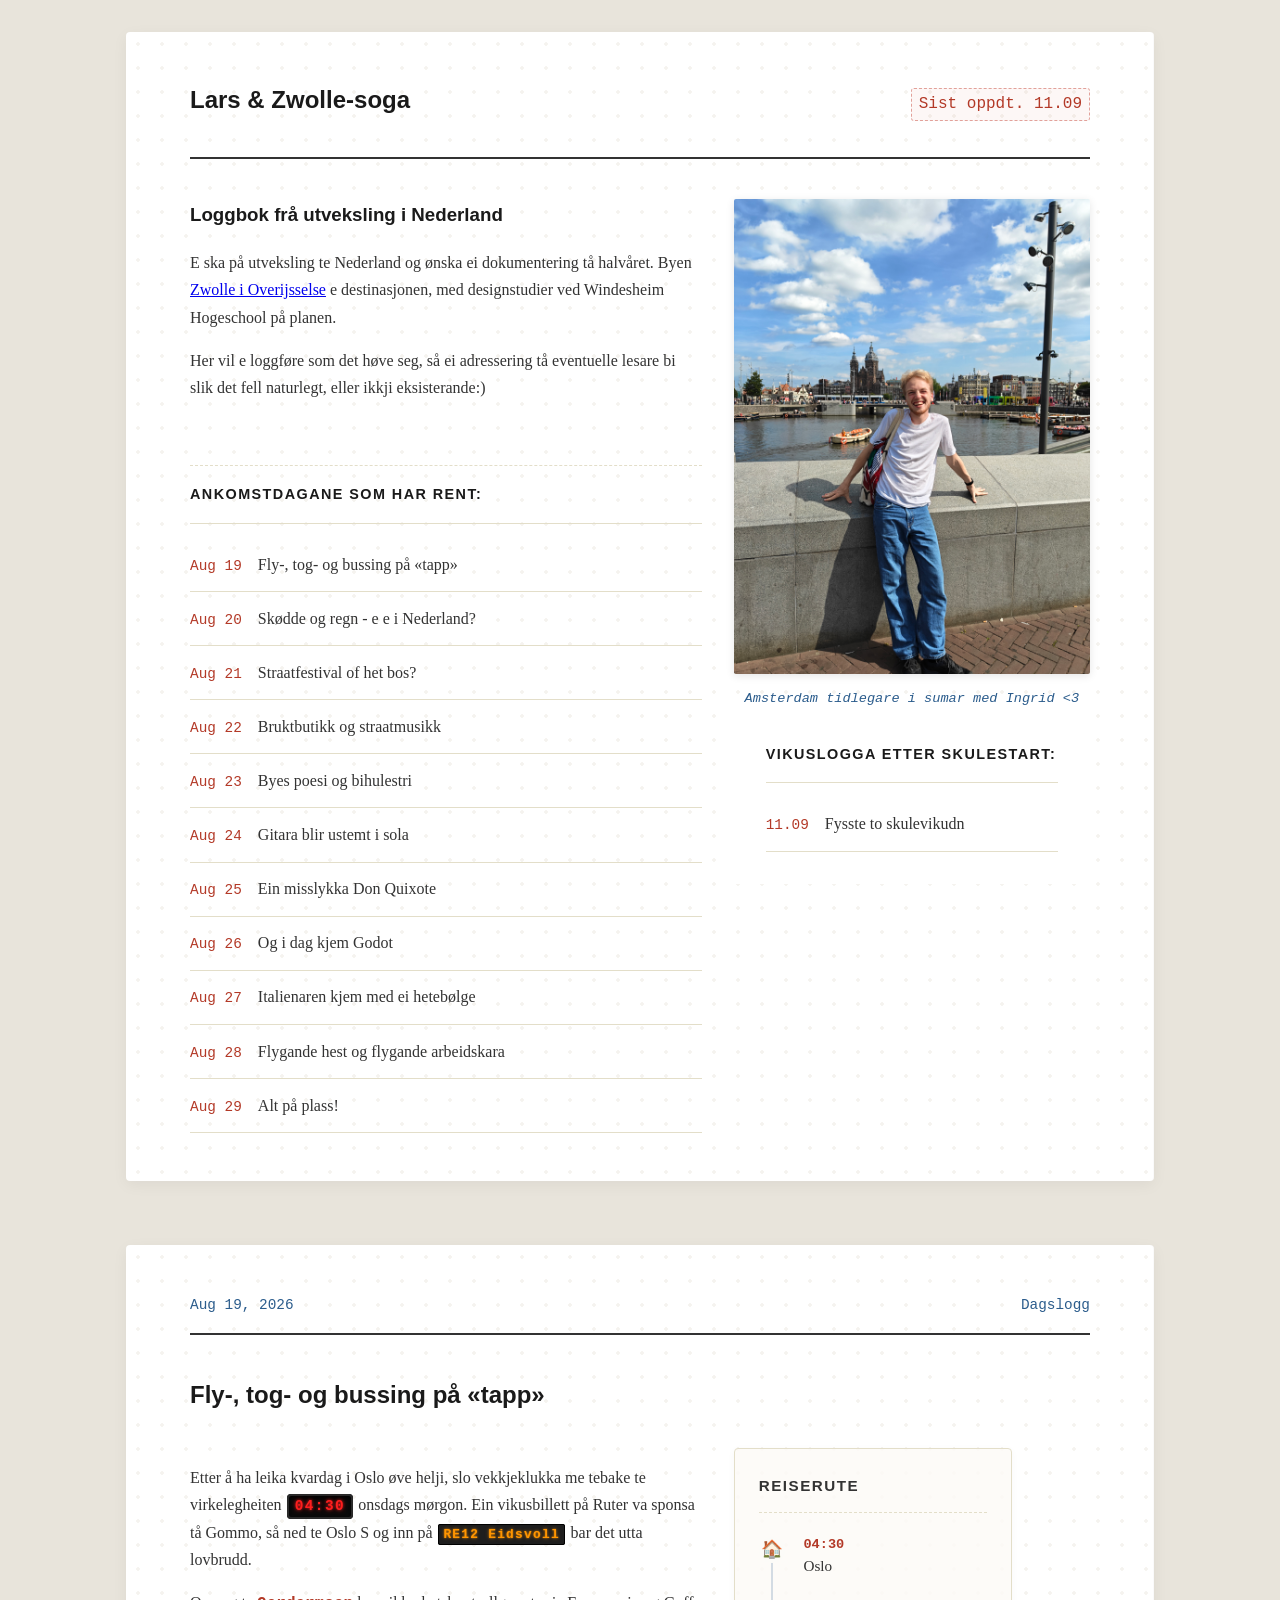
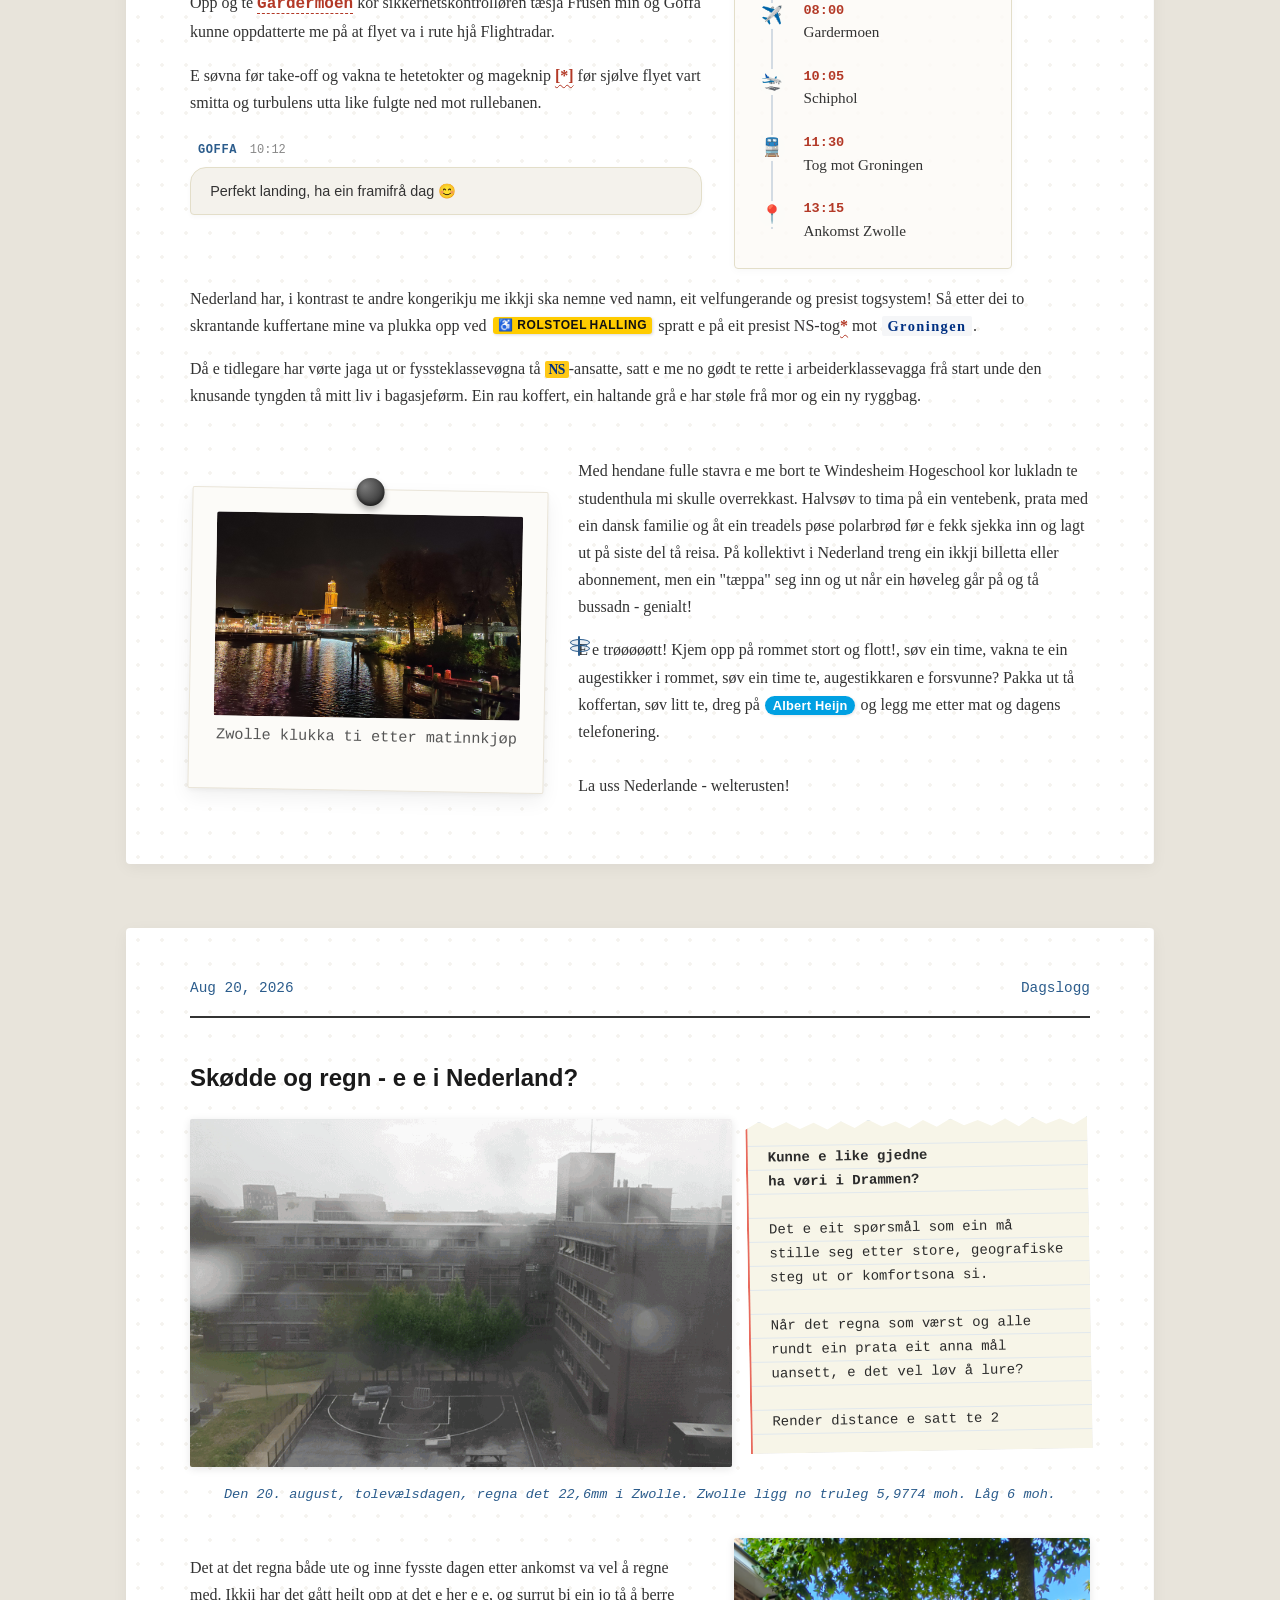
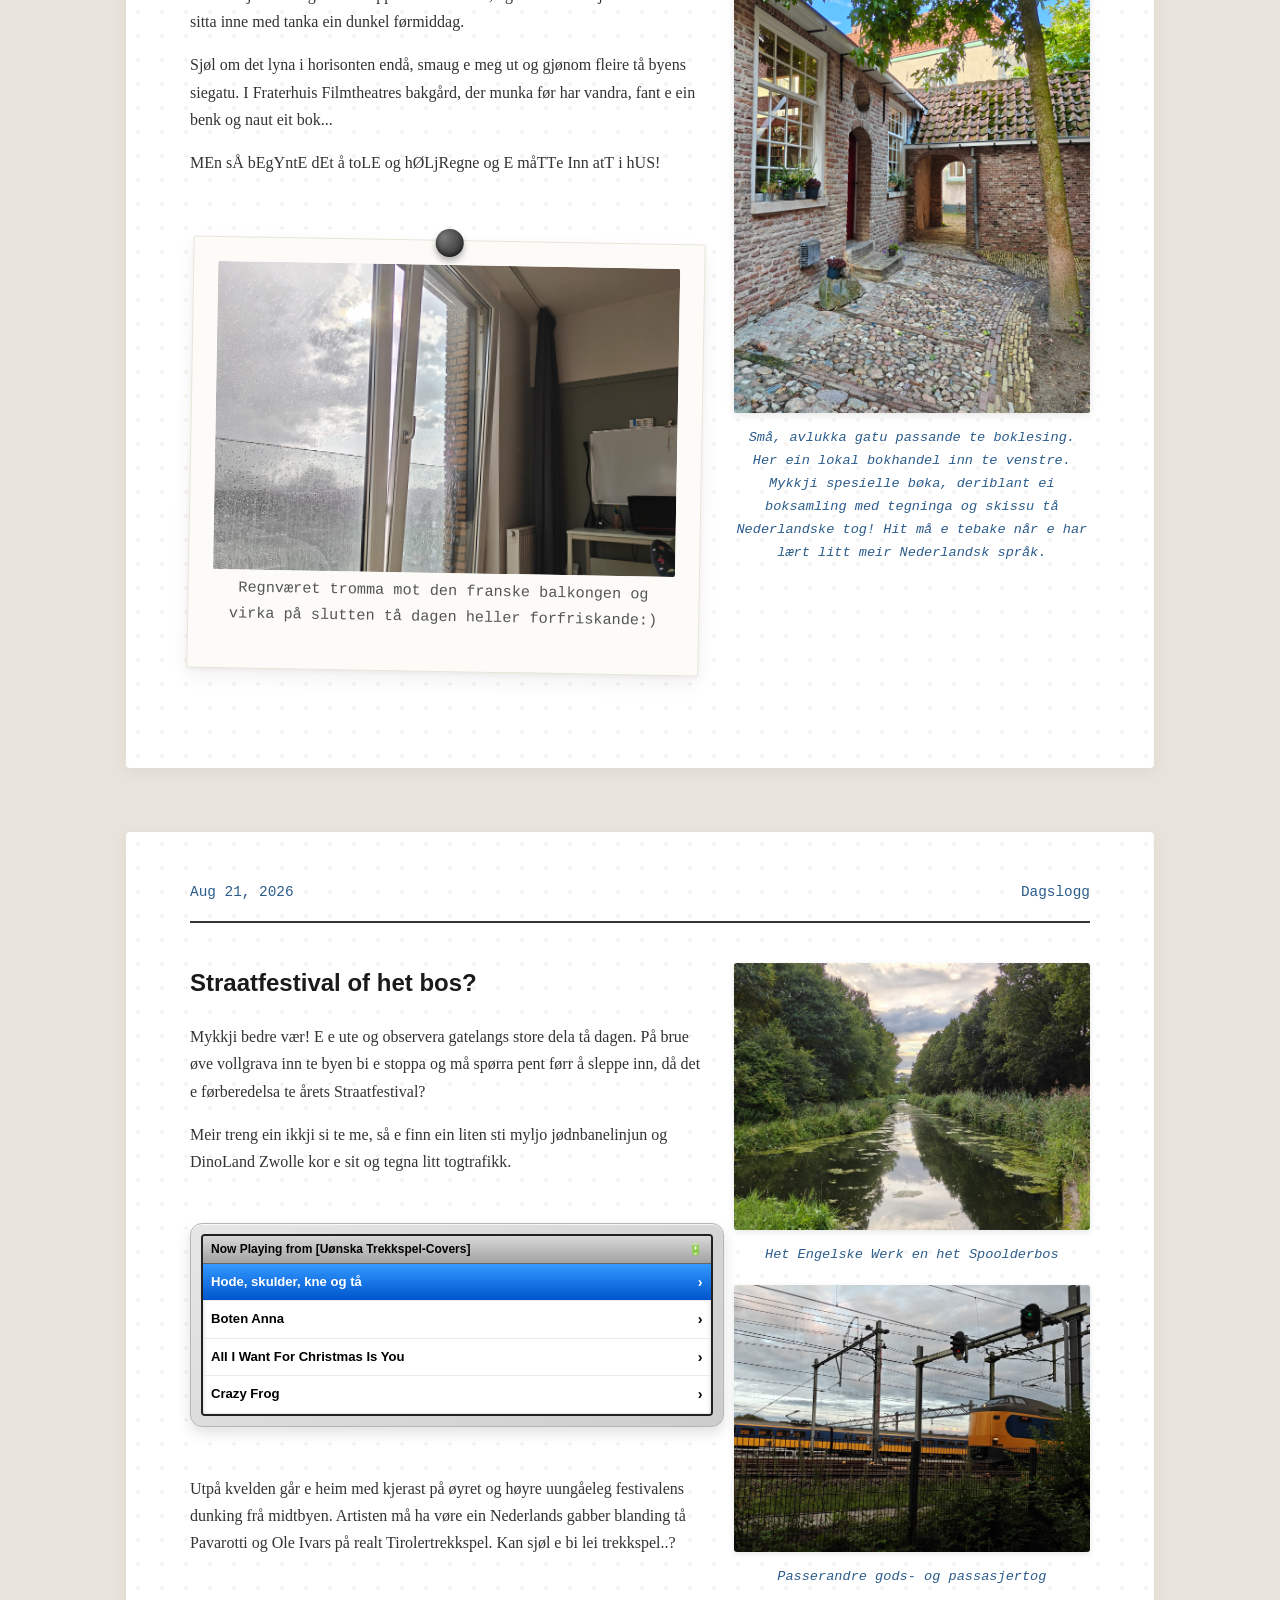
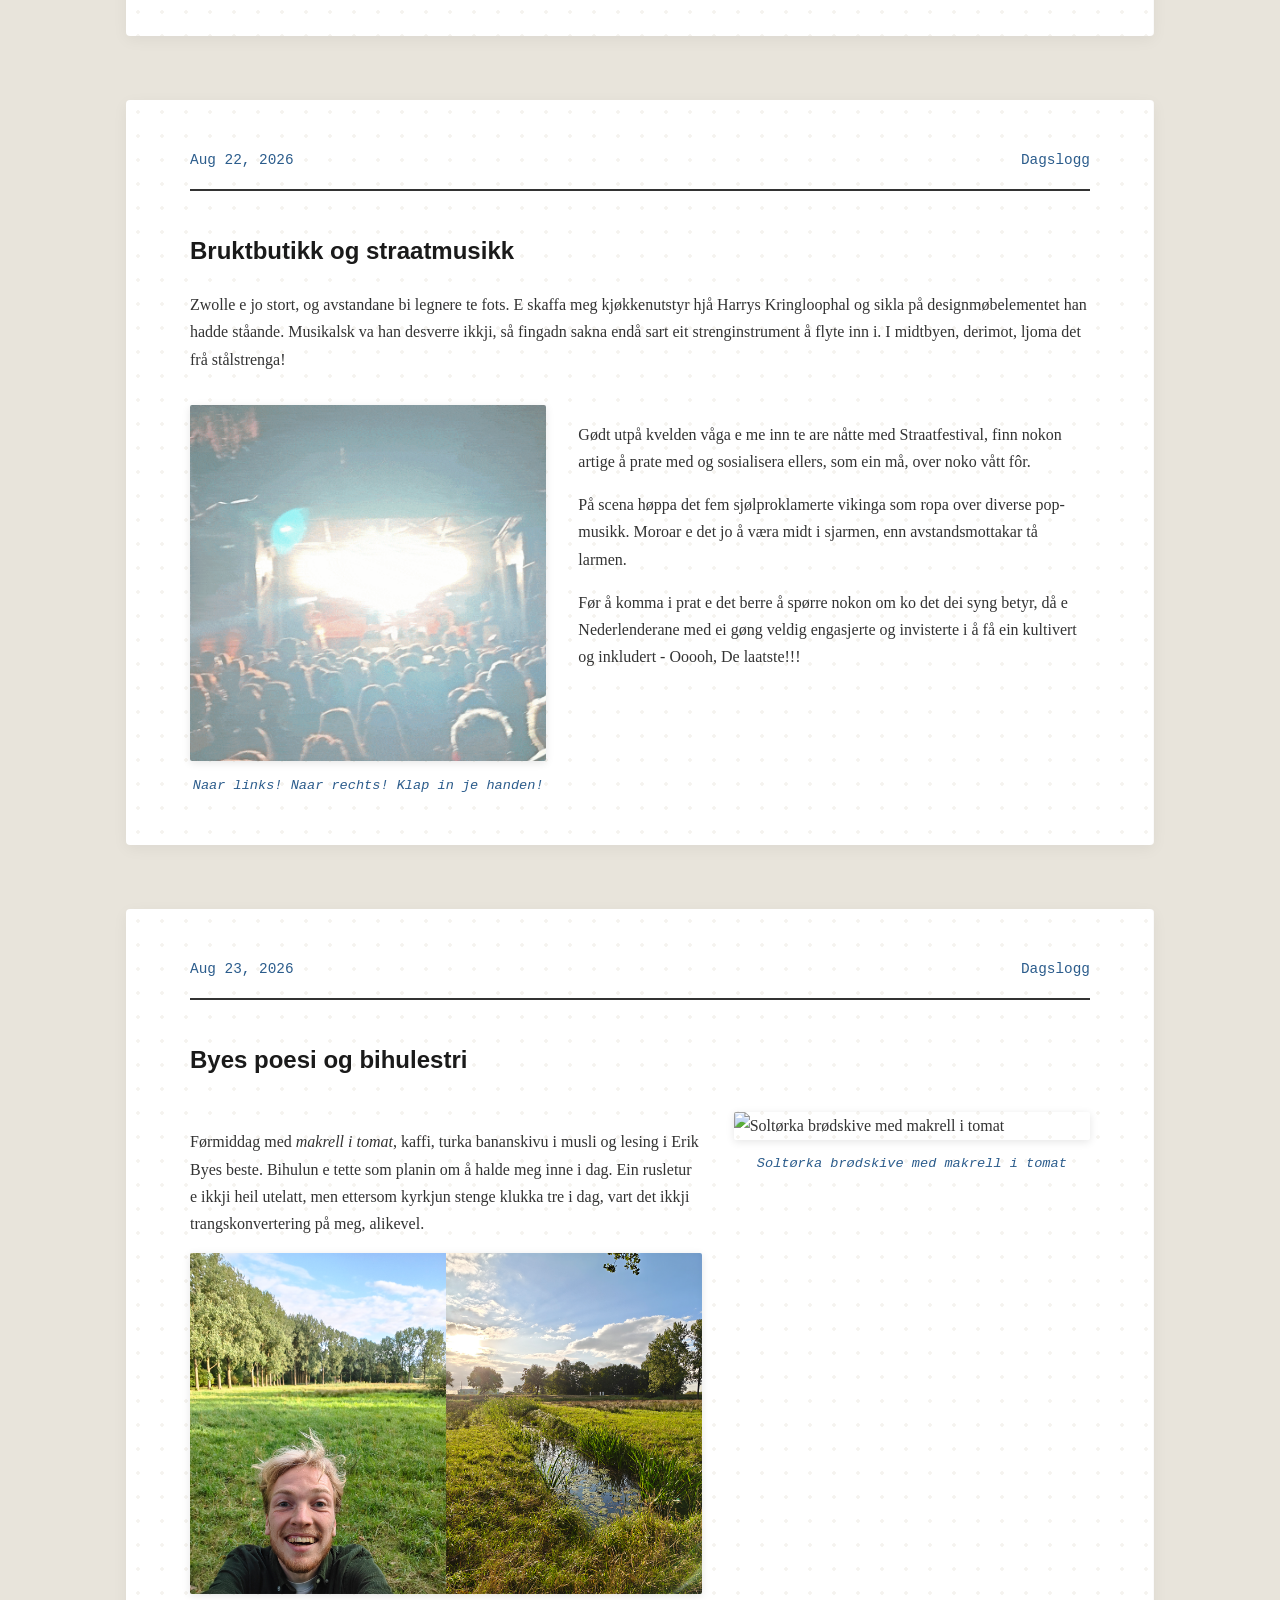
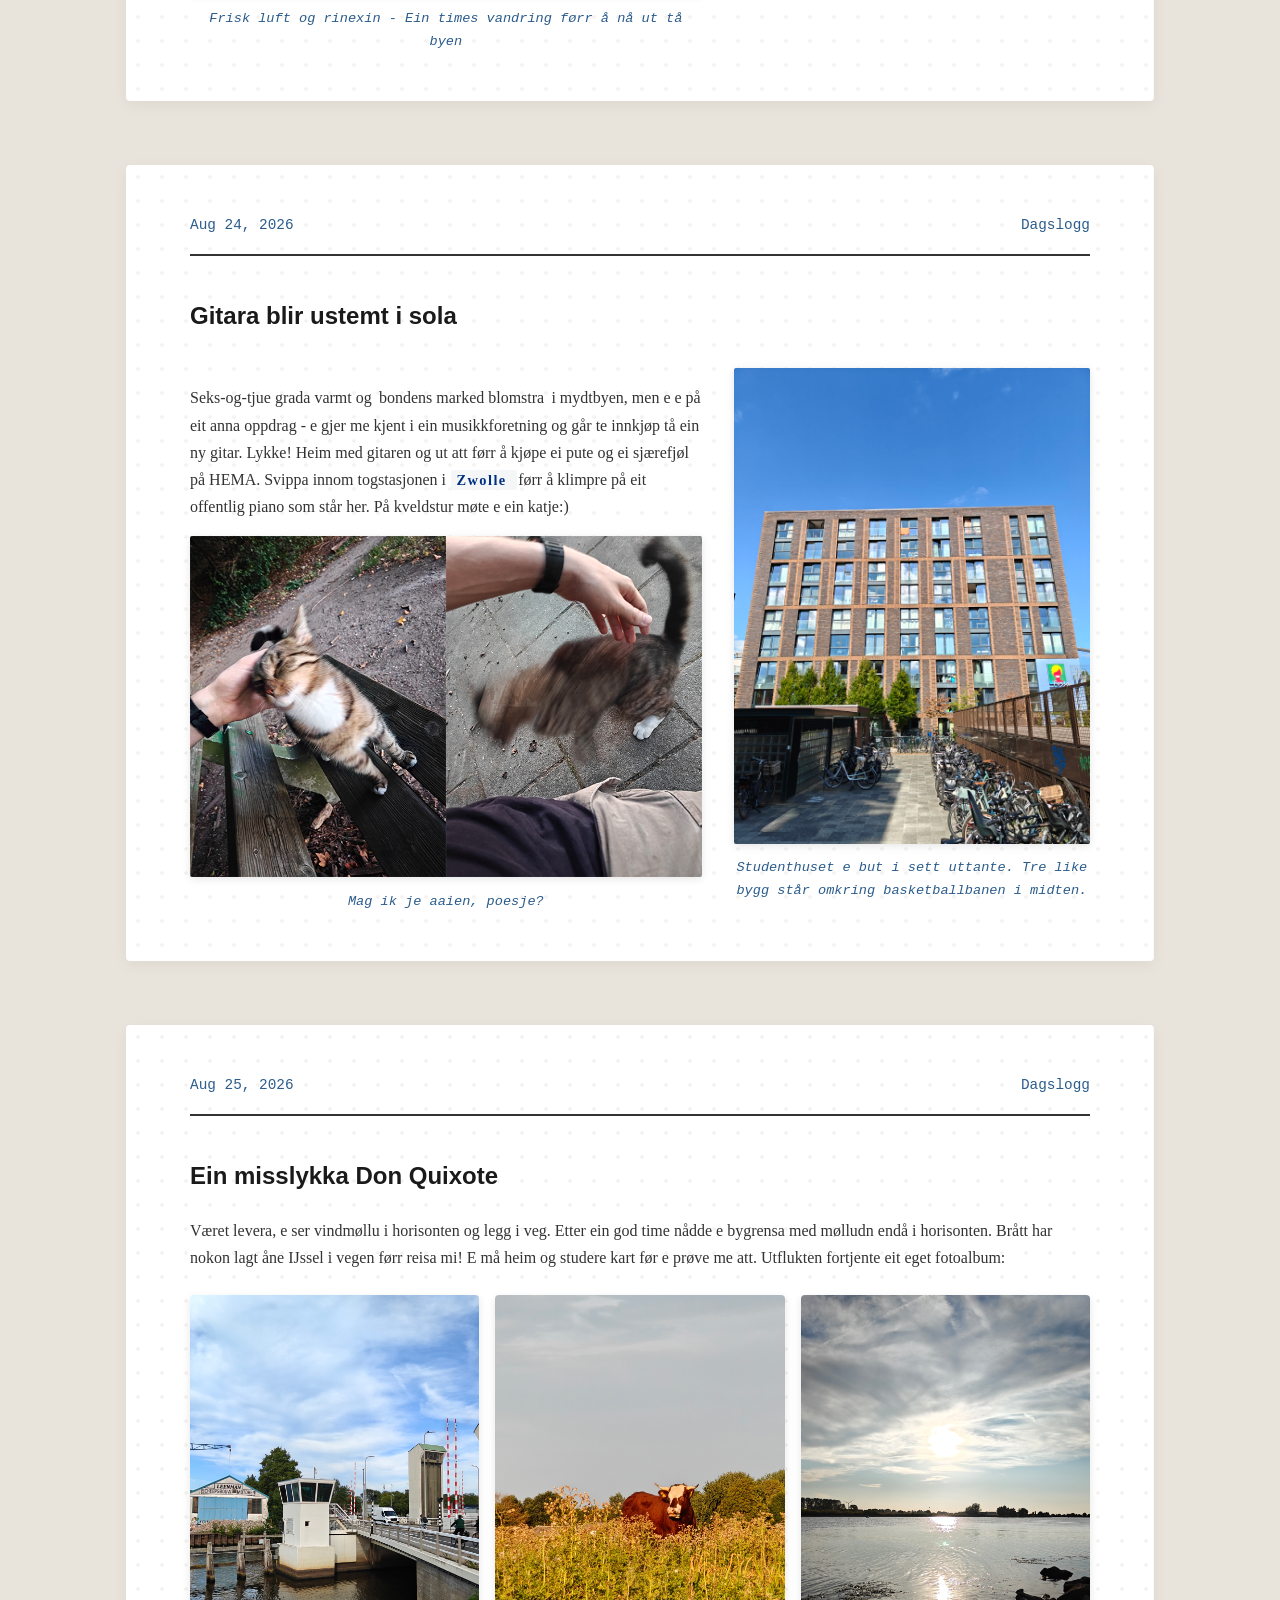
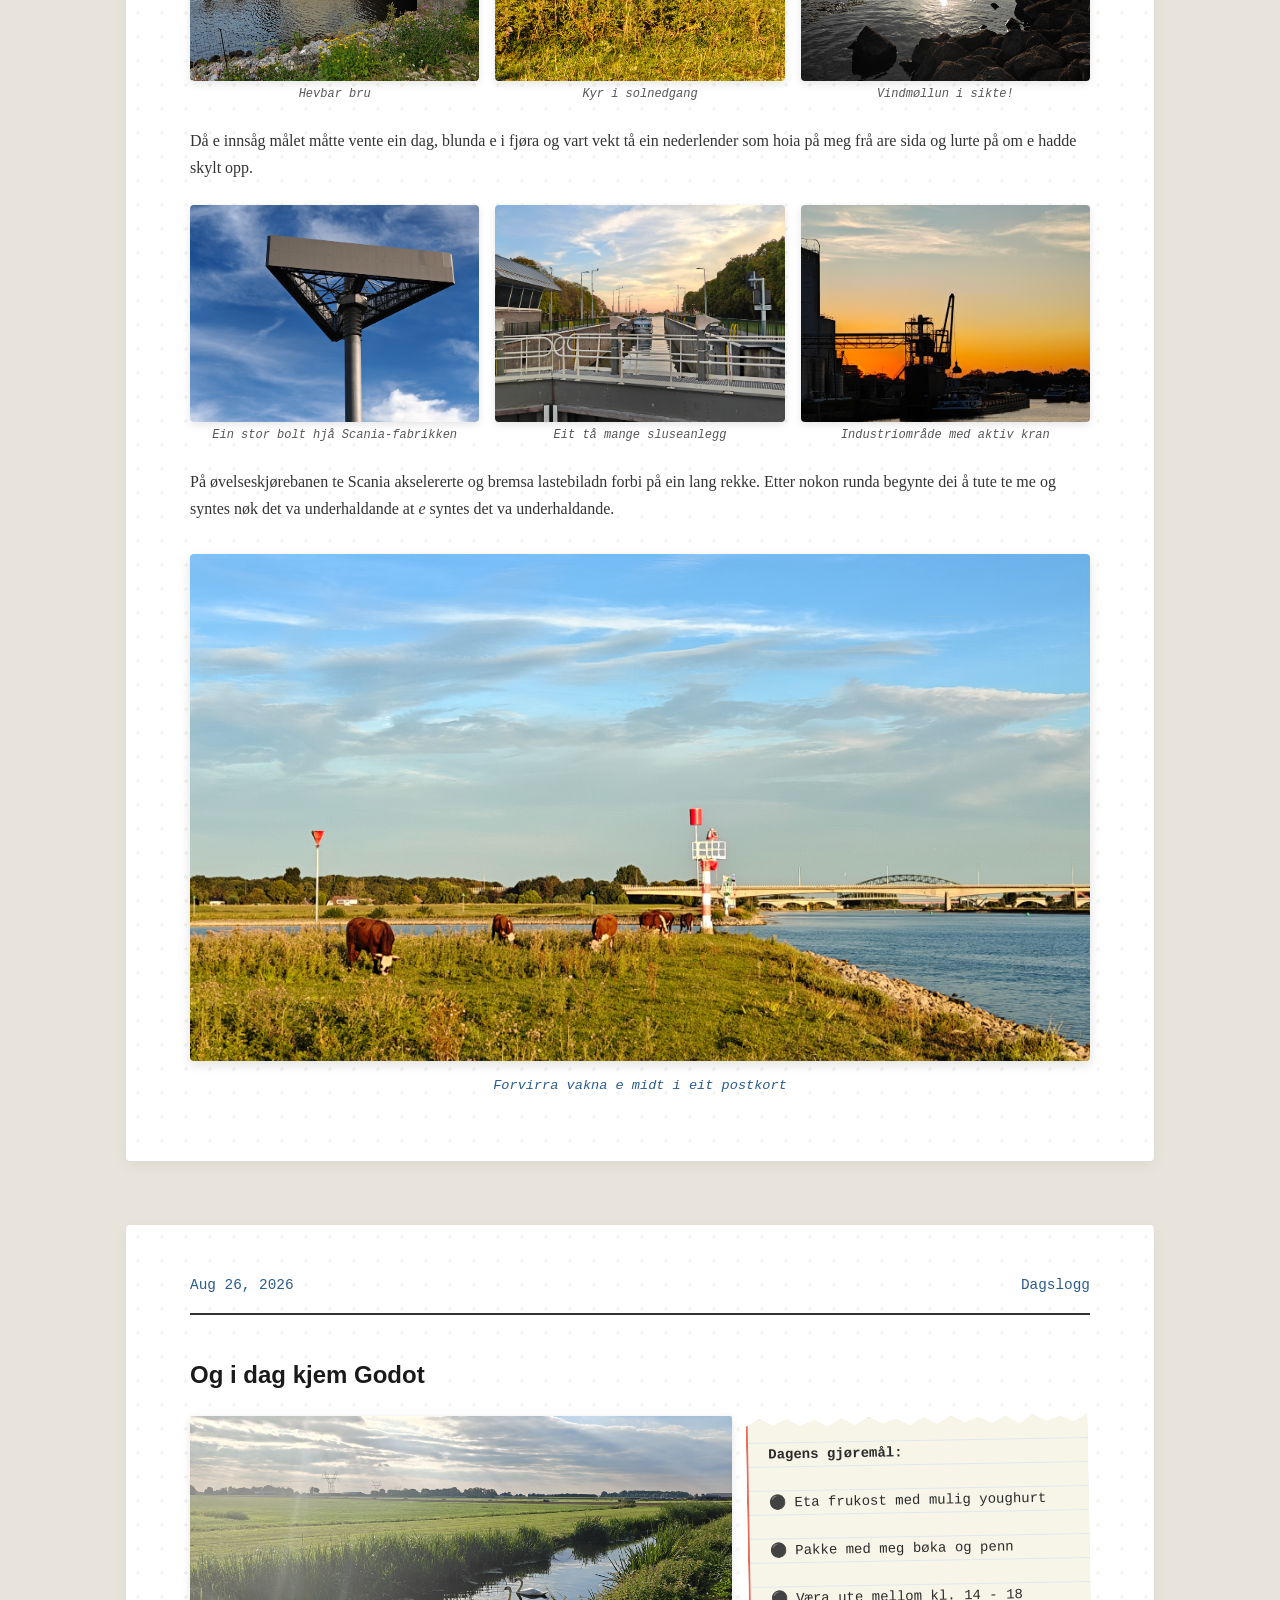
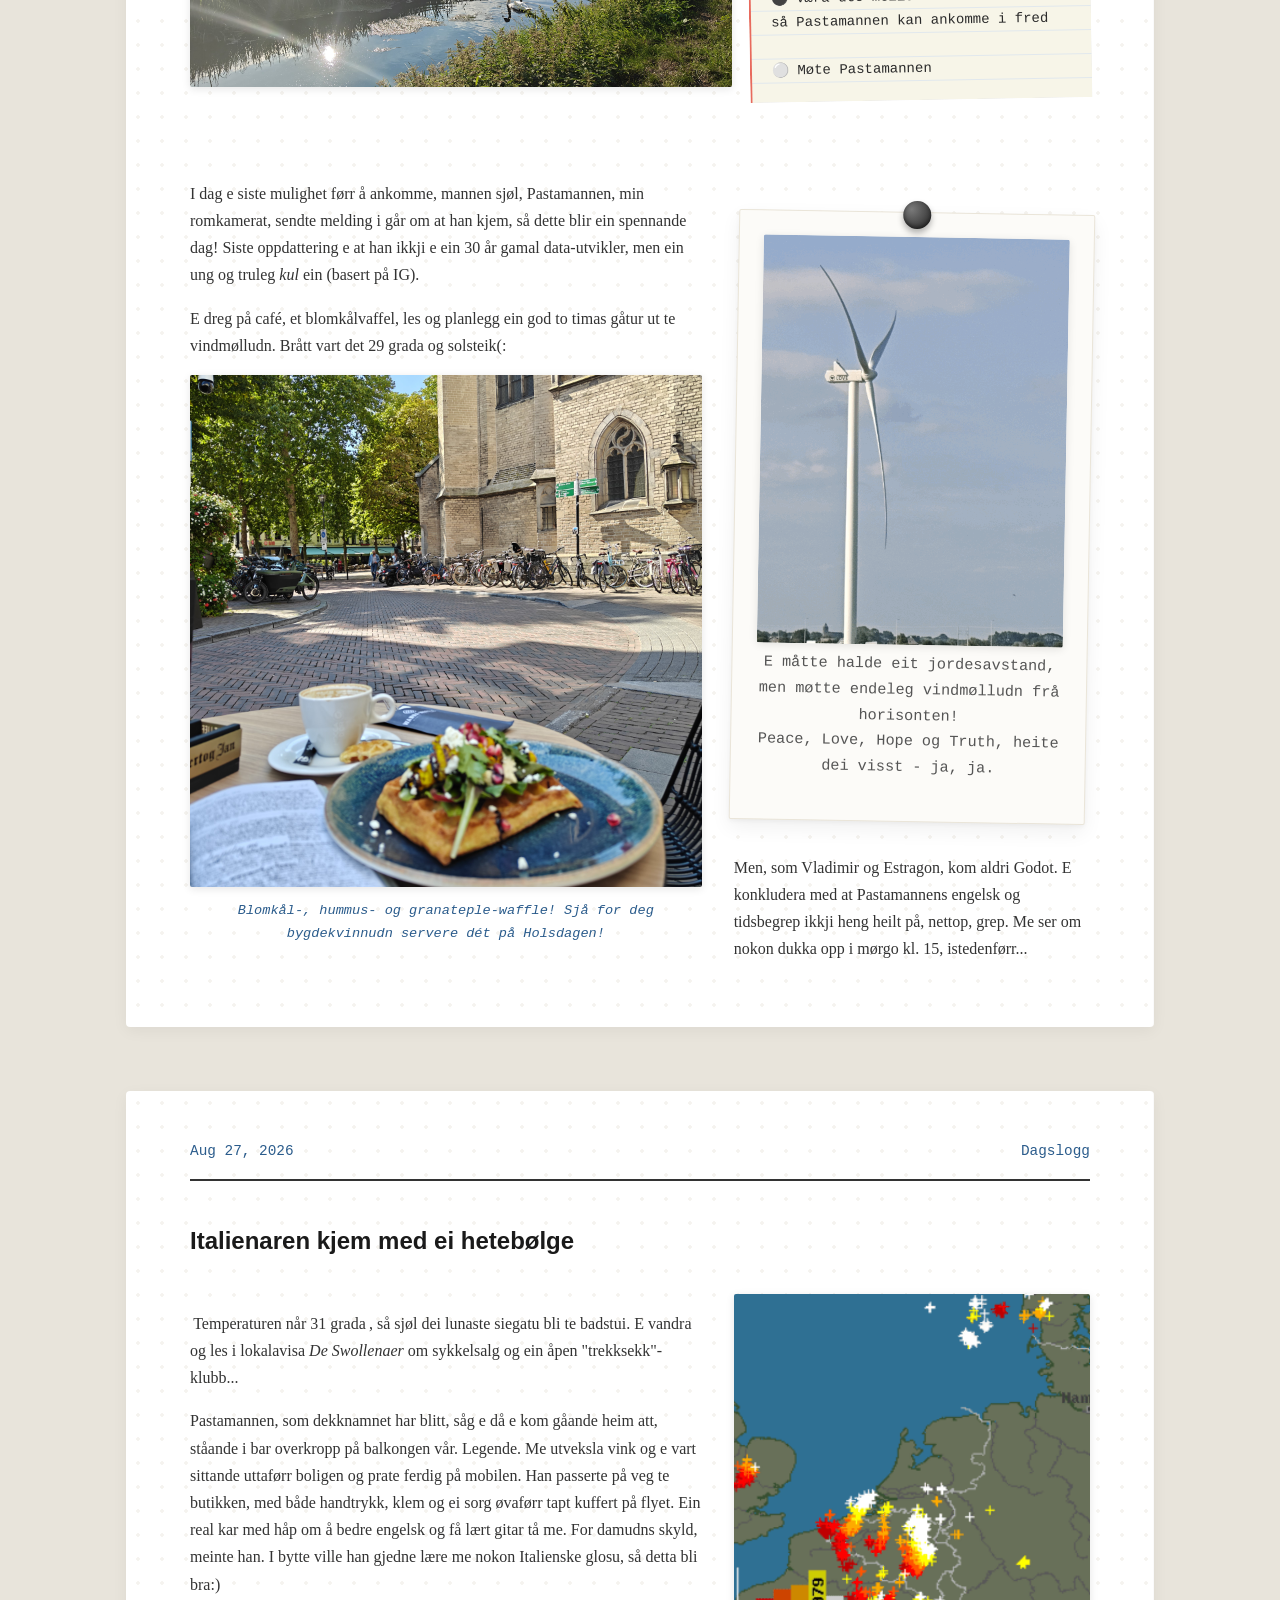
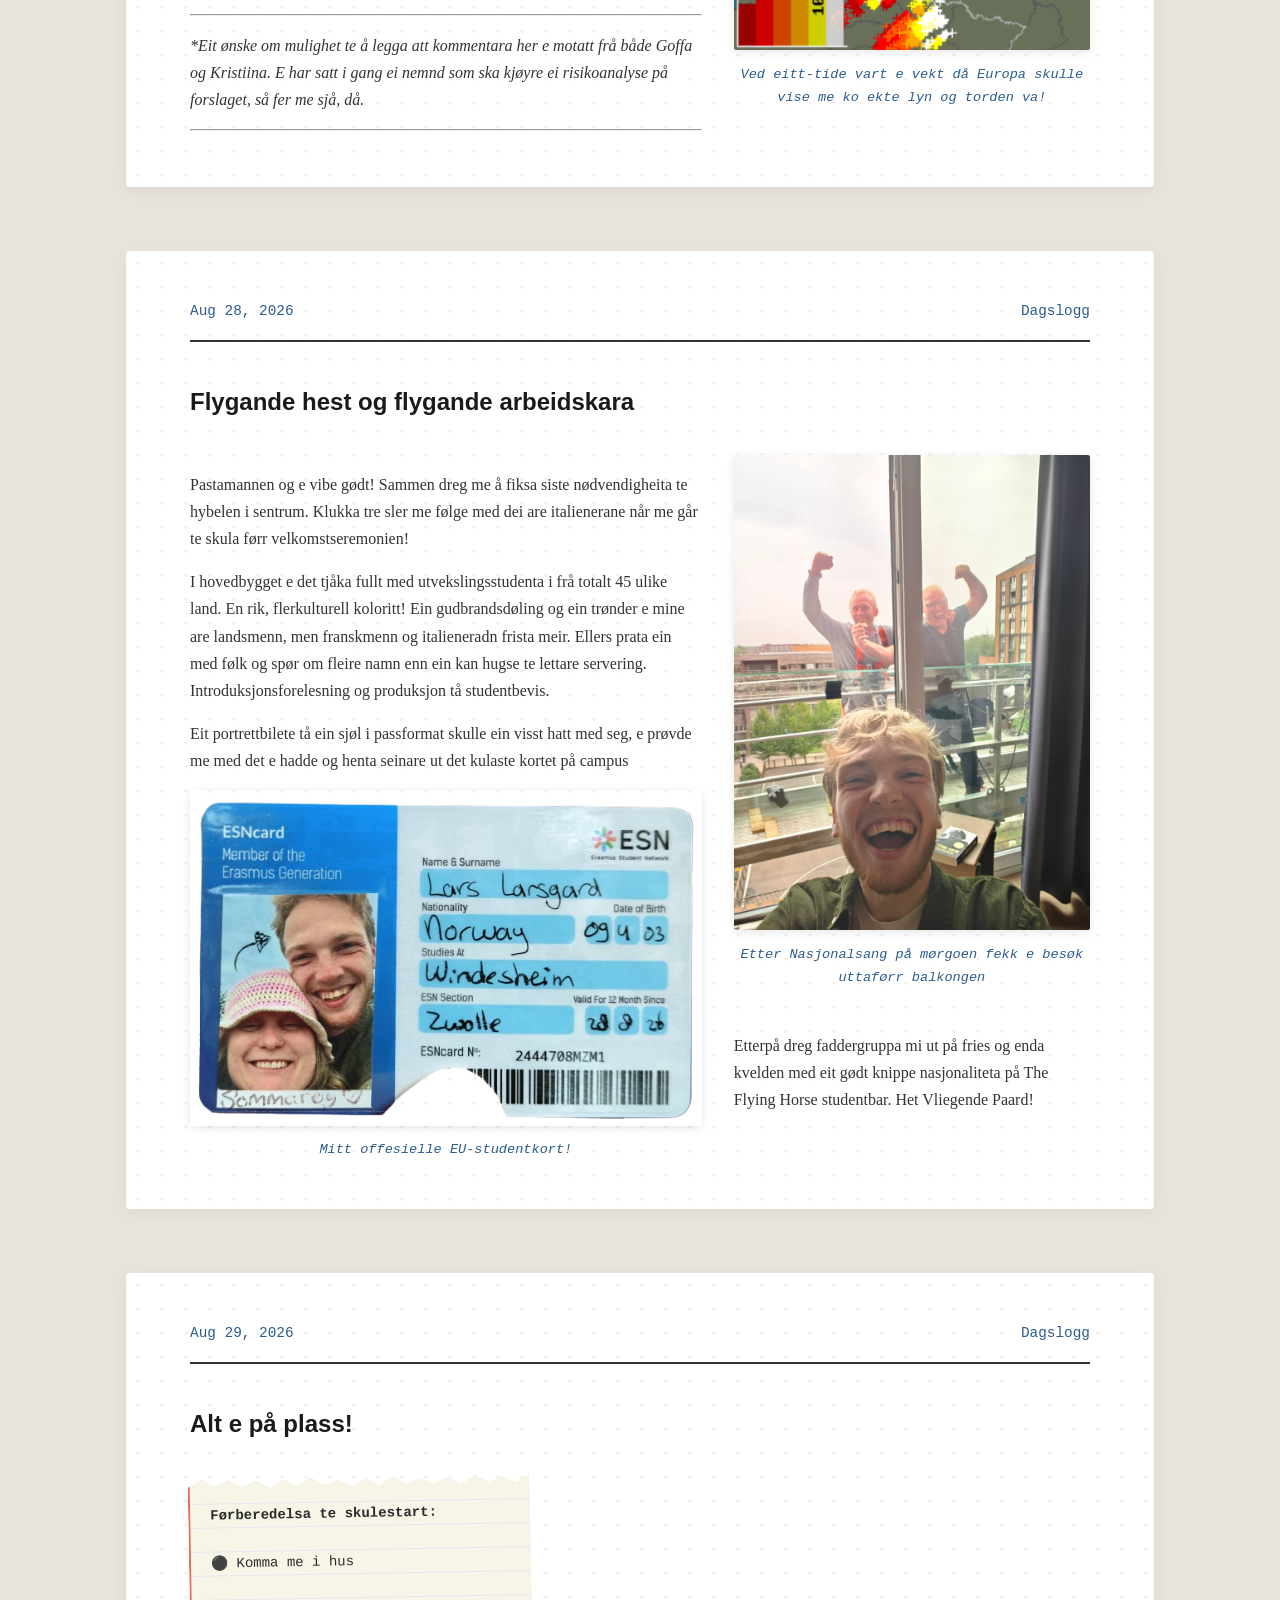
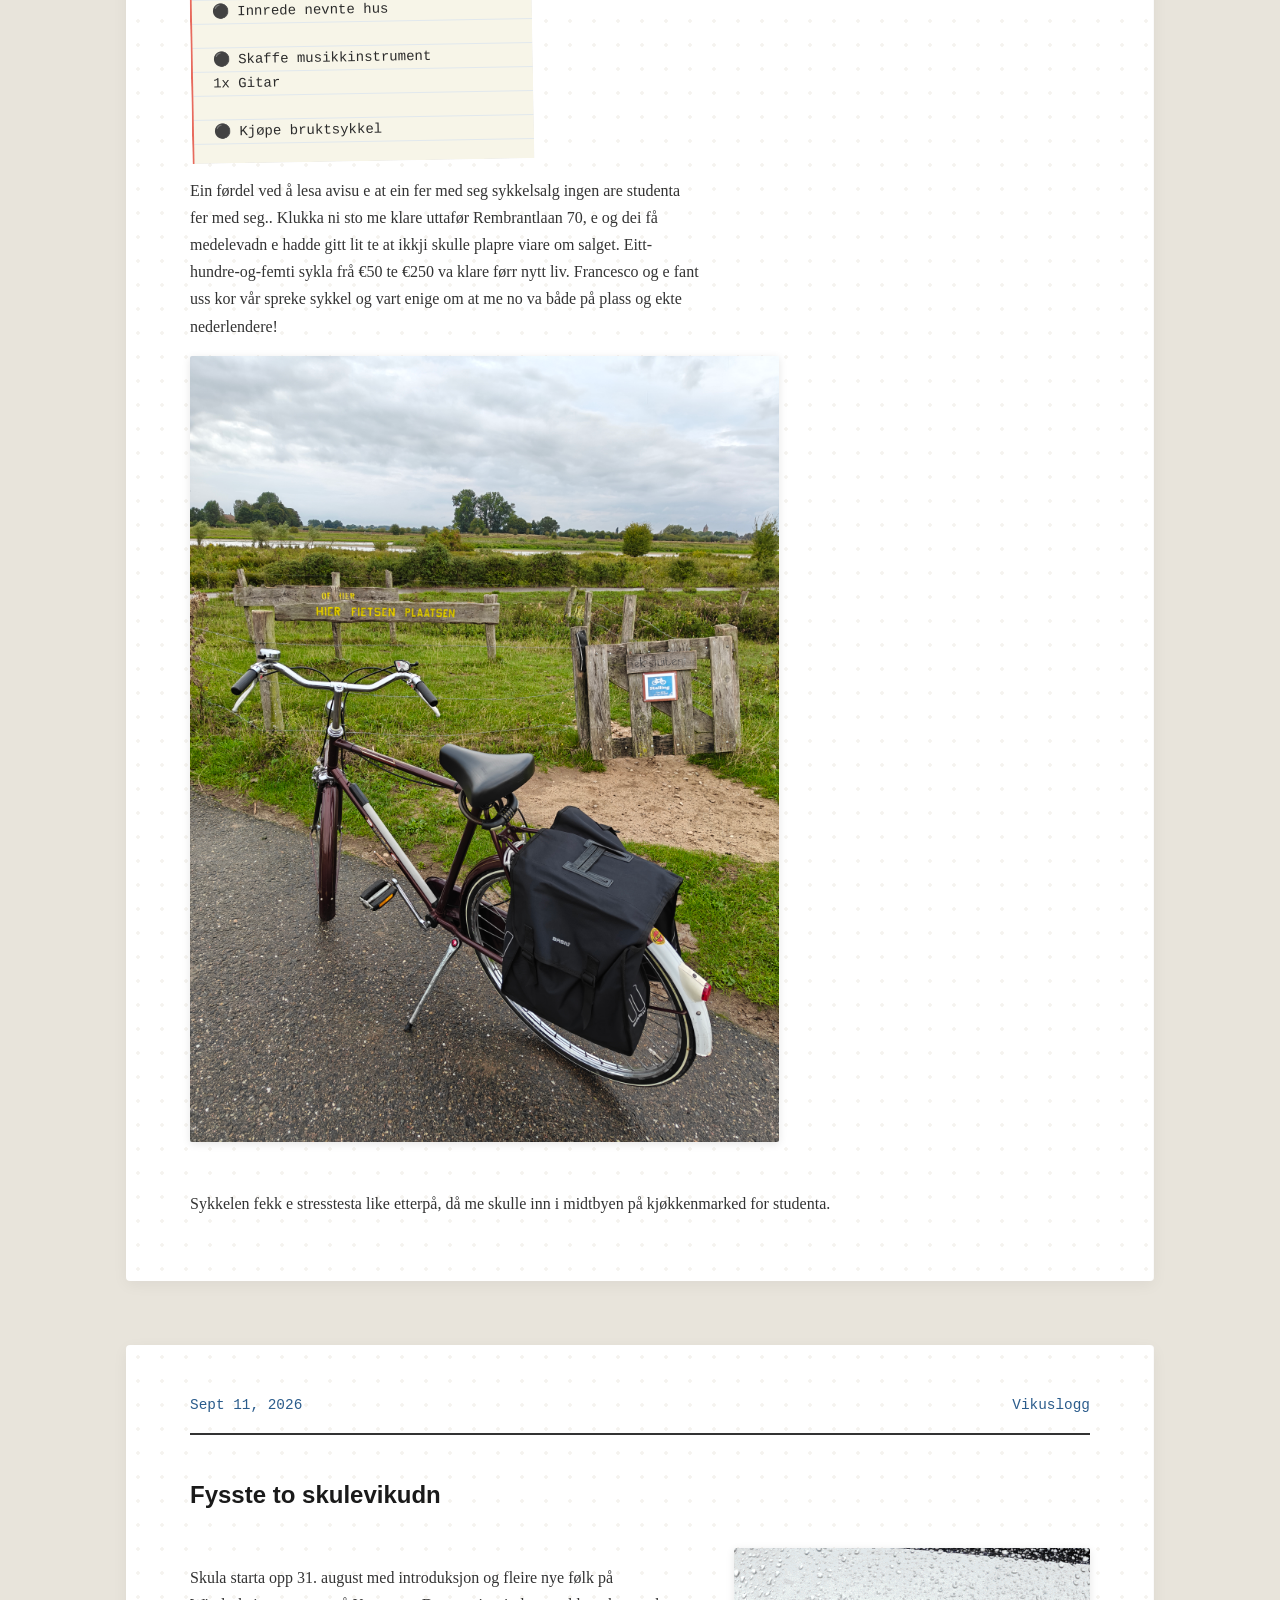
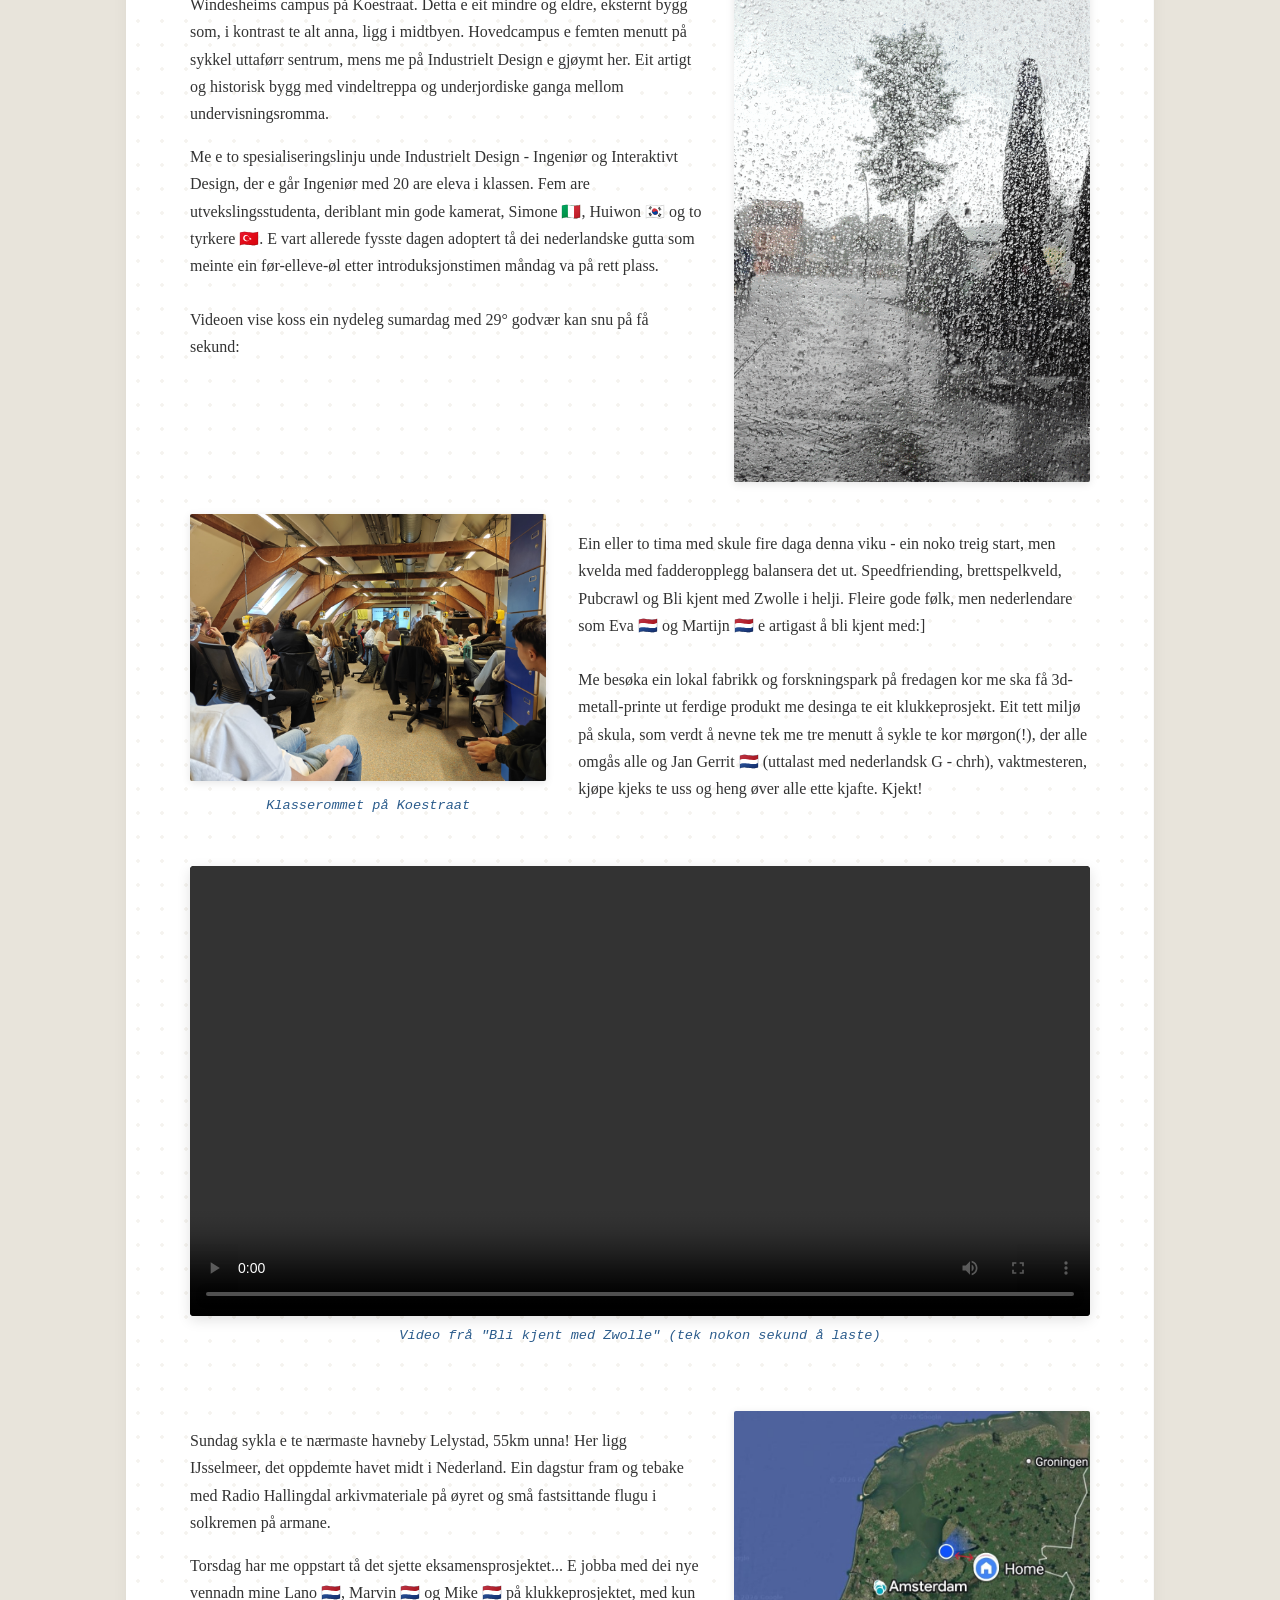
==== index.html @ eef9b972 "Update date format in index.html Removed the time from the date string." ====
<!DOCTYPE html>
<html lang="en">
<head>
    <meta charset="utf-8">
    <meta name="viewport" content="width=device-width, initial-scale=1.0">
    <title>Zwolle-soga</title>
    <link rel="stylesheet" href="css/style.css">
	<link rel="preconnect" href="https://fonts.googleapis.com">
	<link rel="preconnect" href="https://fonts.gstatic.com" crossorigin>
	<link href="https://fonts.googleapis.com/css2?family=Noto+Color+Emoji&display=swap" rel="stylesheet">
	<style>
  .emoji {
    font-family: 'Noto Color Emoji', sans-serif;
  }
</style>
</head>
<body>

				<!---------- Introduksjon 0 ---------->
				
    <article class="post-box notebook-spread" id="none">
        <header class="journal-header">
            <h1>Lars & Zwolle-soga</h1>
            <time datetime="2026-09-11T20:00" class="date updated-bob">Sist oppdt. 11.09</time>
        </header>
        
        <section class="content-grid">
            <!-- RAD 1, LEFT: Tekst tek 7 kolonner -->
            <div class="text-block">
			<h3>Loggbok frå utveksling i Nederland</h3>
                <p>E ska på utveksling te Nederland og ønska ei dokumentering tå halvåret. Byen <a href="https://maps.app.goo.gl/RAxzL4VcYNFDrqJz8" target="_blank" rel="noopener noreferrer">Zwolle i Overijsselse</a> e destinasjonen, med designstudier ved Windesheim Hogeschool på planen.</p>
                <p>Her vil e loggføre som det høve seg, så ei adressering tå eventuelle lesare bi slik det fell naturlegt, eller ikkji eksisterande:)</p>
            </div>
            
            <!-- RAD 1 & 2, RIGHT: Bilde på 5 kolonner OG 2 rader for tekst og nav -->
            <figure class="media-block tall-media">
                <img src="assets/images/profil.jpg" alt="Meg i Amsterdam tidlegare i summar. Bilete tatt tå Ingrid &lt;3">
                <figcaption class="caption">Amsterdam tidlegare i sumar med Ingrid &lt;3</figcaption>
				<nav class="archive-nav weekly-nav" aria-label="Ukeoppdateringer">
            <h3>Vikuslogga etter skulestart:</h3>
            <ul>
                <li><time datetime="2026-09-11" class="date">11.09</time> <a href="#veke1">Fysste to skulevikudn</a></li>
            </ul>
        </nav>
            </figure>
			

            <!-- RAD 2, LEFT: Nav på 7 kolonner, under teksten -->
            <nav class="archive-nav inline-nav" aria-label="Index of Entries">
                <h3>Ankomstdagane som har rent:</h3>
                <ul>
                    <li><time datetime="2026-08-19" class="date">Aug 19</time> <a href="#dag1">Fly-, tog- og bussing på «tapp»</a></li>
                    <li><time datetime="2026-08-20" class="date">Aug 20</time> <a href="#dag2">Skødde og regn - e e i Nederland?</a></li>
                    <li><time datetime="2026-08-21" class="date">Aug 21</time> <a href="#dag3">Straatfestival of het bos?</a></li>
                    <li><time datetime="2026-08-22" class="date">Aug 22</time> <a href="#dag4">Bruktbutikk og straatmusikk</a></li>
                    <li><time datetime="2026-08-23" class="date">Aug 23</time> <a href="#dag5">Byes poesi og bihulestri</a></li>
                    <li><time datetime="2026-08-24" class="date">Aug 24</time> <a href="#dag6">Gitara blir ustemt i sola</a></li>
                    <li><time datetime="2026-08-25" class="date">Aug 25</time> <a href="#dag7">Ein misslykka Don Quixote</a></li>
					<li><time datetime="2026-08-26" class="date">Aug 26</time> <a href="#dag8">Og i dag kjem Godot</a></li>
					<li><time datetime="2026-08-27" class="date">Aug 27</time> <a href="#dag9">Italienaren kjem med ei hetebølge</a></li>
					<li><time datetime="2026-08-28" class="date">Aug 28</time> <a href="#dag10">Flygande hest og flygande arbeidskara</a></li>
					<li><time datetime="2026-08-29" class="date">Aug 29</time> <a href="#dag11">Alt på plass!</a></li>
                </ul>
            </nav>
            
        </section>
    </article>
  
				<!---------- Dag 1 ---------->

    <article class="post-box journal-post" id="dag1">
        <header class="post-meta">
            <time datetime="2026-08-19" class="post-date">Aug 19, 2026</time>
            <span class="post-tag">Dagslogg</span>
        </header>

        <h2>Fly-, tog- og bussing på «tapp»</h2>

        <div class="post-grid">
            <div class="post-text">
                <p>Etter å ha leika kvardag i Oslo øve helji, slo vekkjeklukka me tebake te virkelegheiten <span class="digital-clock">04:30</span> onsdags mørgon. Ein vikusbillett på Ruter va sponsa tå Gommo, så ned te Oslo S og inn på <span class="train-display">RE12 Eidsvoll</span> bar det utta lovbrudd.</p>
                <p>Opp og te <span class="word-cycle" aria-label="Modergarden, Gardermoen, Endre Garmo, Er Mona Gerd?"></span> kor sikkerhetskontrolløren tæsja Frusen min og Goffa kunne oppdatterte me på at flyet va i rute hjå Flightradar.</p>
                <p>E søvna før take-off og vakna te hetetokter og mageknip 
                    <button class="margin-trigger" aria-label="Reference Note">[*]
                        <span class="margin-popup">Skulda ligg mellom heimelaga Shepherdspai med kylling og store mengda med smågødt.</span>
                    </button> 
                før sjølve flyet vart smitta og turbulens utta like fulgte ned mot rullebanen.</p>
				
				<!-- SMS WIDGET: SMS frå Goffa -->
            <aside class="sms-widget">
                <div class="sms-header">
                    <span class="sms-sender">Goffa</span>
                    <span class="sms-time">10:12</span>
                </div>
                <div class="sms-bubble">
                    <p>Perfekt landing, ha ein framifrå dag 😊</p>
                </div>
            </aside>
            </div>
			

<!-- TIMELINE WIDGET: Reiserute -->
            <aside class="timeline-widget">
                <h4>Reiserute</h4>
                <ul class="itinerary-timeline">
                    <li>
                        <span class="icon">🏠</span>
                        <div class="timeline-content">
                            <span class="time">04:30</span>
                            <span class="location">Oslo</span>
                        </div>
                    </li>
                    <li>
                        <span class="icon">✈️</span>
                        <div class="timeline-content">
                            <span class="time">08:00</span>
                            <span class="location">Gardermoen</span>
                        </div>
                    </li>
                    <li>
                        <span class="icon">🛬</span>
                        <div class="timeline-content">
                            <span class="time">10:05</span>
                            <span class="location">Schiphol</span>
                        </div>
                    </li>
                    <li>
                        <span class="icon">🚆</span>
                        <div class="timeline-content">
                            <span class="time">11:30</span>
                            <span class="location">Tog mot Groningen</span>
                        </div>
                    </li>
                    <li>
                        <span class="icon">📍</span>
                        <div class="timeline-content">
                            <span class="time">13:15</span>
                            <span class="location">Ankomst Zwolle</span>
                        </div>
                    </li>
                </ul>
            </aside>
		</div>
		<div>
			<p>Nederland har, i kontrast te andre kongerikju me ikkji ska nemne ved namn, eit velfungerande og presist togsystem! Så etter dei to skrantande kuffertane mine va plukka opp ved <span class="airport-sign">♿ Rolstoel  halling</span> spratt e på eit presist NS-tog<button class="margin-trigger" aria-label="Reference Note">*
    <span class="margin-popup">Nederlandse Spoorwegen, heldigvis.</span>
</button> mot <span class="dutch-train-display"> Groningen</span>.</p>
			<p>Då e tidlegare har vørte jaga ut or fyssteklassevøgna tå <span class="ns-logo-badge">NS</span>-ansatte, satt e me no gødt te rette i arbeiderklassevagga frå start unde den knusande tyngden tå mitt liv i bagasjeførm. Ein rau koffert, ein haltande grå e har støle frå mor og ein ny ryggbag.</p>
<!-- Wrapper that activates our 12-column layout -->
<div class="content-grid">
    
    <!-- LEFT SIDE: Image is placed first in the code, taking up 5 columns -->
    <figure class="media-block">
        <!-- END OF DAY POSTCARD WIDGET -->
            <figure class="postcard-widget">
                <!-- The Magnet -->
                <div class="magnet"></div>
                
                <!-- The Photo -->
                <img src="./assets/images/zwolle-night.jpg" class="postcard-photo" alt="Zwolle om nåtte">
                
                <!-- The Text -->
                <figcaption class="postcard-caption">
                    <h4 class="postcard-title"></h4>
                    <p class="postcard-desc">Zwolle klukka ti etter matinnkjøp</p>
                </figcaption>
            </figure>
    </figure>

    <!-- RIGHT SIDE: Text is placed second, taking up the remaining 7 columns -->
    <div class="text-block">
        <p>Med hendane fulle stavra e me bort te Windesheim Hogeschool kor lukladn te studenthula mi skulle overrekkast. Halvsøv to tima på ein ventebenk, prata med ein dansk familie og åt ein treadels pøse polarbrød før e fekk sjekka inn og lagt ut på siste del tå reisa. På kollektivt i Nederland treng ein ikkji billetta eller abonnement, men ein "tæppa" seg inn og ut når ein høveleg går på og tå bussadn - genialt!</p>
	<!-- Dragonfly -->
	<div class="text-block dragonfly-box">
    <div class="dragonfly"></div>
	<p>E e <span class="sleepy-text">trøøøøøtt</span>! Kjem opp på rommet stort og flott!, <span class="sleepy-text">søv ein time</span>, vakna te ein augestikker i rommet, <span class="sleepy-text">søv ein time te</span>, augestikkaren e forsvunne? Pakka ut tå koffertan, <span class="sleepy-text">søv litt te</span>, dreg på <span class="ah-sign">Albert Heijn</span> og legg me etter mat og dagens telefonering. <br><br>La uss Nederlande - welterusten!</p>
    </div>
	</div>	
	</div>
	</article>
  
				<!---------- Dag 2 ---------->

    <article class="post-box journal-post" id="dag2">
        <header class="post-meta">
            <time datetime="2026-08-20" class="post-date">Aug 20, 2026</time>
            <span class="post-tag">Dagslogg</span>
        </header>

        <h2>Skødde og regn - e e i Nederland?</h2>
		
        
<!-- GIF og bilete -->
        <figure class="media-block media-collage">
            <img src="./assets/gifs/regn01.gif" class="main-gif" alt="Den 20. august regna det 22,6mm i Zwolle under ein lang tolevælsdag">
            <div class="torn-note">
            <p><b>ㅤㅤKunne e like gjedne<br>ㅤㅤㅤㅤㅤㅤha vøri i Drammen?</b><br><br>Det e eit spørsmål som ein må stille seg etter store, geografiske steg ut or komfortsona si.<br><br>Når det regna som værst og alle rundt ein prata eit anna mål uansett, e det vel løv å lure?<br><br>Render distance e satt te 2</p>
            </div>
            <figcaption class="caption">Den 20. august, tolevælsdagen, regna det 22,6mm i Zwolle. Zwolle ligg no truleg 5,9774 moh. Låg 6 moh.</figcaption>
        </figure>
		
		<div class="content-grid">
		    <div class="text-block">
                <p>Det at det regna både ute og inne fysste dagen etter ankomst va vel å regne med. Ikkji har det gått heilt opp at det e her e e, og surrut bi ein jo tå å berre sitta inne med tanka ein dunkel førmiddag.</p>
                <p>Sjøl om det lyna i horisonten endå, smaug e meg ut og gjønom fleire tå byens siegatu. I Fraterhuis Filmtheatres bakgård, der munka før har vandra, fant e ein benk og naut eit bok...</p>
				<p class="wiggle-text">
    <span>M</span><span>E</span><span>n</span> 
    <span>s</span><span>Å</span> 
    <span>b</span><span>E</span><span>g</span><span>Y</span><span>n</span><span>t</span><span>E</span> 
    <span>d</span><span>E</span><span>t</span> 
    <span>å</span> 
    <span>t</span><span>o</span><span>L</span><span>E</span> 
    <span>o</span><span>g</span> 
    <span>h</span><span>Ø</span><span>L</span><span>j</span><span>R</span><span>e</span><span>g</span><span>n</span><span>e</span> 
    <span>o</span><span>g</span> 
    <span>E</span> 
    <span>m</span><span>å</span><span>T</span><span>T</span><span>e</span> 
    <span>I</span><span>n</span><span>n</span> 
    <span>a</span><span>t</span><span>T</span> 
    <span>i</span> 
    <span>h</span><span>U</span><span>S</span><span>!</span>
</p>
				<div>
    <figure class="media-block ">
        <!-- END OF DAY POSTCARD WIDGET -->
            <figure class="postcard-widget">
                <!-- The Magnet -->
                <div class="magnet"></div>
                
                <!-- The Photo -->
                <img src="./assets/images/rain04.jpg" class="postcard-photo" alt="Regnværet tromma mot den franske balkongen">
                
                <!-- The Text -->
                <figcaption class="postcard-caption">
                    <h4 class="postcard-title"></h4>
                    <p class="postcard-desc">Regnværet tromma mot den franske balkongen og virka på slutten tå dagen heller forfriskande:)</p>
                </figcaption>
            </figure>
    </figure>
	</div>
			</div>

            <figure class="media-block tall-media">
                <img src="assets/images/solskinn01.jpg" alt="Små, avlukka gatu passande te boklesing">
                <figcaption class="caption">Små, avlukka gatu passande te boklesing. Her ein lokal bokhandel inn te venstre. Mykkji spesielle bøka, deriblant ei boksamling med tegninga og skissu tå Nederlandske tog! Hit må e tebake når e har lært litt meir Nederlandsk språk.</figcaption>
            </figure>
		</div>
    </article>
  
				<!---------- Dag 3 ---------->

    <article class="post-box journal-post" id="dag3">
        <header class="post-meta">
            <time datetime="2026-08-21" class="post-date">Aug 21, 2026</time>
            <span class="post-tag">Dagslogg</span>
        </header>

    <div class="content-grid post3-grid">
        <!-- LEFT COLUMN (PC Layout Container) -->
        <div class="left-column">
            <!-- 1. Top Text -->
            <div class="text-block text-top">
			<h2>Straatfestival of het bos?</h2>
                <p>Mykkji bedre vær! E e ute og observera gatelangs store dela tå dagen. På brue øve vollgrava inn te byen bi e stoppa og må spørra pent førr å sleppe inn, då det e førberedelsa te årets Straatfestival?</p>
                <p>Meir treng ein ikkji si te me, så e finn ein liten sti myljo jødnbanelinjun og DinoLand Zwolle kor e sit og tegna litt togtrafikk.</p>
            </div>

            <!-- 2. Music Box -->
            <div class="ipod-widget">
                <div class="ipod-screen">
                    <div class="ipod-topbar">
                        <span class="ipod-title">Now Playing from [Uønska Trekkspel-Covers]</span>
                        <span class="ipod-battery">🔋</span>
                    </div>
                    <ul class="ipod-playlist">
                        <li class="active">
                            <span class="song-title">Hode, skulder, kne og tå</span>
                            <span class="arrow">›</span>
                        </li>
                        <li>
                            <span class="song-title">Boten Anna</span>
                            <span class="arrow">›</span>
                        </li>
                        <li>
                            <span class="song-title">All I Want For Christmas Is You</span>
                            <span class="arrow">›</span>
                        </li>
                        <li>
                            <span class="song-title">Crazy Frog</span>
                            <span class="arrow">›</span>
                        </li>
                    </ul>
                </div>
            </div>

            <!-- 3. Bottom Text -->
            <div class="text-block text-bottom">
                <p>Utpå kvelden går e heim med kjerast på øyret og høyre uungåeleg festivalens dunking frå midtbyen. Artisten må ha vøre ein Nederlands gabber blanding tå Pavarotti og Ole Ivars på realt Tirolertrekkspel. Kan sjøl e bi lei trekkspel..?</p>
            </div>
        </div>

        <!-- RIGHT COLUMN (PC Layout Container) -->
        <div class="photo-stack-vertical">
            <figure class="media-block">
                <img src="./assets/images/rute01.jpg" alt="Het Engelske Werk en het Spoolderbos">
                <figcaption class="caption">Het Engelske Werk en het Spoolderbos</figcaption>
            </figure>
            <figure class="media-block">
                <img src="./assets/images/rute02.jpg" alt="Passerandre gods- og passasjertog">
                <figcaption class="caption">Passerandre gods- og passasjertog</figcaption>
            </figure>
        </div>
    </div>
</article>

  
				<!---------- Dag 4 ---------->

    <article class="post-box journal-post" id="dag4">
        <header class="post-meta">
            <time datetime="2026-08-22" class="post-date">Aug 22, 2026</time>
            <span class="post-tag">Dagslogg</span>
        </header>

    <h2 class="post-title">Bruktbutikk og straatmusikk</h2>

    <!-- TOPPTEKST: Strekkjer seg over heile breidda -->
    <div class="text-block full-width">
        <p>Zwolle e jo stort, og avstandane bi legnere te fots. E skaffa meg kjøkkenutstyr hjå Harrys Kringloophal og sikla på designmøbelementet han hadde ståande. Musikalsk va han desverre ikkji, så fingadn sakna endå sart eit strenginstrument å flyte inn i. I midtbyen, derimot, ljoma det frå stålstrenga!</p>
    </div>

    <!-- DEL 2: GIF til venstre (5 kolonnar), tekst til høgre (7 kolonnar) -->
    <div class="content-grid">
        <!-- VENSTRE: GIF -->
        <figure class="media-block">
            <img src="./assets/gifs/straatfestival.gif" alt="Naar links! Naar rechts! Klap in je handen!">
            <figcaption class="caption">Naar links! Naar rechts! Klap in je handen!</figcaption>
        </figure>

        <!-- HØGRE: Tekst -->
        <div class="text-block">
            <p>Gødt utpå kvelden våga e me inn te are nåtte med Straatfestival, finn nokon artige å prate med og sosialisera ellers, som ein må, over noko vått fôr.</p>
            <p>På scena høppa det fem sjølproklamerte vikinga som ropa over diverse pop-musikk. Moroar e det jo å væra midt i sjarmen, enn avstandsmottakar tå larmen.</p>
			<p>Før å komma i prat e det berre å spørre nokon om ko det dei syng betyr, då e Nederlenderane med ei gøng veldig engasjerte og invisterte i å få ein kultivert og inkludert - Ooooh, De laatste!!!</p>
        </div>
    </div>
</article>

				<!---------- Dag 5 ---------->

    <article class="post-box journal-post" id="dag5">
        <header class="post-meta">
            <time datetime="2026-08-23" class="post-date">Aug 23, 2026</time>
            <span class="post-tag">Dagslogg</span>
        </header>

    <h2 class="post-title">Byes poesi og bihulestri</h2>

    <div class="content-grid">
        <!-- VENSTRE: GIF -->
<div class="text-block">
            <p>Førmiddag med <i>makrell i tomat</i>, kaffi, turka bananskivu i musli og lesing i Erik Byes beste. Bihulun e tette som planin om å halde meg inne i dag. Ein rusletur e ikkji heil utelatt, men ettersom kyrkjun stenge klukka tre i dag, vart det ikkji trangskonvertering på meg, alikevel.</p>
					<figure class="media-block">
            <img src="./assets/images/utflukt01.png" alt="Frisk luft og rinexin - Ein times vandring førr å nå ut tå byen">
			
            <figcaption class="caption">Frisk luft og rinexin - Ein times vandring førr å nå ut tå byen</figcaption>
        </div>
        <!-- HØGRE: Tekst -->
		<figure class="media-block">
            <img src="./assets/images/balkong01.jpg" alt="Soltørka brødskive med makrell i tomat">
			
            <figcaption class="caption">Soltørka brødskive med makrell i tomat</figcaption>
        </figure>
    </div>
</article>

				<!---------- Dag 6 ---------->

    <article class="post-box journal-post" id="dag6">
        <header class="post-meta">
            <time datetime="2026-08-24" class="post-date">Aug 24, 2026</time>
            <span class="post-tag">Dagslogg</span>
        </header>

    <h2 class="post-title">Gitara blir ustemt i sola</h2>

    <div class="content-grid">
        <!-- VENSTRE: GIF -->
<div class="text-block">
            <p>Seks-og-tjue grada varmt og <span class="blooming-word">
    bondens marked blomstra<span class="flower f-top-left">✿</span><span class="flower f-top-right">🌸</span><span class="flower f-bottom-right">✿</span></span> i mydtbyen, men e e på eit anna oppdrag - e gjer me kjent i ein musikkforetning og går te innkjøp tå ein ny gitar. Lykke! Heim med gitaren og ut att førr å kjøpe ei pute og ei sjærefjøl på HEMA. Svippa innom togstasjonen i <span class="dutch-train-display">Zwolle </span> førr å klimpre på eit offentlig piano som står her. På kveldstur møte e ein katje:)</p>
			<figure class="media-block">
            <img src="./assets/images/katt01.png" alt="Mag ik je aaien, poesje?">
            <figcaption class="caption">Mag ik je aaien, poesje?</figcaption>
        </div>
        <!-- HØGRE: Tekst -->
		<figure class="media-block">
            <img src="./assets/images/bygg01.jpg" alt="Studenthuset e but i sett uttante. Tre like bygg står omkring basketballbanen i midten.">
			
            <figcaption class="caption">Studenthuset e but i sett uttante. Tre like bygg står omkring basketballbanen i midten.</figcaption>
        </figure>
    </div>
</article>

				<!---------- Dag 7 ---------->

    <article class="post-box journal-post" id="dag7">
        <header class="post-meta">
            <time datetime="2026-08-25" class="post-date">Aug 25, 2026</time>
            <span class="post-tag">Dagslogg</span>
        </header>

    <h2 class="post-title">Ein misslykka Don Quixote</h2>

    <!-- Intro Text -->
    <div class="text-block full-width">
        <p>Været levera, e ser vindmøllu i horisonten og legg i veg. Etter ein god time nådde e bygrensa med mølludn endå i horisonten. Brått har nokon lagt åne IJssel i vegen førr reisa mi! E må heim og studere kart før e prøve me att. Utflukten fortjente eit eget fotoalbum:</p>
    </div>

    <!-- 1. THREE PORTRAIT IMAGES (Side by side) -->
    <div class="photo-gallery-grid">
        <figure class="gallery-item">
            <img src="./assets/images/collage01.jpg" class="img-portrait" alt="Stående bilde 1">
            <figcaption class="caption">Hevbar bru</figcaption>
        </figure>
        <figure class="gallery-item">
            <img src="./assets/images/collage02.jpg" class="img-portrait" alt="Stående bilde 2">
            <figcaption class="caption">Kyr i solnedgang</figcaption>
        </figure>
        <figure class="gallery-item">
            <img src="./assets/images/collage03.jpg" class="img-portrait" alt="Stående bilde 3">
            <figcaption class="caption">Vindmøllun i sikte!</figcaption>
        </figure>
    </div>

    <!-- Mid Text -->
    <div class="text-block full-width">
        <p>Då e innsåg målet måtte vente ein dag, blunda e i fjøra og vart vekt tå ein nederlender som hoia på meg frå are sida og lurte på om e hadde skylt opp.</p>
    </div>

    <!-- 2. THREE LANDSCAPE IMAGES (Side by side) -->
    <div class="photo-gallery-grid">
        <figure class="gallery-item">
            <img src="./assets/images/collage04.jpg" class="img-landscape" alt="Liggende bilde 1">
            <figcaption class="caption">Ein stor bolt hjå Scania-fabrikken</figcaption>
        </figure>
        <figure class="gallery-item">
            <img src="./assets/images/collage05.jpg" class="img-landscape" alt="Liggende bilde 2">
            <figcaption class="caption">Eit tå mange sluseanlegg</figcaption>
        </figure>
        <figure class="gallery-item">
            <img src="./assets/images/collage06.jpg" class="img-landscape" alt="Liggende bilde 3">
            <figcaption class="caption">Industriområde med aktiv kran</figcaption>
        </figure>
    </div>

    <!-- Final Text -->
    <div class="text-block full-width">
        <p>På øvelseskjørebanen te Scania akselererte og bremsa lastebiladn forbi på ein lang rekke. Etter nokon runda begynte dei å tute te me og syntes nøk det va underhaldande at <i>e</i> syntes det va underhaldande.</p>
    </div>

    <!-- 3. FOURTH LANDSCAPE IMAGE (Full Width Showcase) -->
    <figure class="media-block full-width hero-landscape">
        <img src="./assets/images/collage_end.jpg" class="img-hero-landscape" alt="Kveldsutsikt full størrelse">
        <figcaption class="caption">Forvirra vakna e midt i eit postkort</figcaption>
    </figure>
</article>

  
				<!---------- Dag 8 ---------->

    <article class="post-box journal-post" id="dag8">
        <header class="post-meta">
            <time datetime="2026-08-26" class="post-date">Aug 26, 2026</time>
            <span class="post-tag">Dagslogg</span>
        </header>

        <h2>Og i dag kjem Godot</h2>
		
        
<!-- GIF og bilete -->
        <figure class="media-block media-collage">
                <img src="assets/images/svane01.jpg" alt="Svanu">
            <div class="torn-note">
            <p><b>ㅤㅤDagens gjøremål:</b><br><br>⚫ Eta frukost med mulig youghurt<br><br>⚫ Pakke med meg bøka og penn<br><br>⚫ Væra ute mellom kl. 14 - 18<br>ㅤㅤså Pastamannen kan ankomme i fred</p><br>⚪ Møte Pastamannen
            </div>
            <figcaption class="caption"></figcaption>
        </figure>
		
		<div class="content-grid">
		    <div class="text-block">
                <p>I dag e siste mulighet førr å ankomme, mannen sjøl, Pastamannen, min romkamerat, sendte melding i går om at han kjem, så dette blir ein spennande dag! Siste oppdattering e at han ikkji e ein 30 år gamal data-utvikler, men ein ung og truleg <i>kul</i> ein (basert på IG).</p>
				<p>E dreg på café, et blomkålvaffel, les og planlegg ein god to timas gåtur ut te vindmølludn. Brått vart det 29 grada og solsteik(:</p>
				<div>
    <figure class="media-block ">
        <!-- END OF DAY POSTCARD WIDGET -->
            <img src="assets/images/vaffle01.jpg" alt="Blomkålvaffel og cappuchino på WannaWaffle">
                <figcaption class="caption">Blomkål-, hummus- og granateple-waffle! Sjå for deg bygdekvinnudn servere dét på Holsdagen!</figcaption>
    </figure>
	</div>
			</div>

            <figure class="media-block tall-media">
                
				<figure class="postcard-widget">
                <!-- The Magnet -->
                <div class="magnet"></div>
                
                <!-- The Photo -->
                <img src="./assets/gifs/vindmolle01.gif" class="main-gif" alt="Den 20. august regna det 22,6mm i Zwolle under ein lang tolevælsdag">
                
                <!-- The Text -->
                <figcaption class="postcard-caption">
                    <h4 class="postcard-title"></h4>
                    <p class="postcard-desc">E måtte halde eit jordesavstand, men møtte endeleg vindmølludn frå horisonten!<br>Peace, Love, Hope og Truth, heite dei visst - ja, ja.</p>
                </figcaption>
            </figure>
				<p>Men, som Vladimir og Estragon, kom aldri Godot. E konkludera med at Pastamannens engelsk og tidsbegrep ikkji heng heilt på, nettop, grep. Me ser om nokon dukka opp i mørgo kl. 15, istedenførr...</p>
            </figure>
		</div>
    </article>

				<!---------- Dag 9 ---------->

    <article class="post-box journal-post" id="dag9">
        <header class="post-meta">
            <time datetime="2026-08-27" class="post-date">Aug 27, 2026</time>
            <span class="post-tag">Dagslogg</span>
        </header>

    <h2 class="post-title">Italienaren kjem med ei hetebølge</h2>

    <div class="content-grid">
        <!-- VENSTRE: GIF -->
<div class="text-block">
            <p><span class="blooming-word">
    Temperaturen når 31 grada<span class="flower f-top-left">🌡️</span><span class="flower f-top-right">☀️</span><span class="flower f-bottom-right">🌡️</span></span>, så sjøl dei lunaste siegatu bli te badstui. E vandra og les i lokalavisa <i>De Swollenaer</i> om sykkelsalg og ein åpen "trekksekk"-klubb...</p><p>Pastamannen, som dekknamnet har blitt, såg e då e kom gåande heim att, ståande i bar overkropp på balkongen vår. Legende. Me utveksla vink og e vart sittande uttaførr boligen og prate ferdig på mobilen. Han passerte på veg te butikken, med både handtrykk, klem og ei sorg øvaførr tapt kuffert på flyet. Ein real kar med håp om å bedre engelsk og få lært gitar tå me. For damudns skyld, meinte han. I bytte ville han gjedne lære me nokon Italienske glosu, så detta bli bra:)</p>
	<hr>
	<p><i>*Eit ønske om mulighet te å legga att kommentara her e motatt frå både Goffa og Kristiina. E har satt i gang ei nemnd som ska kjøyre ei risikoanalyse på forslaget, så fer me sjå, då.</i></p>
	<hr>
        </div>
        <!-- HØGRE: Tekst -->
		<figure class="media-block">
            <img src="./assets/gifs/lynkart01.gif" class="main-gif" alt="Ved eitt-tide vart e vekt då Europa skulle vise me ko <i>ekte</i> lyn og torden va!">
			
            <figcaption class="caption">Ved eitt-tide vart e vekt då Europa skulle vise me ko ekte lyn og torden va!</figcaption>
        </figure>
    </div>
</article>

				<!---------- Dag 10 ---------->

    <article class="post-box journal-post" id="dag10">
        <header class="post-meta">
            <time datetime="2026-08-28" class="post-date">Aug 28, 2026</time>
            <span class="post-tag">Dagslogg</span>
        </header>

    <h2 class="post-title">Flygande hest og flygande arbeidskara</h2>

    <div class="content-grid">
        <!-- VENSTRE: GIF -->
<div class="text-block">
            <p>Pastamannen og e vibe gødt! Sammen dreg me å fiksa siste nødvendigheita te hybelen i sentrum. Klukka tre sler me følge med dei are italienerane når me går te skula førr velkomstseremonien!</p>
			<p>I hovedbygget e det tjåka fullt med utvekslingsstudenta i frå totalt 45 ulike land. En rik, flerkulturell koloritt! Ein gudbrandsdøling og ein trønder e mine are landsmenn, men franskmenn og italieneradn frista meir. Ellers prata ein med følk og spør om fleire namn enn ein kan hugse te lettare servering. Introduksjonsforelesning og produksjon tå studentbevis.</p>
			<p>Eit portrettbilete tå ein sjøl i passformat skulle ein visst hatt med seg, e prøvde me med det e hadde og henta seinare ut det kulaste kortet på campus</p>
			<figure class="media-block">
            <img src="./assets/images/kort01.png" alt="Mitt offesielle EU-studentkort!">
            <figcaption class="caption">Mitt offesielle EU-studentkort!</figcaption>
		</div>
        <!-- HØGRE: Tekst -->
		<figure class="media-block">
            <img src="./assets/images/balkong.jpg" class="main-gif" alt="Etter Nasjonalsang på mørgoen fekk e besøk uttaførr balkongen">
			
            <figcaption class="caption">Etter Nasjonalsang på mørgoen fekk e besøk uttaførr balkongen</figcaption>
			
		<br><p>Etterpå dreg faddergruppa mi ut på fries og enda kvelden med eit gødt knippe nasjonaliteta på The Flying Horse studentbar. Het Vliegende Paard!</p>
        </figure>
    </div>
</article>

				<!---------- Dag 11 ---------->

    <article class="post-box journal-post" id="dag11">
        <header class="post-meta">
            <time datetime="2026-08-29" class="post-date">Aug 29, 2026</time>
            <span class="post-tag">Dagslogg</span>
        </header>

    <h2 class="post-title">Alt e på plass!</h2>

    <div class="content-grid">
        <!-- VENSTRE: GIF -->
<div class="text-block">
            <div class="torn-note">
            <p><b>ㅤㅤFørberedelsa te skulestart:</b><br><br>⚫ Komma me i hus<br><br>⚫ Innrede nevnte hus<br><br>⚫ Skaffe musikkinstrument<br>ㅤㅤㅤㅤ1x Gitar<br><br>⚫ Kjøpe bruktsykkel</p>
            </div>
			<p>Ein førdel ved å lesa avisu e at ein fer med seg sykkelsalg ingen are studenta fer med seg.. Klukka ni sto me klare uttafør Rembrantlaan 70, e og dei få medelevadn e hadde gitt lit te at ikkji skulle plapre viare om salget. Eitt-hundre-og-femti sykla frå €50 te €250 va klare førr nytt liv. Francesco og e fant uss kor vår spreke sykkel og vart enige om at me no va både på plass og ekte nederlendere!</p>
            <figcaption class="caption"></figcaption>
        </figure>
        </div>
        <!-- HØGRE: Tekst -->
		<figure class="media-block">
            <img src="./assets/images/sykkel01.jpg" class="main-gif" alt="">
            <figcaption class="caption"></figcaption>
        </figure>
    </div>
	        <figure class="media-block media-collage">
                <img src="assets/images/sykkel02.jpg" alt="Svanu">
            <figcaption class="caption"></figcaption>
        </figure>
	<div>
		<p>Sykkelen fekk e stresstesta like etterpå, då me skulle inn i midtbyen på kjøkkenmarked for studenta.</p>
	</div>
	
</article>



				<!---------- Veke 1 & 2 ---------->

    <article class="post-box journal-post" id="veke1">
        <header class="post-meta">
            <time datetime="2026-09-11" class="post-date">Sept 11, 2026</time>
            <span class="post-tag">Vikuslogg</span>
        </header>

    <h2 class="post-title">Fysste to skulevikudn</h2>

    <!-- DEL 1: Tekst venstre (7 kol), GIF høyre (5 kol) -->
    <div class="content-grid">
        <div class="text-block">
            <p>Skula starta opp 31. august med introduksjon og fleire nye følk på Windesheims campus på Koestraat. Detta e eit mindre og eldre, eksternt bygg som, i kontrast te alt anna, ligg i midtbyen. Hovedcampus e femten menutt på sykkel uttaførr sentrum, mens me på Industrielt Design e gjøymt her. Eit artigt og historisk bygg med vindeltreppa og underjordiske ganga mellom undervisningsromma.</p>
            <p>Me e to spesialiseringslinju unde Industrielt Design - Ingeniør og Interaktivt Design, der e går Ingeniør med 20 are eleva i klassen. Fem are utvekslingsstudenta, deriblant min gode kamerat, Simone <span class="emoji">🇮🇹</span>, Huiwon <span class="emoji">🇰🇷</span> og to tyrkere <span class="emoji">🇹🇷</span>. E vart allerede fysste dagen adoptert tå dei nederlandske gutta som meinte ein før-elleve-øl etter introduksjonstimen måndag va på rett plass.<br><br> Videoen vise koss ein nydeleg sumardag med 29° godvær kan snu på få sekund:</p>
        </div>

        <figure class="media-block">
            <img src="./assets/gifs/regn02.gif" alt="Sumardag som snur på få sekund">
        </figure>
    </div>

    <!-- DEL 2: Bilde venstre (5 kol), Tekst høyre (7 kol) -->
    <div class="content-grid">
        <figure class="media-block">
            <img src="./assets/images/klasserom.jpg" alt="Klasserommet på Koestraat">
            <figcaption class="caption">Klasserommet på Koestraat</figcaption>
        </figure>

        <div class="text-block">
            <p>Ein eller to tima med skule fire daga denna viku - ein noko treig start, men kvelda med fadderopplegg balansera det ut. Speedfriending, brettspelkveld, Pubcrawl og Bli kjent med Zwolle i helji. Fleire gode følk, men nederlendare som Eva <span class="emoji">🇳🇱</span> og Martijn <span class="emoji">🇳🇱</span> e artigast å bli kjent med:]<br><br>Me besøka ein lokal fabrikk og forskningspark på fredagen kor me ska få 3d-metall-printe ut ferdige produkt me desinga te eit klukkeprosjekt. Eit tett miljø på skula, som verdt å nevne tek me tre menutt å sykle te kor mørgon(!), der alle omgås alle og Jan Gerrit <span class="emoji">🇳🇱</span> (uttalast med nederlandsk G - chrh), vaktmesteren, kjøpe kjeks te uss og heng øver alle ette kjafte. Kjekt!</p>
        </div>
    </div>

<!-- DEL 3 & 4: Full-width text and full-width video -->
    <div class="content-grid">
        <figure class="media-block full-width video-full">
            <video controls playsinline preload="metadata">
                <source src="./assets/videos/gettoknowzwolle.mp4" type="video/mp4">
                Nettleseren din støtter ikke videoavspilling.
            </video>
            <figcaption class="caption">Video frå "Bli kjent med Zwolle" (tek nokon sekund å laste)</figcaption>
        </figure>
    </div>

    <!-- DEL 5: Tekst venstre (7 kol), Bilde høyre (5 kol) -->
    <div class="content-grid">
        <div class="text-block">
            <p>Sundag sykla e te nærmaste havneby Lelystad, 55km unna! Her ligg IJsselmeer, det oppdemte havet midt i Nederland. Ein dagstur fram og tebake med Radio Hallingdal arkivmateriale på øyret og små fastsittande flugu i solkremen på armane.</p>
			<p>Torsdag har me oppstart tå det sjette eksamensprosjektet... E jobba med dei nye vennadn mine Lano <span class="emoji">🇳🇱</span>, Marvin  <span class="emoji">🇳🇱</span> og Mike <span class="emoji">🇳🇱</span> på klukkeprosjektet, med kun Lano <span class="emoji">🇳🇱</span> på interaktivt design oppgåva, og med Saulé <span class="emoji">🇳🇱</span>, Evie <span class="emoji">🇳🇱</span> og Luuk <span class="emoji">🇳🇱</span> på kulturforståelse. </p>
			<p>I dag, fredag, har e drikki matcha med Saulé <span class="emoji">🇳🇱</span>, då ho vurdera utveksling te OsloMet øve nyttår - god prat og veldig hyggelegt! No venta tacofredag og gitarspeling utover kvelden. Ko helgji ska bringe e e endå usikker på. Alt vel!</p>
        </div>

        <figure class="media-block">
            <img src="./assets/images/map01.jpg" alt="Sykkelrute til Lelystad og IJsselmeer">
            <figcaption class="caption">55 km til Lelystad og IJsselmeer</figcaption>
        </figure>
    </div>
</article>



<script data-goatcounter="https://larslarsgard.goatcounter.com/count"
        async src="//gc.zgo.at/count.js"></script>

</body>
</html>
---- css/style.css ----
/* ==========================================================================
   1. VARIABLES & THEME
   ========================================================================== */
:root {
    --bg-desk: #e8e4db;          /* The "table" behind the notebook */
    --bg-paper: #ffffff;         /* The page color */
    --dot-grid: #f5f3ef;         /* Color of the notebook dots */
    --text-main: #333333;
    --ink-blue: #2b5c8c;         /* Pen color for links/notes */
    --ink-red: #b33927;          /* Pen color for highlights */
    --note-yellow: #fef68a;
    --note-pink: #ffd1dc;
    --border-soft: #e3dec9;
}
@import url('[https://fonts.googleapis.com/css2?family=Roboto:wght@700&display=swap](https://fonts.googleapis.com/css2?family=Roboto:wght@700&display=swap)');
/* ==========================================================================
   2. GLOBAL & TYPOGRAPHY
   ========================================================================== */
body {
    background-color: var(--bg-desk);
    color: var(--text-main);
    font-family: 'Georgia', serif; /* Serif feels more like a physical journal */
    line-height: 1.7;
    margin: 0;
    padding: 2rem;
}

h1, h2, h3, h4 {
    font-family: 'Helvetica Neue', Arial, sans-serif;
    font-weight: 600;
    color: #1a1a1a;
    margin-top: 0;
}

/* Monospace for dates, code, and small notes */
.date, .post-date, .post-tag, .badge, .sticky-note, .caption {
    font-family: 'Courier New', Courier, monospace;
}

/* ==========================================================================
   3. THE NOTEBOOK PAGES (Layout)
   ========================================================================== */
.post-box {
    position: relative; /* Allows absolute positioning of sketches inside */
    background-color: var(--bg-paper);
    max-width: 900px;
    margin: 0 auto 4rem auto;
    padding: 3rem 4rem;
    border-radius: 4px;
    box-shadow: 
        0 4px 15px rgba(0,0,0,0.05),
        -1px 0 0 rgba(0,0,0,0.02) inset; /* Subtle page edge */
    
    /* Bullet Journal Dot Grid Effect */
    background-image: radial-gradient(var(--dot-grid) 1.5px, transparent 2px);
    background-size: 24px 24px;
}

header.journal-header, header.post-meta {
    margin-bottom: 2.5rem;
    padding-bottom: 1rem;
    border-bottom: 2px solid var(--text-main);
}

/* Add this new rule just for the journal header */
header.journal-header {
    display: flex;
    justify-content: space-between; /* Pushes the h1 left and the date right */
    align-items: baseline; /* Aligns the bottom of the small text with the big text */
}

.post-meta {
    display: flex;
    justify-content: space-between;
    align-items: baseline;
    font-size: 0.9rem;
    color: var(--ink-blue);
}

/* ==========================================================================
   4. CONTENT GRID (Flexible Placement)
   ========================================================================== */
.content-grid, .post-grid {
    display: grid;
    grid-template-columns: repeat(12, 1fr);
    gap: 2rem;
    margin-top: 2rem;
}

/* Default span rules */
.text-block, .post-text { grid-column: span 7; }
.media-block, .post-media { grid-column: span 5; margin: 0; }
.side-note { grid-column: span 5; margin: 0; }

/* Let media span fully if needed */
.feature-img { grid-column: span 12; }

.media-block {
    display: flex;
    flex-direction: column; /* Tvingar figcaption til å liggje UNDER biletet */
}

.media-block figcaption {
    display: block;
    width: 100%;
    margin-top: 0.4rem;
    text-align: center; /* Eller left dersom du vil ha det venstrejustert */
}

/* Images look like taped/pasted photos */
figure img {
    width: 100%;
    height: auto;
    display: block;
    border-radius: 2px;
    box-shadow: 0 2px 8px rgba(0,0,0,0.1);
}

figcaption.caption {
    font-size: 0.85rem;
    color: var(--ink-blue);
    margin-top: 0.8rem;
    font-style: italic;
}

/* ==========================================================================
   5. ANNOTATIONS, NOTES & SKETCHES
   ========================================================================== */
/* Side annotations tied to the grid */
aside.side-note {
    background: rgba(253, 251, 247, 0.85);
    border-left: 3px solid var(--ink-red);
    padding: 1rem 1.5rem;
    font-size: 0.9rem;
}

/* Post-it Notes */
aside.sticky-note {
    color: #222;
    padding: 1.5rem;
    width: 250px;
    box-shadow: 2px 4px 12px rgba(0,0,0,0.15);
    font-size: 0.9rem;
    margin: 2rem 0;
    
    /* Post-it Note curl effect */
    border-bottom-right-radius: 20px 5px;
}
.sticky-note.yellow { 
    background: var(--note-yellow); 
    transform: rotate(2deg); 
}
.sticky-note.pink { 
    background: var(--note-pink); 
    transform: rotate(-1.5deg); 
}

/* Add this class to HTML elements to place sketches "wherever you like" */
.free-sketch {
    position: absolute;
    z-index: 10;
    opacity: 0.8;
    mix-blend-mode: multiply; /* Makes white backgrounds on sketches disappear into the page */
}

/* ==========================================================================
   6. INTERACTIVE ELEMENTS (Popups & Links)
   ========================================================================== */
/* Reset button styles for the margin popup trigger */
button.margin-trigger {
    background: none;
    border: none;
    padding: 0;
    color: var(--ink-red);
    font-family: inherit;
    font-size: inherit;
    font-weight: bold;
    cursor: pointer;
    text-decoration: underline wavy var(--ink-red) 1px;
    text-underline-offset: 3px;
    position: relative;
}

/* The Popup Note */
.margin-popup {
    visibility: hidden;
    opacity: 0;
    position: absolute;
    left: 50%;
    bottom: 150%;
    transform: translateX(-50%);
    width: 220px;
    background: #222;
    color: #fff;
    border-radius: 4px;
    padding: 0.8rem;
    font-size: 0.85rem;
    font-family: 'Courier New', monospace;
    font-weight: normal;
    text-align: left;
    box-shadow: 0 4px 12px rgba(0,0,0,0.2);
    transition: opacity 0.2s ease, bottom 0.2s ease;
    z-index: 20;
}

/* Arrow for the popup */
.margin-popup::after {
    content: "";
    position: absolute;
    top: 100%;
    left: 50%;
    margin-left: -5px;
    border-width: 5px;
    border-style: solid;
    border-color: #222 transparent transparent transparent;
}

button.margin-trigger:hover .margin-popup,
button.margin-trigger:focus .margin-popup {
    visibility: visible;
    opacity: 1;
    bottom: 120%; /* Slight slide-up animation effect */
}

/* ==========================================================================
   7. ATTACHMENTS & INDEX (UI Components)
   ========================================================================== */
.micro-card {
    display: flex;
    align-items: center;
    gap: 1.2rem;
    background: #fff;
    border: 2px dashed var(--border-soft);
    padding: 1.2rem;
    border-radius: 6px;
    margin: 2rem 0;
    transition: transform 0.2s ease;
}
.micro-card:hover {
    transform: translateY(-2px);
    border-color: var(--ink-blue);
}
.card-icon {
    font-size: 2rem;
}
.micro-card h4 {
    margin: 0 0 0.3rem 0;
}
.micro-card p {
    margin: 0 0 0.5rem 0;
    font-size: 0.85rem;
    color: #666;
}
.micro-card a {
    font-size: 0.85rem;
    color: var(--ink-blue);
    font-weight: bold;
    text-decoration: none;
}

/* Index / Table of Contents */
.archive-nav {
    background: var(--bg-paper);
    padding: 2rem;
}
.archive-nav h3 {
    text-transform: uppercase;
    letter-spacing: 0.1em;
    font-size: 0.9rem;
    border-bottom: 1px solid var(--border-soft);
    padding-bottom: 1rem;
}
.archive-nav ul {
    list-style: none;
    padding: 0;
    margin: 0;
}
.archive-nav li {
    display: flex;
    align-items: baseline;
    gap: 1rem;
    padding: 0.8rem 0;
    border-bottom: 1px solid var(--border-soft);
}
.archive-nav a {
    color: var(--text-main);
    text-decoration: none;
    flex-grow: 1;
}
.archive-nav a:hover {
    color: var(--ink-blue);
}
.archive-nav .date {
    color: var(--ink-red);
    font-size: 0.9rem;
}
.badge {
    font-size: 0.7rem;
    background: #eee;
    padding: 0.2rem 0.5rem;
    border-radius: 12px;
    text-transform: uppercase;
}

/* GIF wrapper styling */
figure.gif-wrapper {
    margin: 2rem 0;
    text-align: center;
}

/* ==========================================================================
   8. SPECIFIC LAYOUT OVERRIDES 
   ========================================================================== */

/* Makes the image block tall enough to sit beside both the text AND the nav */
.tall-media {
    grid-column: 8 / 13;   /* Forces it to the right 5 columns */
    grid-row: 1 / span 2;  /* Stretches it down across two rows */
}

/* Modifies the nav to fit perfectly inside the left column of the grid */
.inline-nav {
    grid-column: 1 / 8;    /* Forces it to the left 7 columns */
    background: transparent; /* Lets the dot-grid show through */
    padding: 1rem 0 0 0;   /* Removes the heavy padding so it aligns with text */
    margin: 0;
}

/* Adjusts the top border of the inline nav so it looks like a clean separator */
.inline-nav h3 {
    border-top: 1px dashed var(--border-soft);
    padding-top: 1rem;
    margin-top: 0;
}

/* ==========================================================================
   9. TIMELINE WIDGET (Travel Itinerary)
   ========================================================================== */
aside.timeline-widget {
    grid-column: span 4; /* Takes up 4 columns in the grid */
    background: rgba(253, 251, 247, 0.85); /* Slightly off-white paper feel */
    border: 1px solid var(--border-soft);
    padding: 1.5rem;
    border-radius: 4px;
    box-shadow: 0 2px 8px rgba(0,0,0,0.03);
}

aside.timeline-widget h4 {
    margin-top: 0;
    font-size: 0.95rem;
    text-transform: uppercase;
    letter-spacing: 0.1em;
    border-bottom: 1px dashed var(--border-soft);
    padding-bottom: 0.8rem;
    margin-bottom: 1.5rem;
    color: var(--text-main);
}

/* The list container */
ul.itinerary-timeline {
    list-style: none;
    padding: 0;
    margin: 0;
    position: relative;
}

/* The vertical connecting line */
ul.itinerary-timeline::before {
    content: '';
    position: absolute;
    top: 5px;
    bottom: 15px; /* Stops before the very end */
    left: 12px;   /* Centers the line behind the emojis */
    width: 2px;
    background: var(--ink-blue);
    opacity: 0.2; /* Makes it look like a faded pen line */
}

/* Individual timeline items */
ul.itinerary-timeline li {
    position: relative;
    padding-left: 2.8rem;
    margin-bottom: 1.5rem;
    min-height: 28px; /* Ensures short items still clear the emoji */
}

ul.itinerary-timeline li:last-child {
    margin-bottom: 0;
}

/* The Emojis */
ul.itinerary-timeline .icon {
    position: absolute;
    left: 0;
    top: 0;
    background: #fcfbf8; /* Matches the widget background to hide the line behind it */
    width: 26px;
    height: 26px;
    display: flex;
    align-items: center;
    justify-content: center;
    font-size: 1.1rem;
    z-index: 2;
    border-radius: 50%;
}

/* Text styling */
.timeline-content {
    display: flex;
    flex-direction: column;
}

.timeline-content .time {
    font-family: 'Courier New', Courier, monospace;
    font-size: 0.85rem;
    color: var(--ink-red); /* Uses your red pen color for the time */
    font-weight: bold;
    line-height: 1.2;
}

.timeline-content .location {
    font-family: 'Georgia', serif;
    font-size: 0.95rem;
    color: var(--text-main);
}

/* ==========================================================================
   10. SMS MESSAGE WIDGET
   ========================================================================== */
aside.sms-widget {
    grid-column: 1 / span 4; /* Locks it to the left side and keeps it narrow */
    margin: 1.5rem 0;
    font-family: 'Helvetica Neue', Arial, sans-serif; /* Phones use sans-serif */
    display: flex;
    flex-direction: column;
    gap: 0.4rem;
}

.sms-header {
    display: flex;
    gap: 0.8rem;
    font-size: 0.75rem;
    margin-left: 0.5rem;
    font-family: 'Courier New', Courier, monospace; /* Keeps the notebook vibe */
}

.sms-sender {
    font-weight: bold;
    color: var(--ink-blue);
    text-transform: uppercase;
    letter-spacing: 0.05em;
}

.sms-time {
    color: #888;
}

.sms-bubble {
    background-color: #f4f2ec; /* Slightly darker than the page */
    border: 1px solid var(--border-soft);
    padding: 0.8rem 1.2rem;
    
    /* This border-radius creates the "incoming message" speech bubble shape */
    border-radius: 16px 16px 16px 4px; 
    
    font-size: 0.9rem;
    color: var(--text-main);
    box-shadow: 0 2px 5px rgba(0,0,0,0.03);
    position: relative;
}

.sms-bubble p {
    margin: 0;
    line-height: 1.4;
}

/* ==========================================================================
   11. INLINE AIRPORT SIGN (Schiphol Style)
   ========================================================================== */
.airport-sign {
    display: inline-flex;
    align-items: center;
    gap: 0.3rem;
    background-color: #ffcc00; /* Classic Schiphol Yellow */
    color: #111111; /* Sharp black text */
    font-family: 'Helvetica Neue', Helvetica, Arial, sans-serif;
    font-weight: bold;
    font-size: 0.75em; /* Keeps it smaller than the paragraph text */
    text-transform: uppercase;
    letter-spacing: 0.05em;
    padding: 0.15em 0.4em;
    border-radius: 3px;
    margin: 0 0.2em;
    vertical-align: text-bottom; /* Prevents it from breaking the paragraph's line spacing */
    line-height: 1.1;
    box-shadow: 1px 1px 3px rgba(0,0,0,0.15); /* Tiny shadow to make it look like a physical sign */
}

/* ==========================================================================
   12. TRAIN DOT-MATRIX
   ========================================================================== */
.train-display {
    color: #ff9500; /* Bright LED orange */
    font-family: 'Courier New', Courier, monospace; /* Monospace mimics the grid */
    font-weight: bold;
    font-size: 0.80em;
    letter-spacing: 0.1em;
    padding: 0.15em 0.35em;
    margin: 0 0.1em;
    border-radius: 2px;
    background-color: #1e1e1e; /* Dark gray/black screen background */
    border: 1px solid #000000; /* Dark bezel around the "screen" */
	
    /* The magic trick: Multiple text-shadows create an LED glowing effect */
    text-shadow: 
        0 0 2px rgba(255, 149, 0, 0.8), 
        0 0 4px rgba(255, 149, 0, 0.4);
    
    vertical-align: baseline; /* Keeps it neatly in the text line */
}

/* ==========================================================================
   12. DUTCH TRAIN DOT-MATRIX
   ========================================================================== */
.dutch-train-display {
    color: #003082; /* Official NS Blue */
    font-family: font-family: 'Roboto', 'Helvetica Neue', 'Segoe UI', Arial, sans-serif;
    font-weight: bold;
    font-size: 0.90em;
    letter-spacing: 0.1em;
    padding: 0.15em 0.35em;
    margin: 0 0.1em;
    border-radius: 2px;
    background-color: #f5f6f8; /* Light gray/white station board color */
    
    /* The magic trick: Blue text-shadows create an LCD pixel-bleed/ghosting effect */
    text-shadow: 
        0 0 1px rgba(0, 48, 130, 0.6), 
    
    vertical-align: baseline; /* Keeps it neatly in the text line */
}

/* ==========================================================================
   13. DIGITAL ALARM CLOCK
   ========================================================================== */
.digital-clock {
    background-color: #0a0a0a; /* Very dark, almost black screen */
    color: #ff1e1e; /* Bright glowing LED red */
    font-family: 'Courier New', Courier, monospace; /* Monospace keeps the numbers aligned */
    font-weight: bold;
    font-size: 0.9em;
    letter-spacing: 0.1em;
    padding: 0.15em 0.4em;
    margin: 0 0.1em;
    border-radius: 4px; /* Slightly rounded edges of the screen */
    
    /* Creates a dark plastic bezel around the screen */
    border: 2px solid #2a2a2a; 
    
    /* Makes the screen look slightly sunken/inset into the plastic */
    box-shadow: inset 0 2px 4px rgba(0,0,0,0.8);
    
    /* Adds the LED light bleed/glow effect */
    text-shadow: 
        0 0 3px rgba(255, 30, 30, 0.8),
        0 0 6px rgba(255, 30, 30, 0.4);
        
    vertical-align: baseline;
}

/* ==========================================================================
   14. DUTCH RAILWAY (NS) STATION SIGN
   ========================================================================== */
/* The tiny yellow NS badge */
.ns-logo-badge {
    background-color: #ffc917; /* Official NS Yellow */
    color: #003082; /* NS Blue */
    font-size: 0.85em;
    padding: 0.1em 0.3em;
    border-radius: 2px;
    font-weight: 900;
    letter-spacing: -0.05em; /* Pulls the N and S tight together like the real logo */
}


/* ==========================================================================
   15. MEDIA COLLAGE (50/50 Equal Size)
   ========================================================================== */
.media-collage {
    display: grid;
    /* Creates 2 exactly equal columns (50% and 50%) */
    grid-template-columns: 2fr 1fr; /* GIF is 75% wide, Picture is 25% wide */
    gap: 1rem; /* Space between the images */
}

.media-collage .main-gif,
.media-collage .side-pic {
    width: 100%;
    /* You can adjust this height if you want them taller or shorter */
    height: 250px; 
    /* object-fit: cover ensures the images fill their boxes without squishing */
    object-fit: cover; 
    border-radius: 2px;
}

.media-collage figcaption {
    grid-column: 1 / -1; /* Spans the caption across both images */
    margin-top: 0.5rem;
}

.media-collage .main-gif {
    grid-column: 1 / 2;    /* Stays in the first column */
    grid-row: 1 / 3;       /* Stretches across both the top and bottom rows */
    width: 100%;
    height: 100%;
    object-fit: cover;     /* Prevents the GIF from warping */
}

.media-collage .side-pic {
    grid-column: 2 / 3;    /* Pushed to the second column */
    grid-row: 2 / 3;       /* Placed ONLY in the bottom row (leaving top empty) */
    width: 100%;
    height: 100%;
    object-fit: cover;
}

.media-collage figcaption {
    grid-column: 1 / -1;   /* Forces the caption to span across all columns */
    grid-row: 3 / 4;       /* Puts it in the final row at the very bottom */
    margin-top: 0;         /* Removes the default margin since we use grid gap */
}


/* ==========================================================================
   16. SHIFTING WORD ANIMATION (Morphing Anagrams)
   ========================================================================== */
.word-cycle {
    color: var(--ink-red);
    font-family: 'Courier New', Courier, monospace;
    font-weight: bold;
    border-bottom: 1px dashed var(--ink-red);
}

.word-cycle::after {
    content: "Gardermoen";
    /* inline-block is required for blur and opacity animations to work properly on text */
    display: inline-block; 
    
    /* 12 seconds total for 6 words (2 seconds per word) */
    animation: morphWords 12s infinite ease-in-out; 
}

/* The timeline: text stays solid, blurs/fades out, swaps while invisible, then blurs/fades in */
@keyframes morphWords {
    /* 1. Gardermoen */
    0%, 12%  { content: "Gardermoen"; opacity: 1; filter: blur(0); }
    14%      { content: "Gardermoen"; opacity: 0; filter: blur(3px); }
    
    /* 2. Dogremaren */
    15%      { content: "Dogremaren"; opacity: 0; filter: blur(3px); }
    17%, 29% { content: "Dogremaren"; opacity: 1; filter: blur(0); }
    31%      { content: "Dogremaren"; opacity: 0; filter: blur(3px); }

    /* 3. Gardermoen */
    32%      { content: "Gardermoen"; opacity: 0; filter: blur(3px); }
    34%, 46% { content: "Gardermoen"; opacity: 1; filter: blur(0); }
    48%      { content: "Gardermoen"; opacity: 0; filter: blur(3px); }

    /* 4. Agdermoren */
    49%      { content: "Agdermoren"; opacity: 0; filter: blur(3px); }
    51%, 63% { content: "Agdermoren"; opacity: 1; filter: blur(0); }
    65%      { content: "Agdermoren"; opacity: 0; filter: blur(3px); }

    /* 5. Gardermoen */
    66%      { content: "Gardermoen"; opacity: 0; filter: blur(3px); }
    68%, 80% { content: "Gardermoen"; opacity: 1; filter: blur(0); }
    82%      { content: "Gardermoen"; opacity: 0; filter: blur(3px); }

    /* 6. Modergaren */
    83%      { content: "EndreGarmo"; opacity: 0; filter: blur(3px); }
    85%, 96% { content: "EndreGarmo"; opacity: 1; filter: blur(0); }
    98%      { content: "EndreGarmo"; opacity: 0; filter: blur(3px); }

    /* Loop back cleanly to Gardermoen */
    99%      { content: "Gardermoen"; opacity: 0; filter: blur(3px); }
    100%     { content: "Gardermoen"; opacity: 1; filter: blur(0); }
}



/* ==========================================================================
   MOBILE RESPONSIVE OVERRIDES
   ========================================================================== */
@media (max-width: 768px) {
    /* 1. Reduce large desktop paddings to save screen space */
    body {
        padding: 1rem;
    }
    
    .post-box {
        padding: 1.5rem; 
    }

    /* 2. Stack headers so dates don't overlap titles on narrow screens */
    header.journal-header, .post-meta {
        flex-direction: column;
        align-items: flex-start;
        gap: 0.5rem;
    }

    /* 3. Force all grid elements to span the full width (1 column) */
    .text-block, .post-text, .media-block, .post-media,
    .side-note, .tall-media, .inline-nav, 
    aside.timeline-widget, aside.sms-widget {
        grid-column: 1 / -1; 
        grid-row: auto; 
    }

    /* 4. Fix the media collage so images stack vertically */
    .media-collage {
        grid-template-columns: 1fr; 
    }
    
    .media-collage .main-gif, 
    .media-collage .side-pic {
        grid-column: 1 / -1;
        grid-row: auto;
        height: auto;
    }

    /* 5. Allow the fixed-width sticky notes to shrink */
    aside.sticky-note {
        width: auto; 
        margin: 1.5rem 0;
    }
}

/* ==========================================================================
   18. ANIMATED INK DRAGONFLY
   ========================================================================== */
/* The box that acts as the dragonfly's territory */
.dragonfly-box {
    position: relative; 
}

/* The Dragonfly Body */
.dragonfly {
    position: absolute;
    width: 2px;
    height: 20px;
    background-color: var(--ink-blue); /* Drawn with your blue pen */
    border-radius: 2px;
    z-index: 10;
    pointer-events: none; /* Ensures it doesn't block you from highlighting text */
    
    /* Takes 18 seconds to complete one full lap around the box */
    animation: flightPath 18s linear infinite; 
}

/* The 4 Wings (Top pair and bottom pair) */
.dragonfly::before,
.dragonfly::after {
    content: '';
    position: absolute;
    left: -8px; /* Centers the 18px wide wings over the 2px body */
    width: 18px;
    height: 5px;
    background-color: rgba(43, 92, 140, 0.1); /* Smudged, transparent ink */
    border: 1px solid var(--ink-blue);
    border-radius: 50%;
}

/* Top wings */
.dragonfly::before {
    top: 3px;
    animation: flutter 0.05s infinite alternate; /* Incredibly fast flapping */
}

/* Bottom wings */
.dragonfly::after {
    top: 9px;
    animation: flutter 0.05s infinite alternate-reverse; /* Flaps opposite to top wings */
}

/* The Flapping Illusion */
@keyframes flutter {
    /* Scaling horizontally creates a 2D illusion of wings going up and down */
    0%   { transform: scaleX(1); }
    100% { transform: scaleX(0.2); }
}

/* The Flight Path (Patrolling the edges of the box) */
@keyframes flightPath {
    /* TOP EDGE (Flying Right) */
    0%   { top: -15px; left: -15px; transform: rotate(90deg); }
    22%  { top: -15px; left: 100%;  transform: rotate(90deg); }
    25%  { top: -15px; left: 100%;  transform: rotate(180deg); } /* Pause to turn Down */

    /* RIGHT EDGE (Flying Down) */
    47%  { top: 100%;  left: 100%;  transform: rotate(180deg); }
    50%  { top: 100%;  left: 100%;  transform: rotate(270deg); } /* Pause to turn Left */

    /* BOTTOM EDGE (Flying Left) */
    72%  { top: 100%;  left: -15px; transform: rotate(270deg); }
    75%  { top: 100%;  left: -15px; transform: rotate(360deg); } /* Pause to turn Up */

    /* LEFT EDGE (Flying Up) */
    97%  { top: -15px; left: -15px; transform: rotate(360deg); }
    100% { top: -15px; left: -15px; transform: rotate(450deg); } /* Turn Right (Seamlessly loops to 90deg) */
}

/* ==========================================================================
   19. ALBERT HEIJN SIGN
   ========================================================================== */
.ah-sign {
    background-color: #00a0e2; /* Classic Albert Heijn Blue */
    color: #ffffff;
    font-family: 'Helvetica Neue', Helvetica, Arial, sans-serif;
    font-weight: bold;
    font-size: 0.8em;
    padding: 0.15em 0.6em;
    border-radius: 12px; /* Gives it that friendly, pill-shaped supermarket look */
    margin: 0 0.1em;
    vertical-align: baseline;
    letter-spacing: 0.02em;
    box-shadow: 1px 1px 3px rgba(0,0,0,0.1);
}



/* ==========================================================================
   20. SLEEPY / NODDING OFF TEXT
   ========================================================================== */
/* ==========================================================================
   20. SLEEPY / NODDING OFF TEXT
   ========================================================================== */
.sleepy-text {
    display: inline-block; 
    color: #333333; /* Starts out looking like normal text */
    transform-origin: bottom left; 
    animation: nodOff 8s infinite; 
}

/* The timeline: Awake (dark) -> Droop, Blur & Turn Blue -> Snap Awake (dark) */
@keyframes nodOff {
    /* 0% to 60%: Totally awake, sharp, and normal color */
    0%, 60% { 
        transform: rotate(0deg) translateY(0); 
        filter: blur(0); 
        opacity: 1;
        color: #333333;
    }
    
    /* 80%: Slowly drooping, fading, getting cloudy, and changing to dreamy blue */
    80% { 
        transform: rotate(-4deg) translateY(3px); 
        filter: blur(1.5px); 
        opacity: 0.7;
        color: #6a7b8c; 
    }
    
    /* 85%: The "snap awake" jerk upward, instantly back to normal color */
    85% { 
        transform: rotate(1deg) translateY(-1px); 
        filter: blur(0); 
        opacity: 1;
        color: #333333;
    }
    
    /* 90% to 100%: Settle back to normal awake state */
    90%, 100% { 
        transform: rotate(0deg) translateY(0); 
        filter: blur(0); 
        opacity: 1;
        color: #333333;
    }
}


/* ==========================================================================
   21. END OF DAY POSTCARD WIDGET
   ========================================================================== */
.postcard-widget {
    grid-column: 1 / -1; /* Spans all 12 columns (full width of the grid) */
    position: relative;
    background: #fcfbf8; /* A very warm, slightly aged white paper color */
    padding: 1.5rem 1.5rem 2.5rem 1.5rem; /* Thicker padding on the bottom */
    margin: 3rem 0 1rem 0;
    
    /* Creates the physical photo card look */
    border: 1px solid #eae5d9;
    border-radius: 2px;
    box-shadow: 
        0 8px 20px rgba(0,0,0,0.06), 
        0 2px 4px rgba(0,0,0,0.04);
        
    /* A very slight organic tilt */
    transform: rotate(1deg); 
}

/* 🧲 The Magnet */
.postcard-widget .magnet {
    position: absolute;
    top: -12px; /* Pulls it up so it overlaps the top edge of the photo */
    left: 50%;
    transform: translateX(-50%); /* Centers it perfectly */
    width: 28px;
    height: 28px;
    border-radius: 50%;
    
    /* Creates a realistic, shiny 3D metallic dark gray surface */
    background: radial-gradient(circle at 30% 30%, #7a7a7a, #222222);
    box-shadow: 
        0 4px 6px rgba(0,0,0,0.3), /* Drop shadow on the paper */
        inset 0 -2px 4px rgba(0,0,0,0.5); /* Inner shadow for 3D volume */
    z-index: 10;
}

/* 🖼️ The Auto-Cropping Image */
.postcard-photo {
    width: 100%;
    aspect-ratio: 3 / 2; /* Forces a classic 6x4 physical photo shape */
    object-fit: cover; /* Zooms/crops the image to fill the shape without squishing! */
    border-radius: 2px;
    
    /* A tiny inner shadow to make it look printed onto the card */
    box-shadow: inset 0 0 0 1px rgba(0,0,0,0.05); 
    display: block;
}

/* ✍️ The Text Area */
.postcard-caption {
    margin-top: 1.5rem;
    text-align: center;
}

.postcard-title {
    font-family: 'Helvetica Neue', Arial, sans-serif;
    font-size: 1.4rem;
    margin: 0 0 0.2rem 0;
    color: var(--ink-blue); /* Uses your pen color */
}

.postcard-desc {
    font-family: 'Courier New', Courier, monospace; /* Typewriter font for the note */
    font-size: 0.95rem;
    color: #555;
    margin: 0;
}

/* ==========================================================================
   22. POSTCARD SIZE MODIFIERS
   ========================================================================== */

/* 1. Makes the whole postcard narrower and centers it on the page */
.postcard-widget.is-narrow {
    grid-column: 3 / 11; /* Takes up 8 middle columns instead of all 12 */
}

/* 2. Makes the whole postcard very small (perfect for side-notes) */
.postcard-widget.is-small {
    grid-column: 4 / 10; /* Takes up 6 middle columns */
    padding: 1rem 1rem 1.5rem 1rem;
}

/* 3. Changes the photo crop to a perfect Square (like a Polaroid) */
.postcard-photo.is-square {
    aspect-ratio: 1 / 1;
}

/* 4. Changes the photo crop to a Vertical Portrait */
.postcard-photo.is-portrait {
    aspect-ratio: 4 / 5;
}


.torn-note {
  width: 300px;
  padding: 24px 20px 20px;
  background-color: #f7f5e8;
  background-image: linear-gradient(#e1e8ed 1px, transparent 1px);
  background-size: 100% 24px;
  color: #2b2b2b;
  font-family: 'Courier New', Courier, monospace;
  font-size: 14px;
  line-height: 24px;
  box-shadow: 2px 8px 15px rgba(0, 0, 0, 0.15);
  border-left: 2px solid #e86a5d;
  position: relative;
  transform: rotate(-1deg);
  
  /* Jagged torn top edge */
  clip-path: polygon(
    0% 8px, 4% 0px, 8% 7px, 12% 1px, 16% 8px, 20% 2px, 24% 9px, 28% 1px,
    32% 8px, 36% 0px, 40% 7px, 44% 2px, 48% 9px, 52% 1px, 56% 8px, 60% 0px,
    64% 7px, 68% 2px, 72% 8px, 76% 1px, 80% 9px, 84% 0px, 88% 7px, 92% 2px,
    96% 8px, 100% 0px, 100% 100%, 0% 100%
  );
}

.torn-note p {
  margin: 0;
}

/* ==========================================================================
   23. CHAOTIC LETTER WIGGLE
   ========================================================================== */
.wiggle-text span {
    display: inline-block; /* Required to allow rotate & translate on single characters */
    white-space: pre; /* Preserves spacing between words */
    animation: letterWiggle 3.5s infinite ease-in-out;
}

/* Stagger the animation timing across letters so they don't sync up */
.wiggle-text span:nth-child(2n) { animation-delay: 0.3s; }
.wiggle-text span:nth-child(3n) { animation-delay: 0.7s; }
.wiggle-text span:nth-child(5n) { animation-delay: 1.2s; }
.wiggle-text span:nth-child(7n) { animation-delay: 1.8s; }

/* The Wiggle Keyframes: Calm -> Sudden jitter -> Calm */
@keyframes letterWiggle {
    /* 0% to 80%: Letter sits still */
    0%, 80%, 100% {
        transform: translate(0, 0) rotate(0deg);
    }
    
    /* 82% to 94%: Violent little twitch */
    82% { transform: translate(-1px, -2px) rotate(-5deg); }
    85% { transform: translate(2px, 1px) rotate(4deg); }
    88% { transform: translate(-2px, 1px) rotate(-3deg); }
    91% { transform: translate(1px, -2px) rotate(5deg); }
    94% { transform: translate(-1px, 1px) rotate(-2deg); }
}


/* ==========================================================================
   24. 2x2 RESPONSIVE PHOTO GRID (2x2 Desktop -> 1x4 Mobile)
   ========================================================================== */
.photo-grid-2x2 {
    display: grid;
    grid-template-columns: repeat(2, 1fr); /* 2x2 Grid */
    gap: 1rem;
    margin: 1.5rem 0;
}

.photo-grid-2x2 figure {
    margin: 0;
}

.photo-grid-2x2 img {
    width: 100%;
    aspect-ratio: 4 / 3;
    object-fit: cover;
    border-radius: 3px;
}

/* Mobile Adaptation: Stacks 1x4 on small screens */
@media (max-width: 550px) {
    .photo-grid-2x2 {
        grid-template-columns: 1fr; /* 1x4 Vertical Stack */
    }
}

/* ==========================================================================
   25. CLASSIC IPOD PLAYLIST WIDGET
   ========================================================================== */
.ipod-widget {
    max-width: 310px;
    margin: 2rem auto;
    padding: 10px;
    background: linear-gradient(145deg, #e6e6e6, #cccccc); /* Metallic Silver Frame */
    border: 1px solid #b5b5b5;
    border-radius: 12px;
    box-shadow: 
        0 6px 14px rgba(0,0,0,0.12),
        inset 0 1px 1px rgba(255,255,255,0.8);
}

.ipod-screen {
    background-color: #ffffff;
    border: 2px solid #222222;
    border-radius: 4px;
    font-family: 'Helvetica Neue', Geneva, Arial, sans-serif;
    font-size: 0.82rem;
    overflow: hidden;
    box-shadow: inset 0 2px 4px rgba(0,0,0,0.2);
}

/* Header Bar */
.ipod-topbar {
    background: linear-gradient(to bottom, #d8d8d8, #a2a2a2);
    color: #000000;
    font-weight: bold;
    padding: 3px 8px;
    display: flex;
    justify-content: space-between;
    align-items: center;
    border-bottom: 1px solid #666666;
    font-size: 0.75rem;
}

/* Song List */
.ipod-playlist {
    list-style: none;
    margin: 0;
    padding: 0;
}

.ipod-playlist li {
    display: flex;
    justify-content: space-between;
    align-items: center;
    padding: 6px 8px;
    color: #000000;
    font-weight: 600;
    border-bottom: 1px solid #eaeaea;
    white-space: nowrap;
    overflow: hidden;
    text-overflow: ellipsis;
}

/* Iconic Glossy Blue Active Selection Bar */
.ipod-playlist li.active {
    background: linear-gradient(to bottom, #3399ff, #0055cc);
    color: #ffffff;
}

.ipod-playlist li .song-title {
    overflow: hidden;
    text-overflow: ellipsis;
    padding-right: 6px;
}

.ipod-playlist li .arrow {
    font-weight: bold;
    font-size: 0.9rem;
}

/* ==========================================================================
   24. 3-PHOTO WIGGLY STRIP (Fixed Container & Class Reset)
   ========================================================================== */
.photo-strip-3 {
    grid-column: 1 / -1; /* Spans across your 12-column content-grid */
    display: grid !important;
    grid-template-columns: repeat(3, 1fr) !important; /* Strictly 3 columns */
    gap: 0.6rem;
    max-width: 360px;
    margin: 1.5rem auto;
    width: 100%;
}

/* Resets any global .media-block rules that interfere */
.photo-strip-3 figure.media-block {
    grid-column: auto !important;
    width: 100% !important;
    margin: 0 !important;
    padding: 0 !important;
    transition: transform 0.25s ease-in-out;
}

/* 🤪 Wiggly organic angles */
.photo-strip-3 figure:nth-child(1) { transform: rotate(-3deg) translateY(2px); }
.photo-strip-3 figure:nth-child(2) { transform: rotate(2.5deg) translateY(-3px); }
.photo-strip-3 figure:nth-child(3) { transform: rotate(-2deg) translateY(4px); }

/* 🔍 Hover effect */
.photo-strip-3 figure:hover {
    transform: rotate(0deg) scale(1.08) translateY(-2px);
    z-index: 5;
}

.photo-strip-3 img {
    width: 100% !important;
    height: auto;
    aspect-ratio: 1 / 1;
    object-fit: cover;
    border-radius: 3px;
    box-shadow: 0 3px 8px rgba(0, 0, 0, 0.12);
    display: block;
}

.photo-strip-3 figcaption {
    font-size: 0.7rem;
    line-height: 1.2;
    margin-top: 0.3rem;
    text-align: center;
}


/* ==========================================================================
   26. VERTICAL PHOTO STACK & SIDE-BY-SIDE SECTIONS
   ========================================================================== */

/* Stack photos vertically in the right column */
.photo-stack-vertical {
    grid-column: span 5; /* Occupies the right side of content-grid */
    display: flex;
    flex-direction: column;
    gap: 1.2rem;
}

.photo-stack-vertical .media-block {
    margin: 0;
    width: 100%;
}

.photo-stack-vertical img {
    width: 100%;
    aspect-ratio: 4 / 3;
    object-fit: cover;
    border-radius: 3px;
    box-shadow: 0 2px 6px rgba(0,0,0,0.1);
}

/* Vertical alignment helper for the iPod + Text row */
.content-grid.align-center {
    align-items: center;
    margin-top: 2.5rem;
}

/* Ensures the iPod widget fits inside its left grid column */
.content-grid .ipod-widget {
    grid-column: span 5;
    margin: 0 auto;
    width: 100%;
}

/* Stacks neatly into single columns on small mobile screens */
@media (max-width: 650px) {
    .photo-stack-vertical,
    .content-grid .ipod-widget {
        grid-column: 1 / -1;
    }
}

/* ==========================================================================
   26. TWO-COLUMN LAYOUT WITH MOBILE RE-ORDERING
   ========================================================================== */

/* PC Defaults */
.left-column {
    grid-column: span 7;
    display: flex;
    flex-direction: column;
    gap: 1.5rem;
}

.left-column .ipod-widget {
    max-width: 100%;
    margin: 0.5rem 0;
}

.photo-stack-vertical {
    grid-column: span 5;
    display: flex;
    flex-direction: column;
    gap: 1.2rem;
}

.photo-stack-vertical .media-block {
    margin: 0;
    width: 100%;
}

.photo-stack-vertical img {
    width: 100%;
    aspect-ratio: 4 / 3;
    object-fit: cover;
    border-radius: 3px;
    box-shadow: 0 2px 6px rgba(0,0,0,0.1);
}

/* Mobile Sequence Re-ordering (<= 650px) */
@media (max-width: 650px) {
    .post3-grid {
        display: flex;
        flex-direction: column;
        gap: 1.2rem;
    }

    /* Dissolves wrapper div on mobile so direct children can be ordered freely */
    .post3-grid .left-column {
        display: contents;
    }

    /* Mobile Order: Top Text -> 3 Images -> Bottom Text -> Music Box */
    .post3-grid .text-top { 
        order: 1; 
    }
    
    .post3-grid .photo-stack-vertical { 
        order: 2; 
        width: 100%; 
    }
    
    .post3-grid .text-bottom { 
        order: 3; 
    }
    
    .post3-grid .ipod-widget { 
        order: 4; 
        width: 100%; 
        margin: 1rem 0; 
    }
}

/* Fullbreidd tekstblokk øverst i innlegget */
.text-block.full-width {
    grid-column: 1 / -1;
    margin-bottom: 1.5rem;
}


/* ==========================================================================
   27. DISCRETE COLLAPSIBLE COMMENTS
   ========================================================================== */
.comment-section {
    grid-column: 1 / -1;
    margin: 2rem 0 1rem 0;
    border-top: 1px dashed #d0d0d0;
    padding-top: 1rem;
}

/* Toggle Button */
.comment-toggle {
    font-family: 'Courier New', Courier, monospace;
    font-size: 0.85rem;
    color: var(--ink-blue);
    cursor: pointer;
    user-select: none;
    padding: 0.4rem 0.8rem;
    background: rgba(0, 0, 0, 0.03);
    border: 1px solid #e0e0e0;
    border-radius: 4px;
    display: inline-block;
    transition: background-color 0.2s ease;
}

.comment-toggle:hover {
    background: rgba(0, 0, 0, 0.07);
}

/* Smooth padding when expanded */
.comment-embed {
    margin-top: 1.2rem;
    padding: 0.5rem;
}


/* ==========================================================================
   28. FULL-WIDTH STANDALONE COMMENT / GUESTBOOK POST
   ========================================================================== */
.comment-post {
    grid-column: 1 / -1;
    width: 100%;
    margin-top: 4rem;
    padding-bottom: 2rem;
}

.comment-post .comment-section {
    width: 100%;
    margin-top: 1.5rem;
    border-top: 1px dashed rgba(0, 0, 0, 0.15);
    padding-top: 1.5rem;
}

.comment-post .comment-embed {
    width: 100%;
    margin-top: 1.5rem;
    /* Allows full expansion without vertical scrollbars inside the embed */
    overflow: visible; 
}

/* Force Cusdis iframe to take 100% width and scale height automatically */
#cusdis_thread,
#cusdis_thread iframe {
    width: 100% !important;
    min-height: 400px;
    border: none;
}

/* ==========================================================================
   29. BLOOMING WORD EFFECT
   ========================================================================== */
.blooming-word {
    position: relative;
    display: inline-block;
    color: ;
    font-weight: ;
    padding: 0 0.2em;
}

/* Base style for the blooming flowers */
.blooming-word .flower {
    position: absolute;
    font-size: 0.75em;
    pointer-events: none;
    user-select: none;
    opacity: 0;
    transform: scale(0) rotate(-30deg);
    animation: bloomPulse 4s infinite ease-in-out;
}

/* Individual Flower Positioning around the word */
.blooming-word .f-top-left {
    top: -0.6em;
    left: -0.4em;
    animation-delay: 0s;
}

.blooming-word .f-top-right {
    top: -0.7em;
    right: -0.3em;
    animation-delay: 1.3s;
}

.blooming-word .f-bottom-right {
    bottom: -0.5em;
    right: 1.5em;
    animation-delay: 2.6s;
}

/* Keyframes: Growing, unfolding, holding bloom, then shrinking back */
@keyframes bloomPulse {
    0%, 100% {
        opacity: 0;
        transform: scale(0) rotate(-45deg);
    }
    20% {
        opacity: 1;
        transform: scale(1.2) rotate(10deg); /* Pops open slightly larger */
    }
    30%, 70% {
        opacity: 0.9;
        transform: scale(1) rotate(0deg); /* Holds full bloom */
    }
    85% {
        opacity: 0;
        transform: scale(0.2) rotate(25deg); /* Fades out */
    }
}

/* Hover Accent: Brings all flowers into full bloom instantly when hovered */
.blooming-word:hover .flower {
    animation: none;
    opacity: 1;
    transform: scale(1.2) rotate(0deg);
    transition: transform 0.3s ease, opacity 0.3s ease;
}


/* ==========================================================================
   30. MULTI-IMAGE GALLERY LAYOUT (3 Portrait, 4 Landscape)
   ========================================================================== */

/* Full-width 3-column row gallery */
.photo-gallery-grid {
    grid-column: 1 / -1;
    display: grid;
    grid-template-columns: repeat(3, 1fr);
    gap: 1rem;
    margin: 1.5rem 0;
    width: 100%;
}

.gallery-item {
    margin: 0;
    display: flex;
    flex-direction: column;
}

/* Portrait Crop (3:4 Ratio) */
.gallery-item .img-portrait {
    width: 100%;
    aspect-ratio: 3 / 4;
    object-fit: cover;
    border-radius: 4px;
    box-shadow: 0 3px 8px rgba(0, 0, 0, 0.1);
    transition: transform 0.2s ease, box-shadow 0.2s ease;
}

/* Small Landscape Crop (4:3 Ratio) */
.gallery-item .img-landscape {
    width: 100%;
    aspect-ratio: 4 / 3;
    object-fit: cover;
    border-radius: 4px;
    box-shadow: 0 3px 8px rgba(0, 0, 0, 0.1);
    transition: transform 0.2s ease, box-shadow 0.2s ease;
}

/* Caption styling under individual gallery photos */
.gallery-item .caption {
    font-size: 0.75rem;
    line-height: 1.3;
    margin-top: 0.4rem;
    text-align: center;
    color: #555555;
}

/* Final Full-Width Hero Landscape Photo */
.hero-landscape {
    grid-column: 1 / -1;
    width: 100%;
    margin: 2rem 0 1rem 0;
}

.img-hero-landscape {
    width: 100%;
    aspect-ratio: 16 / 9;
    object-fit: cover;
    border-radius: 4px;
    box-shadow: 0 4px 12px rgba(0, 0, 0, 0.12);
    display: block;
}

/* Mobile responsive layout */
@media (max-width: 600px) {
    .photo-gallery-grid {
        grid-template-columns: 1fr;
        gap: 1.2rem;
    }

    .img-hero-landscape {
        aspect-ratio: 4 / 3;
    }
}


/* ==========================================================================
   32. BOBBING UPDATED TIMESTAMP
   ========================================================================== */
.date.updated-bob {
    display: inline-block; /* Required for transform / bobbing to take effect */
    padding: 2px 7px;
    border: 1px dashed rgba(192, 57, 43, 0.45); /* Soft, dashed ink-red outline */
    border-radius: 3px;
    background-color: rgba(192, 57, 43, 0.04); /* Faint reddish wash */
    color: var(--ink-red, #b33939);
    animation: subtleBob 3s ease-in-out infinite;
    cursor: default;
}

/* Gentle floating motion */
@keyframes subtleBob {
    0%, 100% {
        transform: translateY(0);
    }
    50% {
        transform: translateY(-3px);
    }
}

/* Pauses and lifts slightly when hovered */
.date.updated-bob:hover {
    animation-play-state: paused;
    border-color: var(--ink-red, #b33939);
    transform: translateY(-2px);
}

/* ==========================================================================
   31. FULL-WIDTH CLEAN VIDEO
   ========================================================================== */
.media-block.video-full {
    grid-column: 1 / -1;
    width: 100%;
    margin: 1rem 0 2rem;
}

.media-block.video-full video {
    width: 100%;
    max-height: 520px;
    object-fit: contain;
    background: #000000;
    border-radius: 4px;
    box-shadow: 0 4px 14px rgba(0, 0, 0, 0.12);
    display: block;
}

.media-block.video-full .caption {
    margin-top: 0.5rem;
    text-align: center;
}
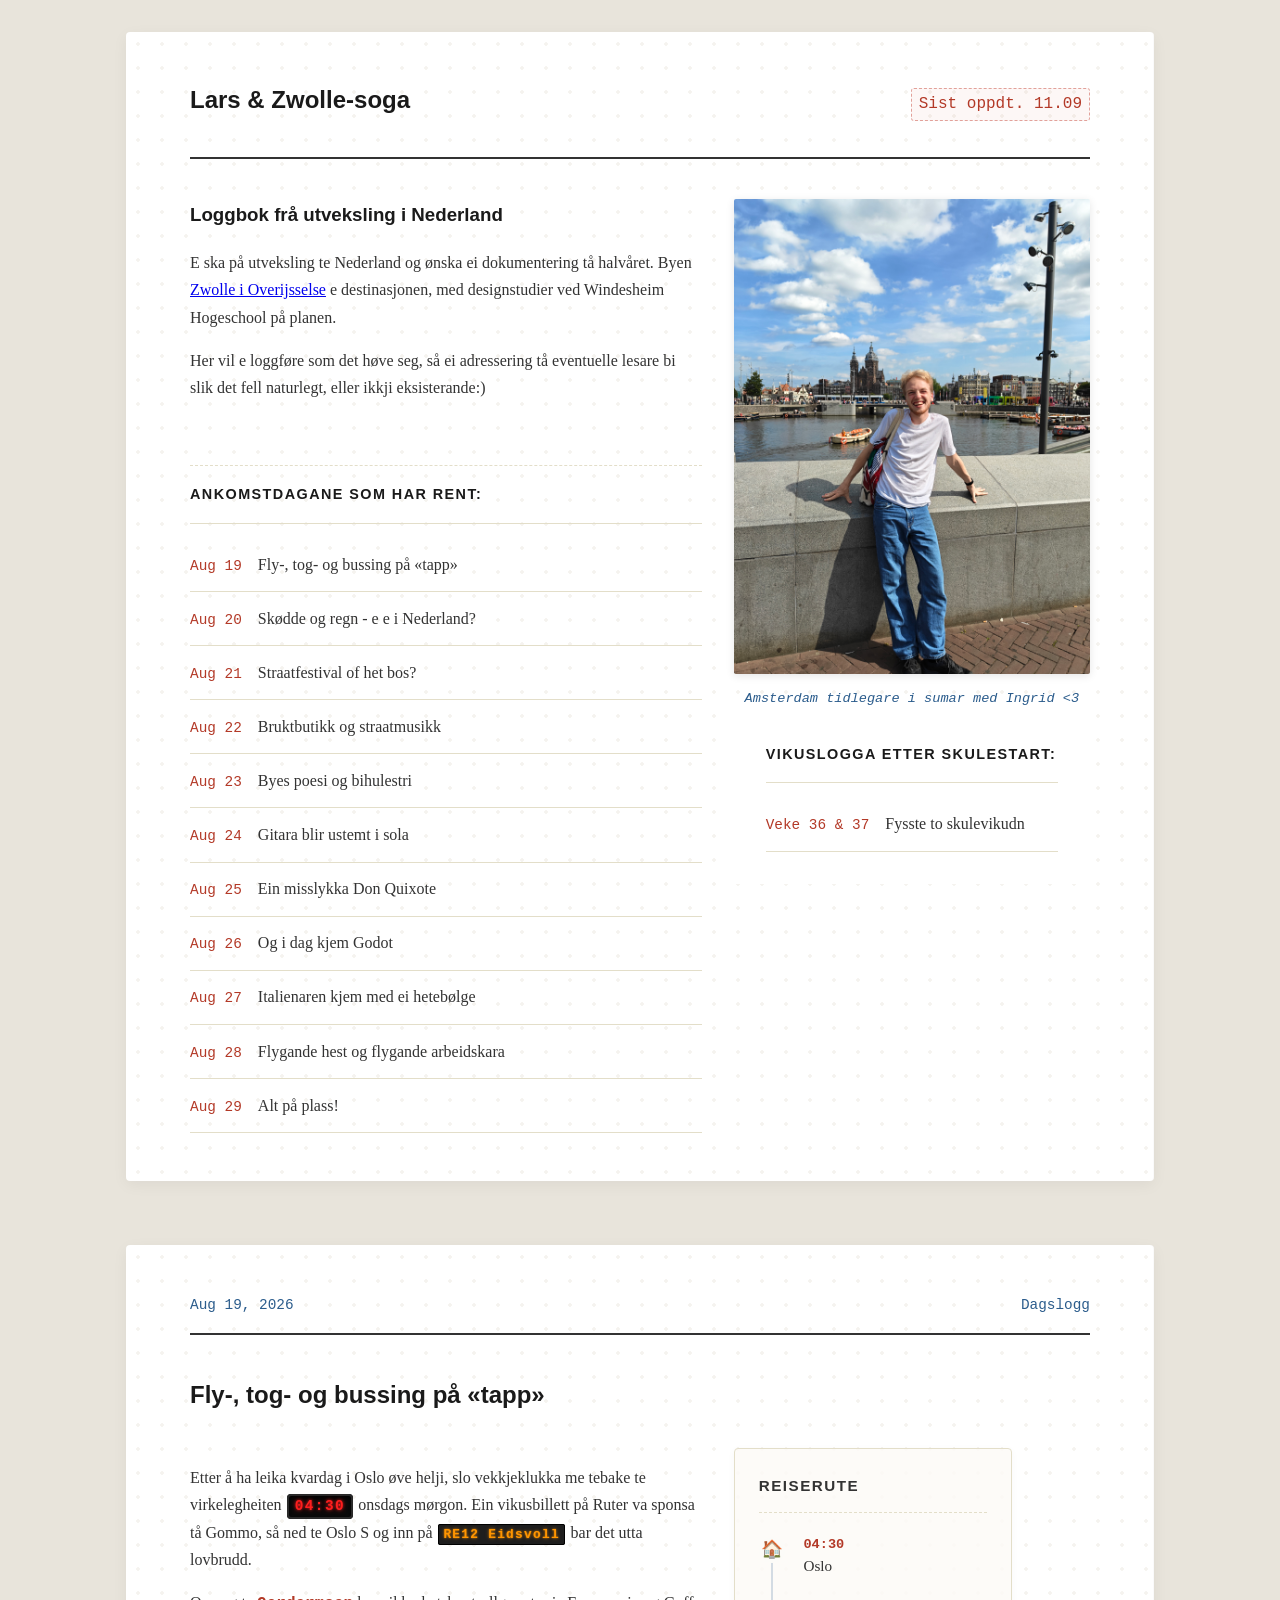
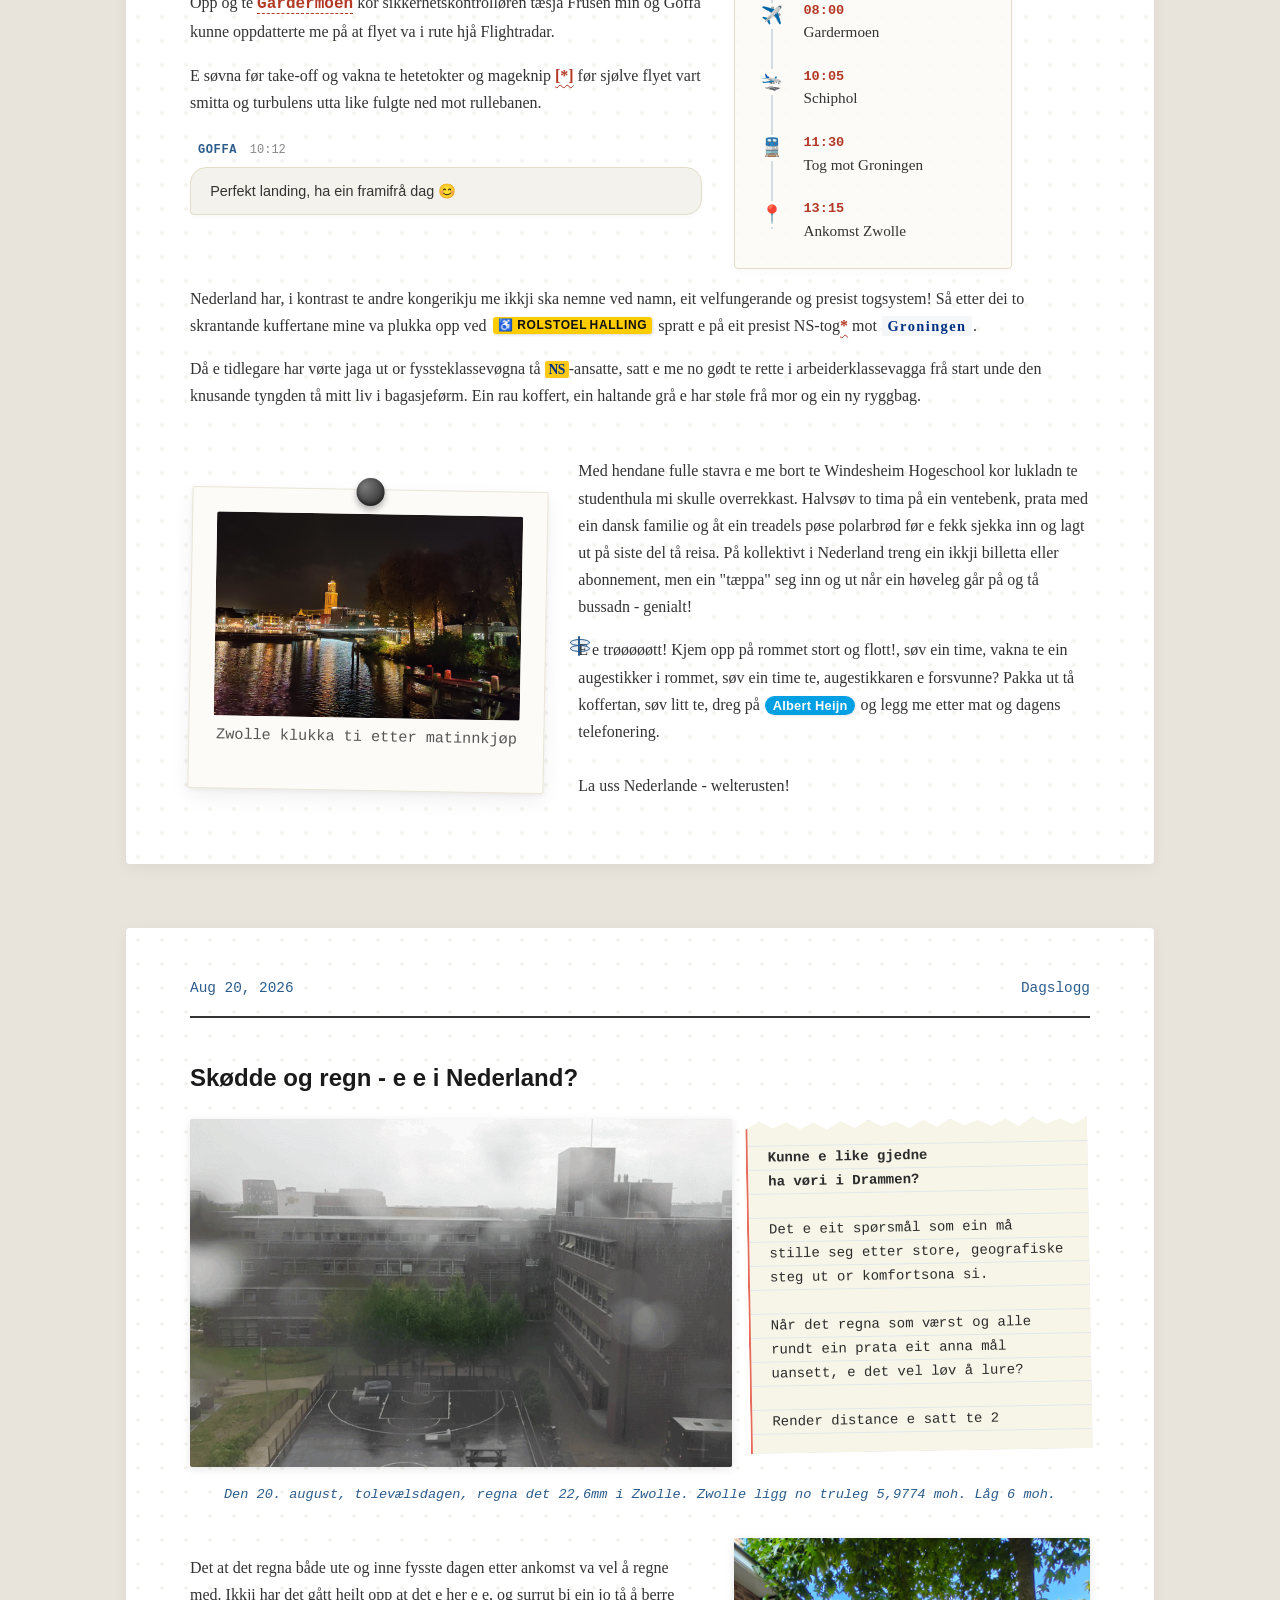
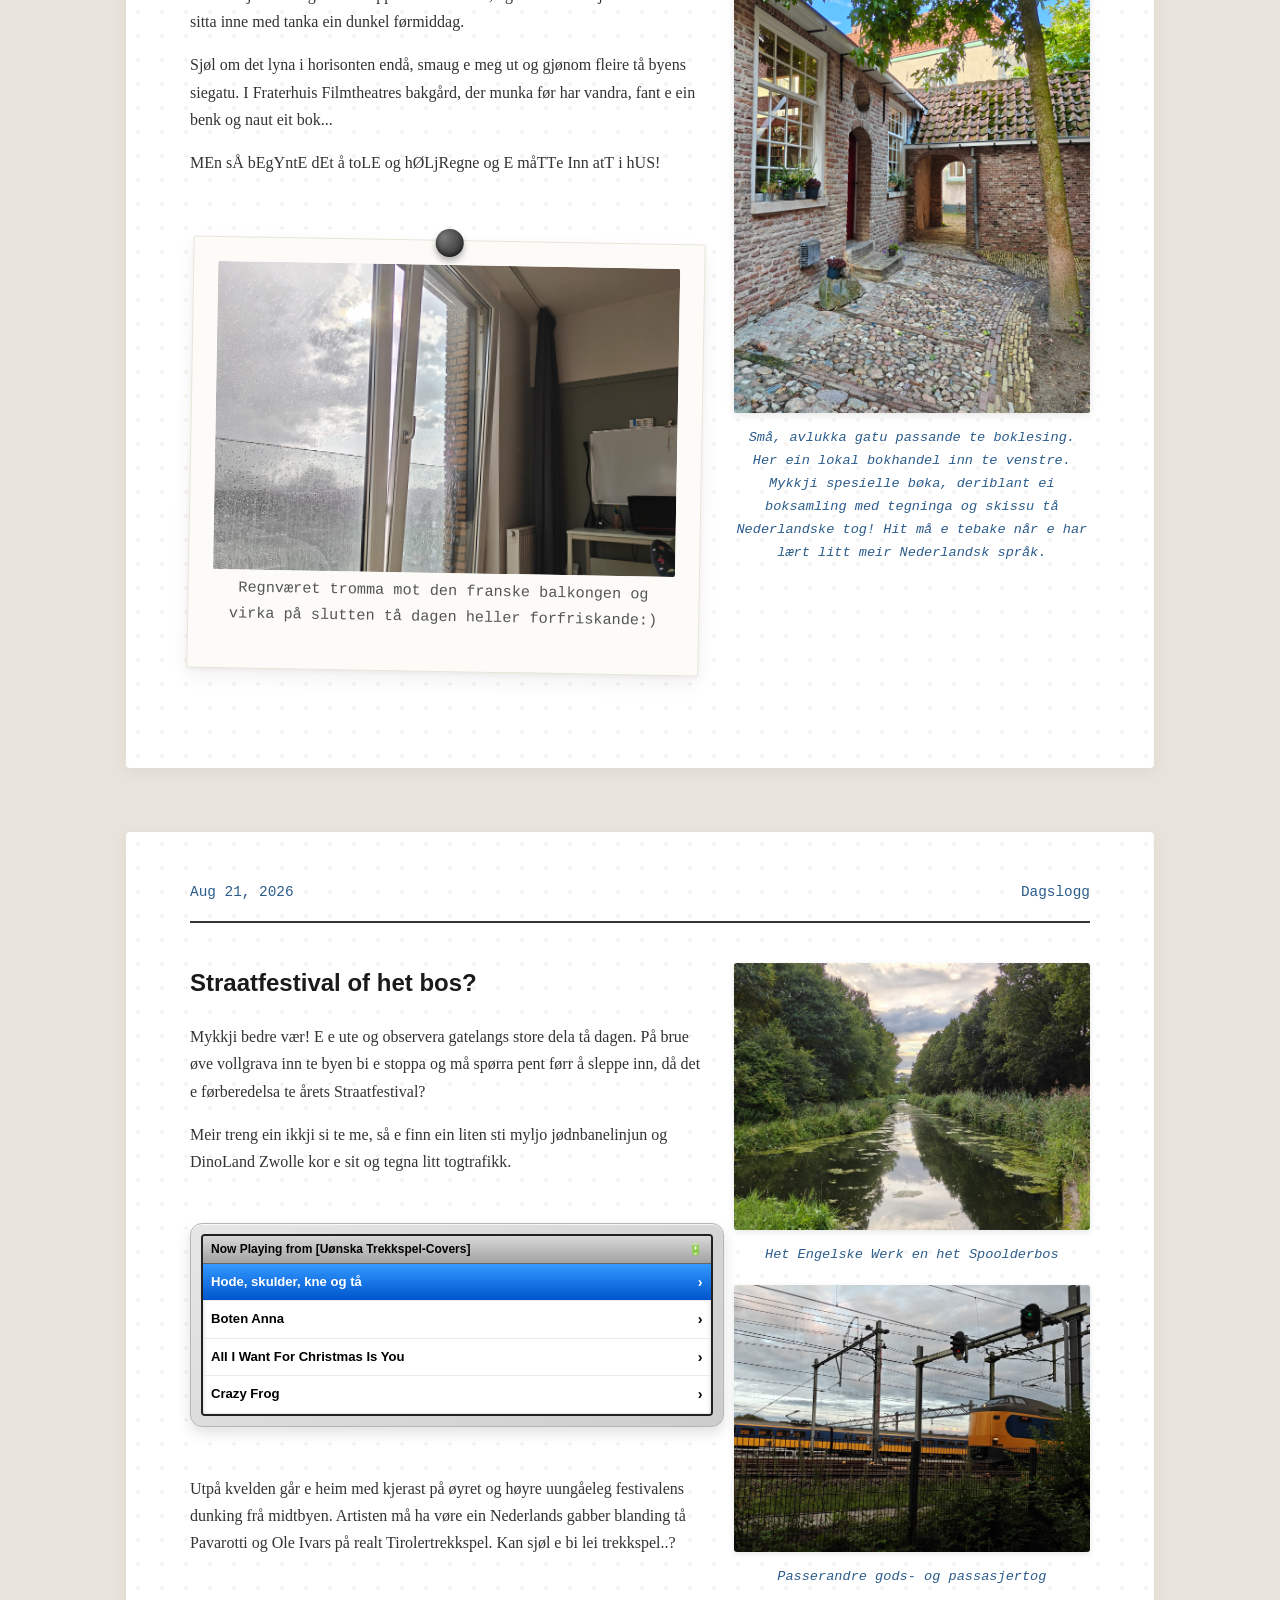
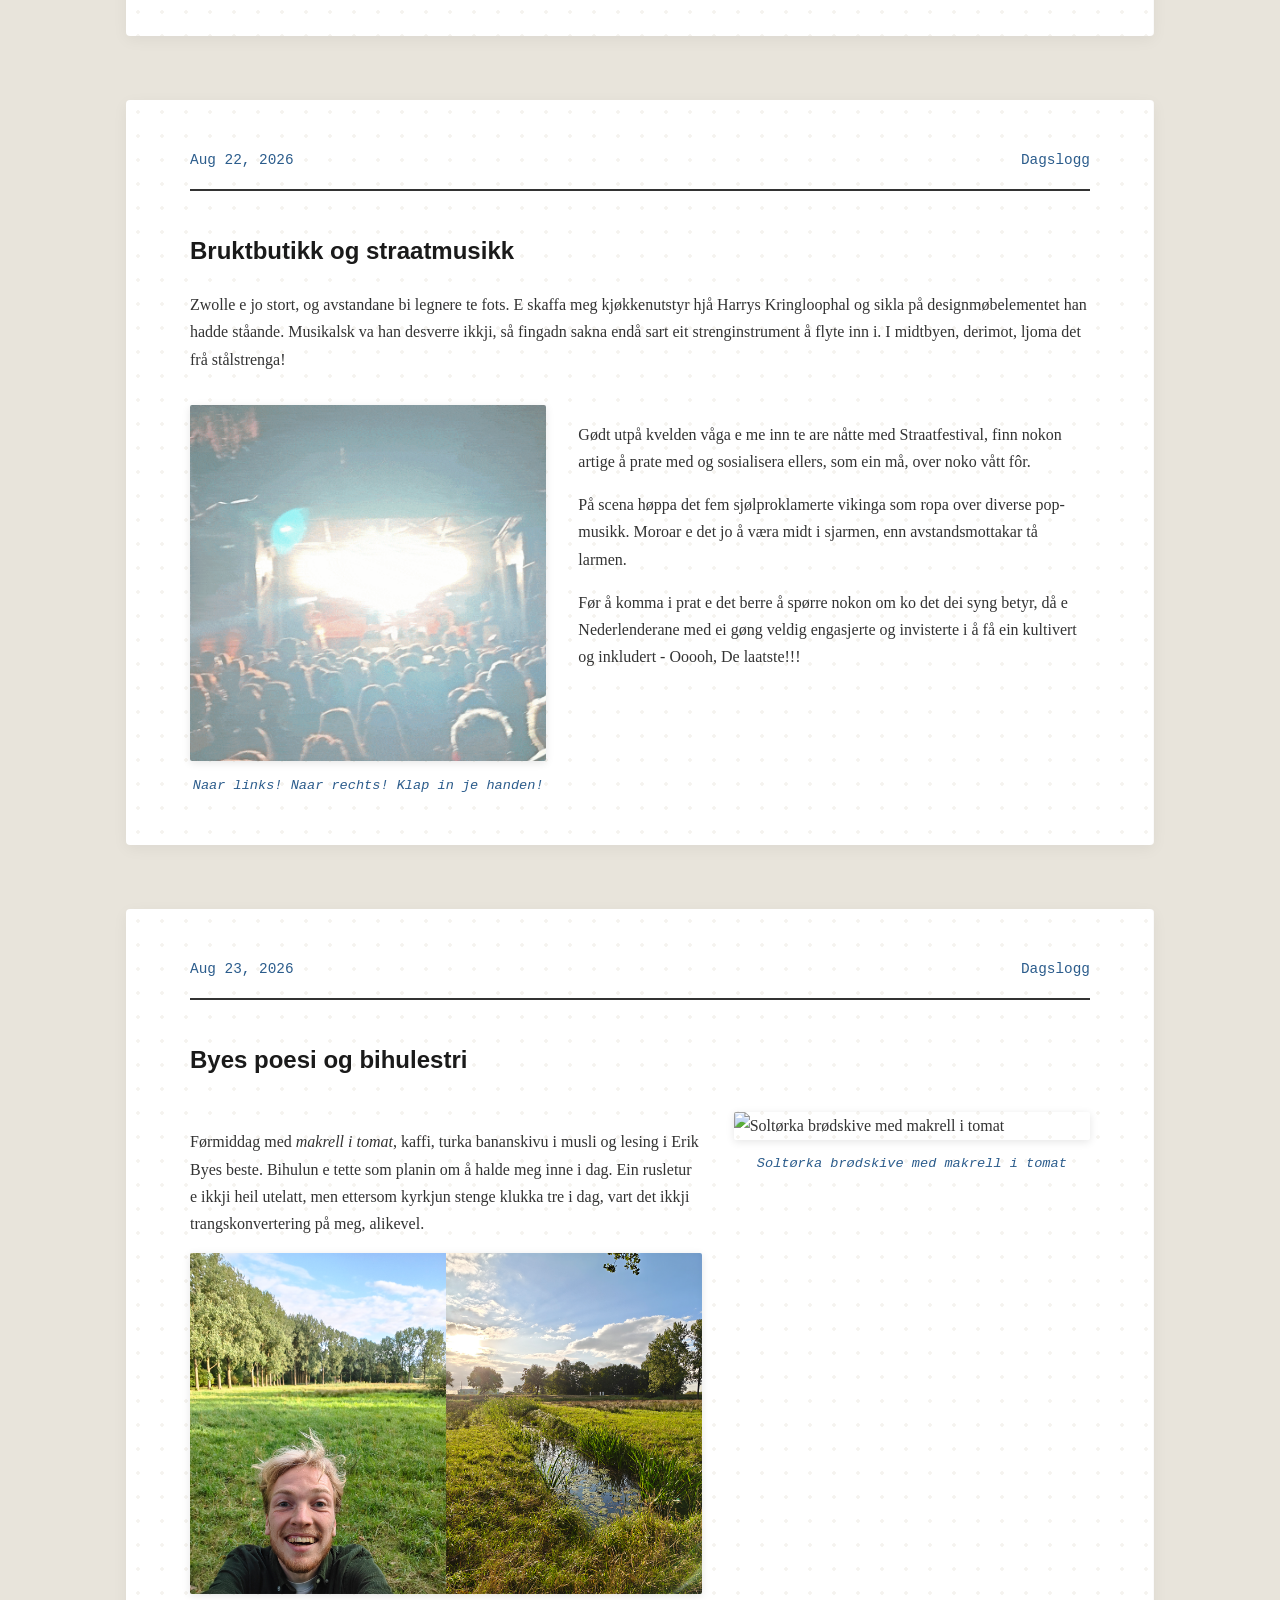
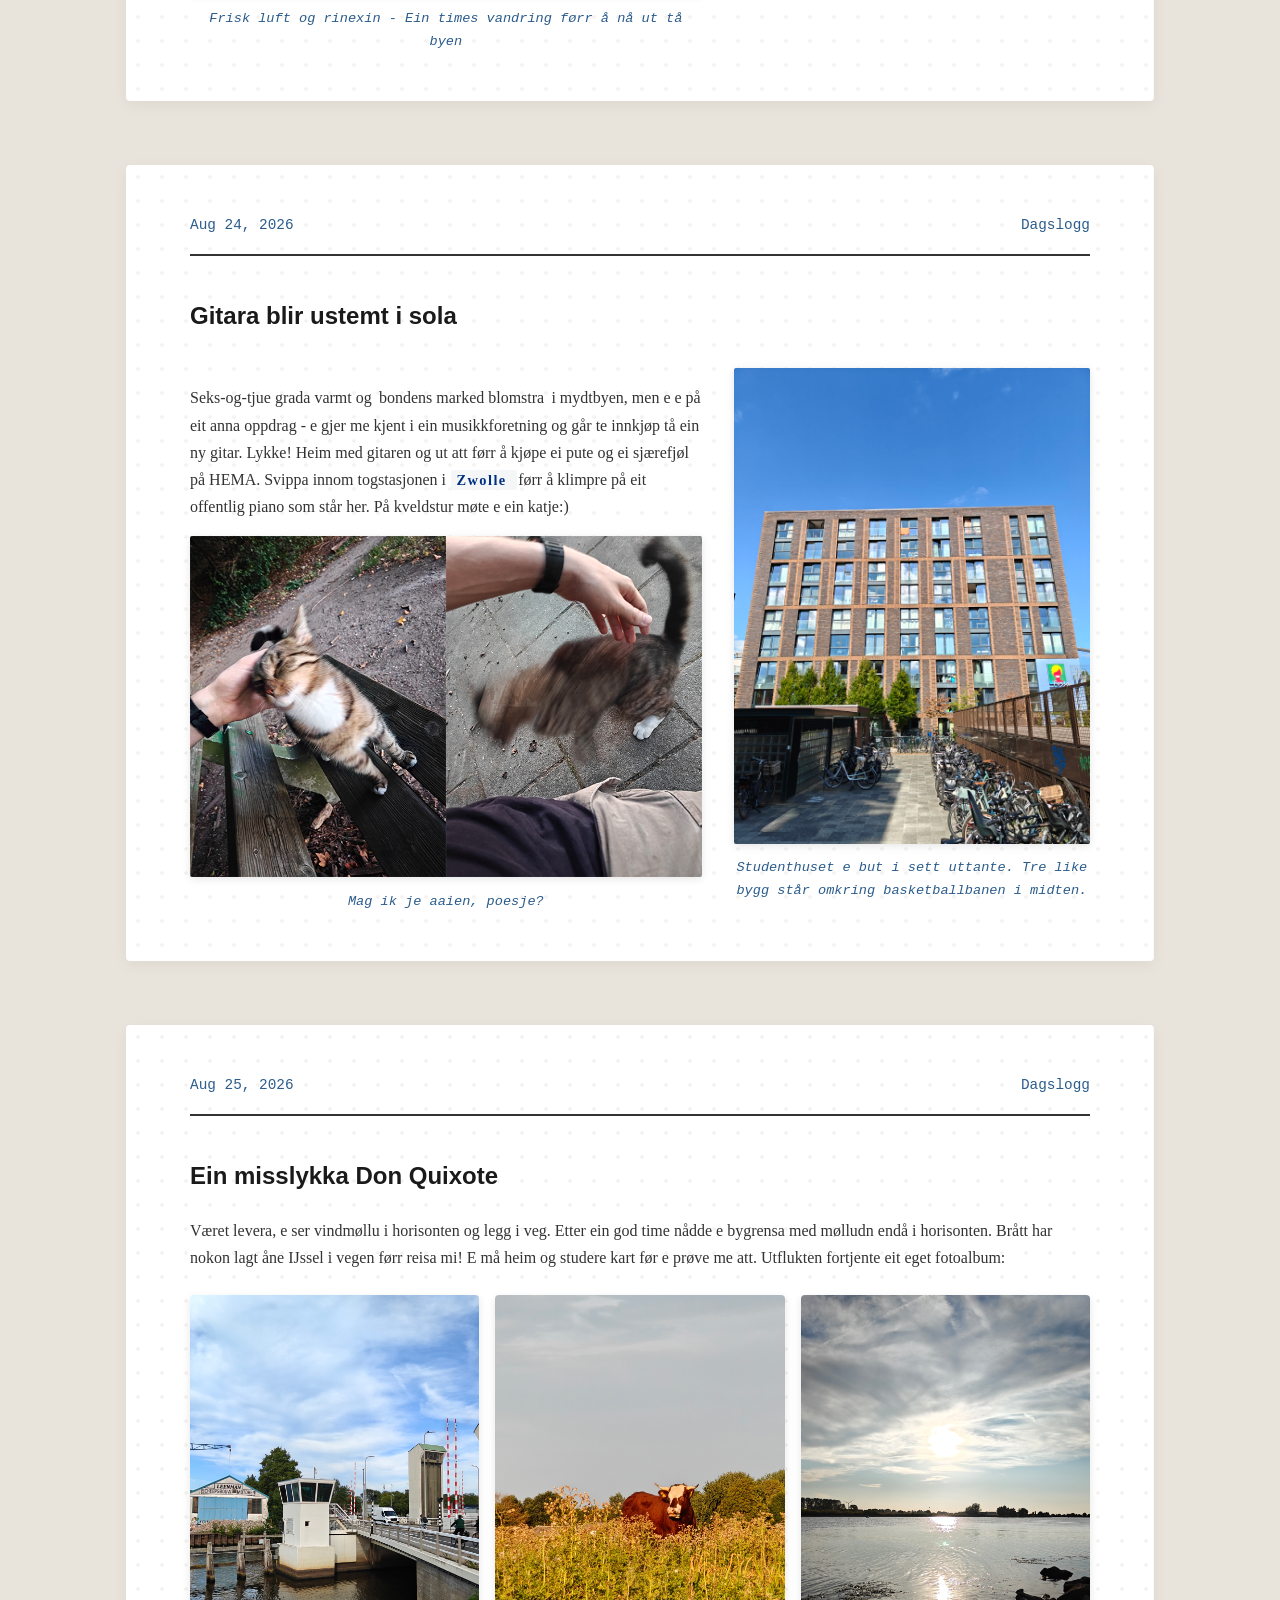
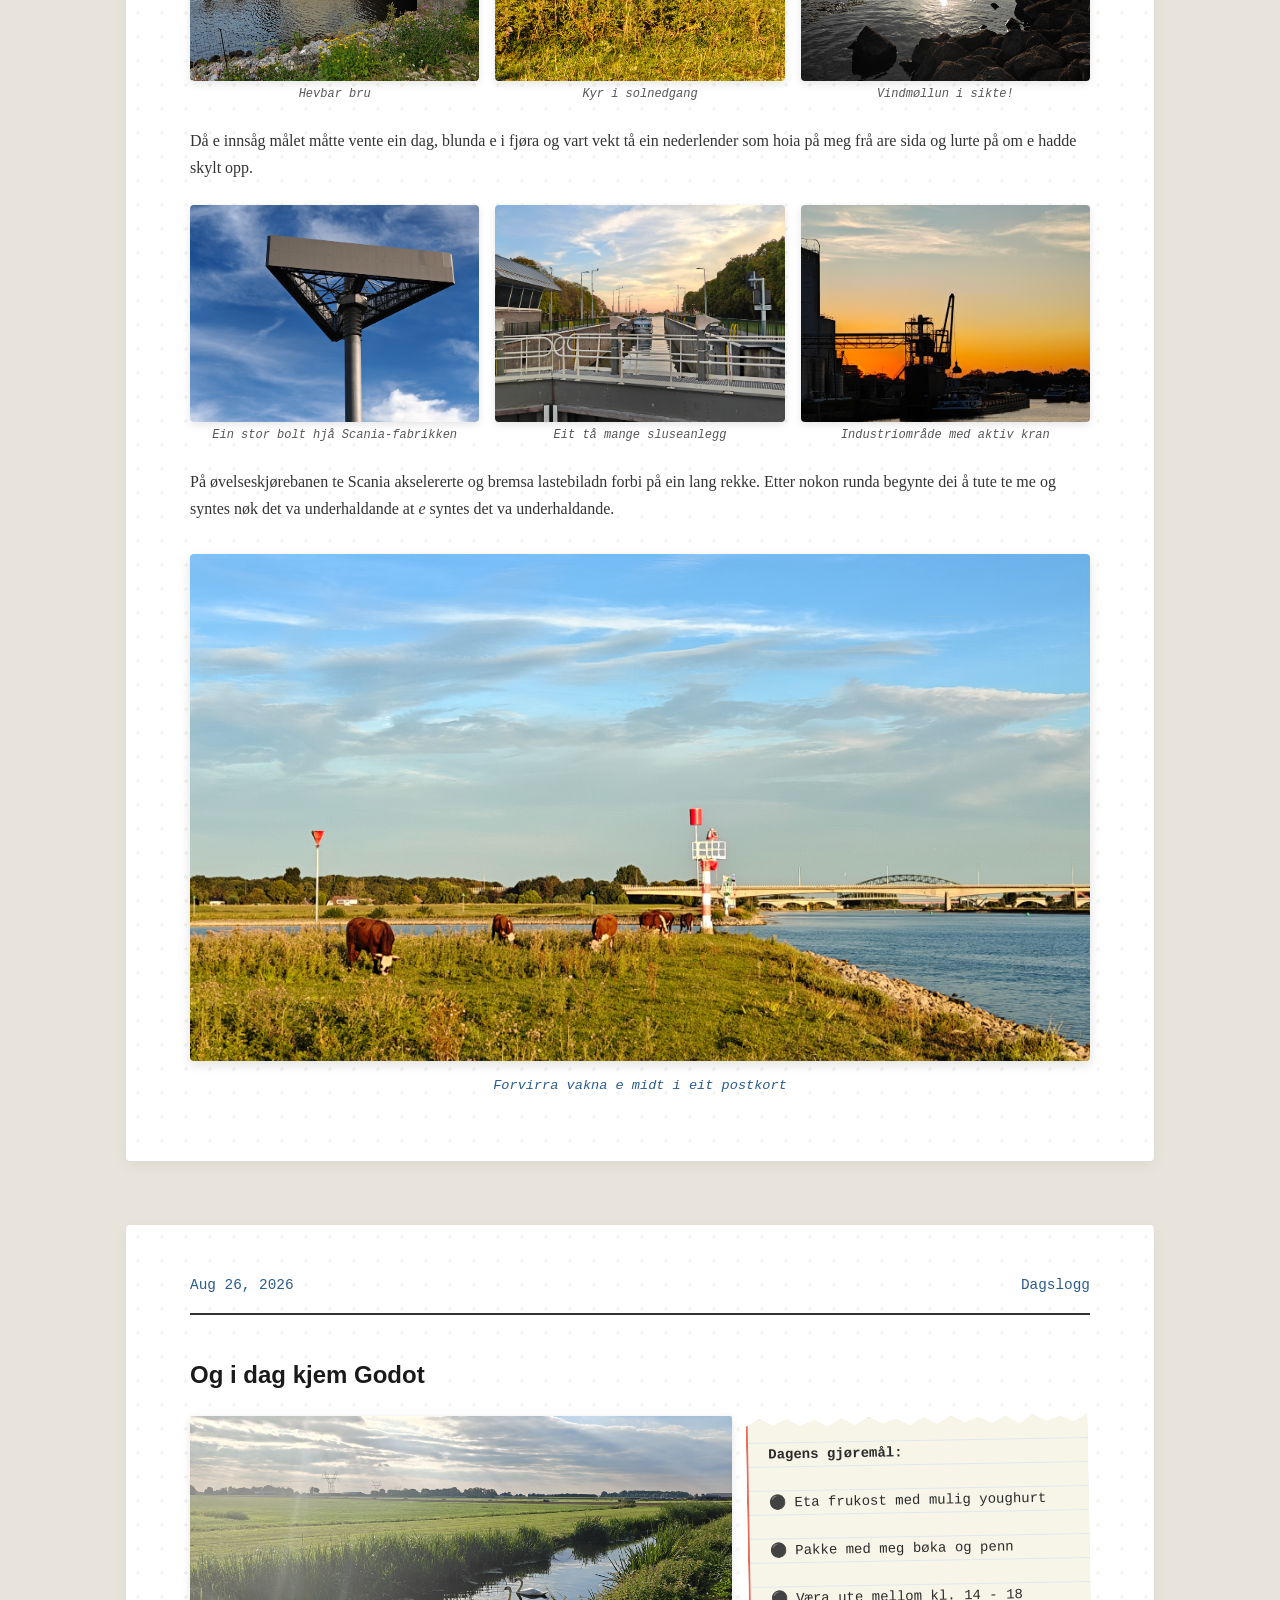
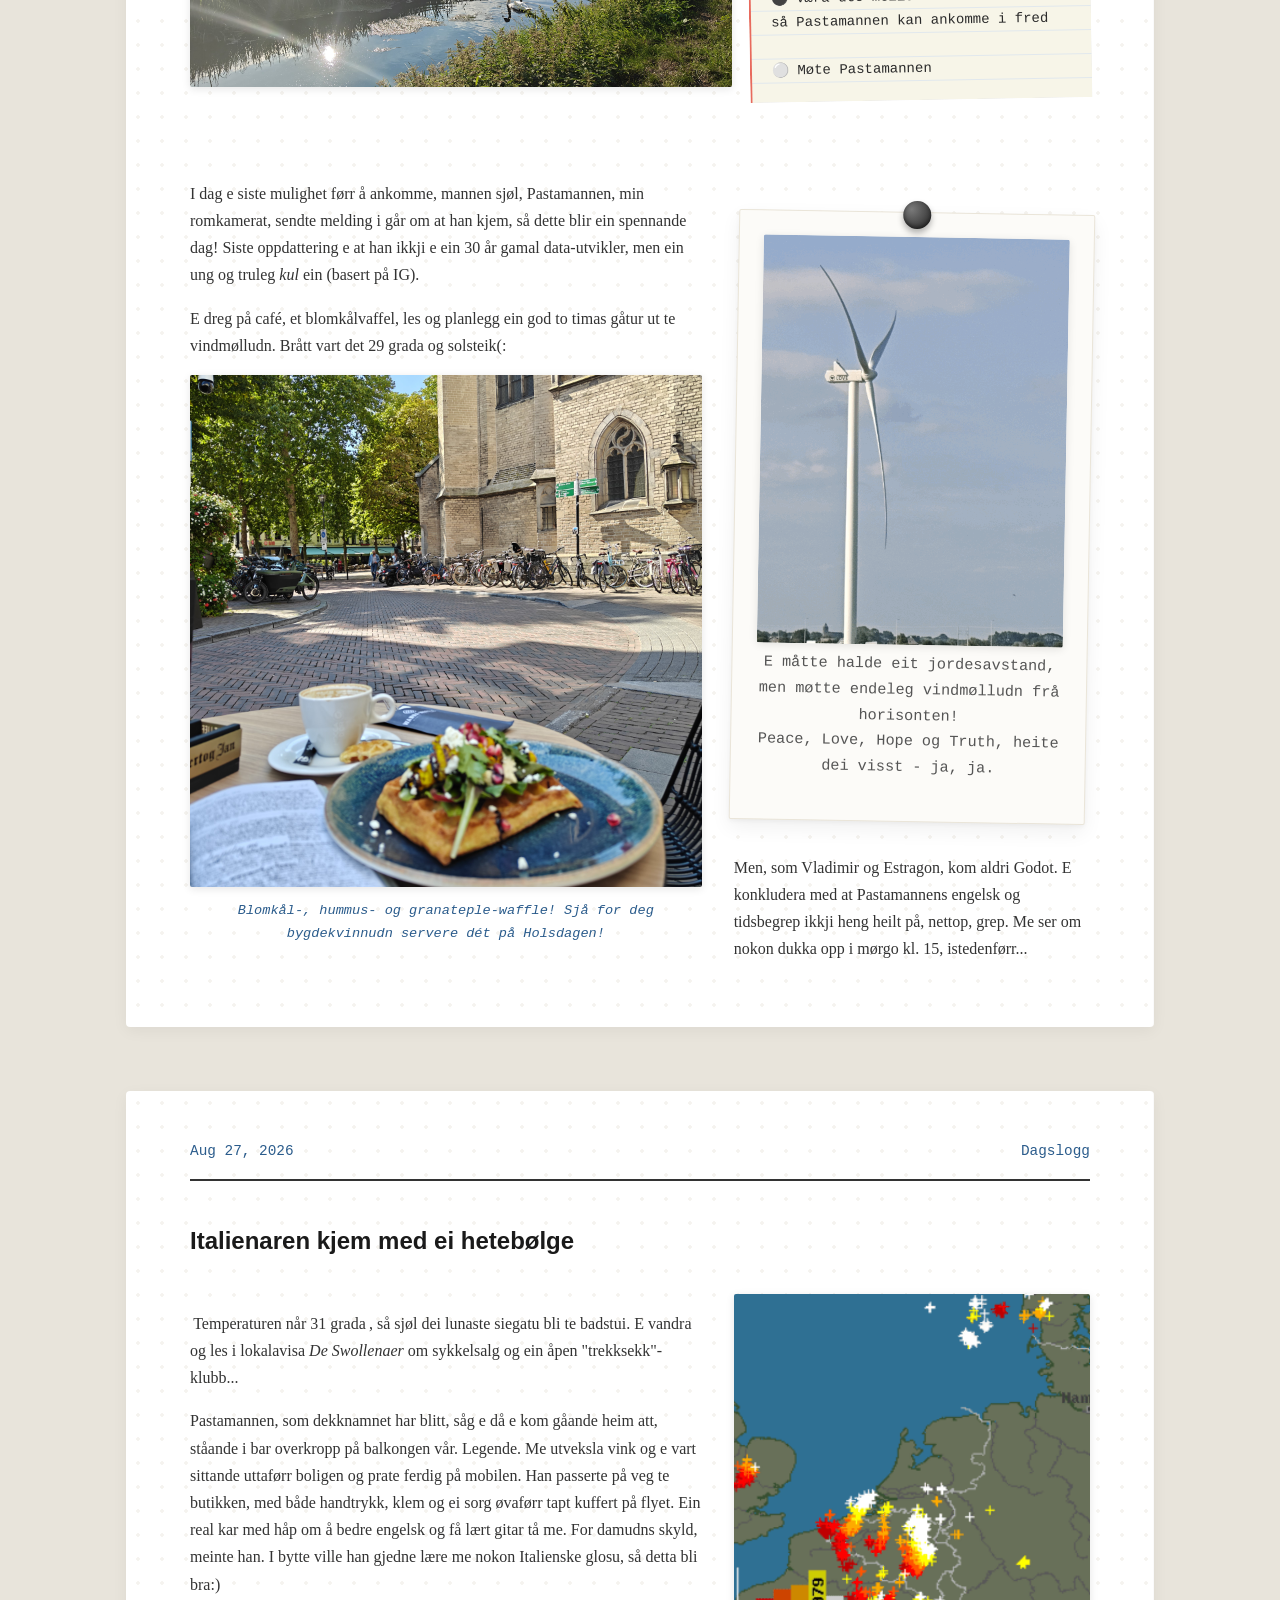
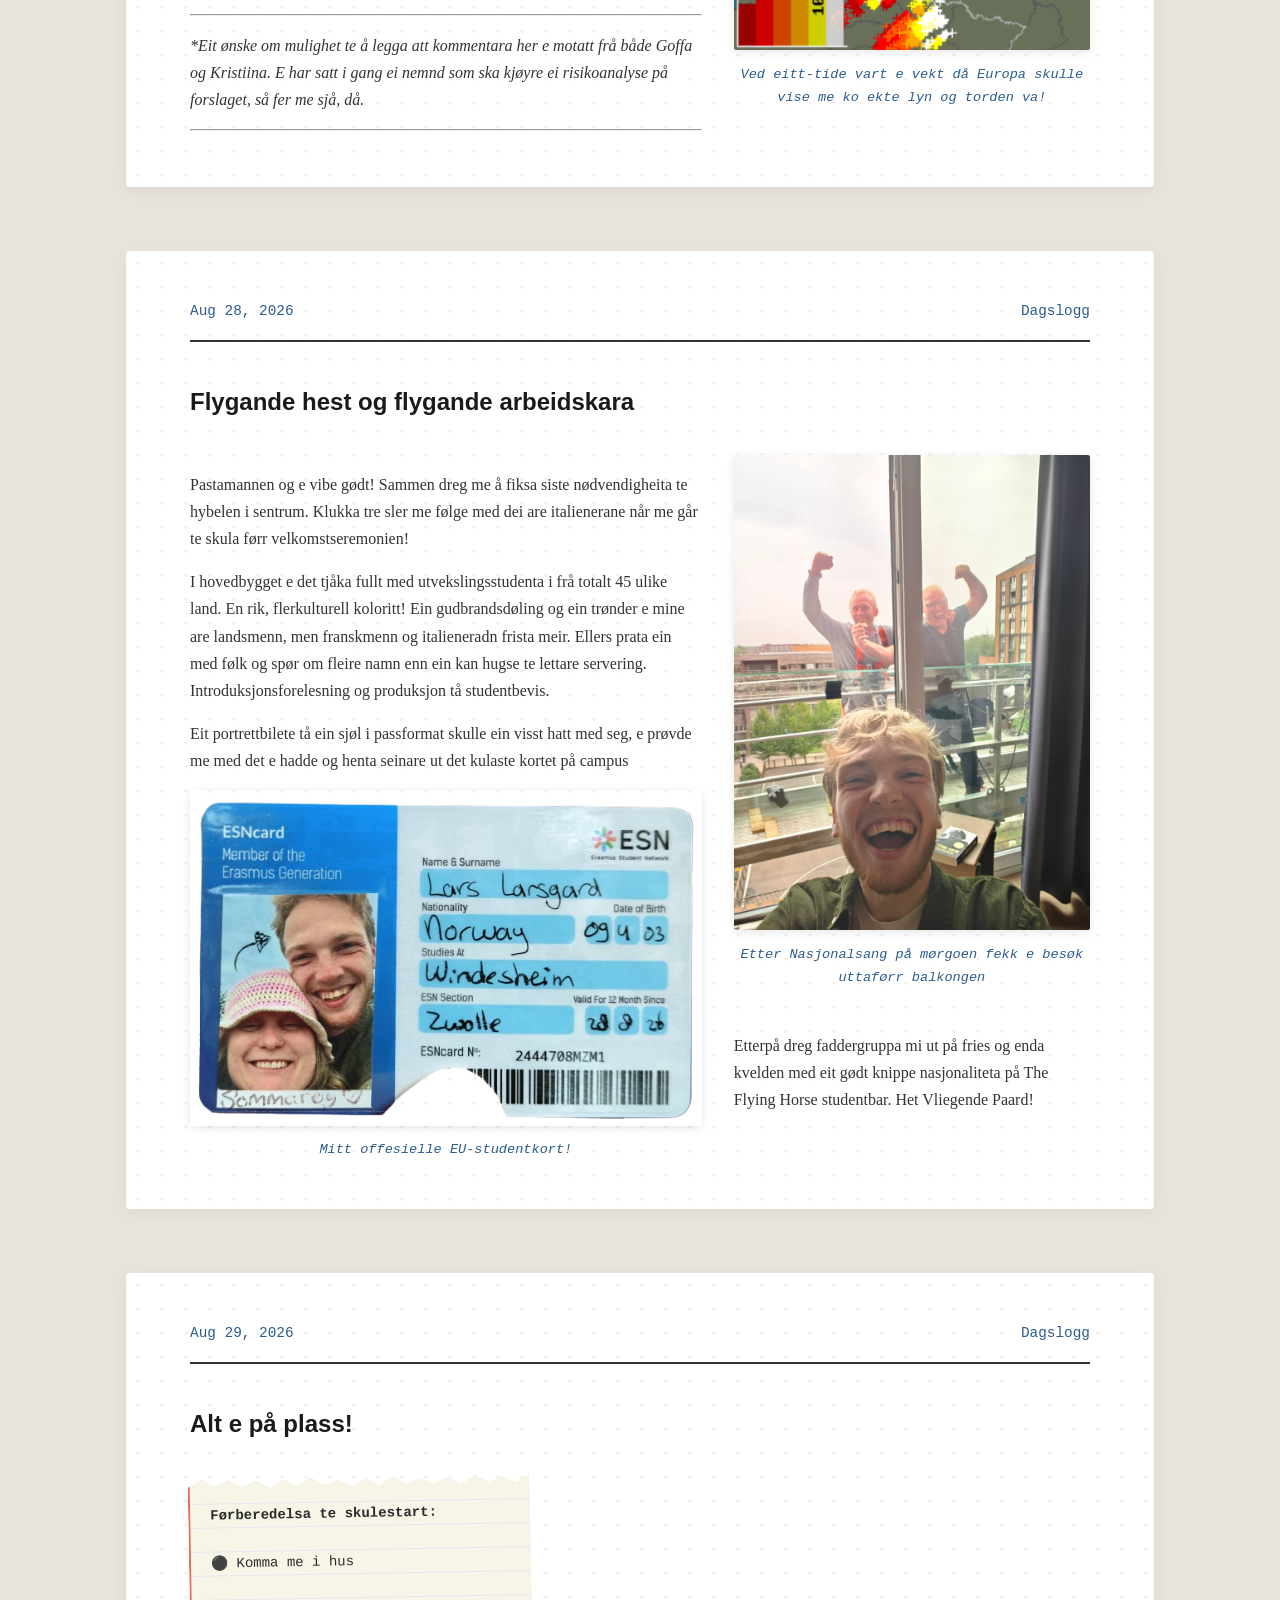
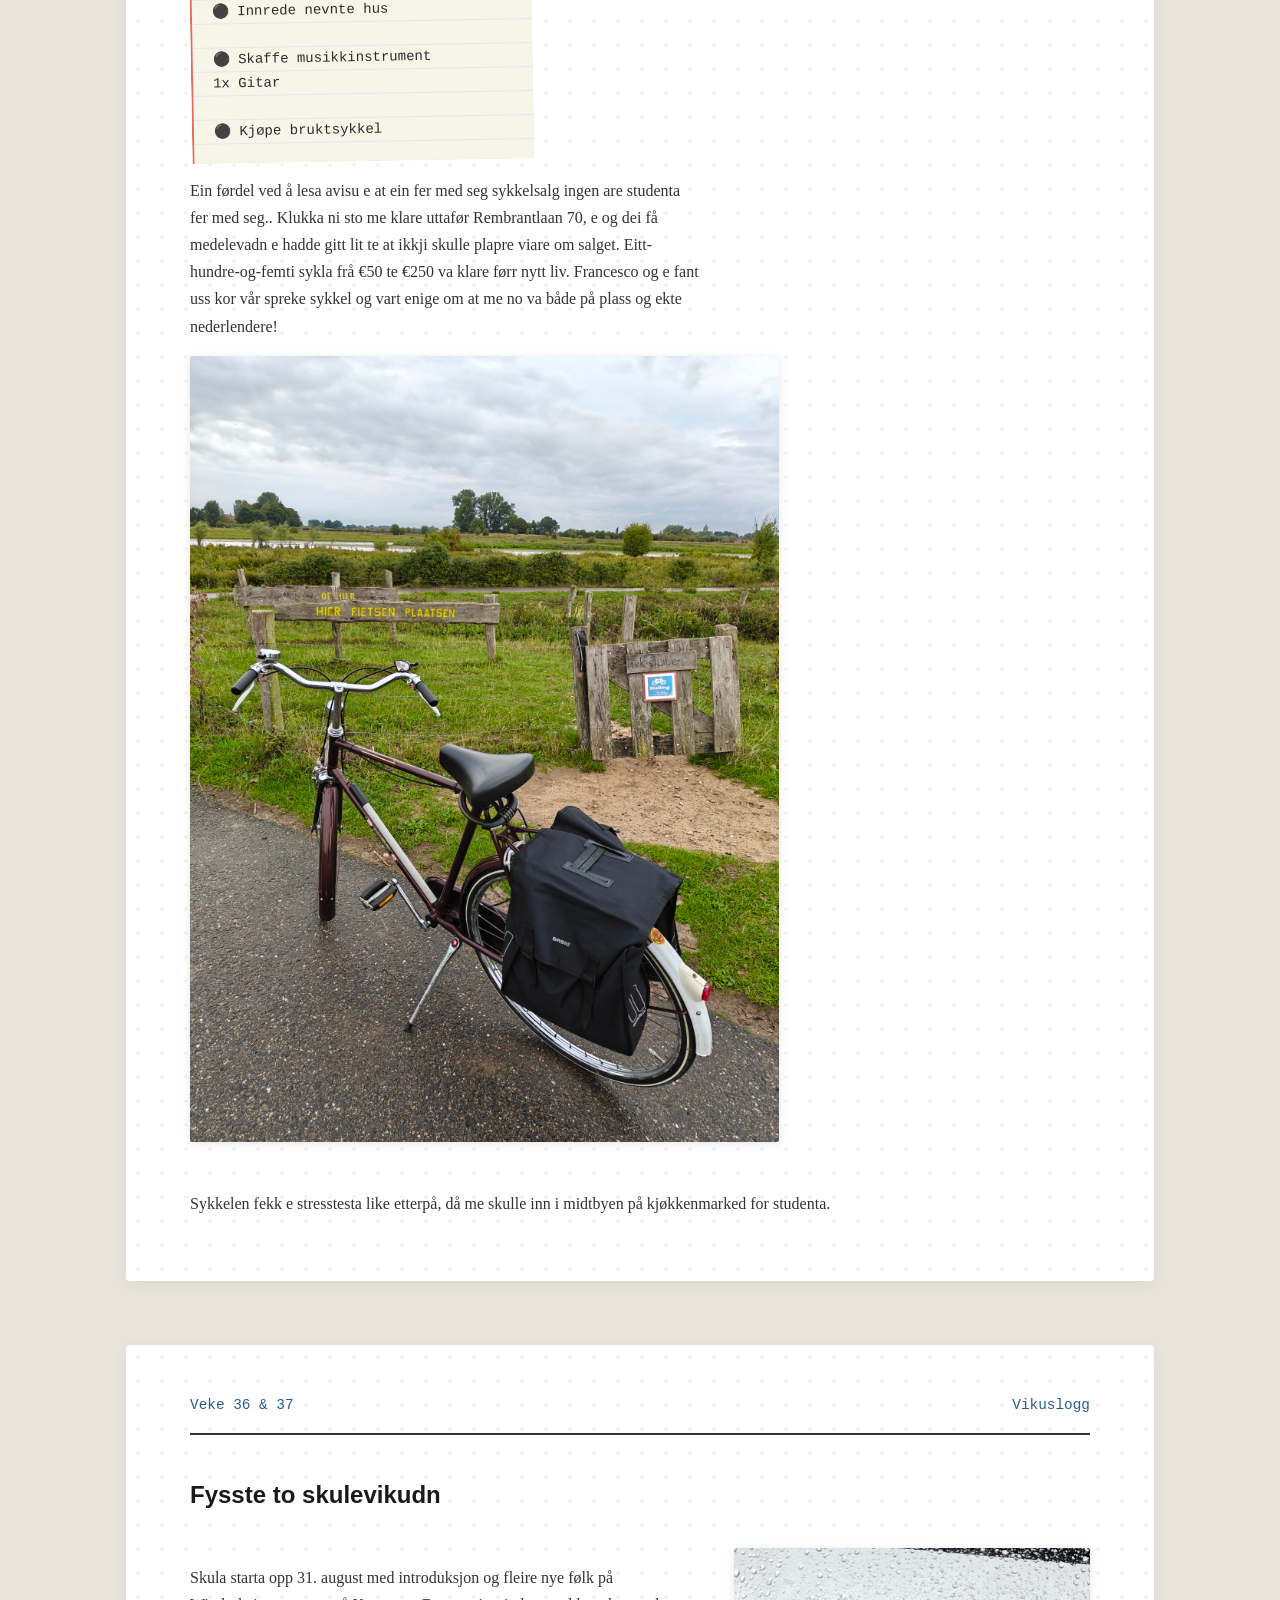
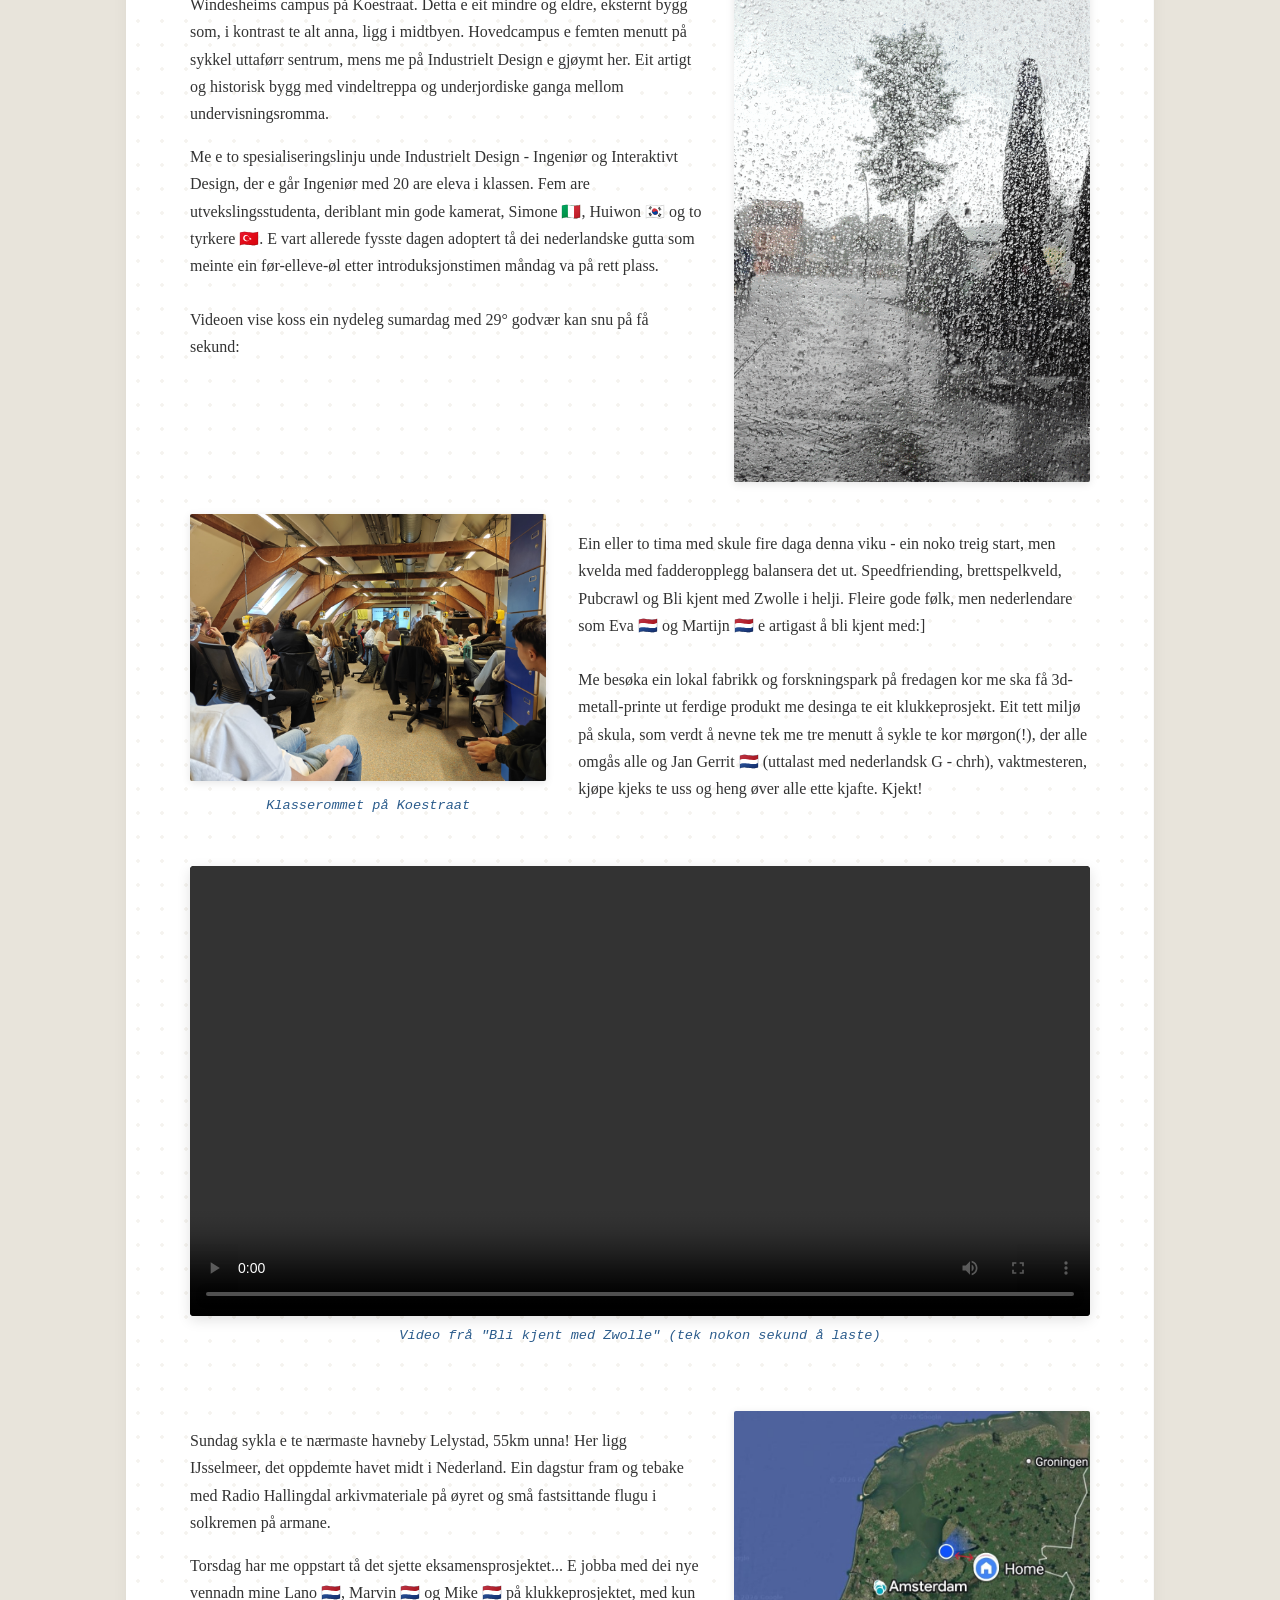
==== commit c1b5a0e1: "Update dates to reflect weeks 36 and 37" ====
--- a/index.html
+++ b/index.html
@@ -39,7 +39,7 @@
 				<nav class="archive-nav weekly-nav" aria-label="Ukeoppdateringer">
             <h3>Vikuslogga etter skulestart:</h3>
             <ul>
-                <li><time datetime="2026-09-11" class="date">11.09</time> <a href="#veke1">Fysste to skulevikudn</a></li>
+                <li><time datetime="2026-09-11" class="date">Veke 36 & 37</time> <a href="#veke1">Fysste to skulevikudn</a></li>
             </ul>
         </nav>
             </figure>
@@ -621,7 +621,7 @@
 
     <article class="post-box journal-post" id="veke1">
         <header class="post-meta">
-            <time datetime="2026-09-11" class="post-date">Sept 11, 2026</time>
+            <time datetime="2026-09-11" class="post-date">Veke 36 & 37</time>
             <span class="post-tag">Vikuslogg</span>
         </header>
 
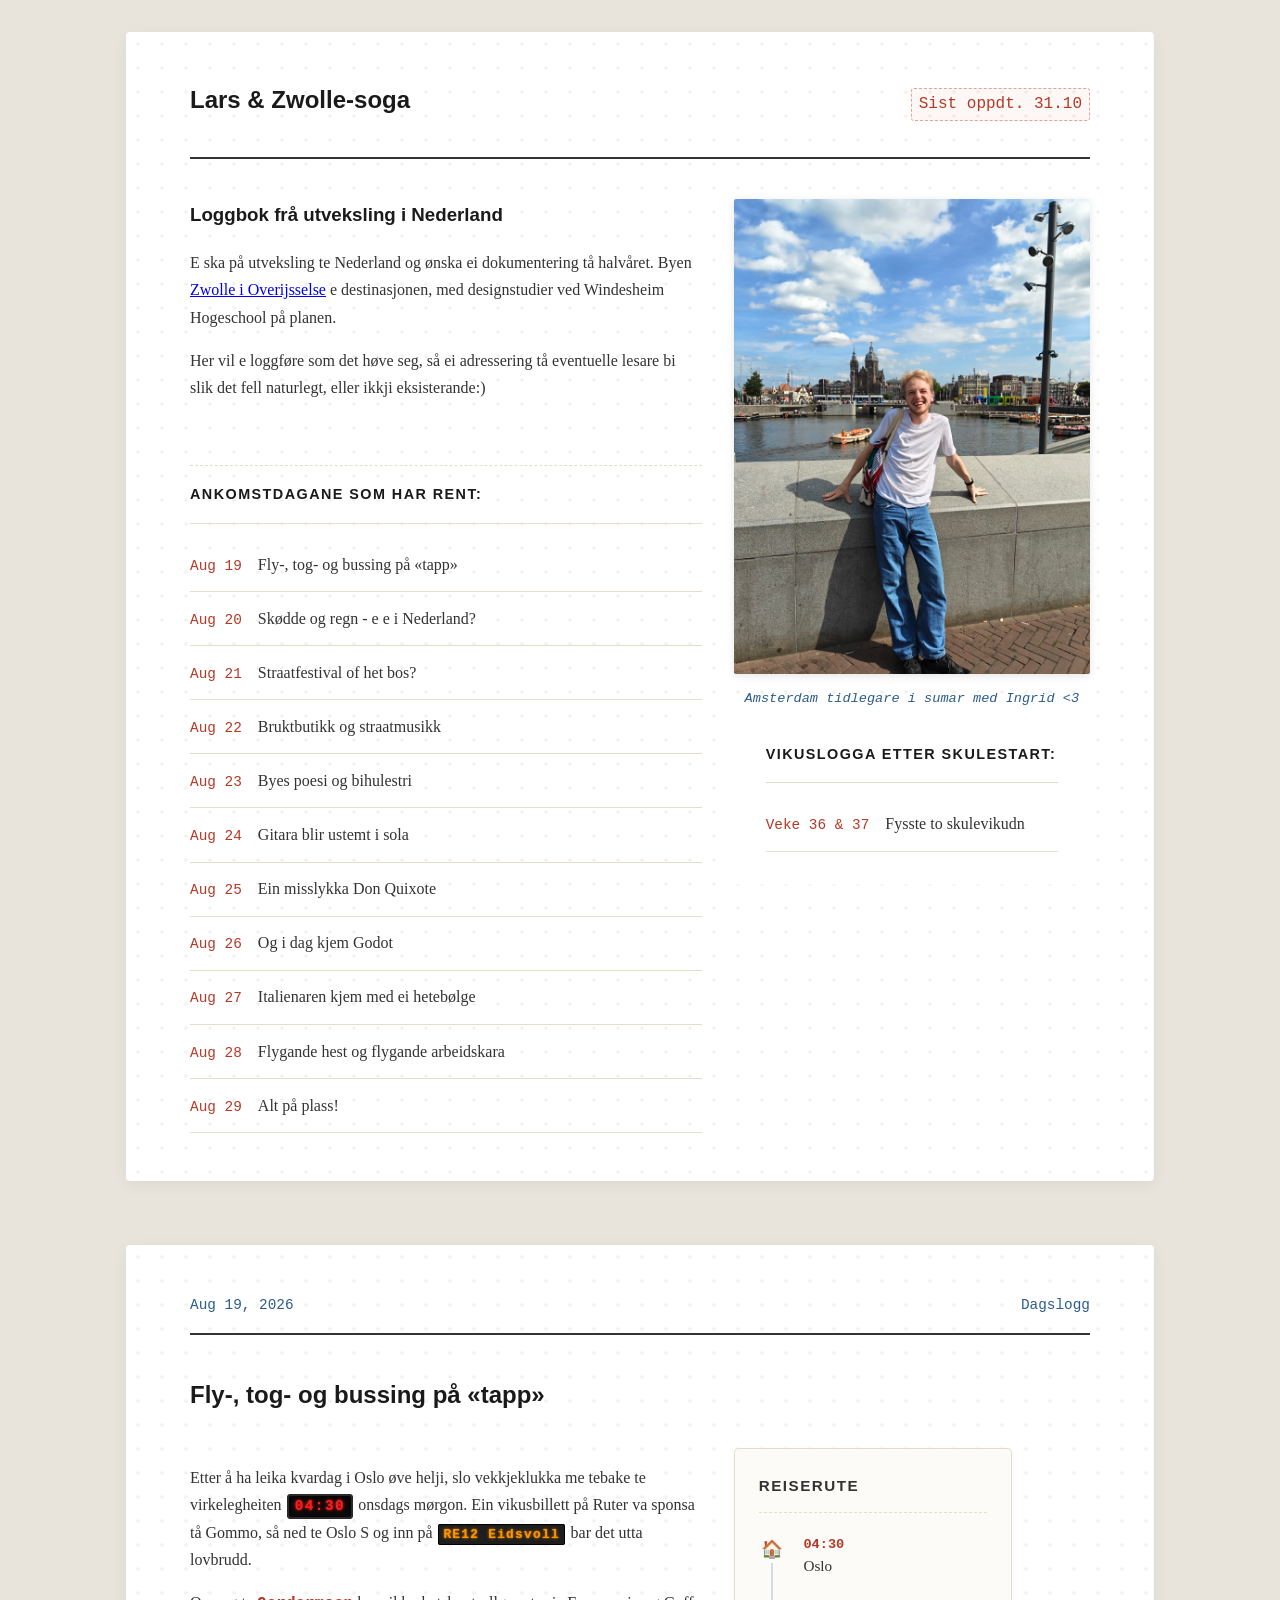
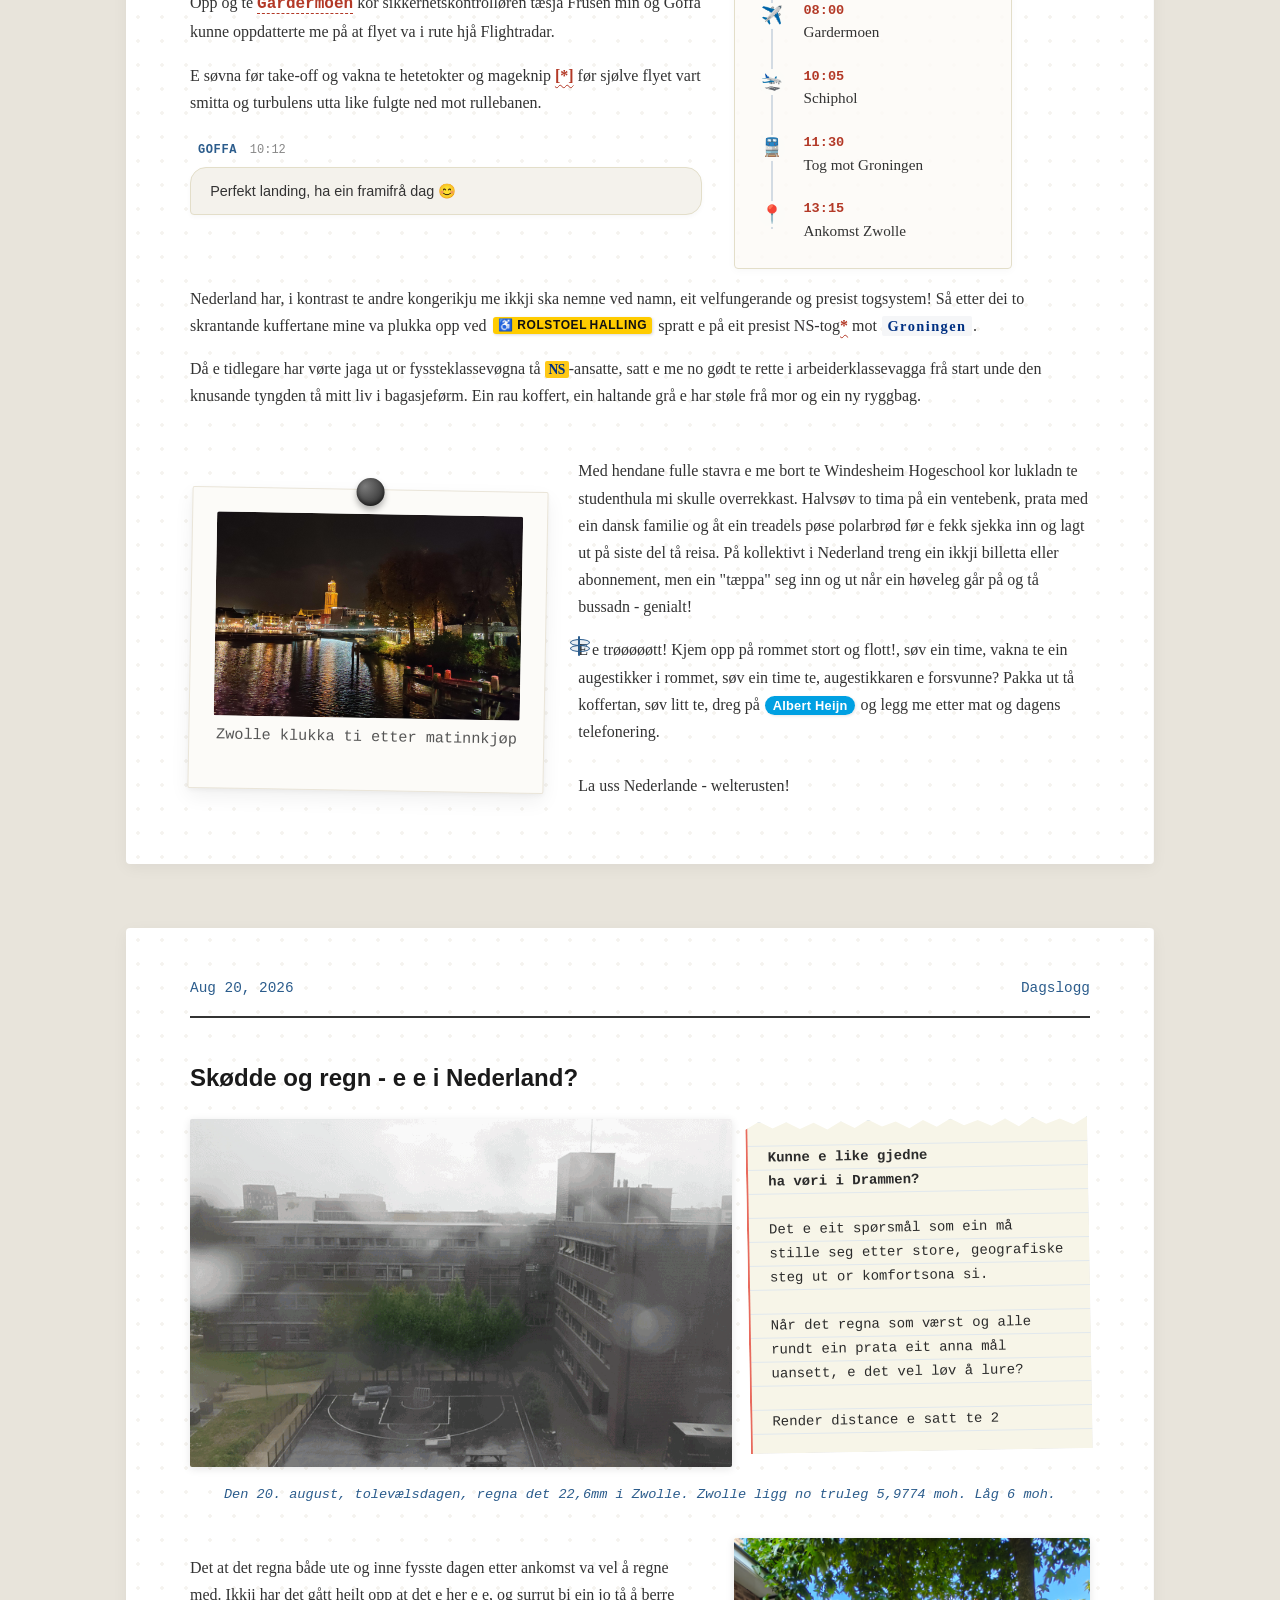
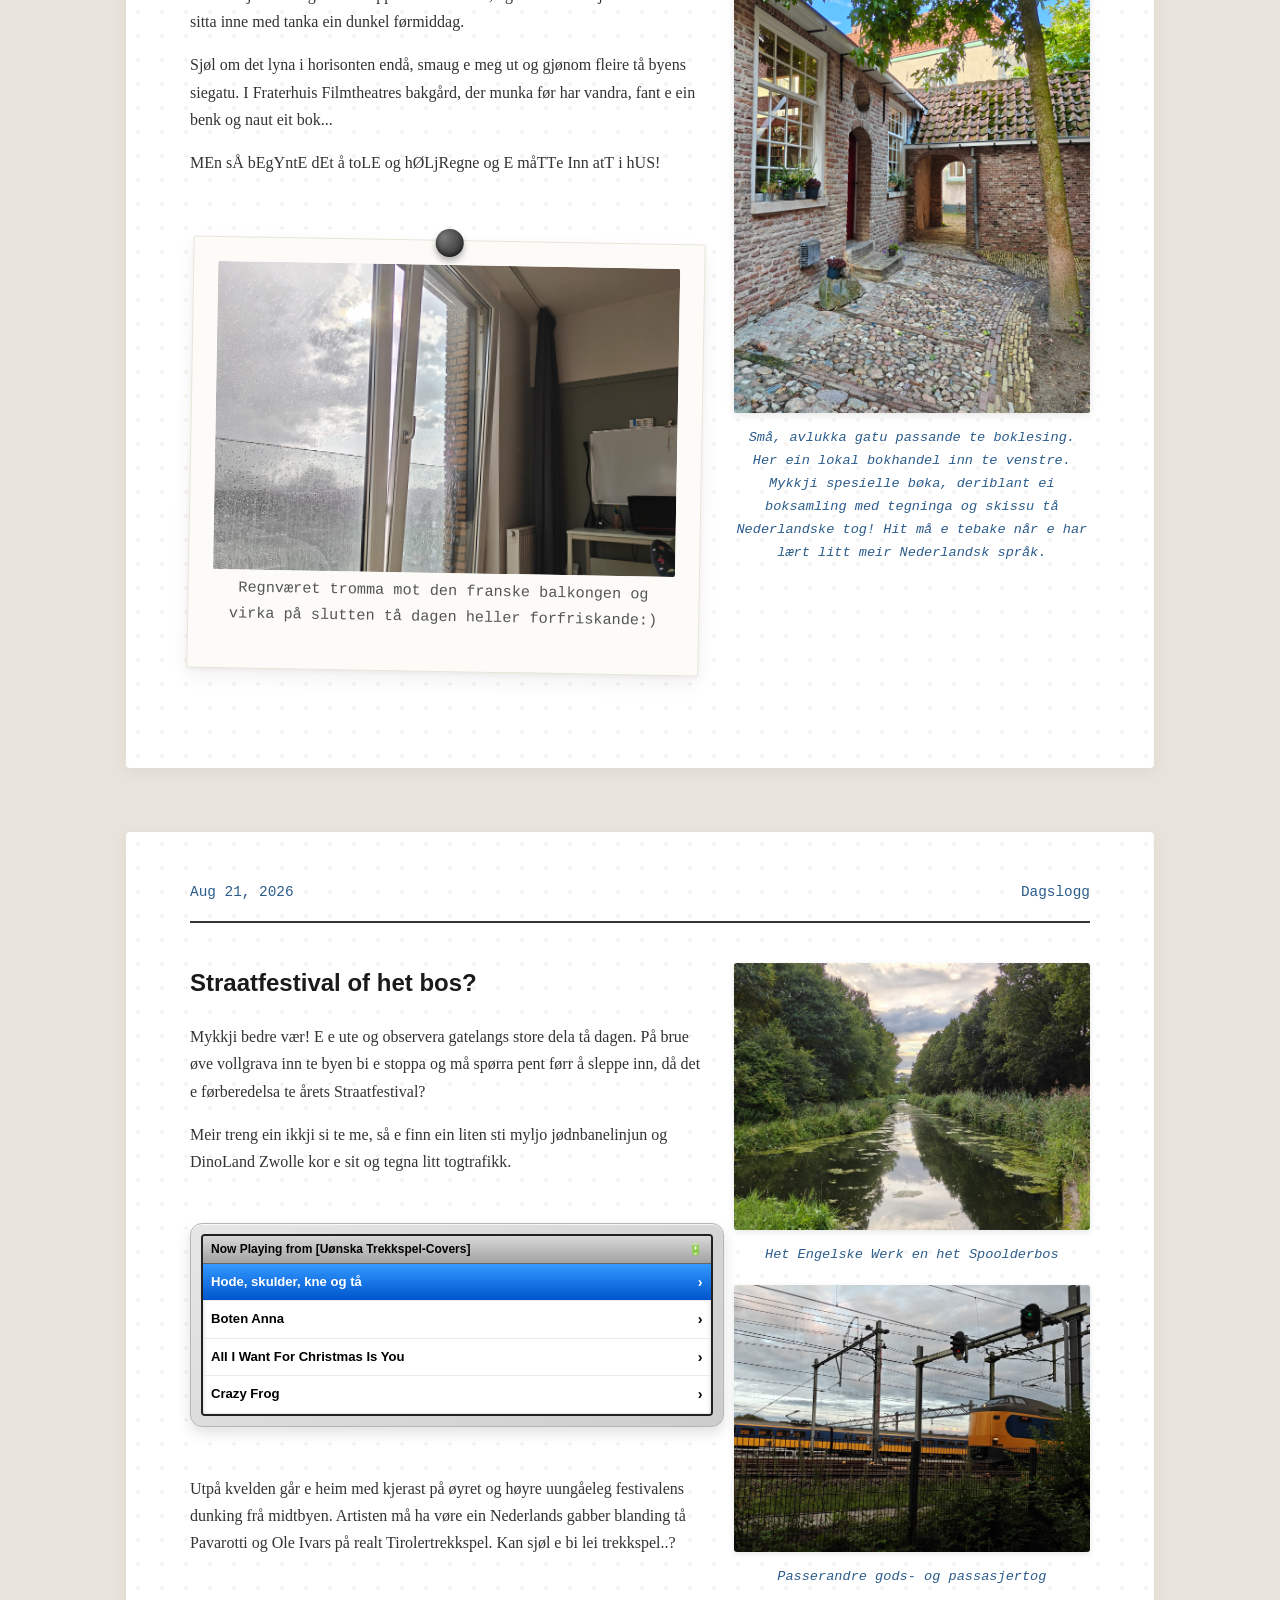
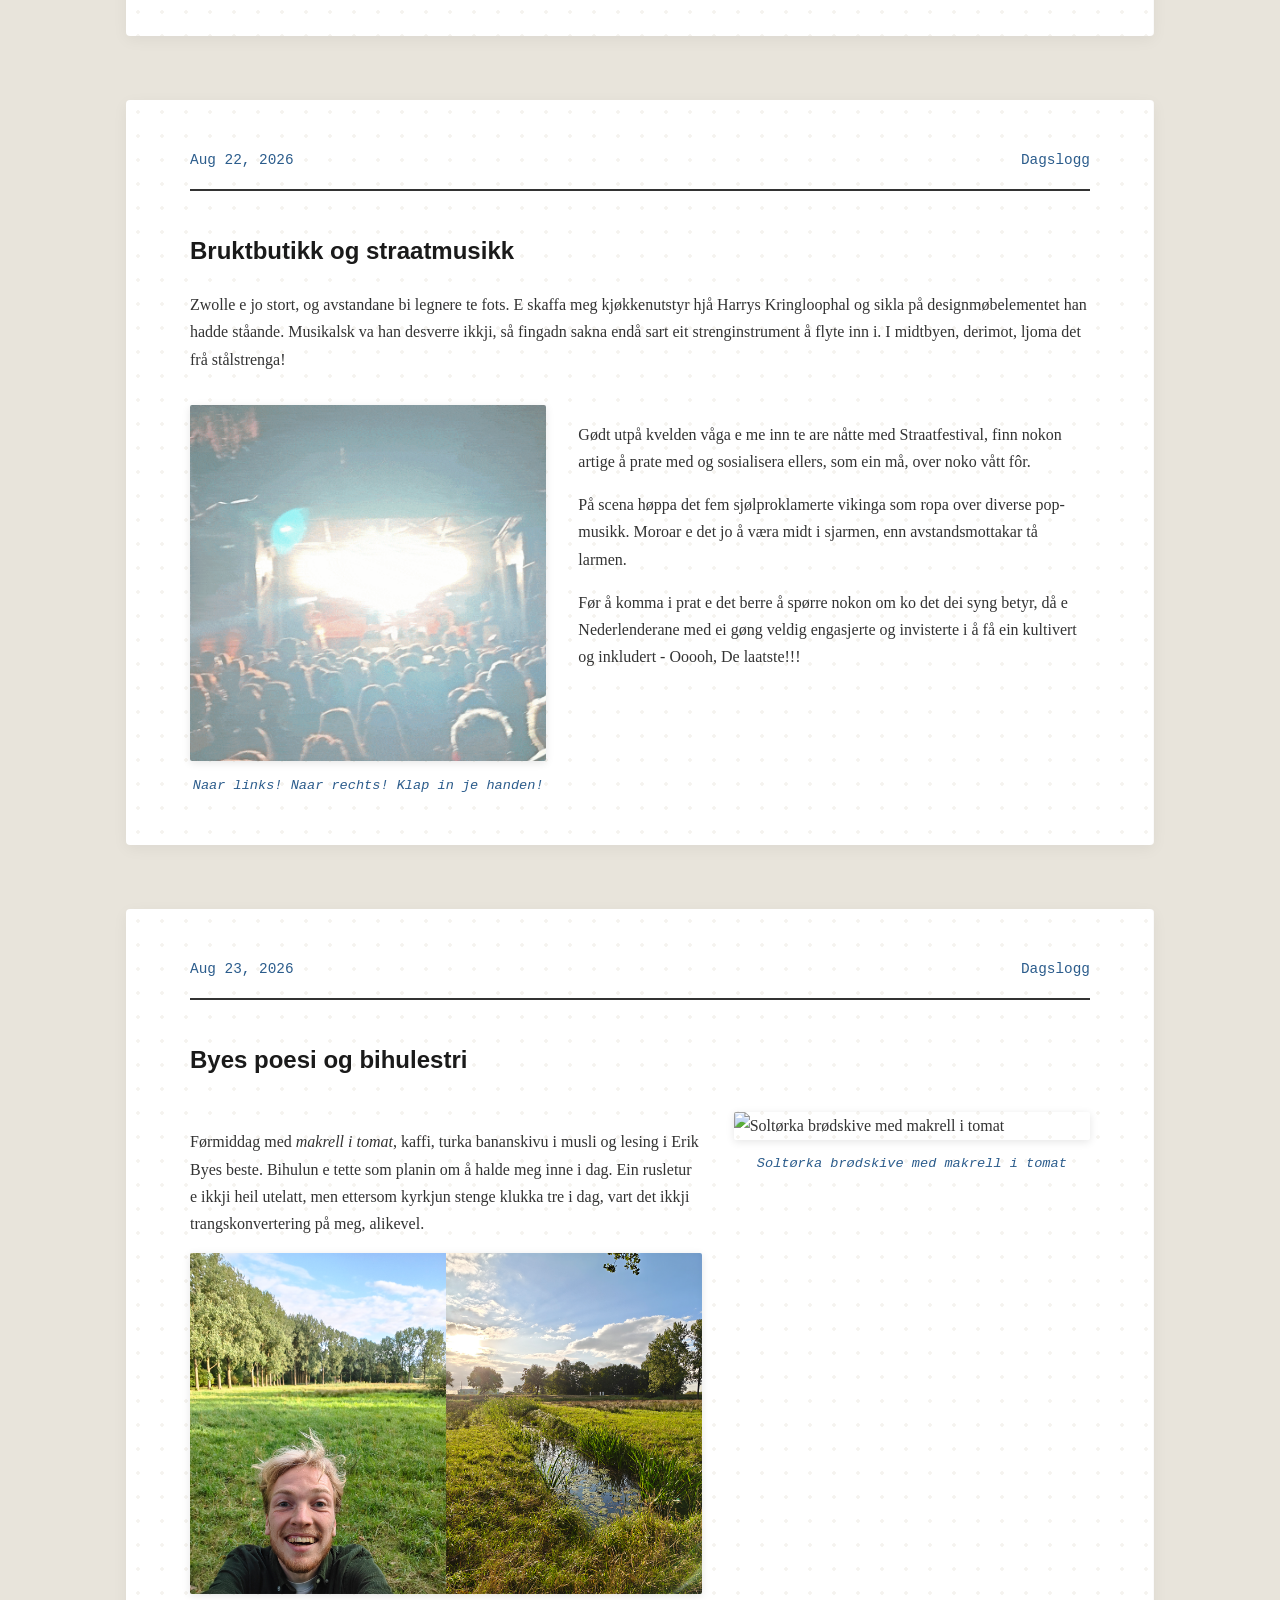
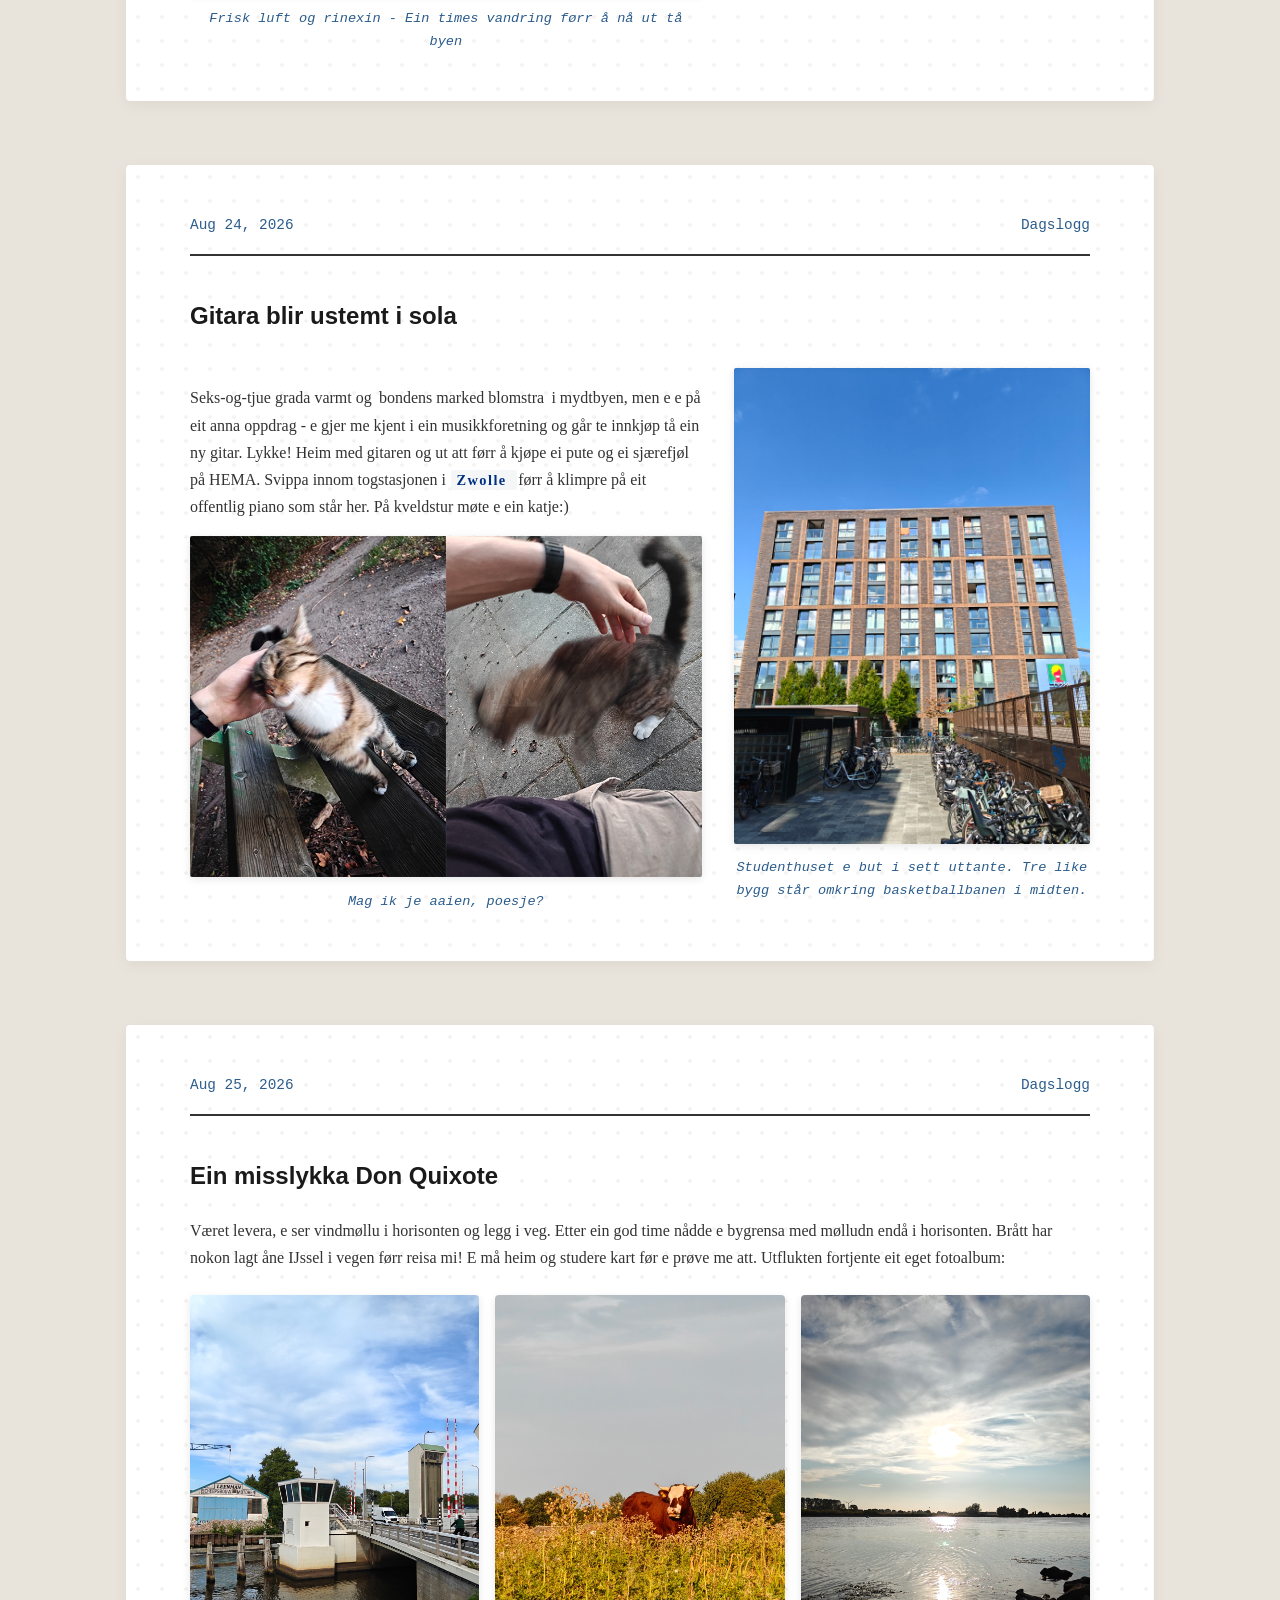
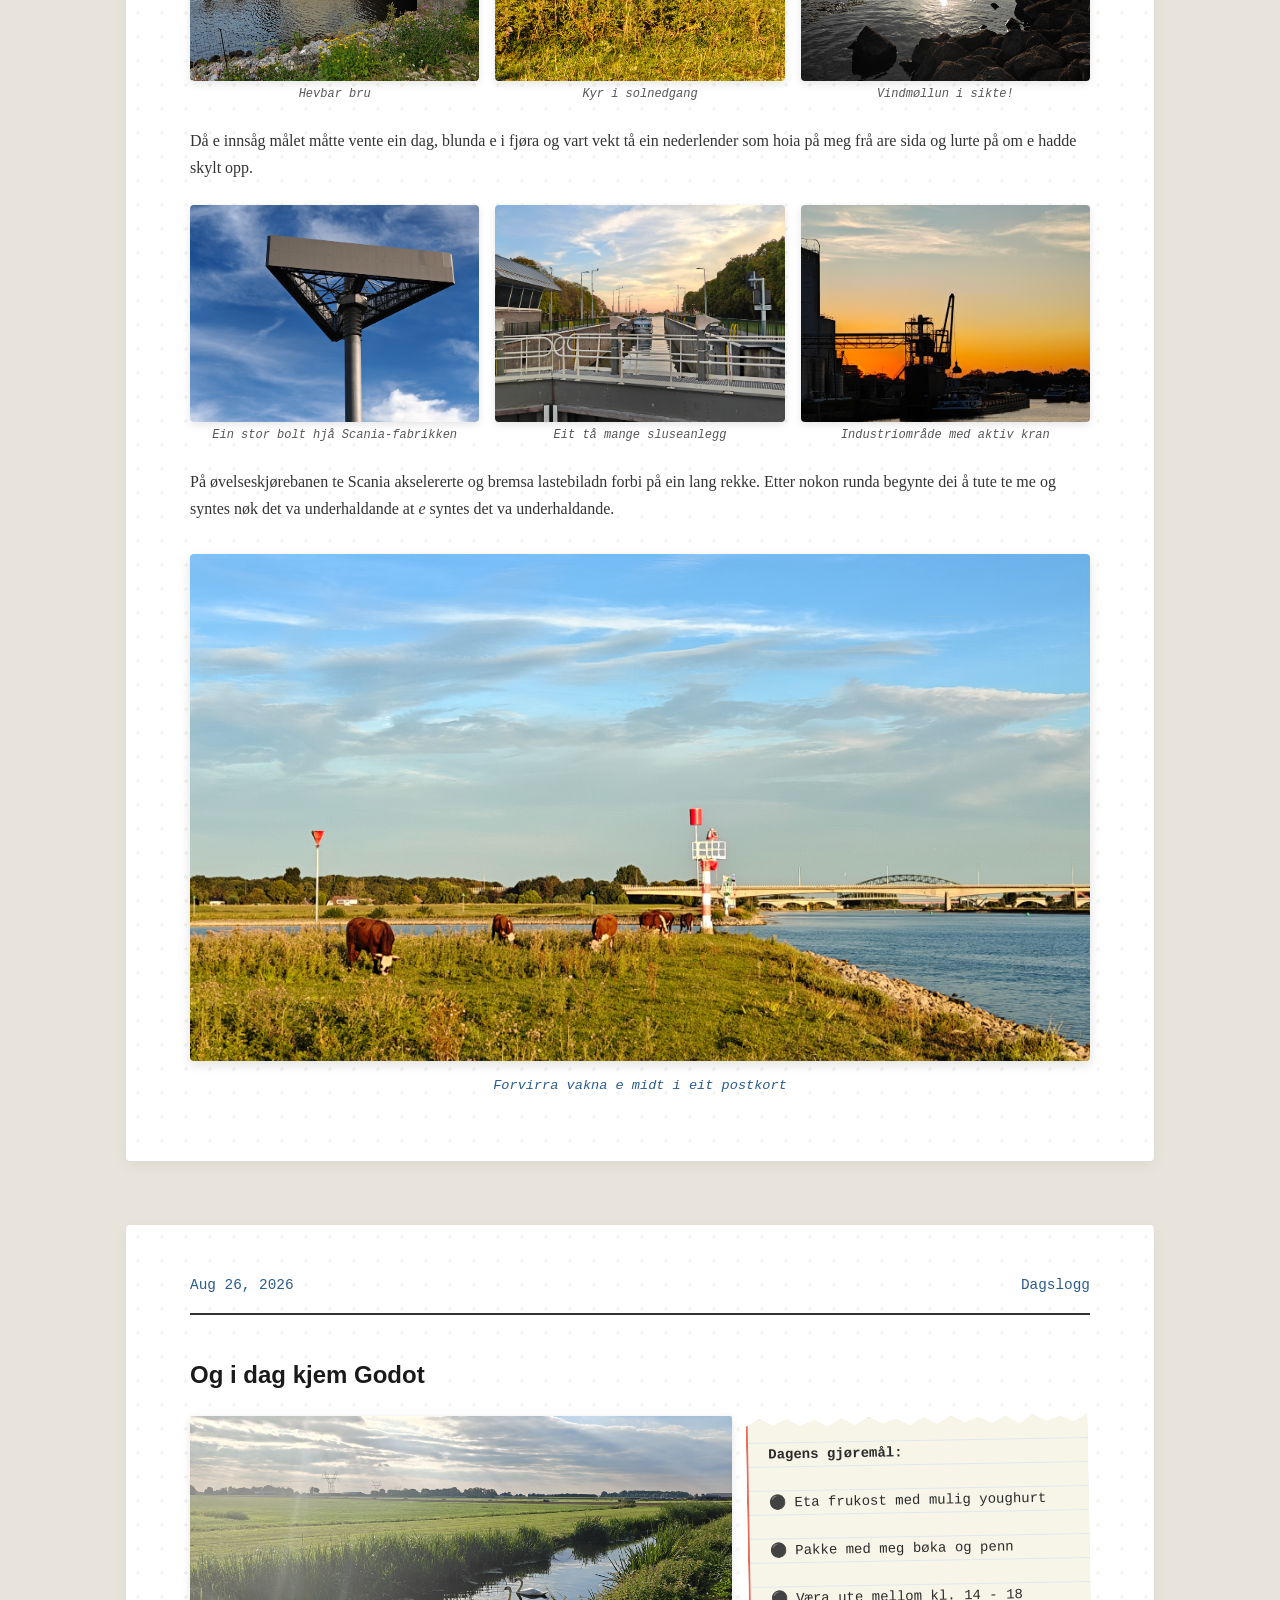
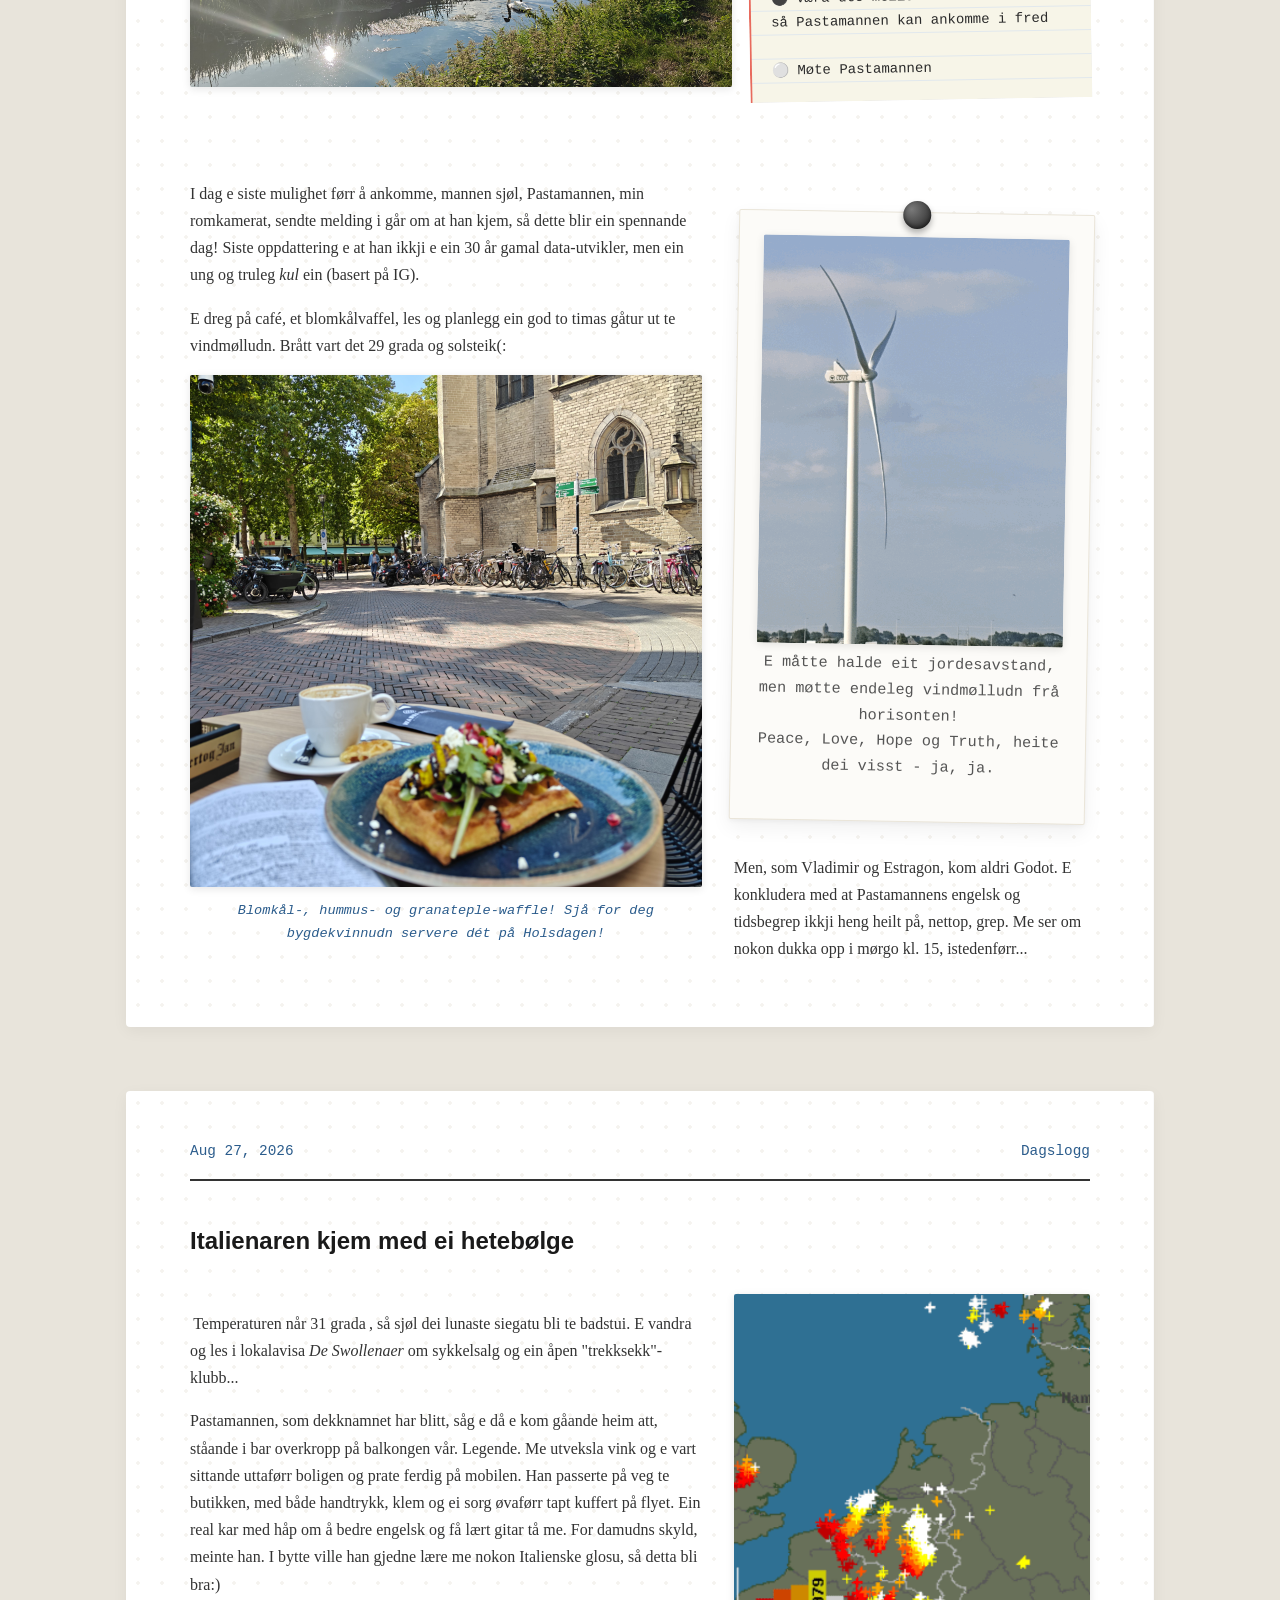
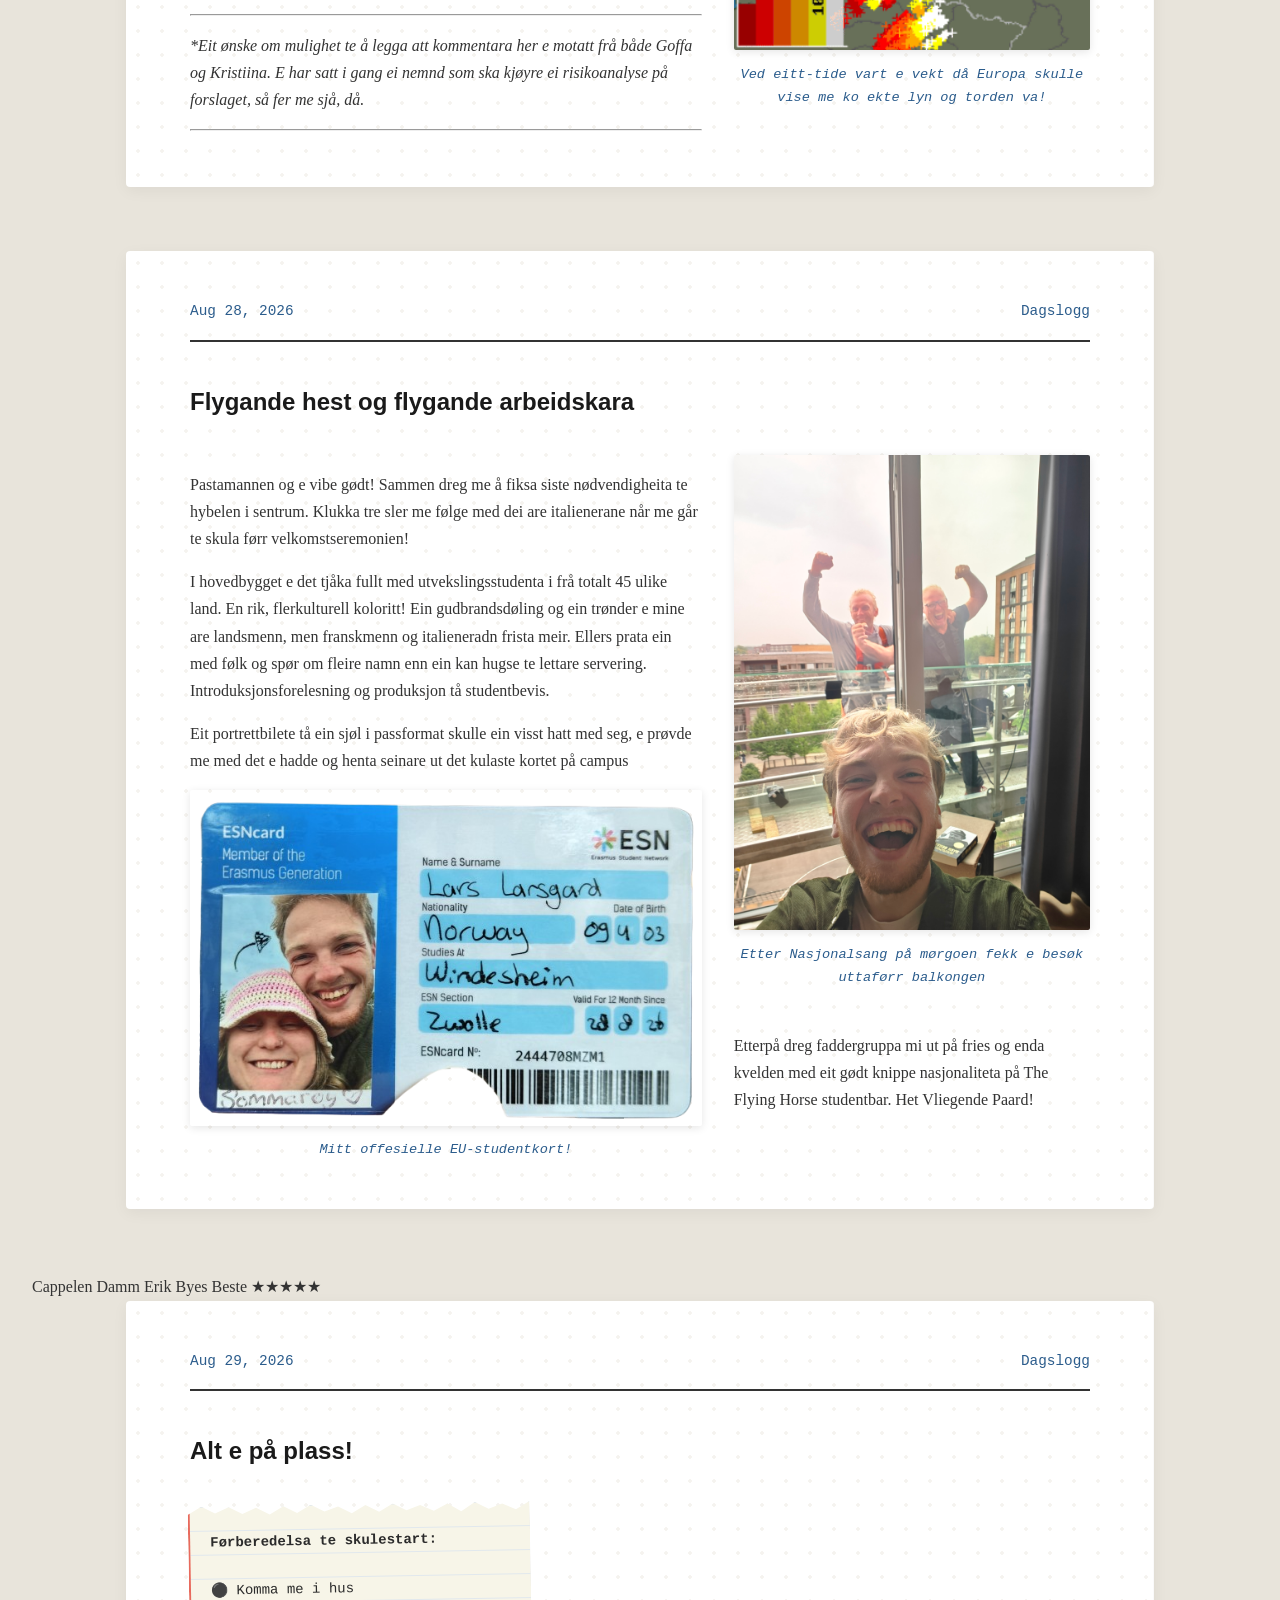
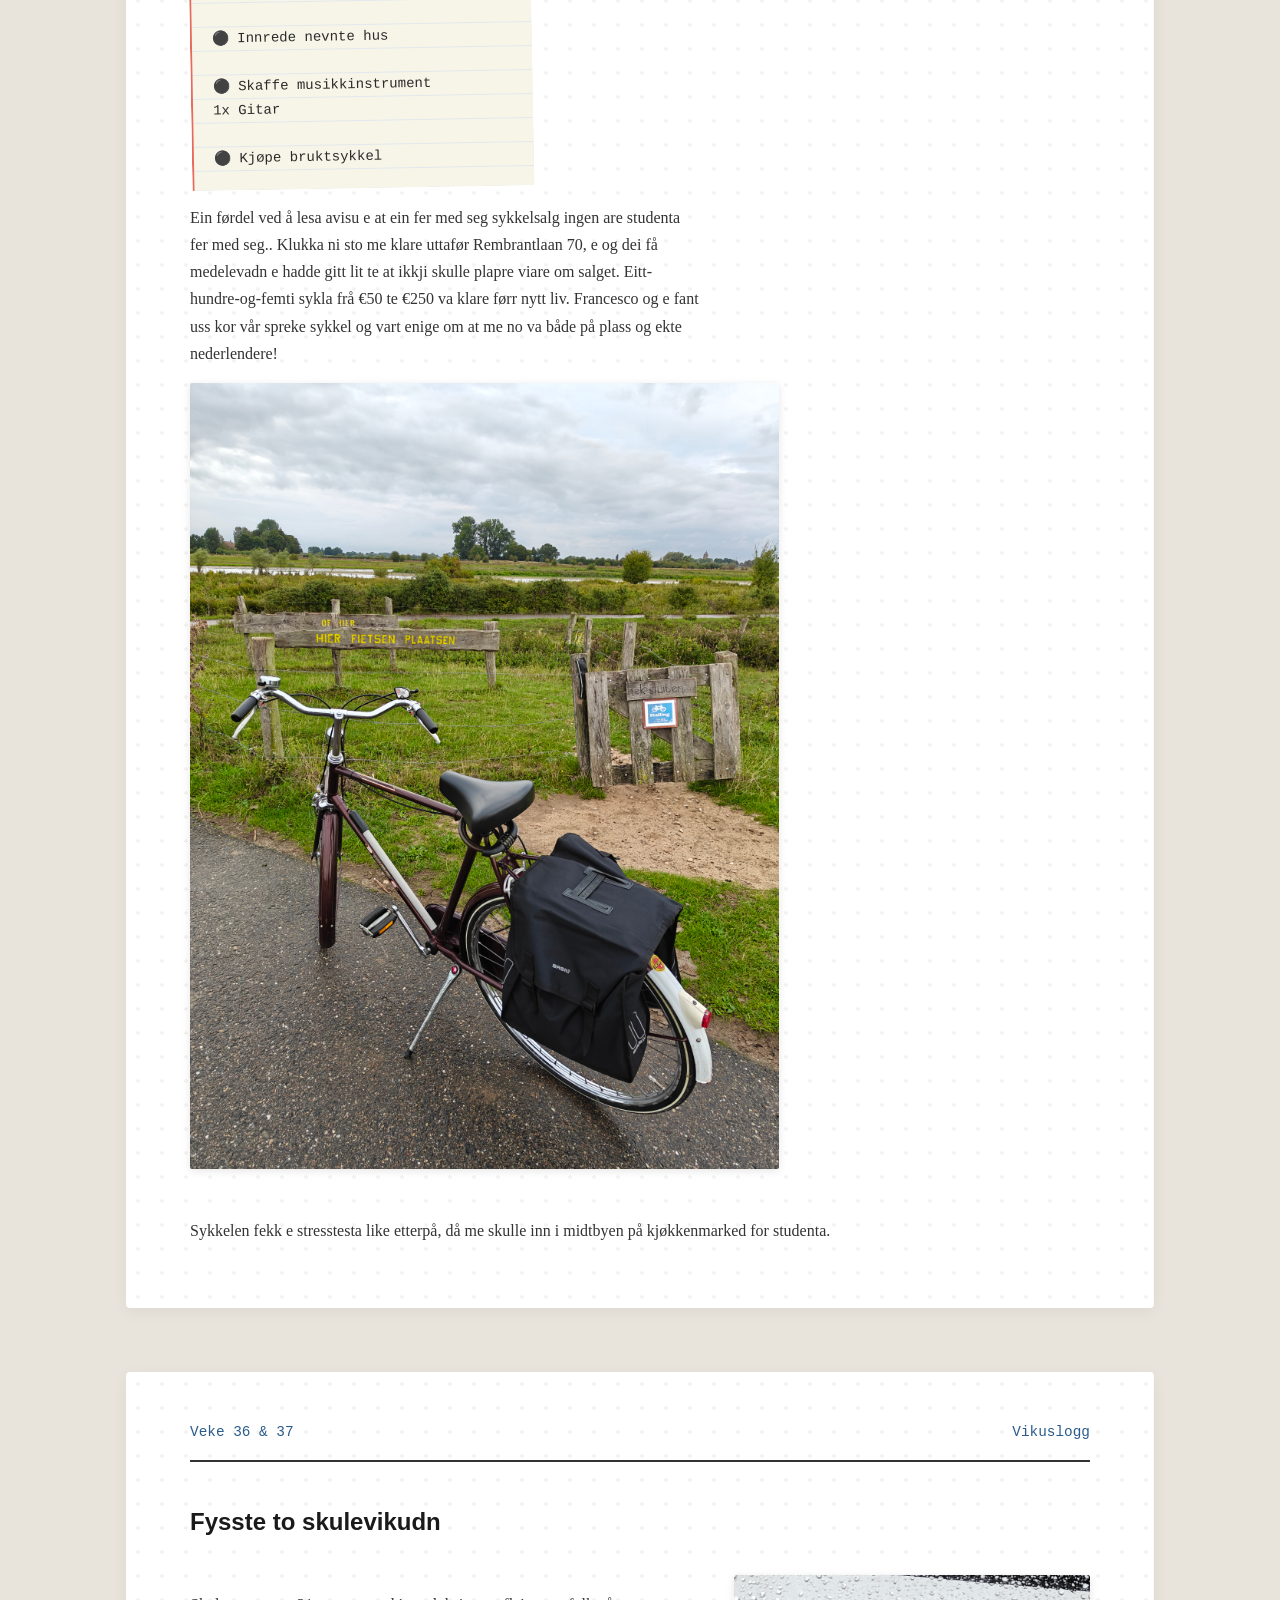
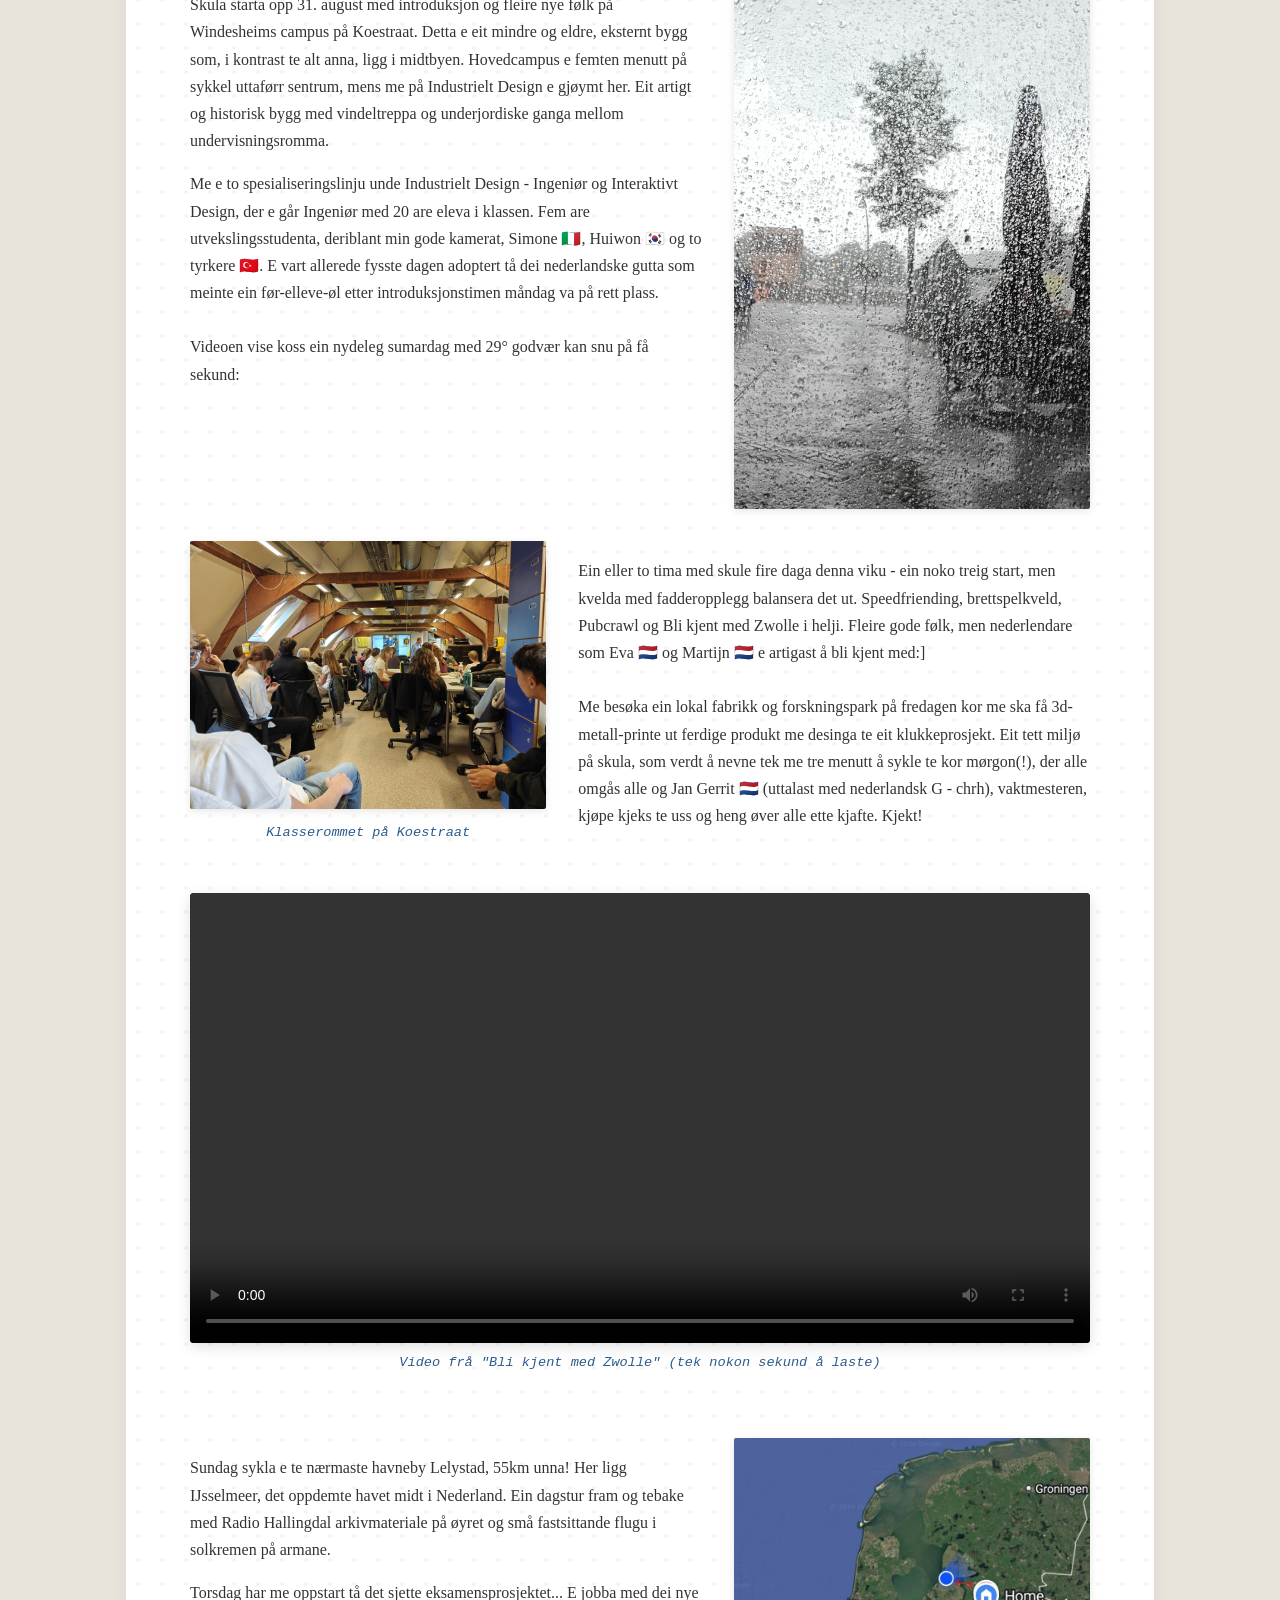
==== commit a5141609: "Update last modified date and add book reviews Updated the last modified date in the header and adde" ====
--- a/index.html
+++ b/index.html
@@ -21,7 +21,7 @@
     <article class="post-box notebook-spread" id="none">
         <header class="journal-header">
             <h1>Lars & Zwolle-soga</h1>
-            <time datetime="2026-09-11T20:00" class="date updated-bob">Sist oppdt. 11.09</time>
+            <time datetime="2026-09-11T20:00" class="date updated-bob">Sist oppdt. 31.10</time>
         </header>
         
         <section class="content-grid">
@@ -579,6 +579,14 @@
     </div>
 </article>
 
+<!-- BOOK REVIEW -->
+<div class="book-spine" style="--text-scale: 210%; --book-length: 75%; --book-bg: #191970; --book-text: #D4AF37	; --book-border: 2px solid #5a0000;">
+  <span class="book-author">Cappelen Damm</span>
+  <span class="book-title">Erik Byes Beste</span>
+  <span class="book-stars">★★★★★</span>
+</div>
+<!-- BOOK REVIEW -->
+
 				<!---------- Dag 11 ---------->
 
     <article class="post-box journal-post" id="dag11">
@@ -666,7 +674,7 @@
     <div class="content-grid">
         <div class="text-block">
             <p>Sundag sykla e te nærmaste havneby Lelystad, 55km unna! Her ligg IJsselmeer, det oppdemte havet midt i Nederland. Ein dagstur fram og tebake med Radio Hallingdal arkivmateriale på øyret og små fastsittande flugu i solkremen på armane.</p>
-			<p>Torsdag har me oppstart tå det sjette eksamensprosjektet... E jobba med dei nye vennadn mine Lano <span class="emoji">🇳🇱</span>, Marvin  <span class="emoji">🇳🇱</span> og Mike <span class="emoji">🇳🇱</span> på klukkeprosjektet, med kun Lano <span class="emoji">🇳🇱</span> på interaktivt design oppgåva, og med Saulé <span class="emoji">🇳🇱</span>, Evie <span class="emoji">🇳🇱</span> og Luuk <span class="emoji">🇳🇱</span> på kulturforståelse. </p>
+			<p>Torsdag har me oppstart tå det sjette eksamensprosjektet... E jobba med dei nye vennadn mine Lano <span class="emoji">🇳🇱</span>, Marvin  <span class="emoji">🇳🇱</span> og Mike <span class="emoji">🇳🇱</span> på klukkeprosjektet, med kun Lano <span class="emoji">🇳🇱</span> på interaktivt design oppgåva, og med Saulé <span class="emoji">🇳🇱</span>, Joel <span class="emoji">🇳🇱</span> og Louis <span class="emoji">🇳🇱</span> på kulturforståelse. </p>
 			<p>I dag, fredag, har e drikki matcha med Saulé <span class="emoji">🇳🇱</span>, då ho vurdera utveksling te OsloMet øve nyttår - god prat og veldig hyggelegt! No venta tacofredag og gitarspeling utover kvelden. Ko helgji ska bringe e e endå usikker på. Alt vel!</p>
         </div>
 
@@ -677,7 +685,236 @@
     </div>
 </article>
 
-
+				<!---------- Veke 38 & 39 ---------->
+
+    <article class="post-box journal-post" id="veke2">
+        <header class="post-meta">
+            <time datetime="2026-09-14" class="post-date">Veke 38 & 39</time>
+            <span class="post-tag">Vikuslogg</span>
+        </header>
+
+    <h2 class="post-title">Tyskland og ... Moss?</h2>
+
+    <div class="content-grid">
+        <!-- VENSTRE: GIF -->
+<div class="text-block">
+            <p>Sundagen 13. tek e hjula fatt og sykla dei 60 kilometeradn og endå litt te rett aust og over grensa te Tyskland! Noterbart e alle ß-adn i gateskilt, pommes frittes med wurst og tacorestelunsj på ein heiltysk fotballbane.</p>
+			<p>Neste bilete e har tatt e no 110 km vest for Zwolle under eit vindkast i Amsterdam. Deretter ein skog og ei jente langt ifrå det e e vant med i Nederland då me tok helji i Moss:)</p>
+			<figure class="media-block">
+            <img src="./assets/images/mossskog.jpg" alt="Mose, gran og hytteluft">
+            <figcaption class="caption">Mose, gran og hytteluft</figcaption>
+		</div>
+        <!-- HØGRE: Tekst -->
+		<figure class="media-block">
+            <img src="./assets/images/amsterdamvind.jpg" class="main-gif" alt="Vinden overrumpla €5' paraplyen min!">
+			
+            <figcaption class="caption">Vinden overrumpla €5' paraplyen min!</figcaption>
+			
+		<br><p>Meir enn ei helg tebake i kjente omgivelse vart det ikkji, så måndag 08:30 starta me opp med "Culture Week" på Koestraat.</p>
+		<p>Meir å si e det ikkji enn at gruppearbeid kor AI jobba på vegne tå dei fleste ikkji direkte motivera. Fleire bildu tek e visst ikkji denna viku før e att sit på Schipol Flyplass og sende bildu tå mysa te Pål som underheldt me på øyret.</p>
+        </figure>
+    </div>
+</article>
+
+<!-- BOOK REVIEW -->
+<div class="book-spine" style="--text-scale: 210%; --book-length: 75%; --book-bg: #808000; --book-text: #D4AF37	; --book-border: 2px solid #5a0000;">
+  <span class="book-author">Åsne Seierstad</span>
+  <span class="book-title">Ufred</span>
+  <span class="book-stars">★★★★★</span>
+</div>
+<!-- BOOK REVIEW -->
+
+				<!---------- Veke 40, 41 & 42 ---------->
+
+    <article class="post-box journal-post" id="veke3">
+        <header class="post-meta">
+            <time datetime="2026-09-28" class="post-date">Veke 40, 41 & 42</time>
+            <span class="post-tag">Vikuslogg</span>
+        </header>
+
+    <h2 class="post-title">Heim te mor (og kjærast (og alle andre(og endå fleire)))</h2>
+
+    <!-- DEL 2: Bilde venstre (5 kol), Tekst høyre (7 kol) -->
+    <div class="content-grid">
+        <figure class="media-block">
+            <img src="./assets/images/wardruna.jpg" alt="Wardruna ljoma unde Sundreberget">
+            <figcaption class="caption">Wardruna ljoma unde Sundreberget</figcaption>
+        </figure>	
+
+        <div class="text-block">
+            <p>Onsdag dreg e frå Zwolle att, rett frå oppstartstime på eit skulekor! Ko skjedde før i viku? Huksa'kji, men heim te mor ska e!</p>
+			<p>Frå Oslo toga Ingrid og e oppover dalen. På veg tå toget kunne ho som hadde sittu bak uss melde at "det hadde vøri <i>sååå</i> kjekt å høyre på koss me prata og at me måtte ha ei trivelegt helg viare." Om ho hadde overhøyrt det me sa? "Neida, berre <i>koss</i> me prata - lykke te i familiebursdag!"</p>
+			<p>Lurdag vandra me rundt på Geilo unde Matfestivalen, helste på følk, nikka te halvt kjente og høyrte på Lukris og Amalie synge. Så bar det te Ål!</p>
+        </div>
+    </div>
+
+    <!-- Intro Text -->
+    <div class="text-block full-width">
+        <p>Skarvet og ekte fjellandskap e det e har sakna mest, så dagen etter Wardruna og Eilifs 70 årslag dykka me inn i haustfargudn:</p>
+    </div>
+	
+    <!-- 2. THREE LANDSCAPE IMAGES (Side by side) -->
+    <div class="photo-gallery-grid">
+        <figure class="gallery-item">
+            <img src="./assets/images/randaby.jpg" class="img-landscape" alt="Skarvet frå Randabu">
+            <figcaption class="caption">Skarvet frå Randabu</figcaption>
+        </figure>
+        <figure class="gallery-item">
+            <img src="./assets/images/kjerasttur.jpg" class="img-landscape" alt="Te Kleivetjønn!">
+            <figcaption class="caption">Te Kleivetjønn!</figcaption>
+        </figure>
+        <figure class="gallery-item">
+            <img src="./assets/images/tommelskarv.jpg" class="img-landscape" alt="Tipp topp med vennestrikka vøttu">
+            <figcaption class="caption">Tipp topp med vennestrikka vøttu</figcaption>
+        </figure>
+    </div>
+
+    <!-- Mid Text -->
+    <div class="text-block full-width">
+        <p>Nede i bygde e det nøk å ta fatt i tå lauv og ... saui?</p>
+    </div>
+
+    <!-- 1. THREE PORTRAIT IMAGES (Side by side) -->
+    <div class="photo-gallery-grid">
+        <figure class="gallery-item">
+            <img src="./assets/images/sykkelslange.jpg" class="img-portrait" alt="Det e'kji rampefritt å jobbe på barneskule">
+            <figcaption class="caption">Det e'kji rampefritt å jobbe på barneskule</figcaption>
+        </figure>
+        <figure class="gallery-item">
+            <img src="./assets/images/sausausau.jpg" class="img-portrait" alt="Trøste og bææære! Hjølp me opp!">
+            <figcaption class="caption">Trøste og bææære! Hjølp me opp!</figcaption>
+        </figure>
+        <figure class="gallery-item">
+            <img src="./assets/images/pappatre.jpg" class="img-portrait" alt="Grein nummer to frå venstre minna skrekkeleg om ein e kjenne">
+            <figcaption class="caption">Grein nummer to frå venstre minna skrekkeleg om ein e kjenne</figcaption>
+        </figure>
+    </div>
+
+    <!-- Intro Text -->
+    <div class="text-block full-width">
+        <p>Etter ei helg i Oslo e det jobbviku unde Randen. Snøen va sjølvsagt berre innom mens e va tiger.</p>
+    </div>
+	
+    <!-- 2. THREE LANDSCAPE IMAGES (Side by side) -->
+    <div class="photo-gallery-grid">
+        <figure class="gallery-item">
+            <img src="./assets/images/randensykkel.jpg" class="img-landscape" alt="Elsykkelen e må kreditere Mamma for">
+            <figcaption class="caption">Elsykkelen e må kreditere Mamma for</figcaption>
+        </figure>
+        <figure class="gallery-item">
+            <img src="./assets/images/kulvert.jpg" class="img-landscape" alt="Arbeid rundt kulverten">
+            <figcaption class="caption">Arbeid rundt kulverten</figcaption>
+        </figure>
+        <figure class="gallery-item">
+            <img src="./assets/images/randenkamerasno.jpg" class="img-landscape" alt="Sett live frå lunsj i Oslo">
+            <figcaption class="caption">Sett live frå lunsj i Oslo</figcaption>
+        </figure>
+    </div>
+
+    <!-- Intro Text -->
+    <div class="text-block full-width">
+        <p>To gode viku heime gjorde gødt og sang i kroppen heile vegen ned att te Nederland.</p>
+    </div>
+
+    <!-- 1. THREE PORTRAIT IMAGES (Side by side) -->
+    <div class="photo-gallery-grid">
+        <figure class="gallery-item">
+            <img src="./assets/images/trefelling.jpg" class="img-portrait" alt="Pål-prosjekt på Hovdestølen">
+            <figcaption class="caption">Pål-prosjekt på Hovdestølen</figcaption>
+        </figure>
+        <figure class="gallery-item">
+            <img src="./assets/images/oddbjornol.jpg" class="img-portrait" alt="Det e'kji rampefritt å jobbe på barneskule">
+            <figcaption class="caption">I Oslo va tilfeldigvis denna vegabonden</figcaption>
+        </figure>
+        <figure class="gallery-item">
+            <img src="./assets/images/gladskilt.jpg" class="img-portrait" alt="Grein nummer to frå venstre minna skrekkeleg om ein e kjenne">
+            <figcaption class="caption">Ikkji anna å gjera!</figcaption>
+        </figure>
+    </div>
+</article>
+<!-- BOOK REVIEW -->
+<div class="book-spine" style="--text-scale: 80%; --book-length: 50%; --book-bg: #8A0303; --book-text: #FAFAFA	; --book-border: 2px solid #5a0000;">
+  <span class="book-author">Oxford</span>
+  <span class="book-title">A Very Short Introduction To Blood</span>
+  <span class="book-stars">★★★★☆</span>
+</div>
+<!-- BOOK REVIEW -->
+<!-- BOOK REVIEW -->
+<div class="book-spine" style="--text-scale: 140%; --book-length: 70%; --book-bg: #F0EAD6; --book-text: #1A1A1A	; --book-border: 2px solid #5a0000;">
+  <span class="book-author">Edvart Hoem</span>
+  <span class="book-title">Ung mann vil ut</span>
+  <span class="book-stars">★★★★☆</span>
+</div>
+<!-- BOOK REVIEW -->
+
+				<!---------- Veke 43 & 44 ---------->
+
+    <article class="post-box journal-post" id="veke4">
+        <header class="post-meta">
+            <time datetime="2026-10-19" class="post-date">Veke 43 & 44</time>
+            <span class="post-tag">Vikuslogg</span>
+        </header>
+
+    <h2 class="post-title">Nederland med tonesatt giv</h2>
+	
+	    <!-- DEL 1: Tekst venstre (7 kol), GIF høyre (5 kol) -->
+    <div class="content-grid">
+        <div class="text-block">
+            <p>Fysste viku tebake rinn vekk te ok skuletima og lesing tå fleire bøka. E hadde gløymt kor fort ein les bøka når ein berre har tida te det - ser fram te fleire klassikera!</p>
+			<p>På lurdag dreg me med ESN te Groeningen, Nederlands største studentby liggande nord i landet. Her vandra me rundt unde eit halvhjerta sight-seeing-opplegg før e bruka fritimadn i bokcafe. Ekstremværet kjem, men på bussen sit e turr i heildekkande regnkleu medan dei are drypp som våte kattu. Dansepause! Då e fer låne ein paraply.</p>
+			
+        <figure class="gallery-item">
+            <img src="./assets/images/ESN.JPG" class="img-landscape" alt="Utveklsningsstudentadn i Groeningen lurdag 24.">
+            <figcaption class="caption">Tjue poeng te den som klara å sjå meg</figcaption>
+        </figure>
+		
+        </div>
+
+        <figure class="media-block">
+            <img src="./assets/gifs/groningen.gif" alt="Ikkji gi ein musikalartist paraplyen din">
+        </figure>
+    </div>
+	
+    <div class="content-grid">
+        <!-- VENSTRE: GIF -->
+<div class="text-block">
+            <p>No som Bård ska slutte som programleiar i Nytt på nytt, treng e desperat ein anna dag å glede me te i viku. Onsdaga syng e i eit lite studentkor saman med seks are, overraskande profesjonelle, eleva. Korleiar Herman jobba som sangpedagog på skula og driv på fritida fleire kor i Zwolle og omegn.</p>
+			<figure class="media-block">
+            <img src="./assets/images/bachinvite.jpg" alt="På sundag braka det laust i Hattem">
+            <figcaption class="caption">På sundag braka det laust i Hattem</figcaption>
+		</div>
+        <!-- HØGRE: Tekst -->
+		<figure class="media-block">
+            <img src="./assets/images/nyeboka.jpg" class="main-gif" alt="I eit antikvariat / bokhandel i Zwolle kuppa e fleire spennande bøka">
+            <figcaption class="caption">I eit antikvariat / bokhandel i Zwolle kuppa e fleire spennande bøka</figcaption>
+			
+		<p>Herman meine e kunne ha blitt profesjonell sanger på fulltid - det e eit komplement e kjem te å leva på lenge! Han let me auditionere for eit kor han e med og driv som ska framføre ein Bach kantate kommande sundag. E e frelst! Heime pugga e nota som alder før og Herman tebyr meg to sangtima for å leie meg gjønom. I dag har e møtt te fysste korøving med tredve autentiske Nederlendera tå dei eldre utgåvudn i Hattem. Med e òg Mirella <span class="emoji">🇵🇱</span> frå studentkoret, like overvelda som meg. I mørgo ska e tebake for å framføre og har rekrutert Eva <span class="emoji">🇳🇱</span>, Riina <span class="emoji">🇫🇮</span>, Nadia <span class="emoji">🇵🇱</span> og Nastia <span class="emoji">🇺🇦</span> te å støtte frå salen. Francesco  <span class="emoji">🇮🇹	</span> ymta og om at han gjedne ville komma:) Detta e frykteleg artigt!</p>
+
+    </div>
+</article>
+
+<!-- BOOK REVIEW -->
+<div class="book-spine" style="--text-scale: 90%; --book-length: 50%; --book-bg: #8A0303; --book-text: #FAFAFA	; --book-border: 2px solid #5a0000;">
+  <span class="book-author">Athol Yates</span>
+  <span class="book-title">The Second Trans-Siberian Railway</span>
+  <span class="book-stars">★★★★☆</span>
+</div>
+<!-- BOOK REVIEW -->
+<!-- BOOK REVIEW -->
+<div class="book-spine" style="--text-scale: 140%; --book-length: 75%; --book-bg: #8B4513; --book-text: #D4AF37; --book-border: 2px solid #5a0000;">
+  <span class="book-author">Tarjei Vesås</span>
+  <span class="book-title">Fuglane</span>
+  <span class="book-stars">★★★★★</span>
+</div>
+<!-- BOOK REVIEW -->
+<!-- BOOK REVIEW -->
+<div class="book-spine" style="--text-scale: 210%; --book-length: 90%; --book-bg: #191970; --book-text: #FAFAFA	; --book-border: 2px solid #5a0000;">
+  <span class="book-author">Sally Rooney</span>
+  <span class="book-title">Intermezzo</span>
+  <span class="book-stars">★★★★★</span>
+  <span class="book-bookmark"></span>
+</div>
+<!-- BOOK REVIEW -->
 
 <script data-goatcounter="https://larslarsgard.goatcounter.com/count"
         async src="//gc.zgo.at/count.js"></script>
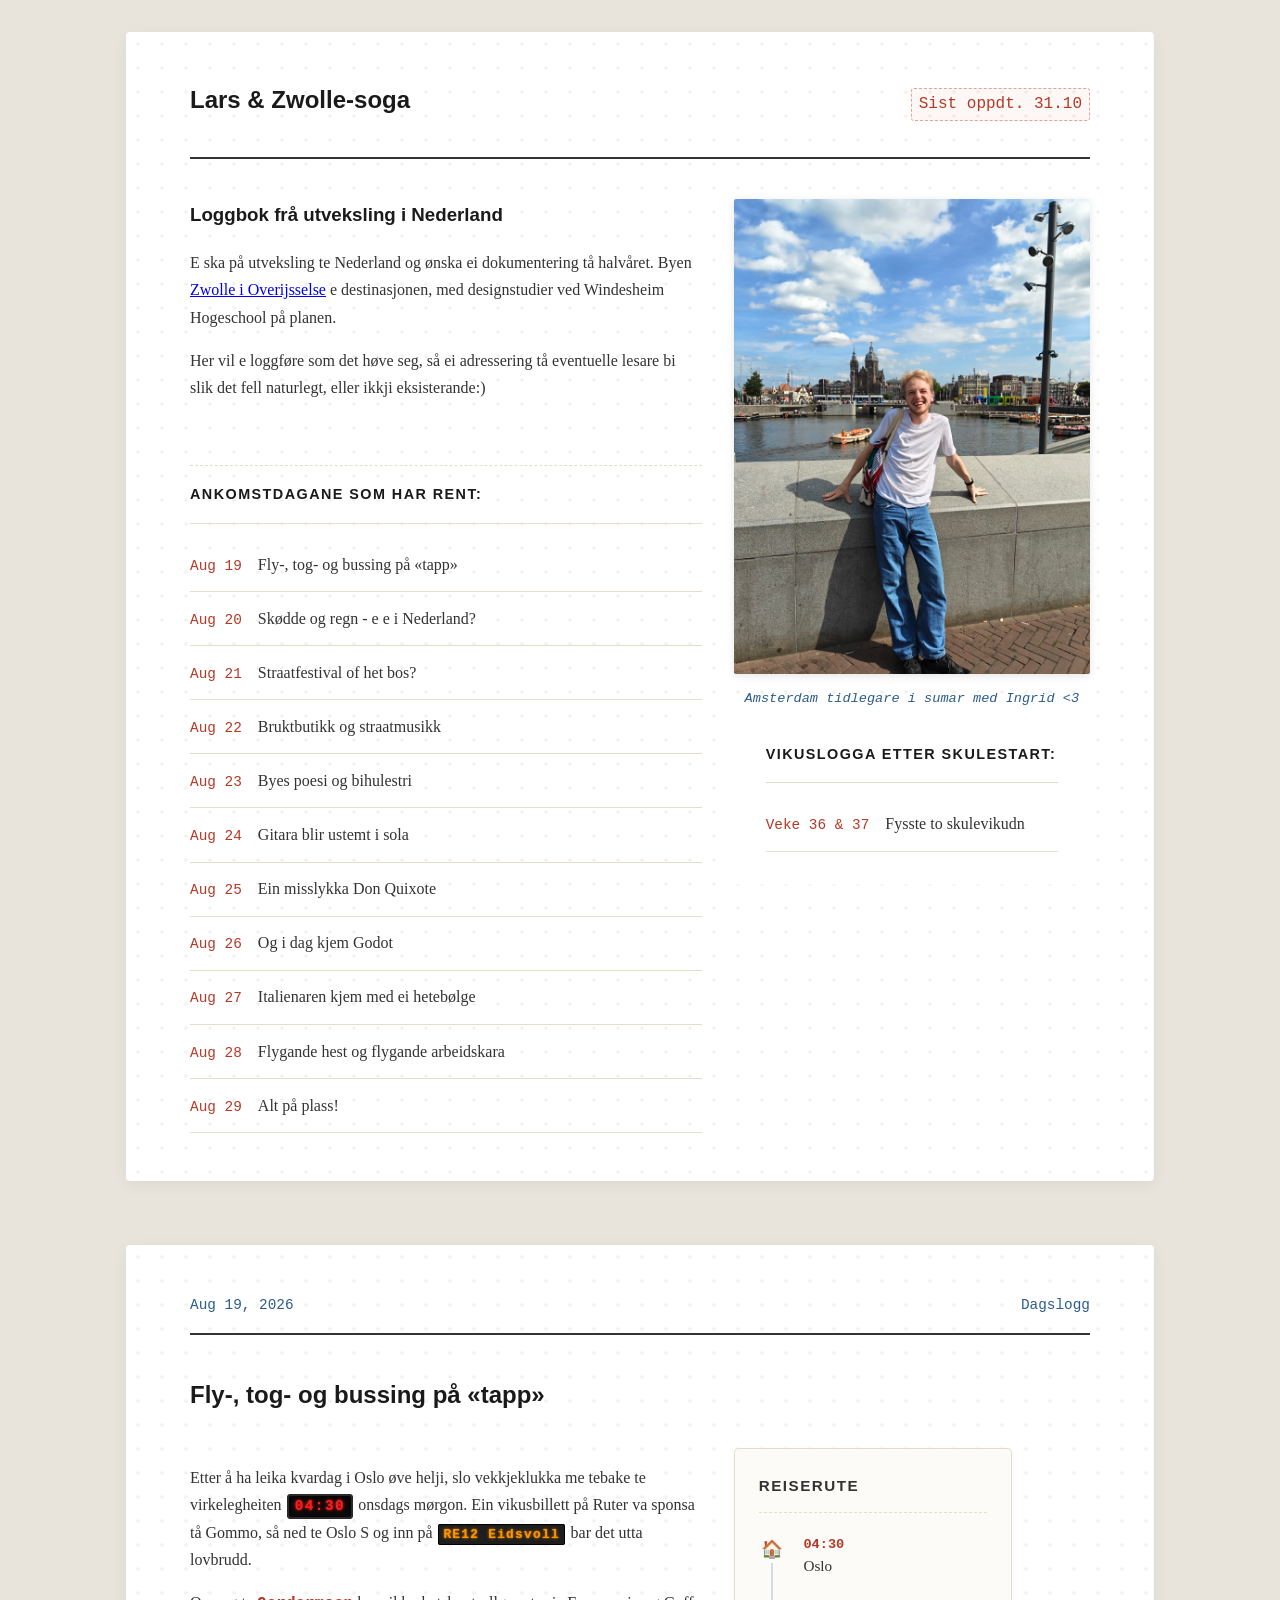
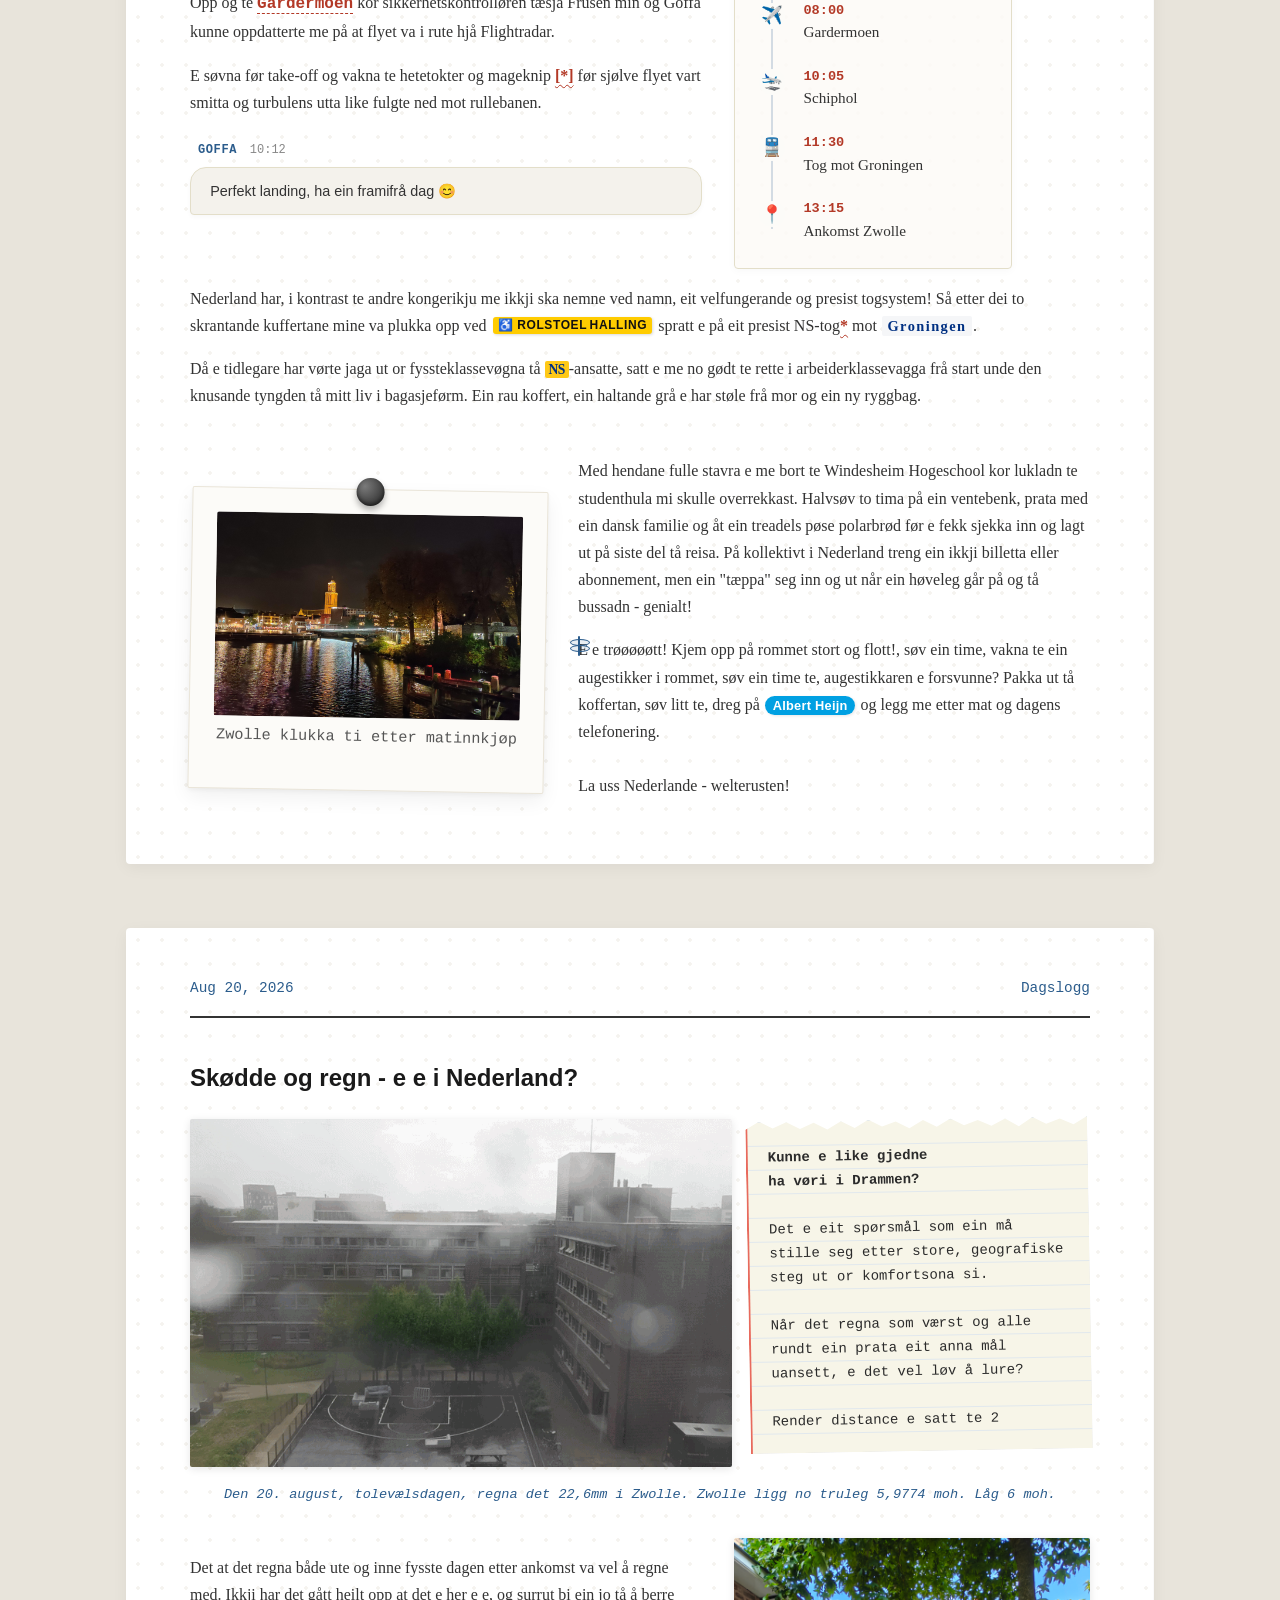
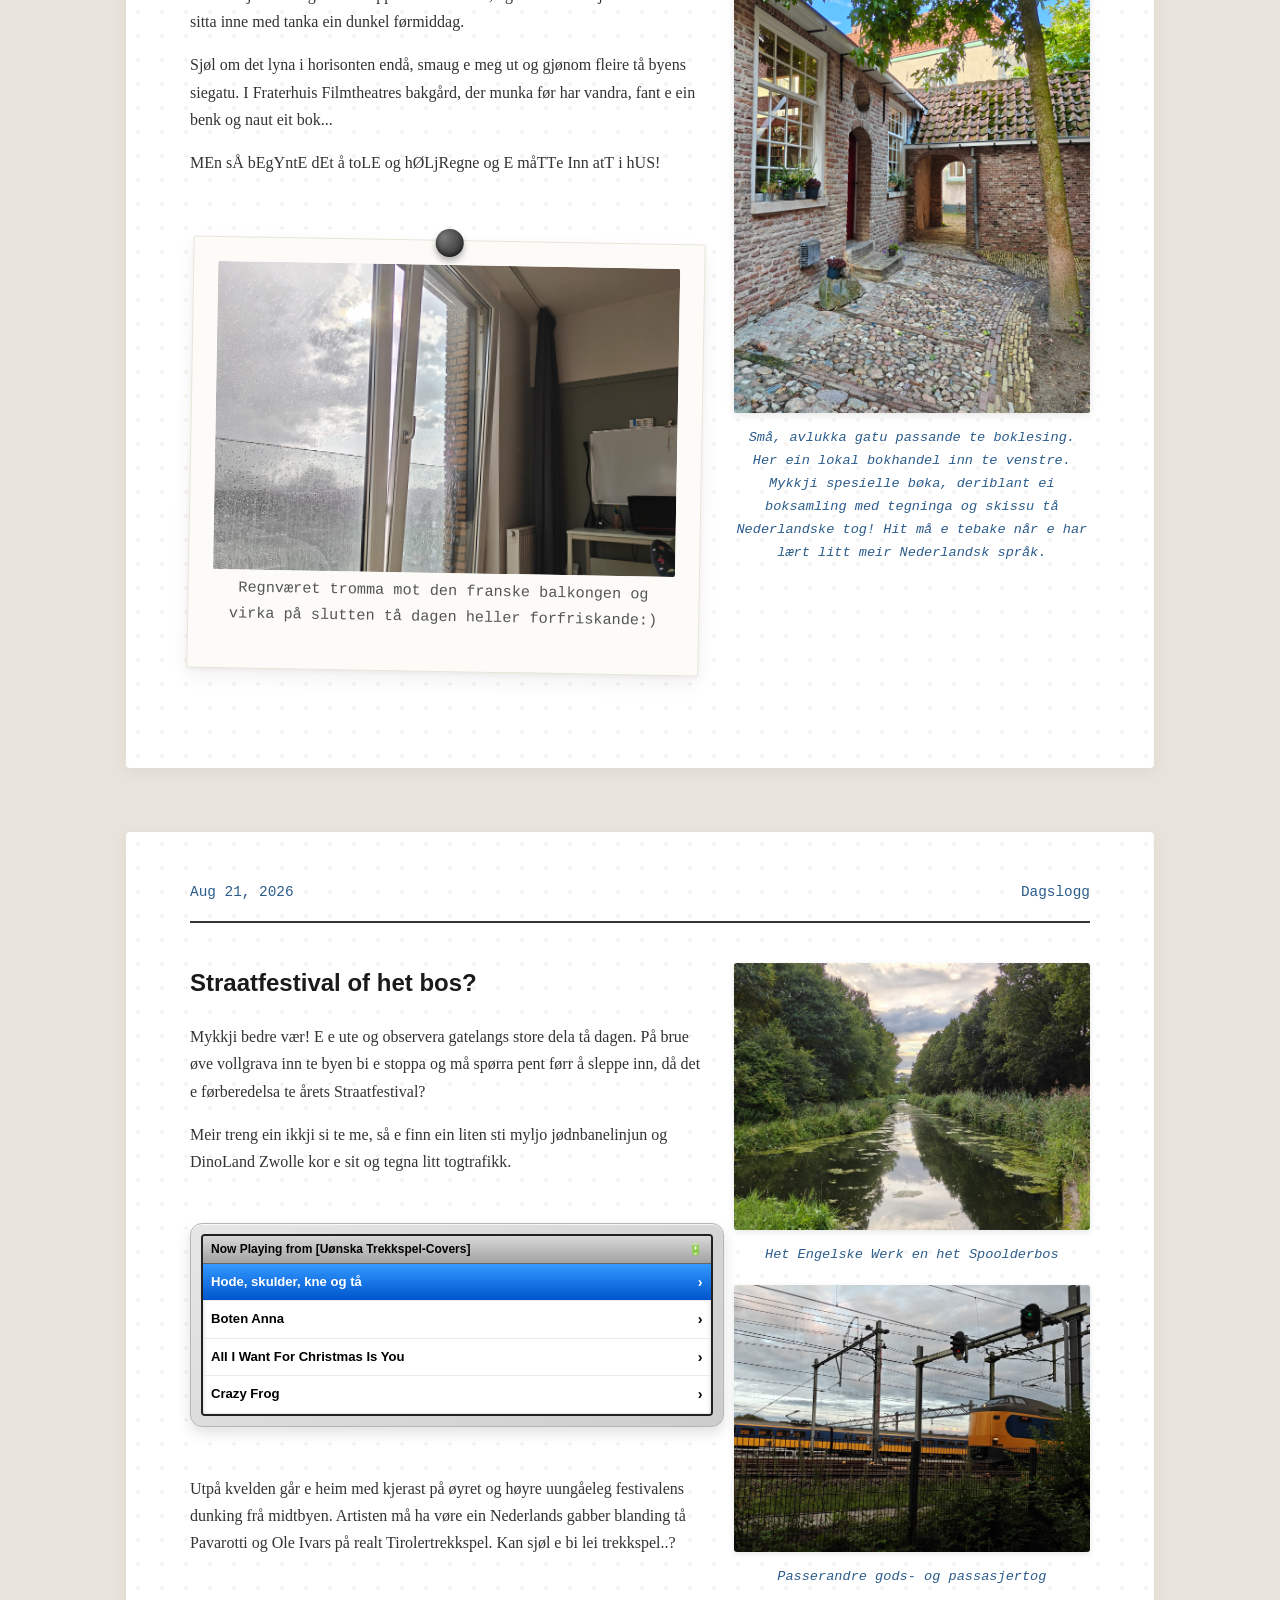
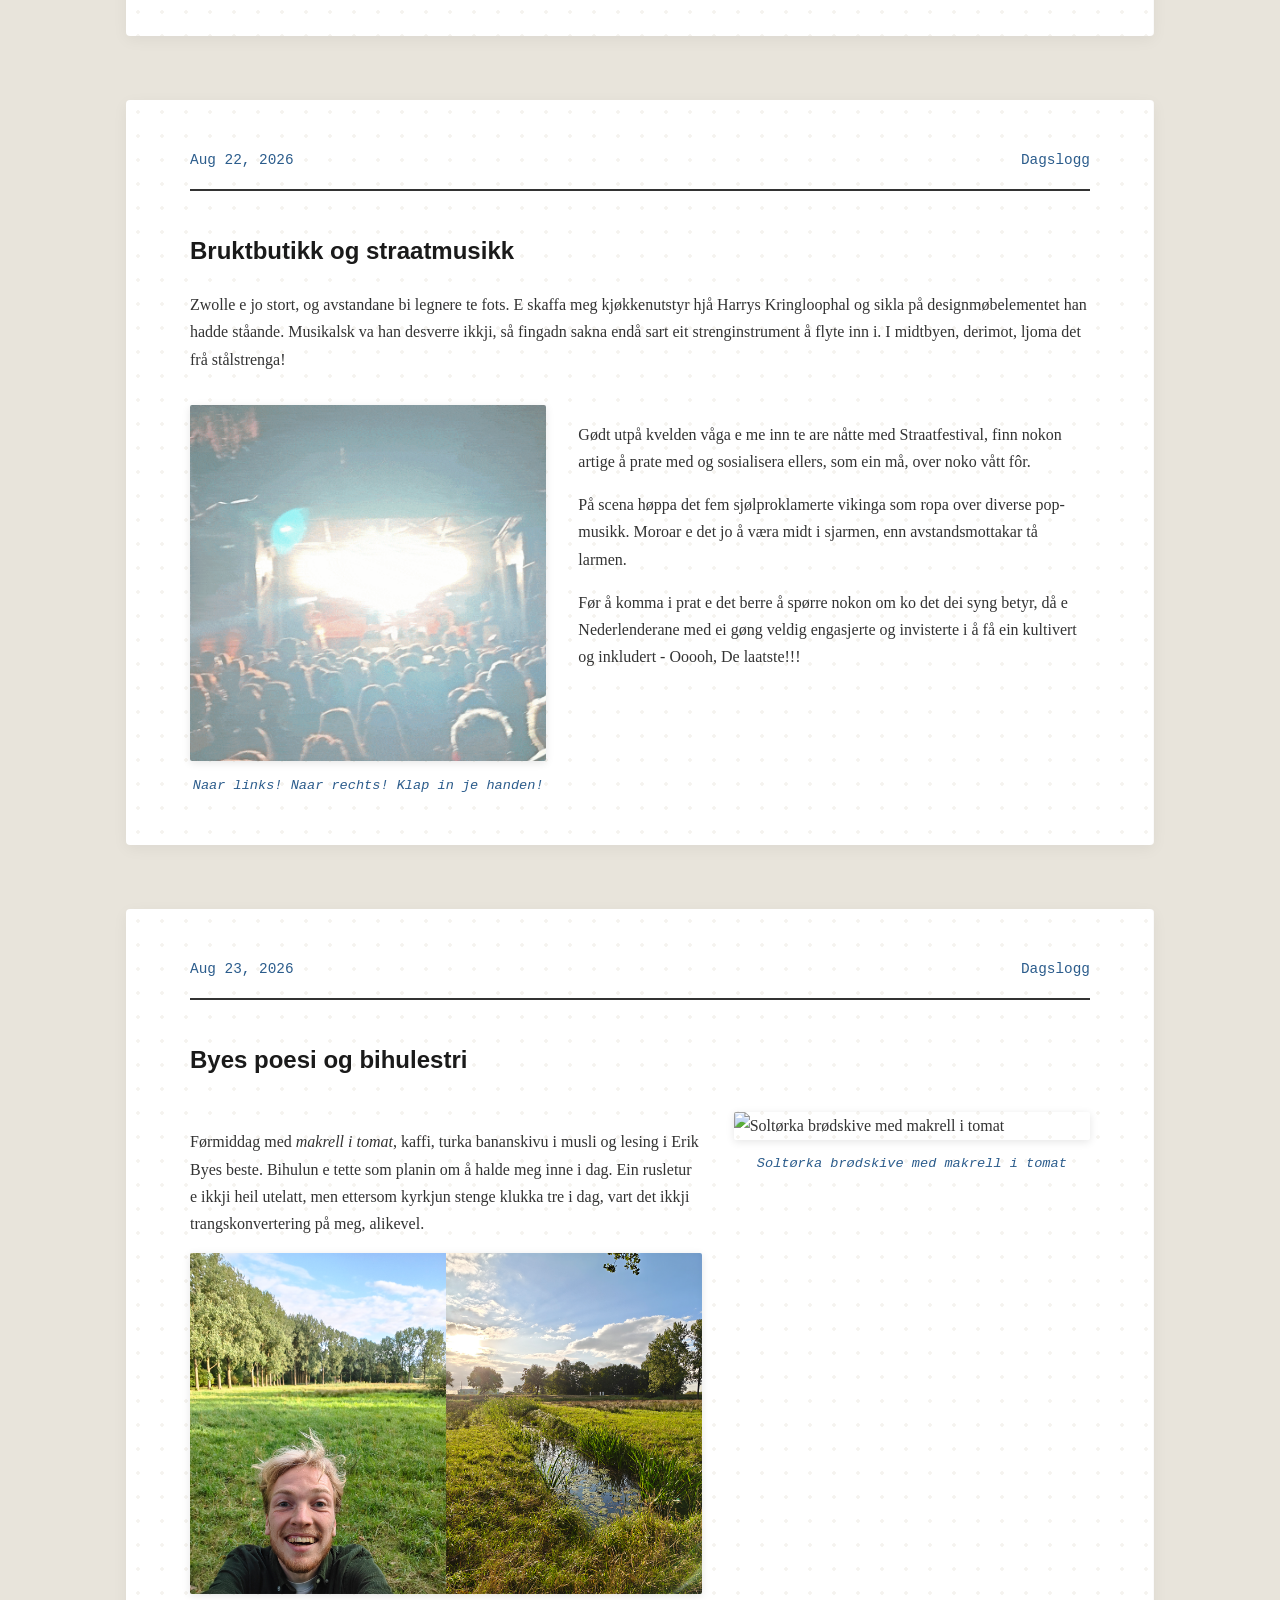
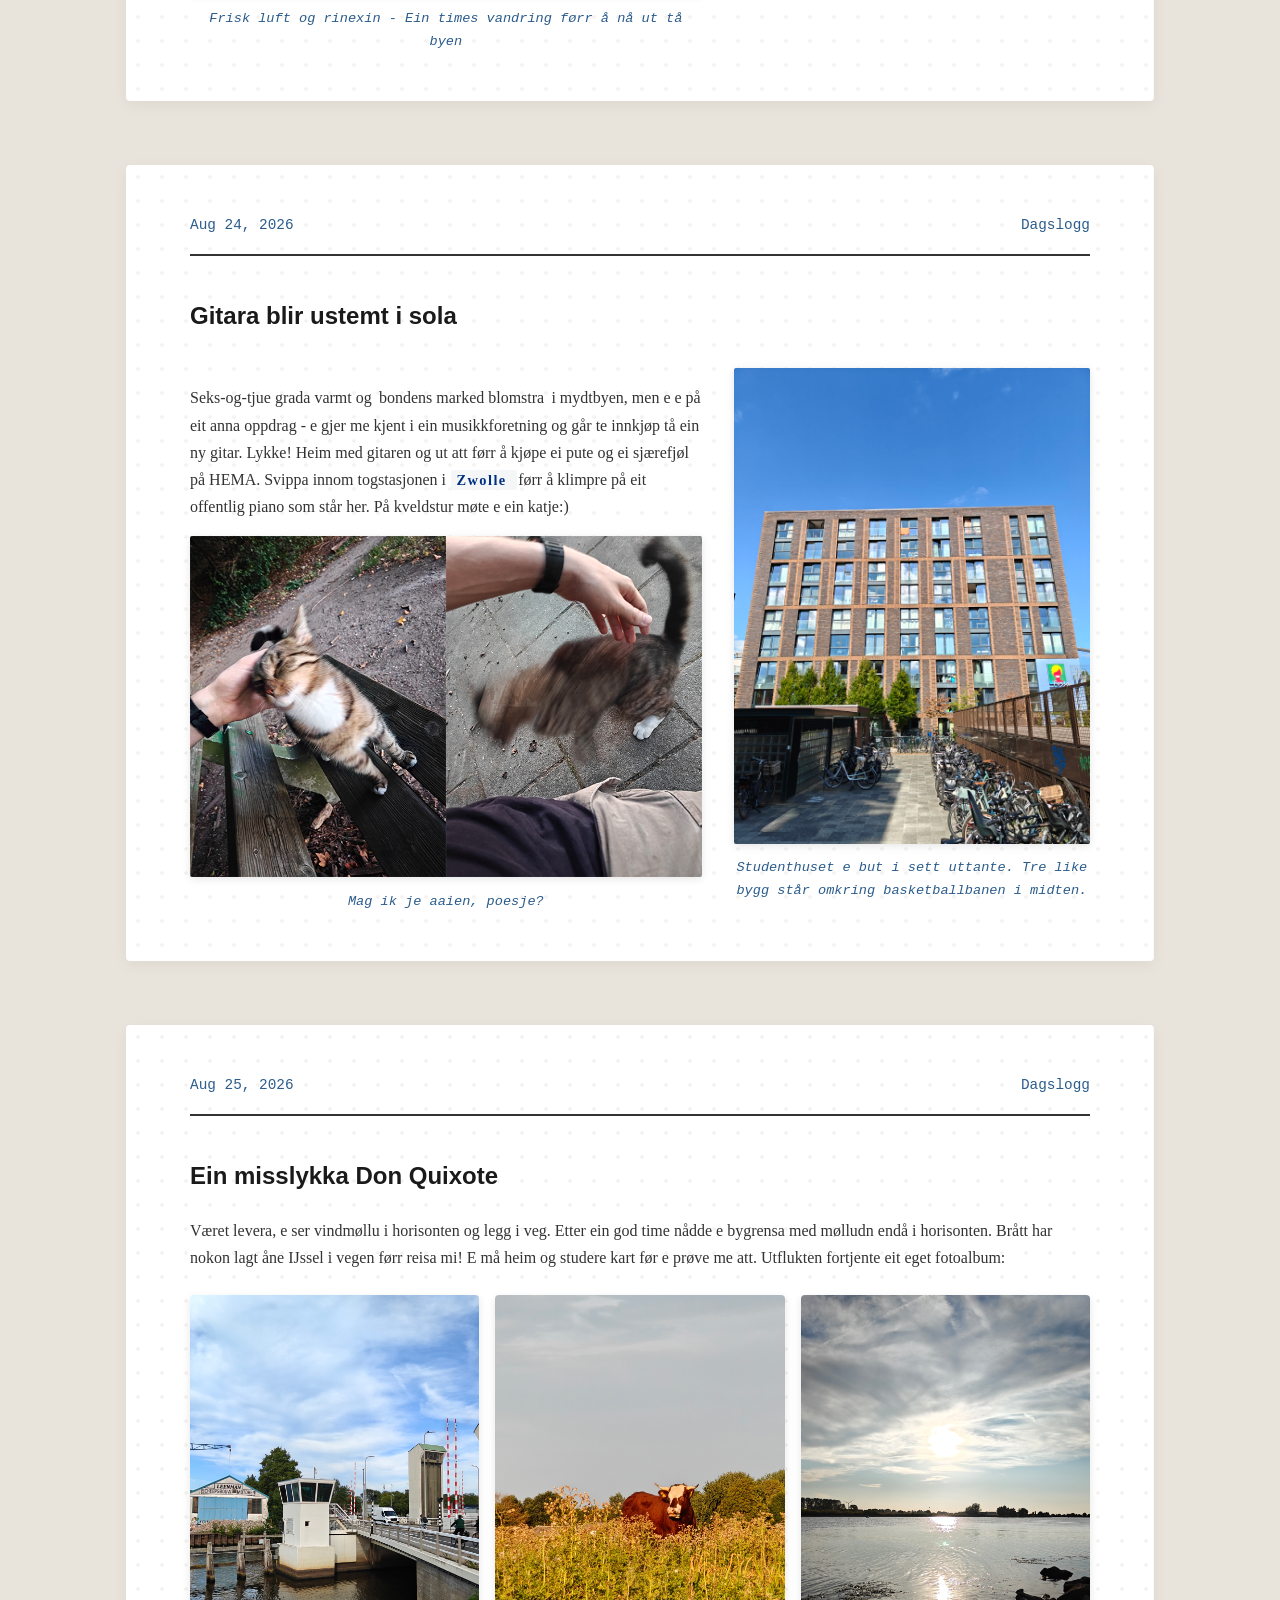
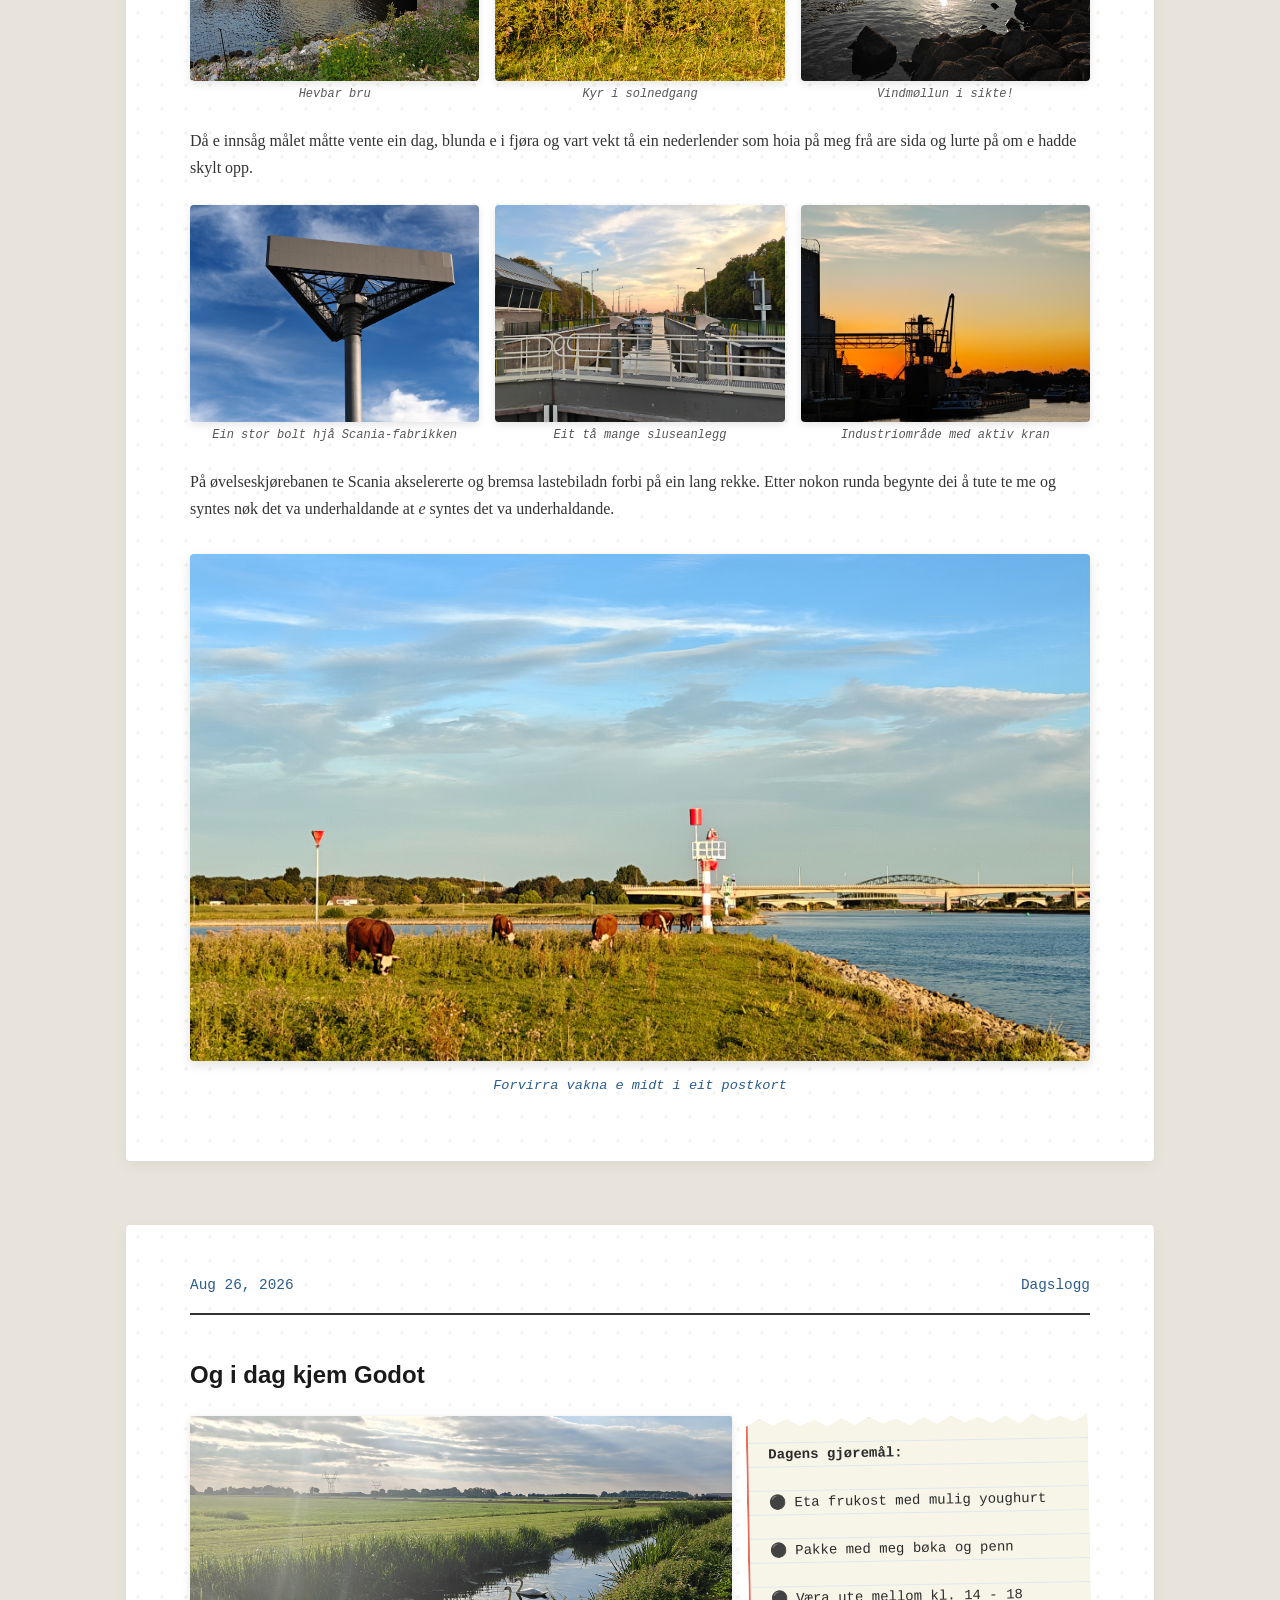
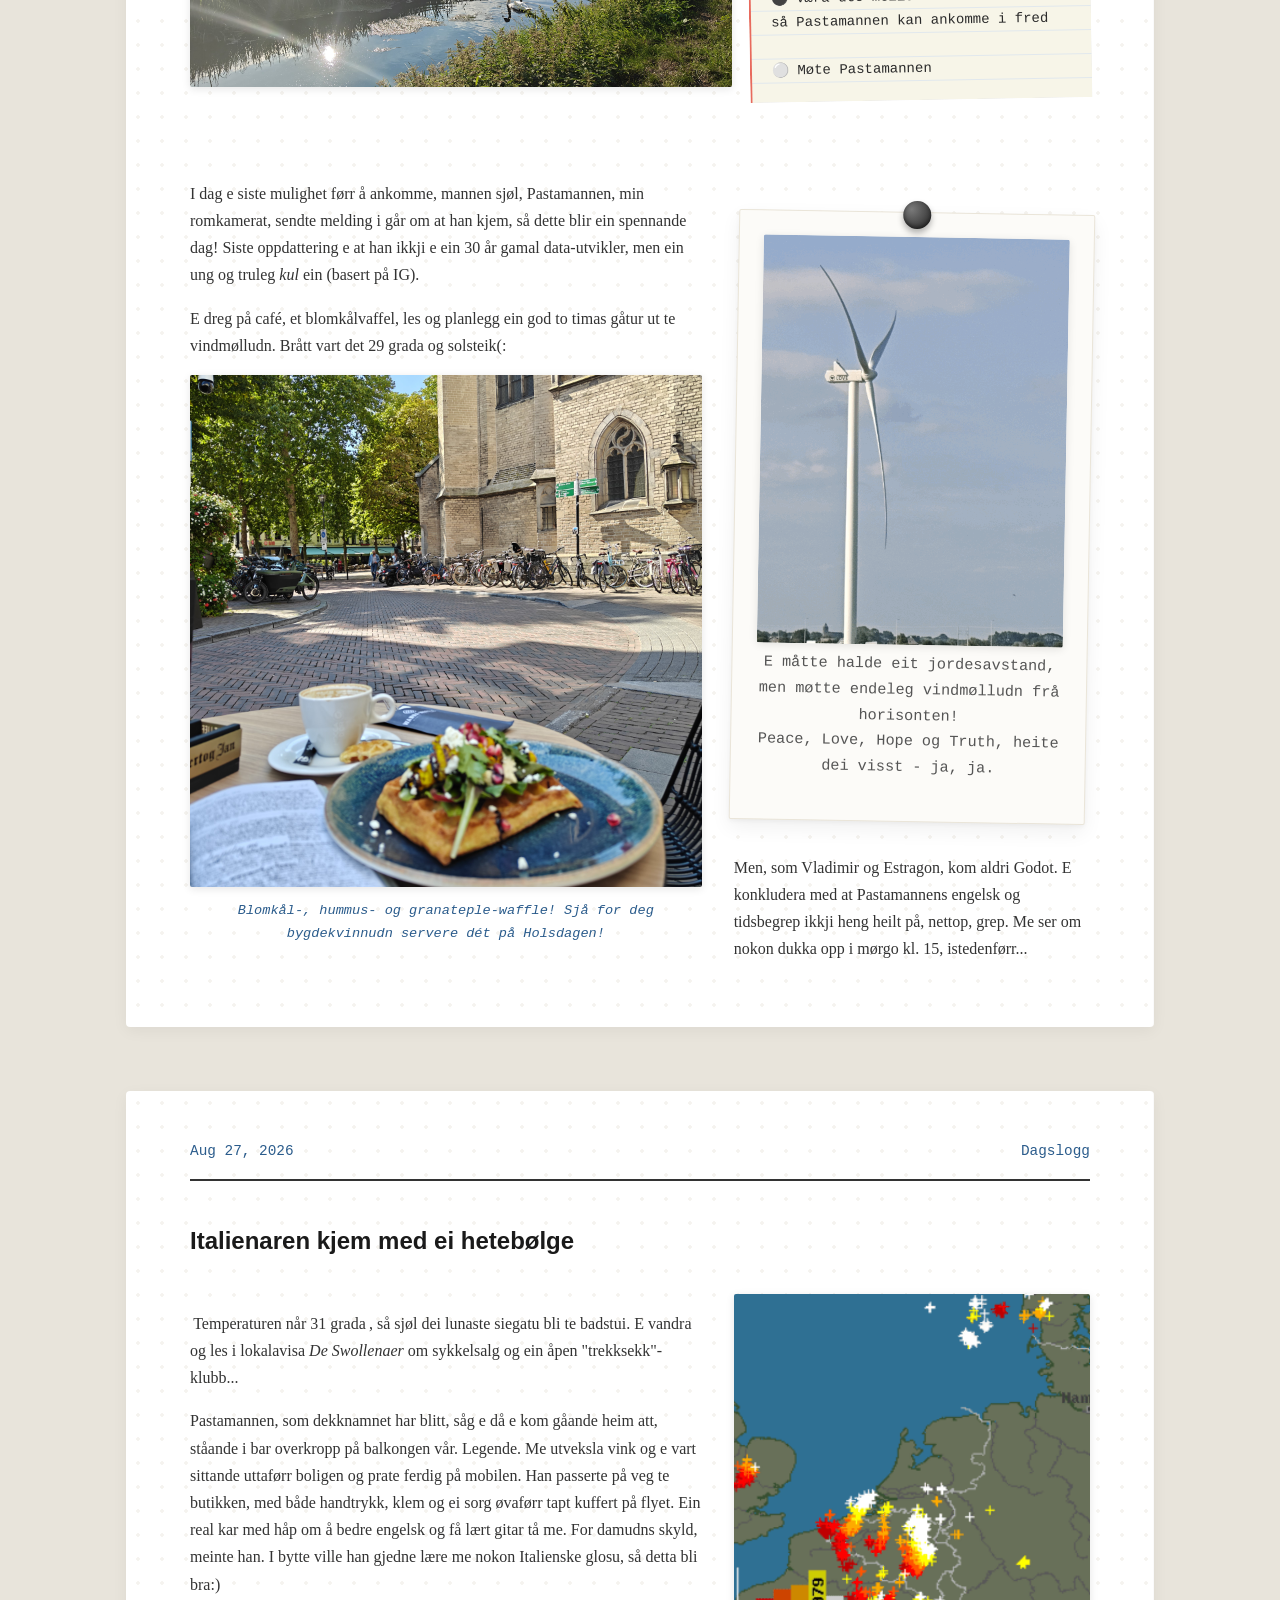
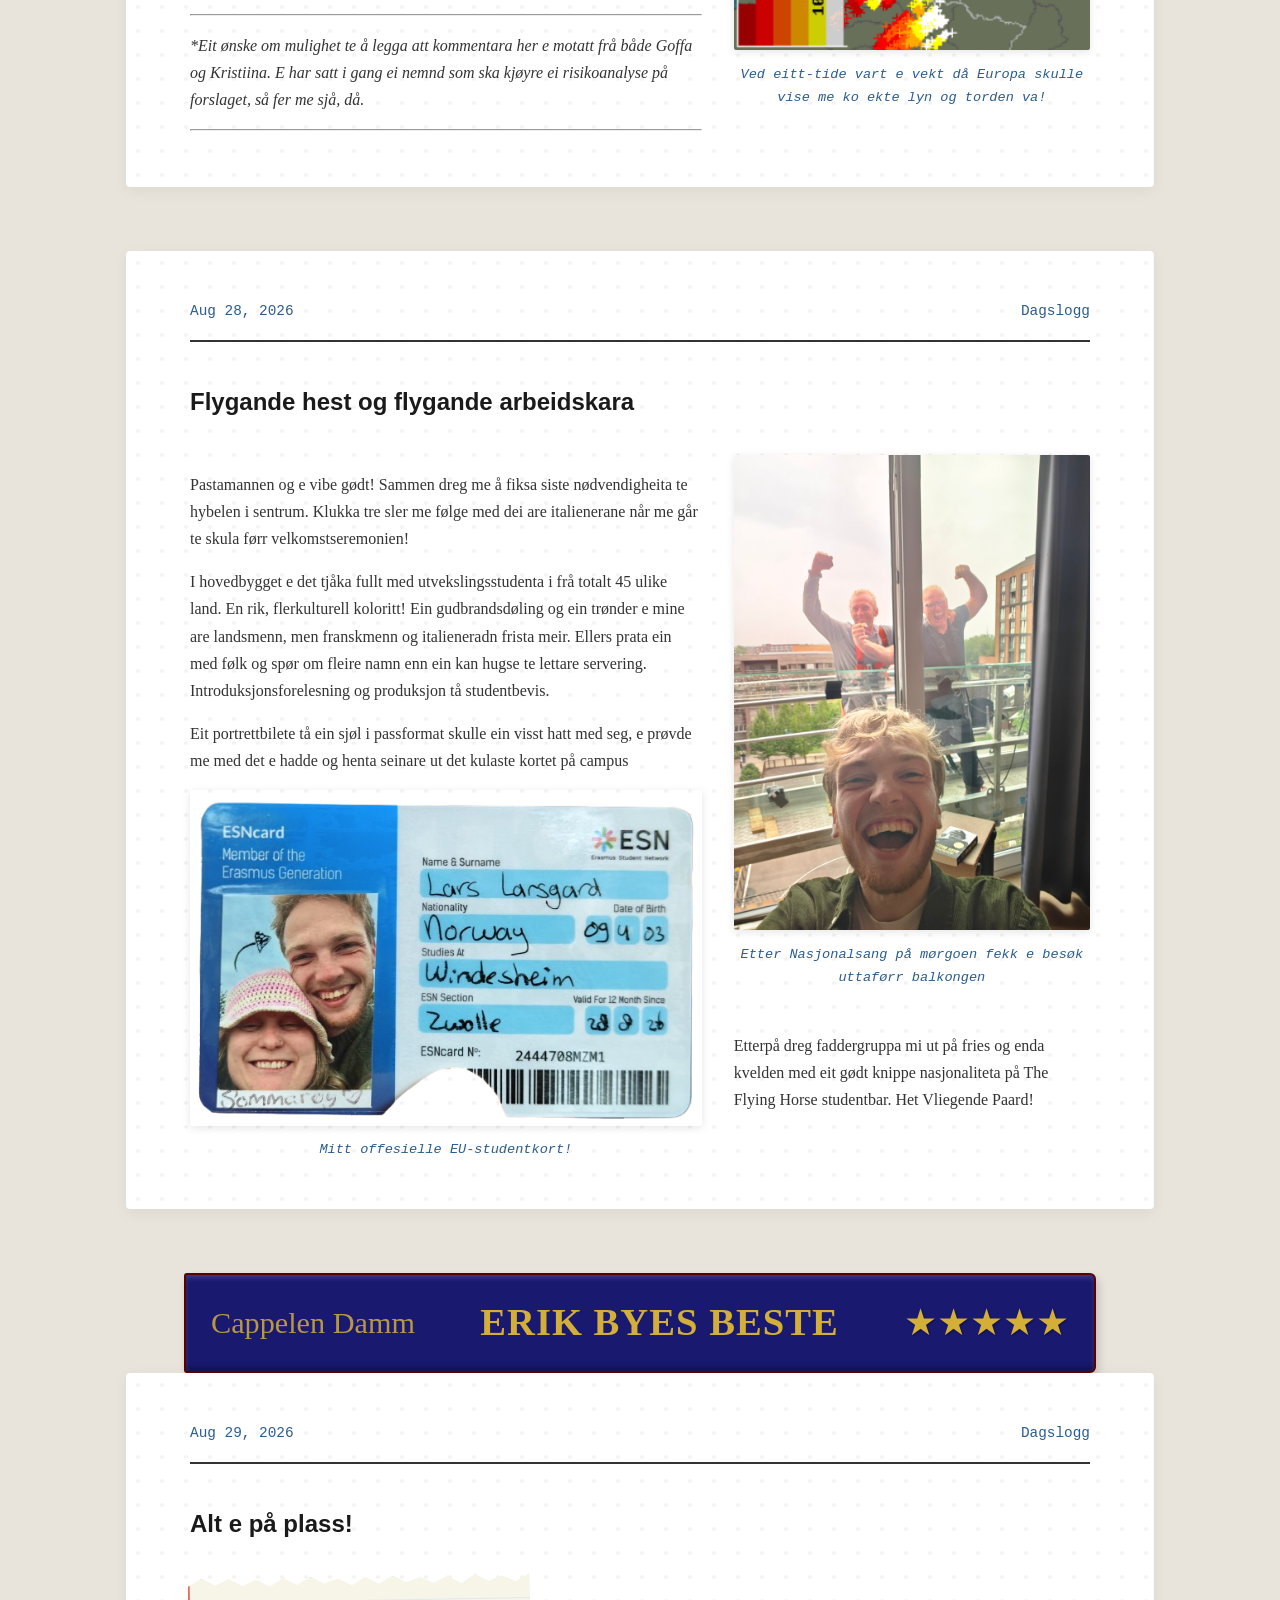
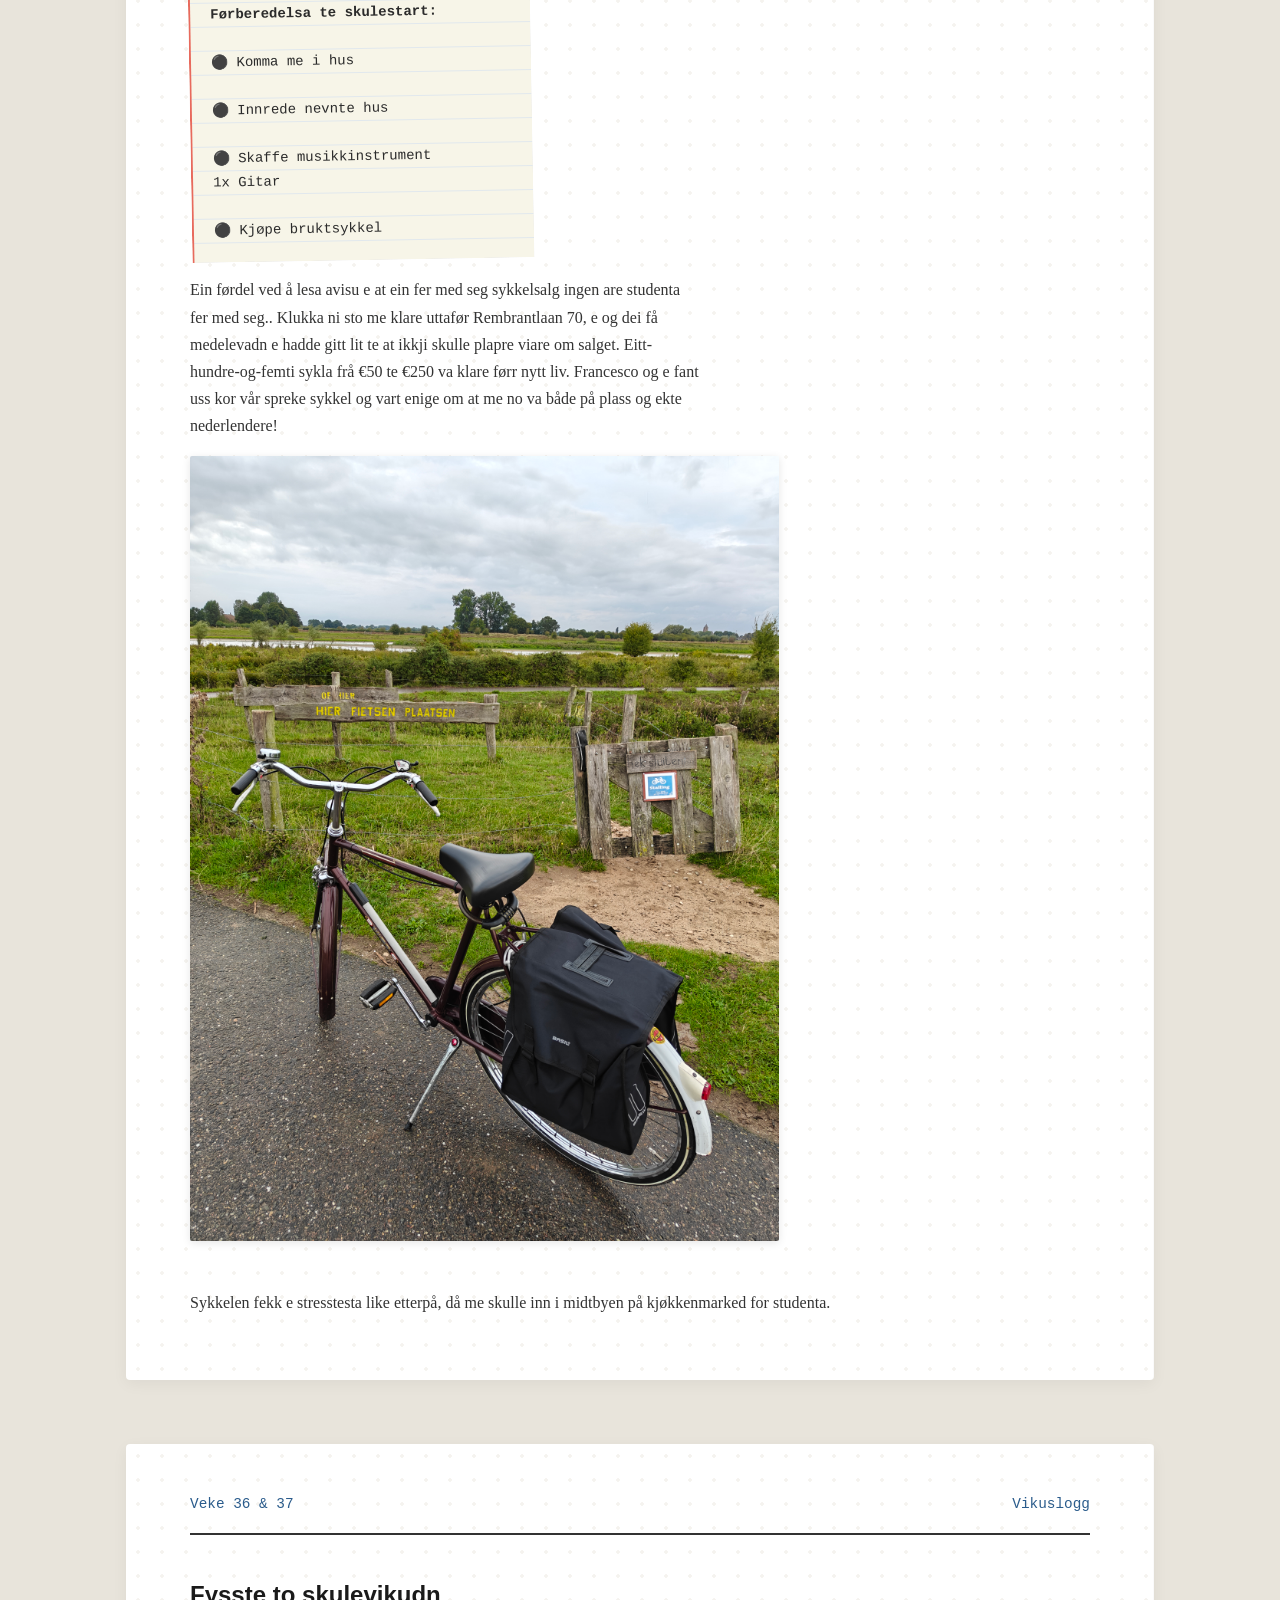
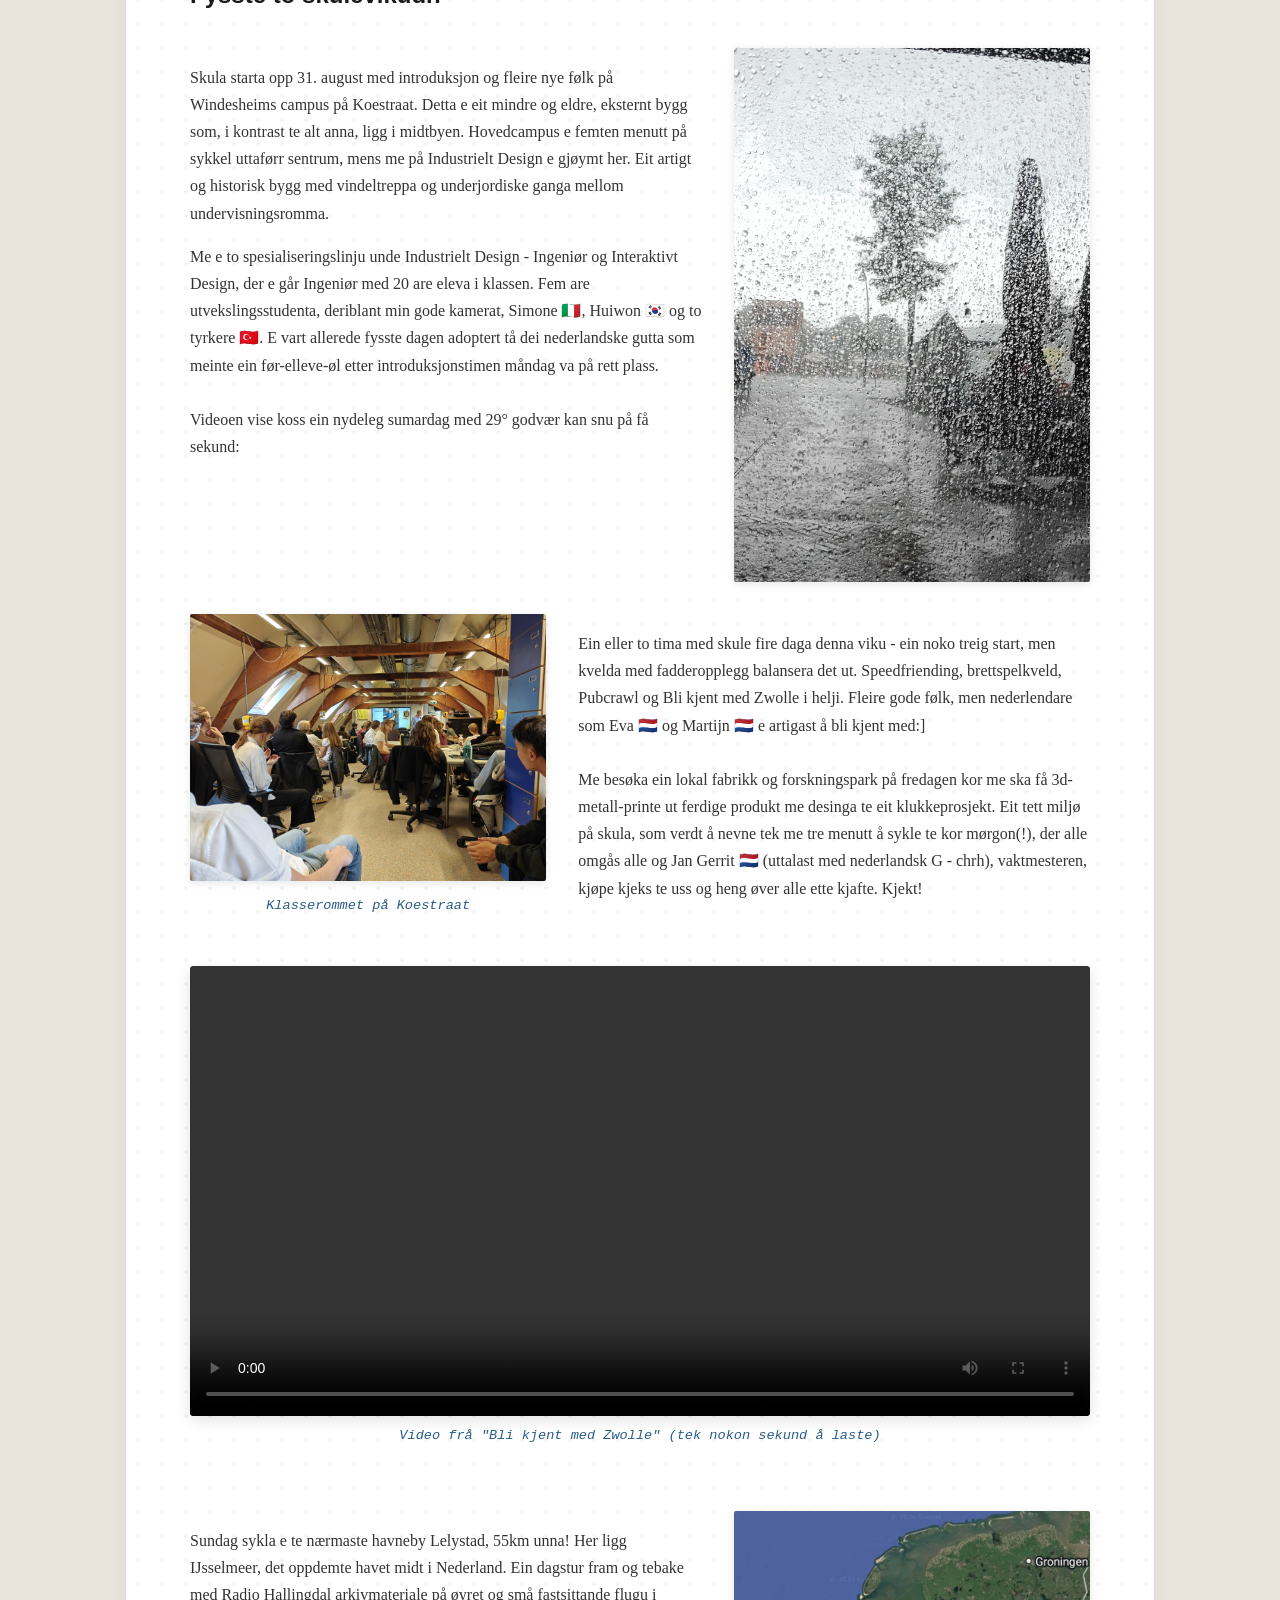
==== commit 31a3039c: "Fix typo in Groningen description in index.html" ====
--- a/index.html
+++ b/index.html
@@ -861,7 +861,7 @@
     <div class="content-grid">
         <div class="text-block">
             <p>Fysste viku tebake rinn vekk te ok skuletima og lesing tå fleire bøka. E hadde gløymt kor fort ein les bøka når ein berre har tida te det - ser fram te fleire klassikera!</p>
-			<p>På lurdag dreg me med ESN te Groeningen, Nederlands største studentby liggande nord i landet. Her vandra me rundt unde eit halvhjerta sight-seeing-opplegg før e bruka fritimadn i bokcafe. Ekstremværet kjem, men på bussen sit e turr i heildekkande regnkleu medan dei are drypp som våte kattu. Dansepause! Då e fer låne ein paraply.</p>
+			<p>På lurdag dreg me med ESN te Groningen, Nederlands største studentby liggande nord i landet. Her vandra me rundt unde eit halvhjerta sight-seeing-opplegg før e bruka fritimadn i bokcafe. Ekstremværet kjem, men på bussen sit e turr i heildekkande regnkleu medan dei are drypp som våte kattu. Dansepause! Då e fer låne ein paraply.</p>
 			
         <figure class="gallery-item">
             <img src="./assets/images/ESN.JPG" class="img-landscape" alt="Utveklsningsstudentadn i Groeningen lurdag 24.">
--- a/css/style.css
+++ b/css/style.css
@@ -1582,3 +1582,84 @@
     text-align: center;
 }
 
+
+.book-spine {
+  /* Default customization variables */
+  --text-scale: 100%;        /* NEW: Controls overall text size */
+  --book-length: 100%;       
+  --book-bg: #4a6572;        
+  --book-text: #ffffff;      
+  --book-border: 2px solid #34495e; 
+  
+  /* Applies the percentage scale */
+  font-size: var(--text-scale); 
+  
+  display: flex;
+  flex-direction: row;
+  justify-content: space-between;
+  align-items: center;
+  gap: 20px;
+  
+  width: var(--book-length);
+  min-height: auto; 
+  padding: 15px 25px;
+  margin: 0px auto; 
+  box-sizing: border-box;
+  
+  background: var(--book-bg);
+  color: var(--book-text);
+  border: var(--book-border);
+  border-radius: 3px 6px 6px 3px; 
+  
+  box-shadow: inset 0 3px 5px rgba(255, 255, 255, 0.15),
+              inset 0 -4px 5px rgba(0, 0, 0, 0.25),
+              3px 5px 8px rgba(0, 0, 0, 0.15);
+              
+  font-family: "Georgia", serif;
+  overflow: hidden;
+}
+
+/* 
+  Switched rem to em below. 
+  1em = 100% of the --text-scale setting. 
+*/
+
+.book-author {
+  font-size: 0.9em; 
+  opacity: 0.85;
+  white-space: nowrap;
+  flex-shrink: 0;
+}
+
+.book-title {
+  font-size: 1.15em; 
+  font-weight: bold;
+  text-align: center;
+  text-transform: uppercase;
+  letter-spacing: 1px;
+  flex-grow: 1; 
+  
+  white-space: nowrap;
+  overflow: hidden;
+  text-overflow: ellipsis;
+}
+
+.book-stars {
+  font-size: 1.1em; 
+  white-space: nowrap;
+  flex-shrink: 0;
+  text-shadow: 1px 1px 2px rgba(0, 0, 0, 0.4);
+}
+
+@media (max-width: 600px) {
+  .book-spine {
+	gap: 10px;
+    padding: 12px 15px;
+  }
+  .book-author, .book-stars {
+    font-size: 0.8em; /* Kept as em for mobile scaling */
+  }
+  .book-title {
+    font-size: 1em; /* Kept as em for mobile scaling */
+  }
+}
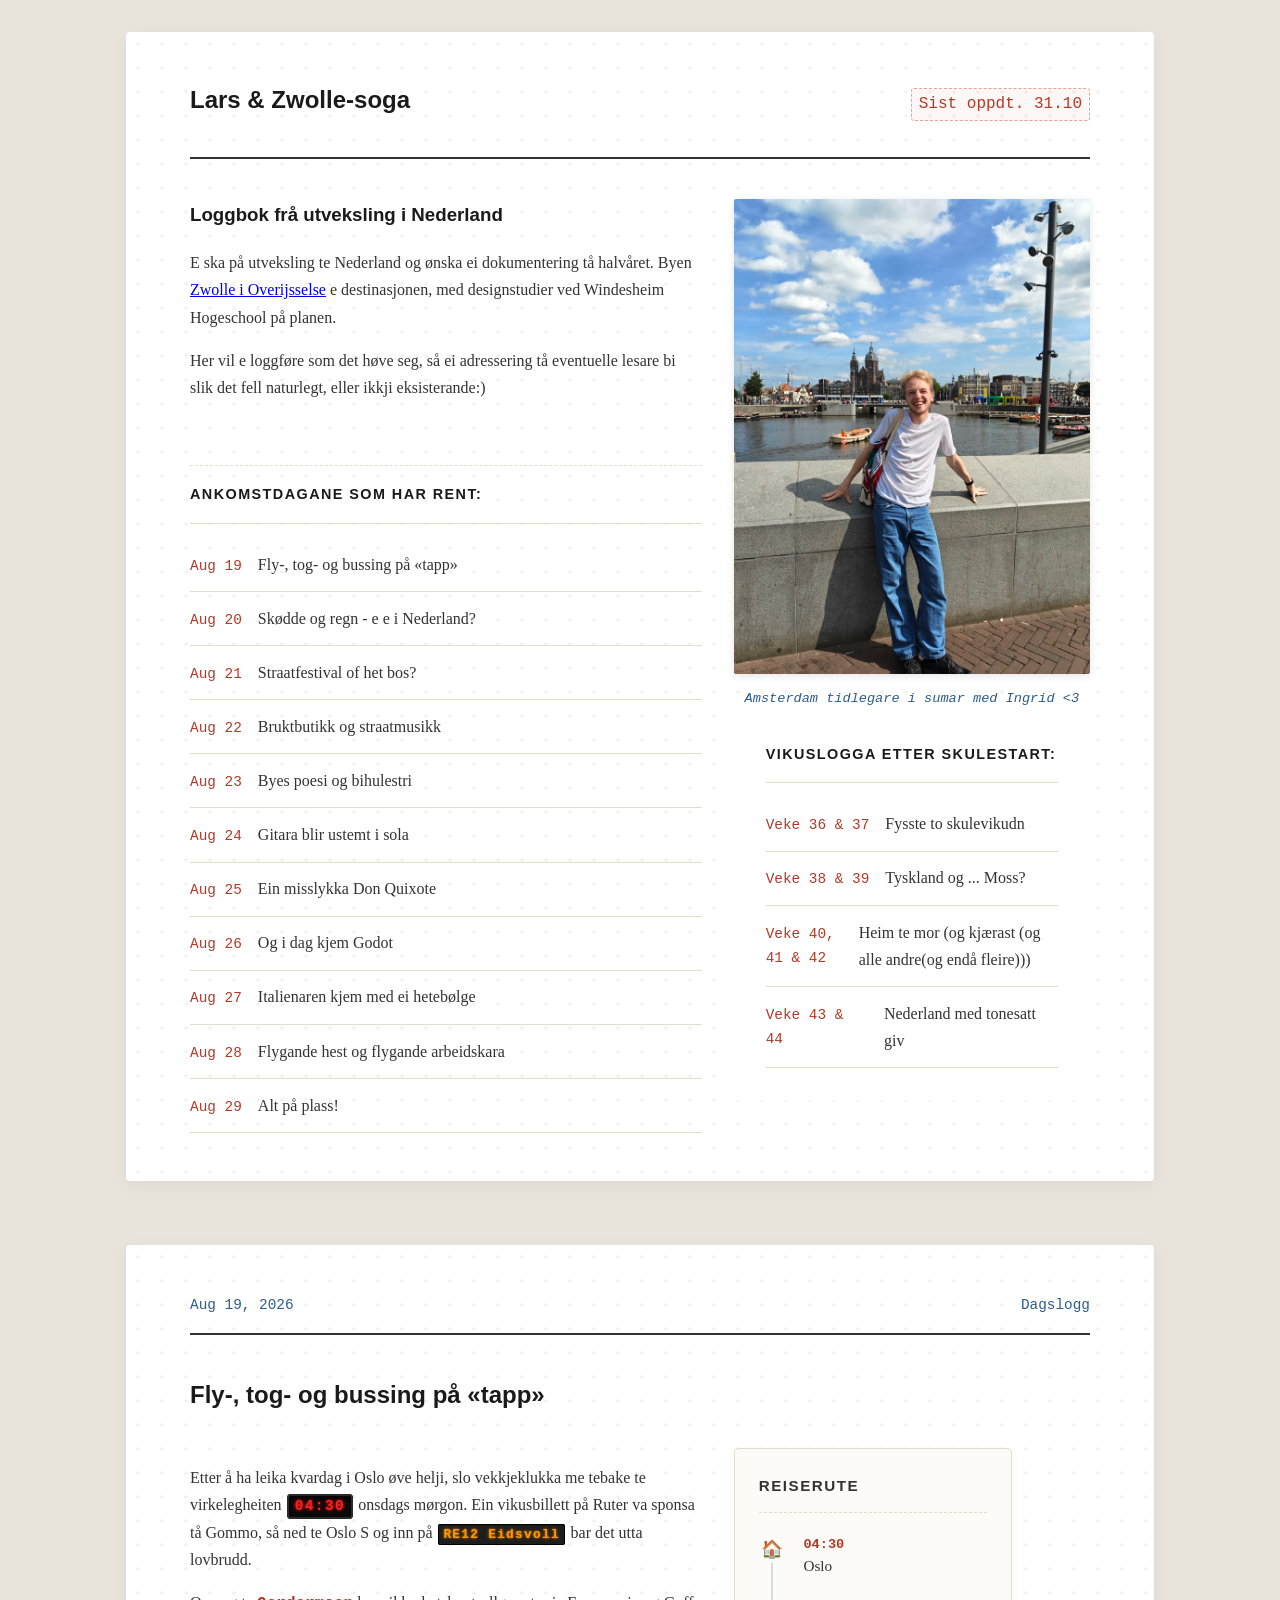
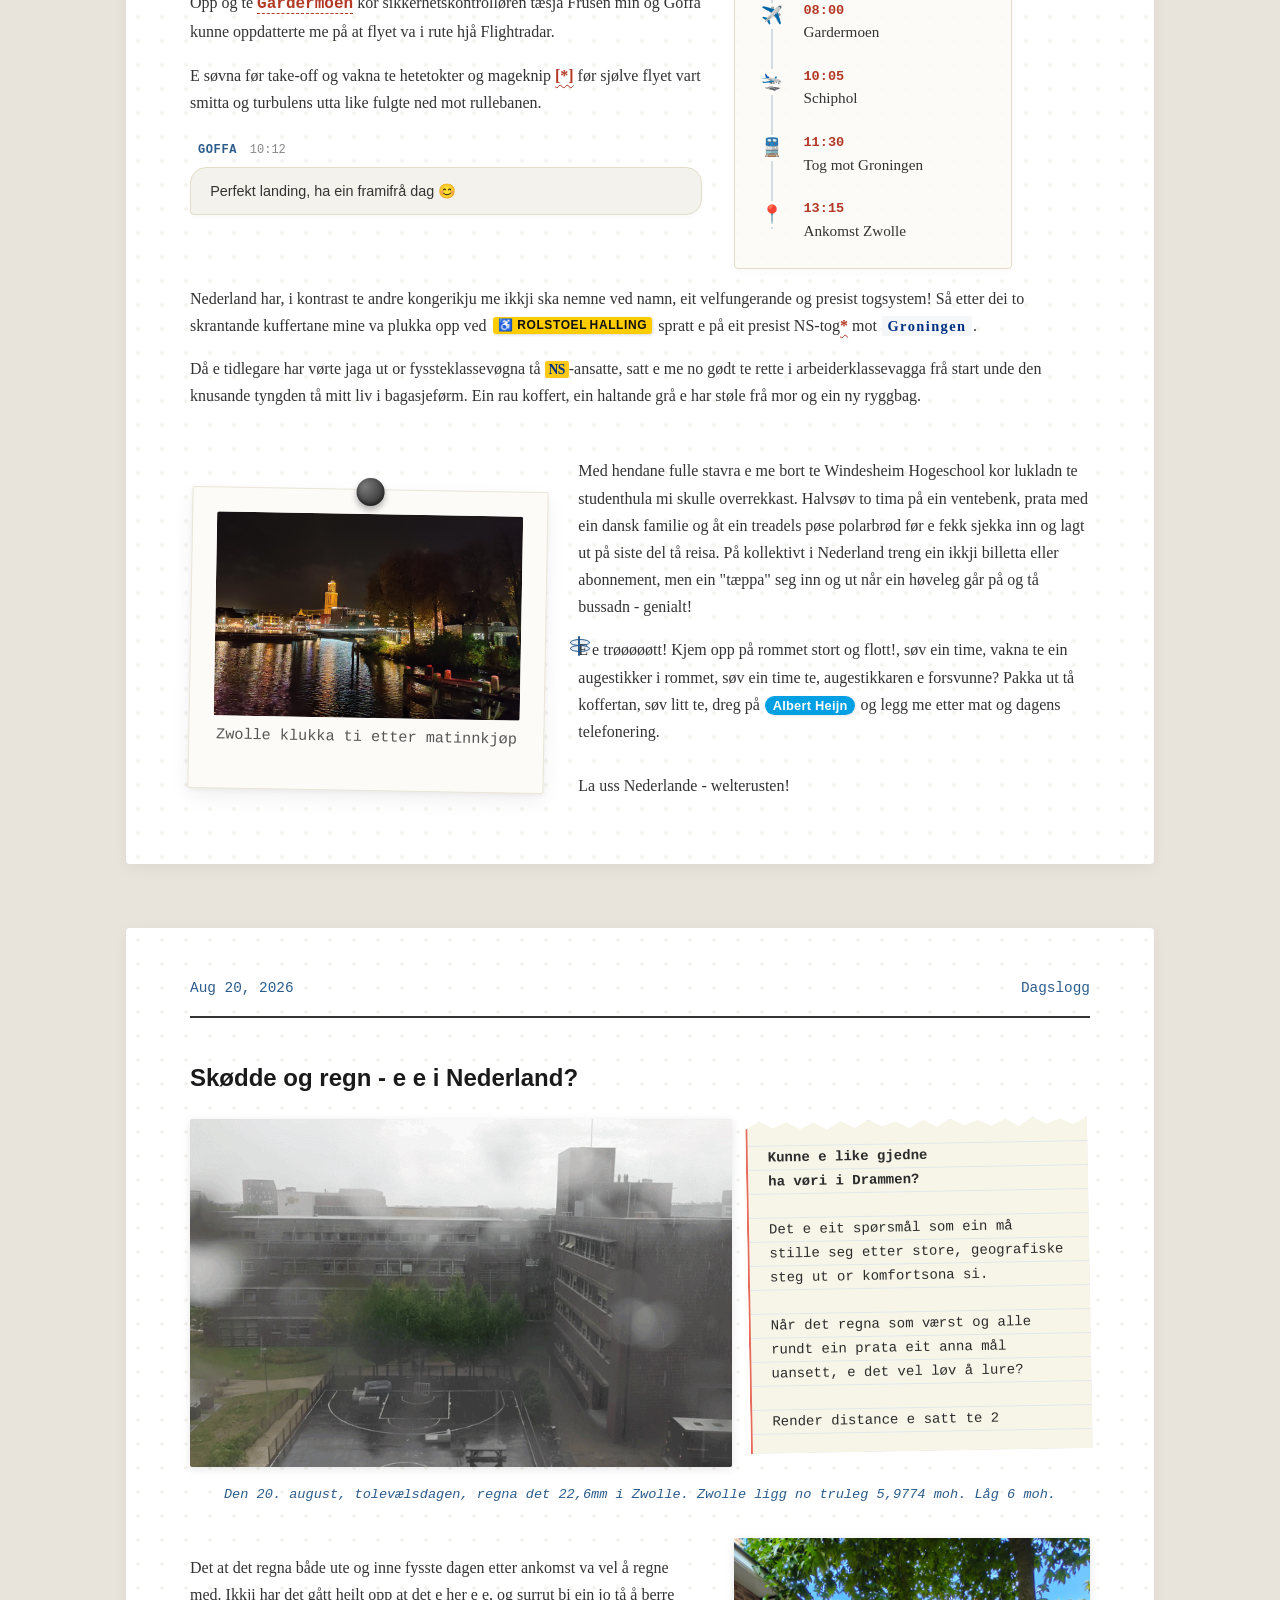
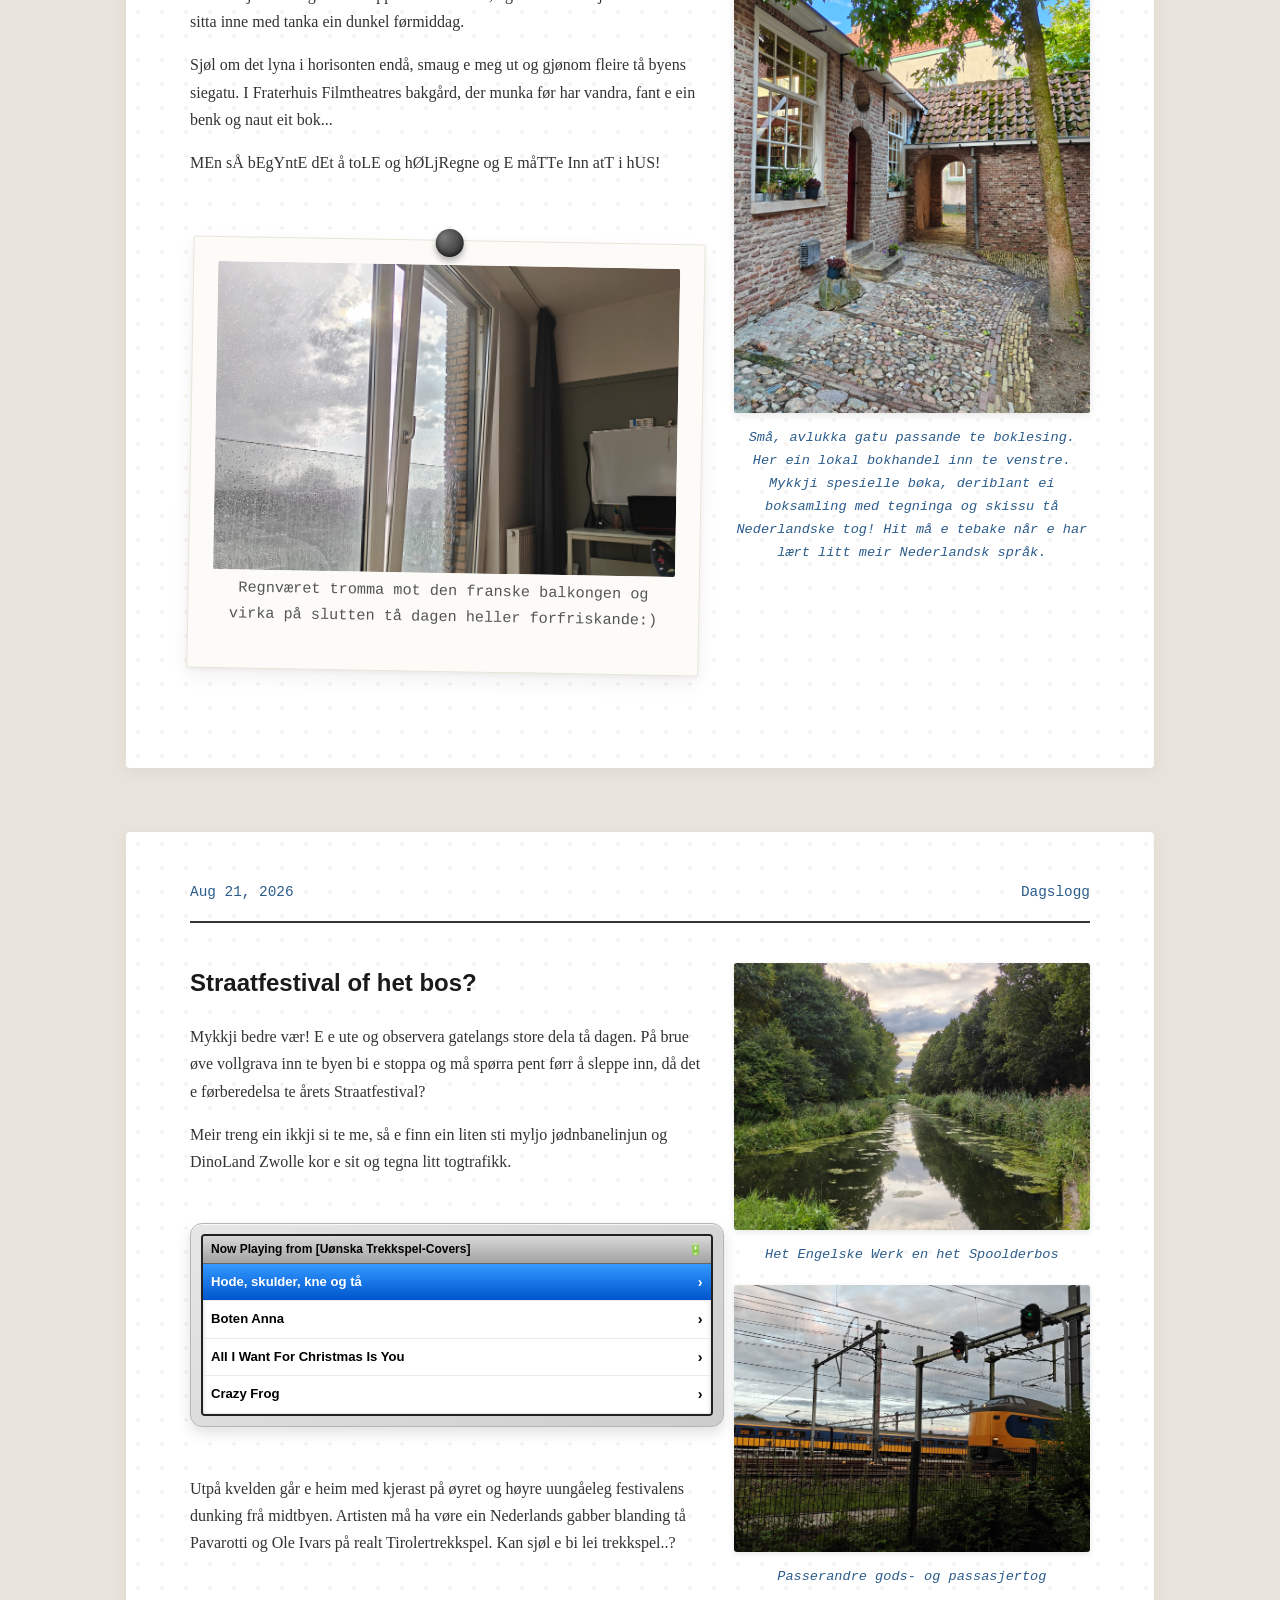
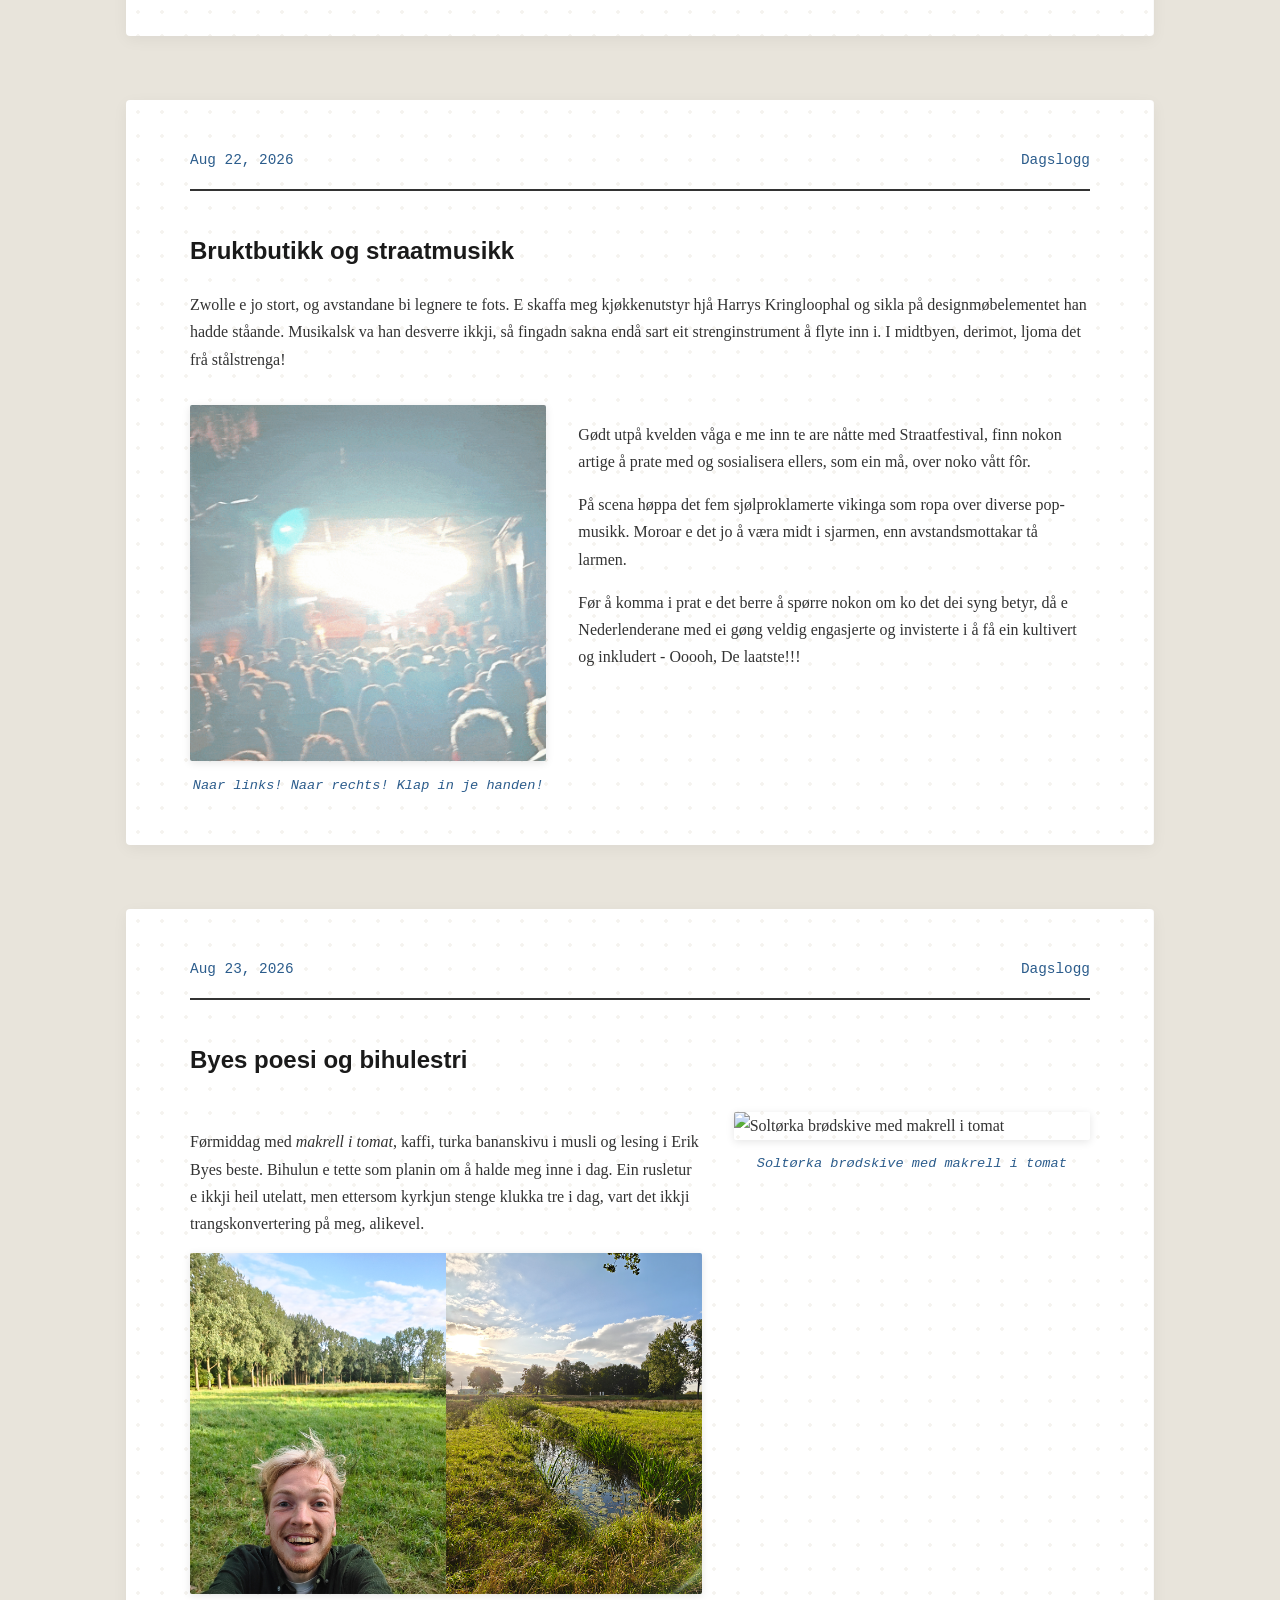
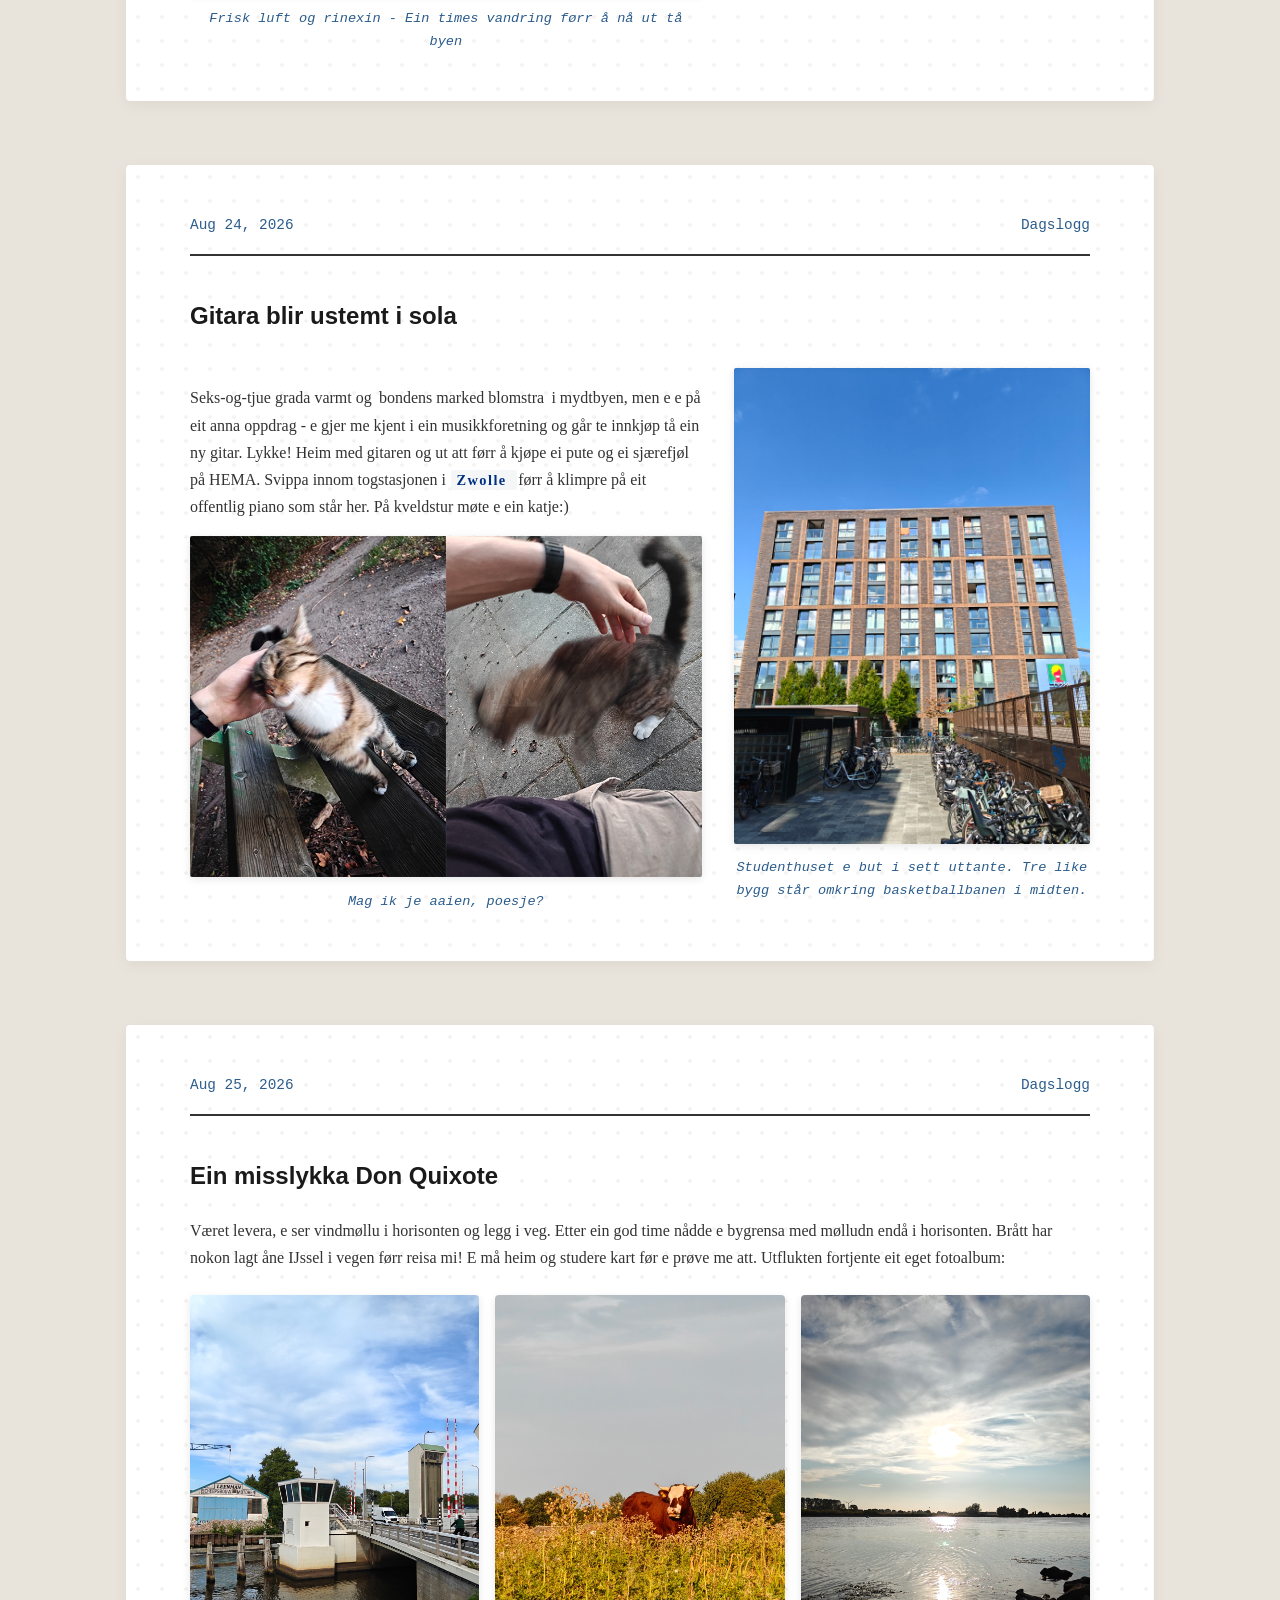
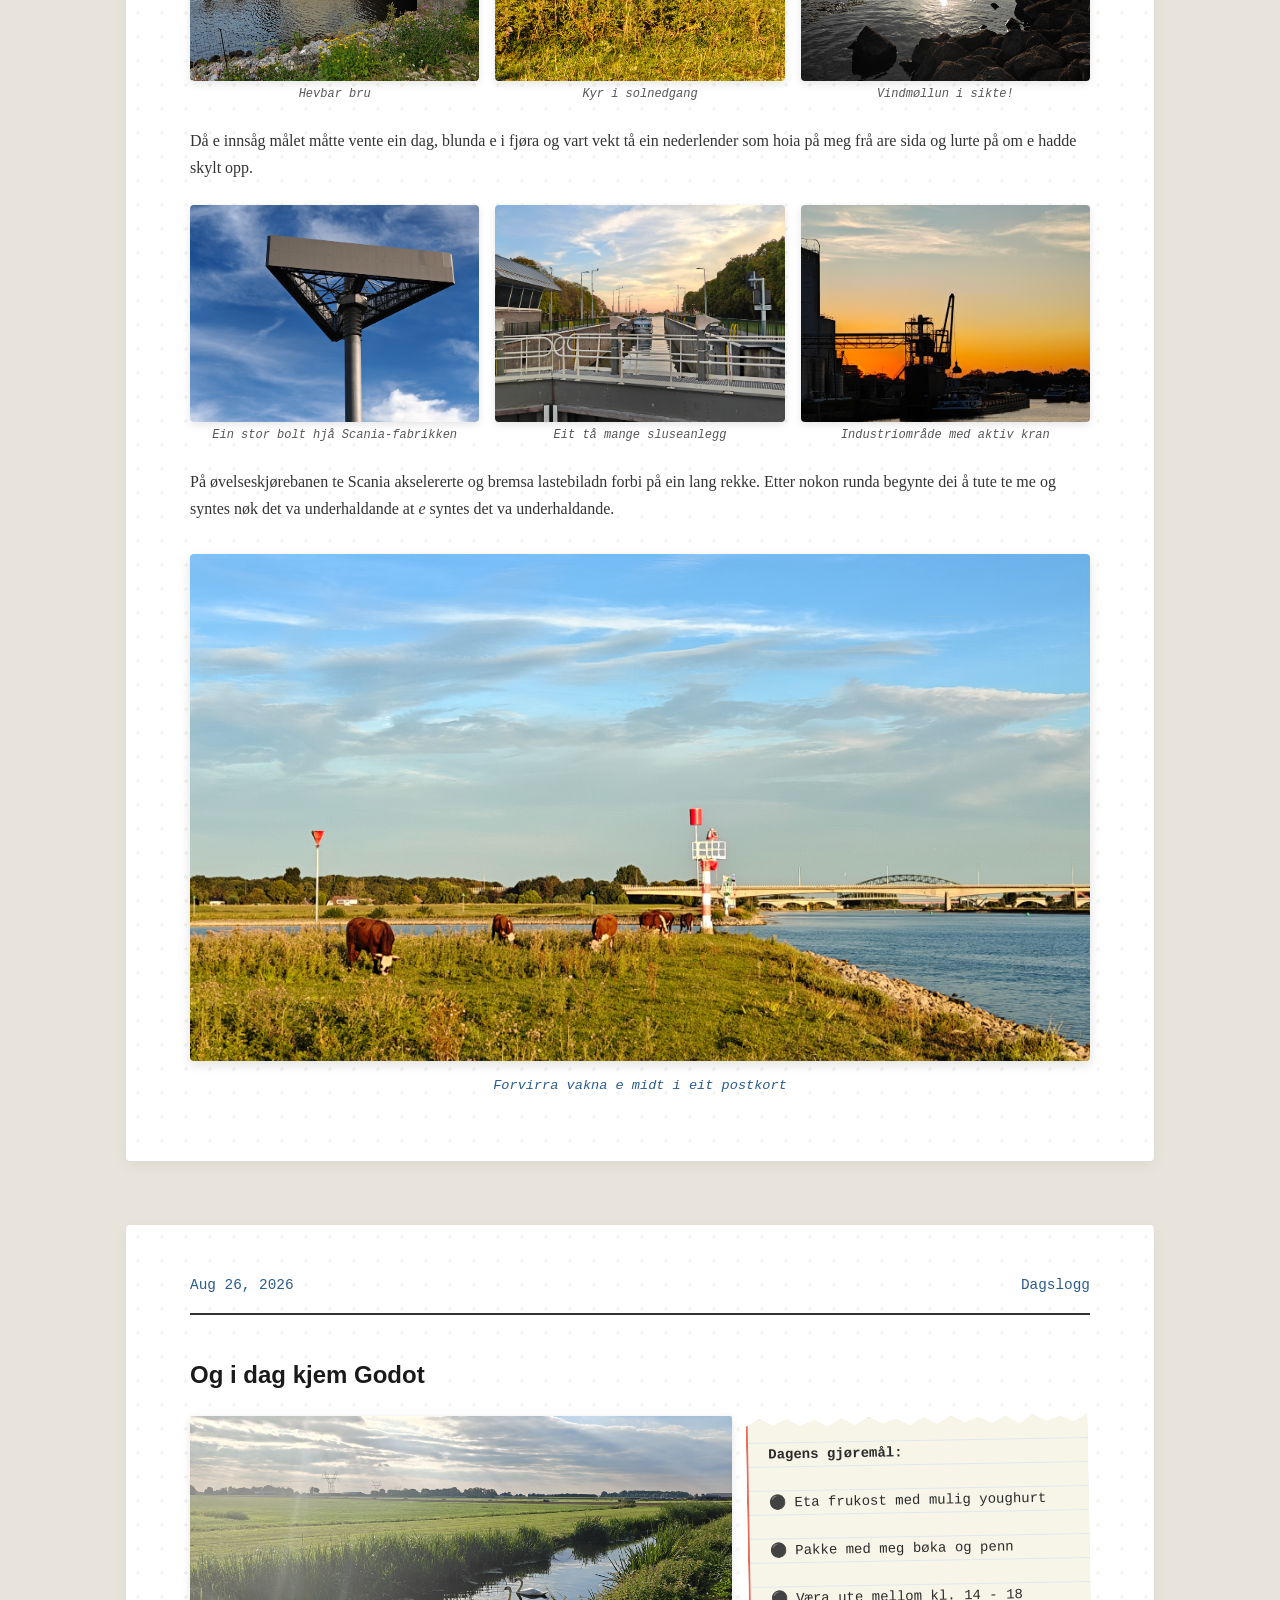
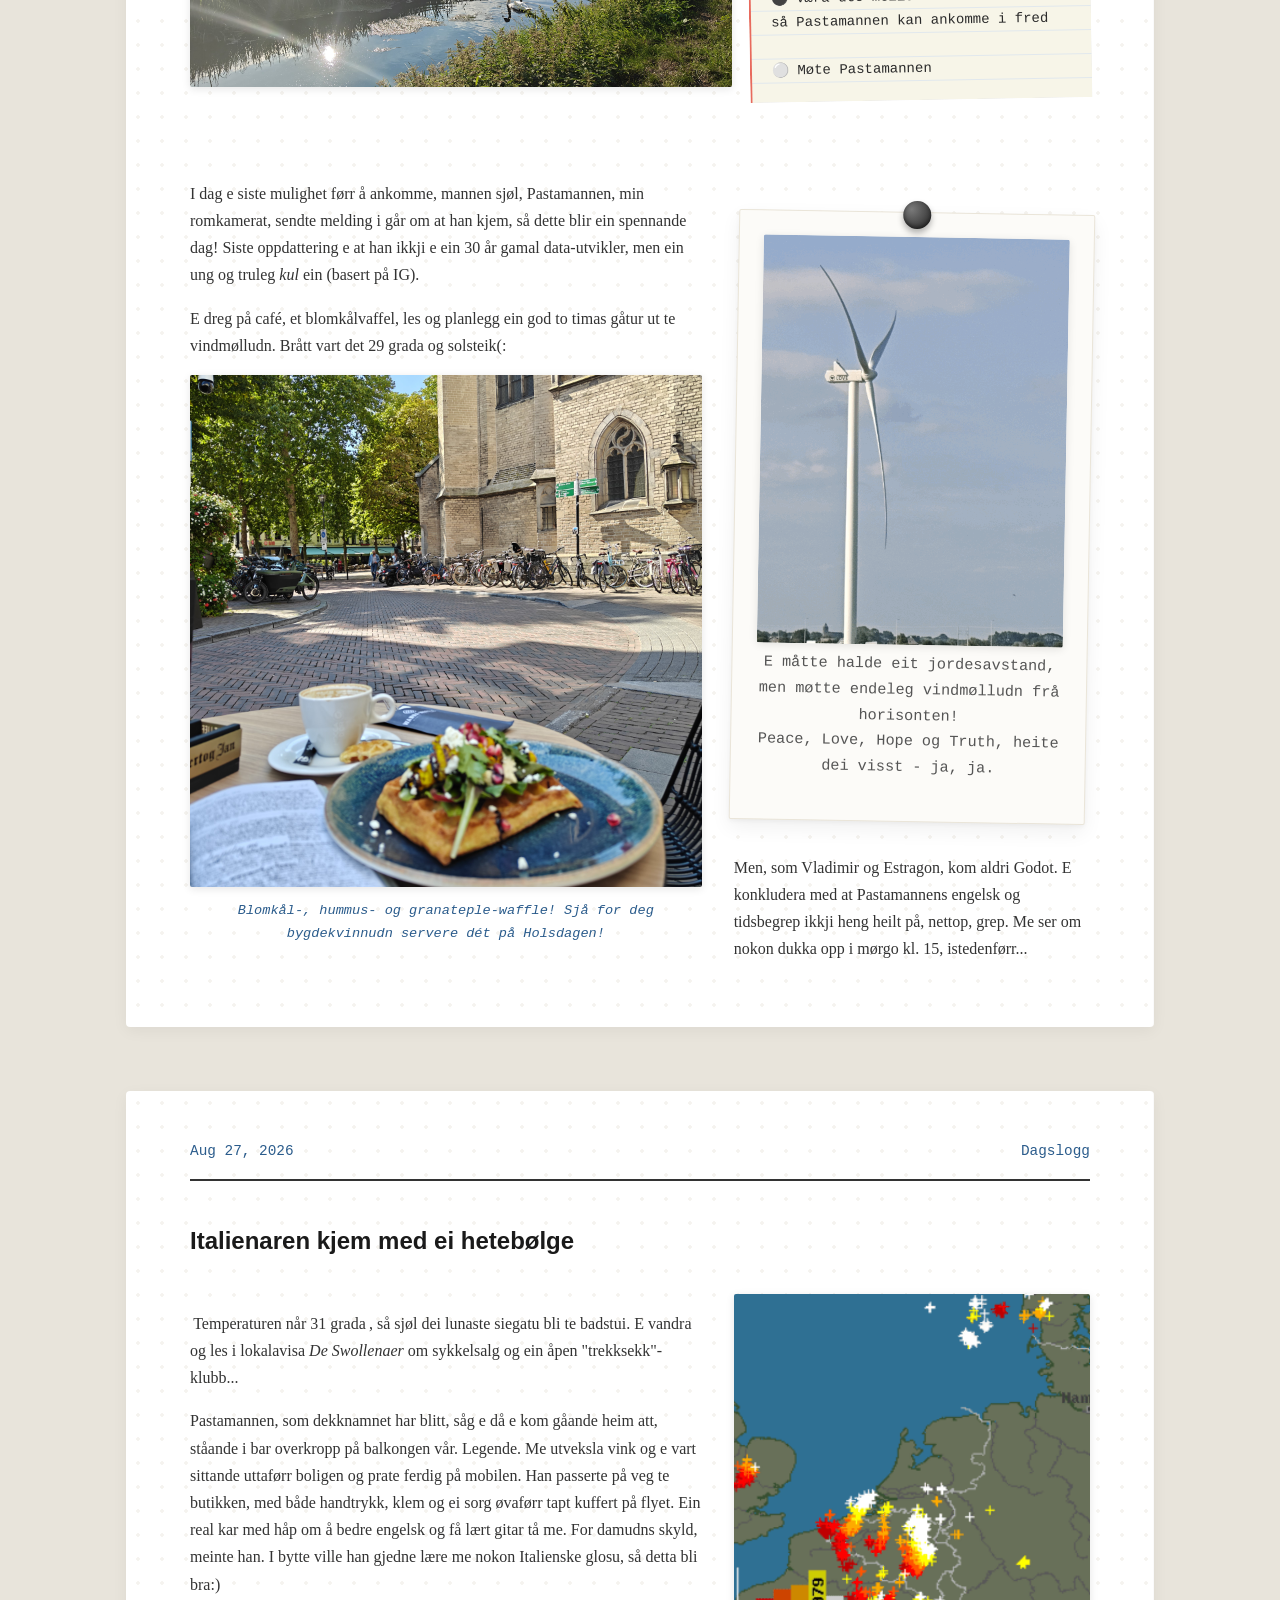
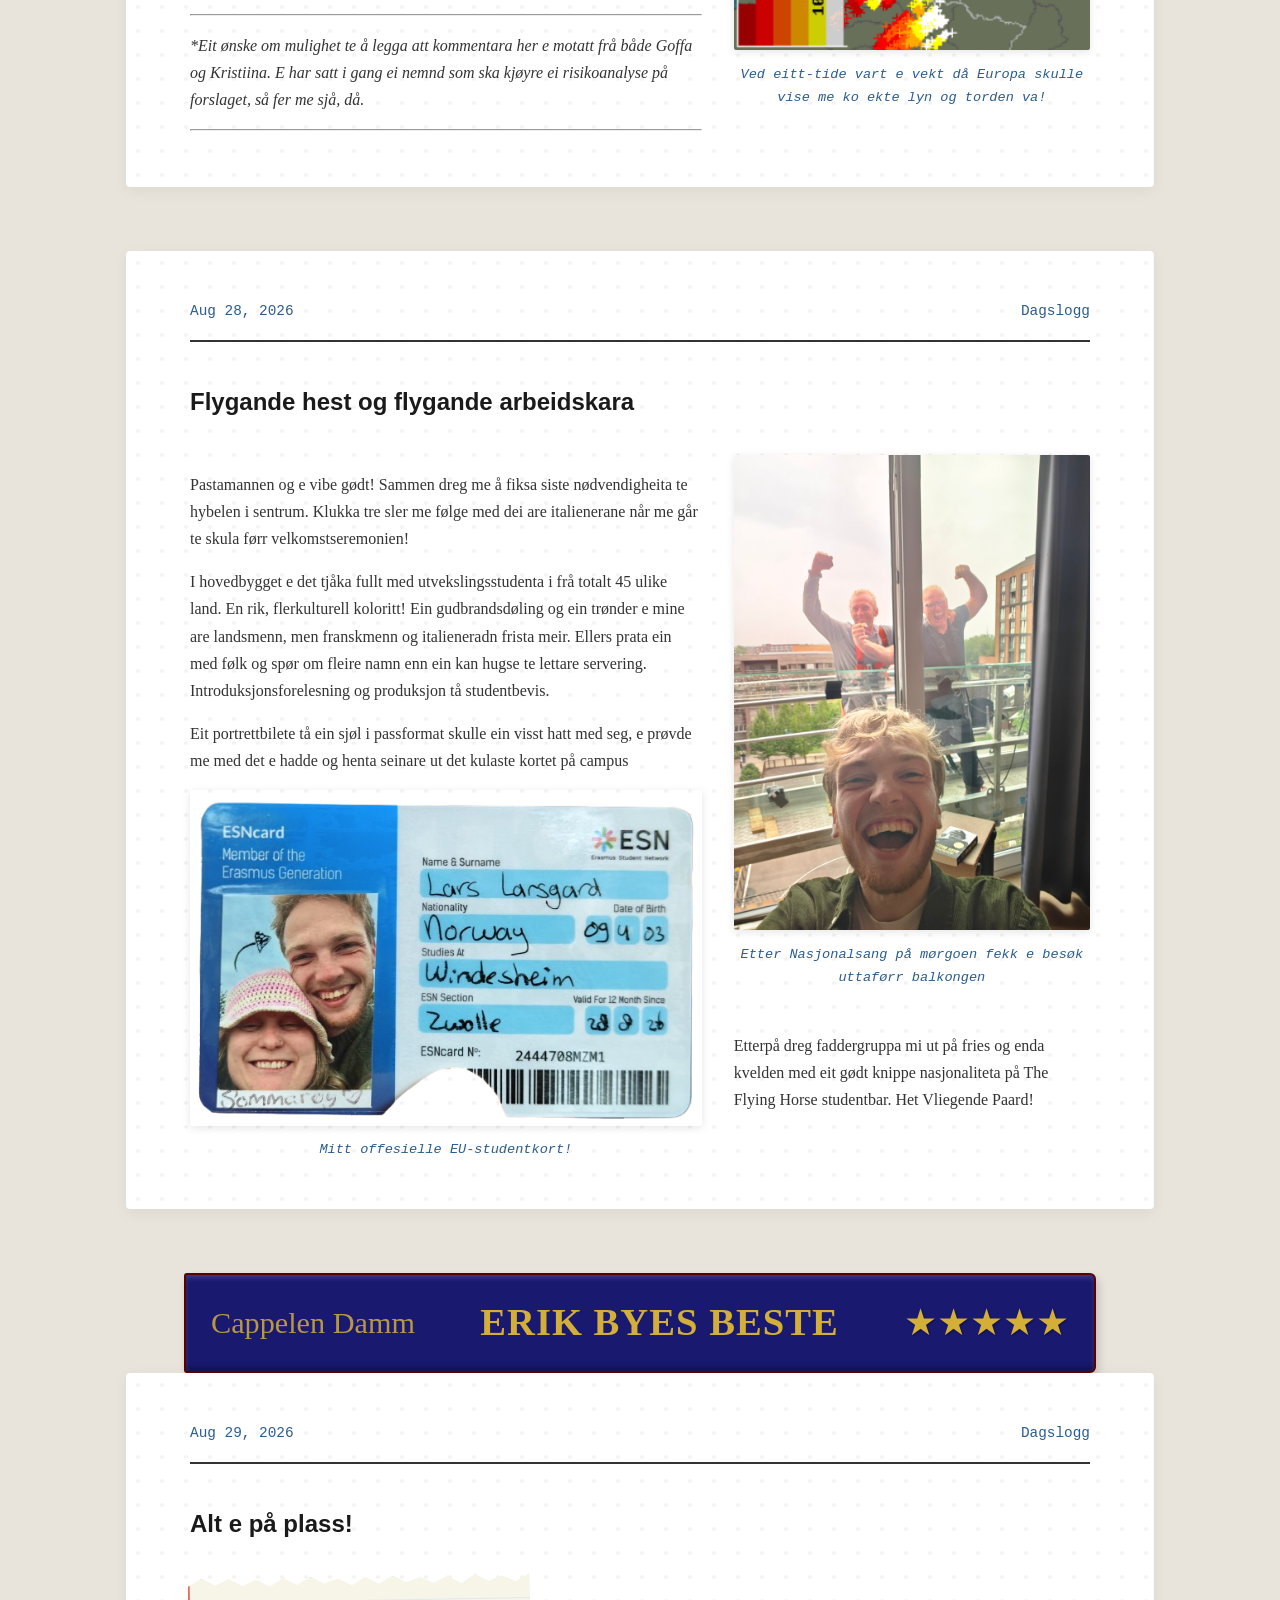
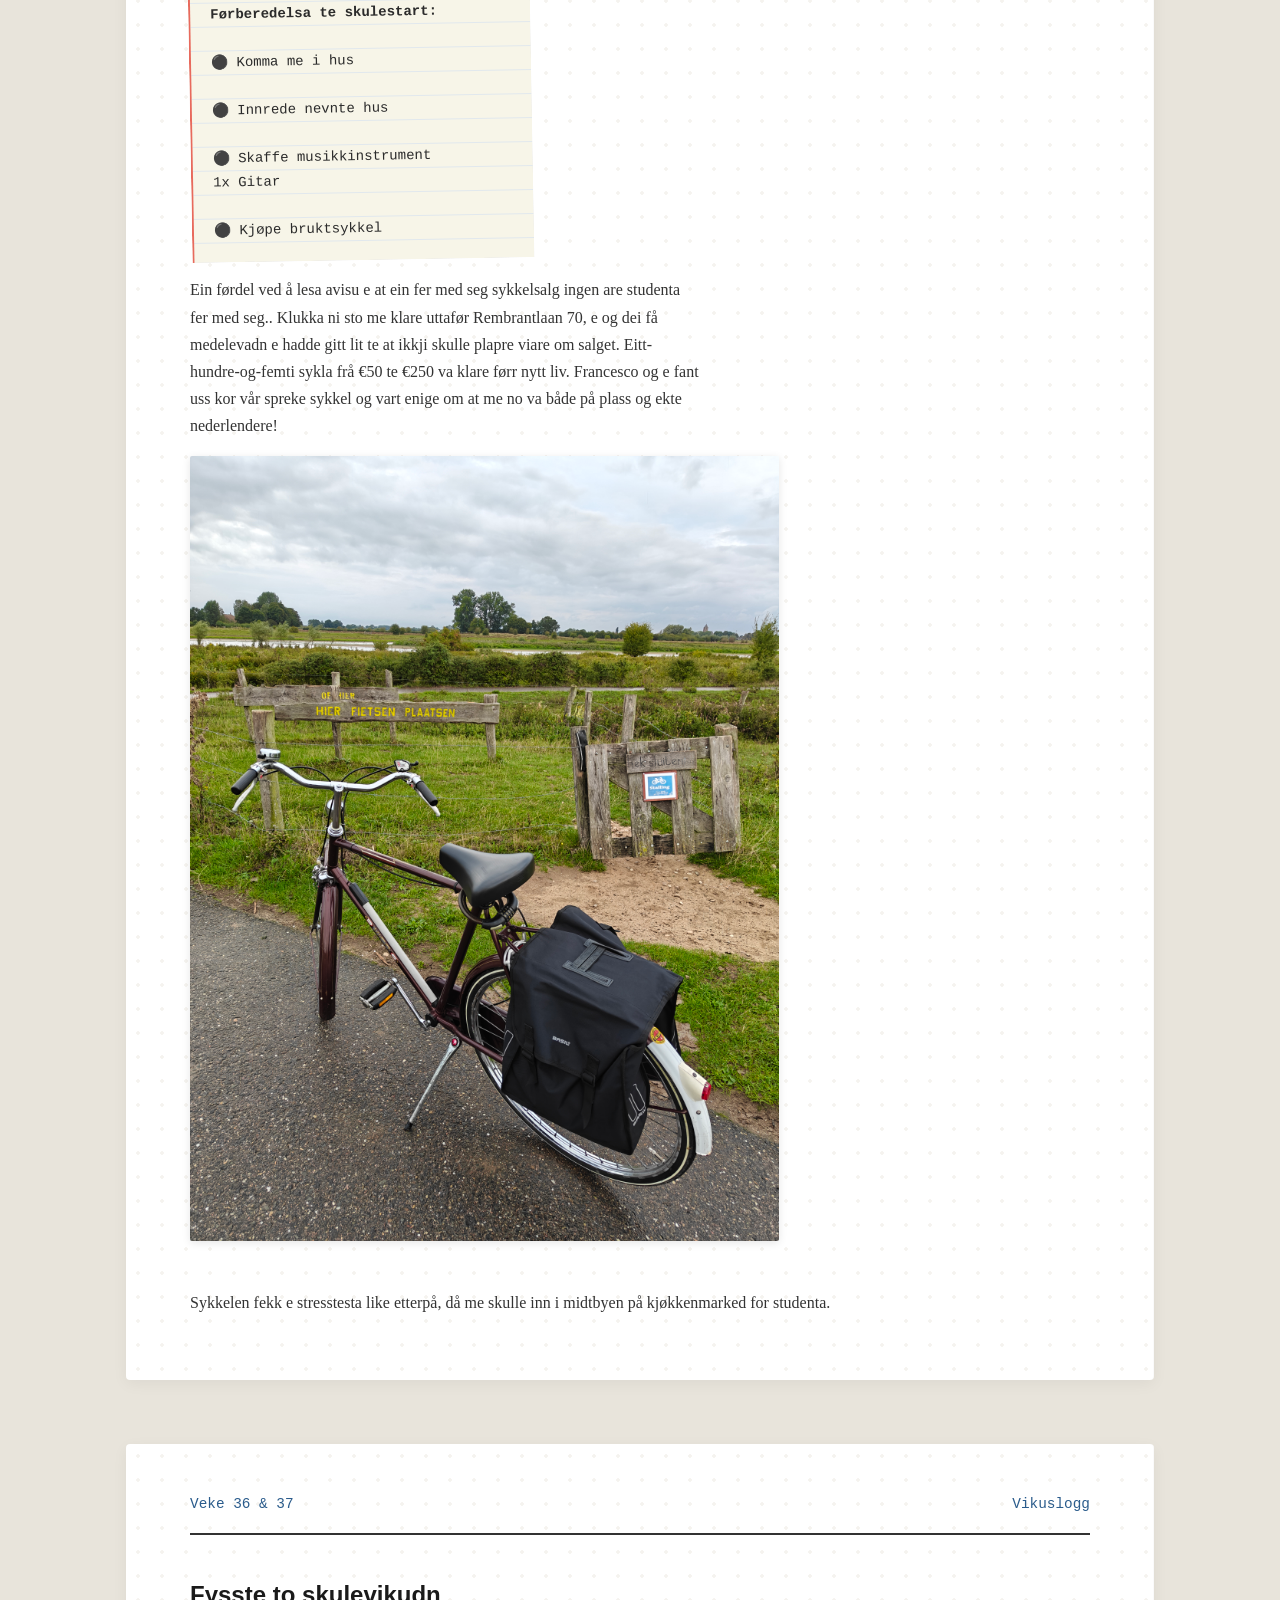
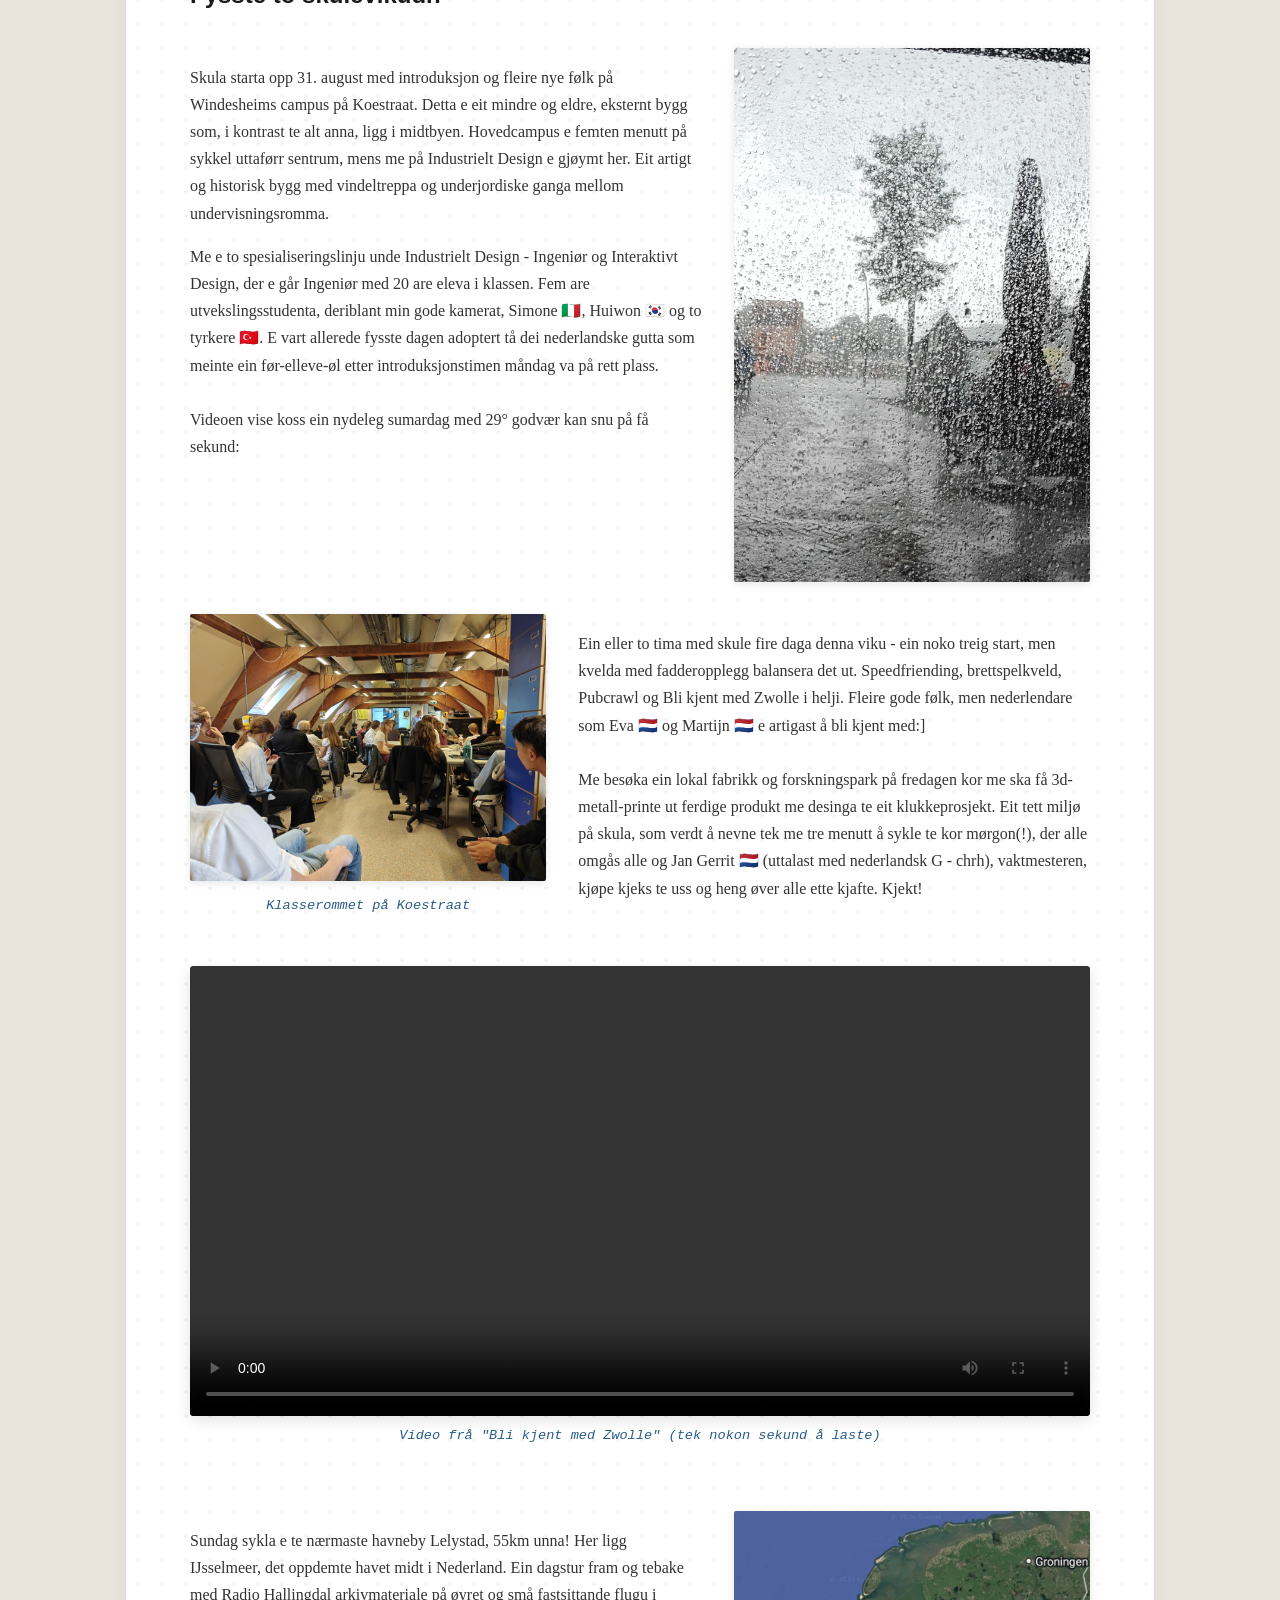
==== commit 1525b922: "Add new weekly updates to index.html" ====
--- a/index.html
+++ b/index.html
@@ -40,6 +40,9 @@
             <h3>Vikuslogga etter skulestart:</h3>
             <ul>
                 <li><time datetime="2026-09-11" class="date">Veke 36 & 37</time> <a href="#veke1">Fysste to skulevikudn</a></li>
+				<li><time datetime="2026-09-14" class="date">Veke 38 & 39</time> <a href="#veke2">Tyskland og ... Moss?</a></li>
+				<li><time datetime="2026-09-38" class="date">Veke 40, 41 & 42</time> <a href="#veke3">Heim te mor (og kjærast (og alle andre(og endå fleire)))</a></li>
+				<li><time datetime="2026-10-19" class="date">Veke 43 & 44</time> <a href="#veke4">Nederland med tonesatt giv</a></li>
             </ul>
         </nav>
             </figure>
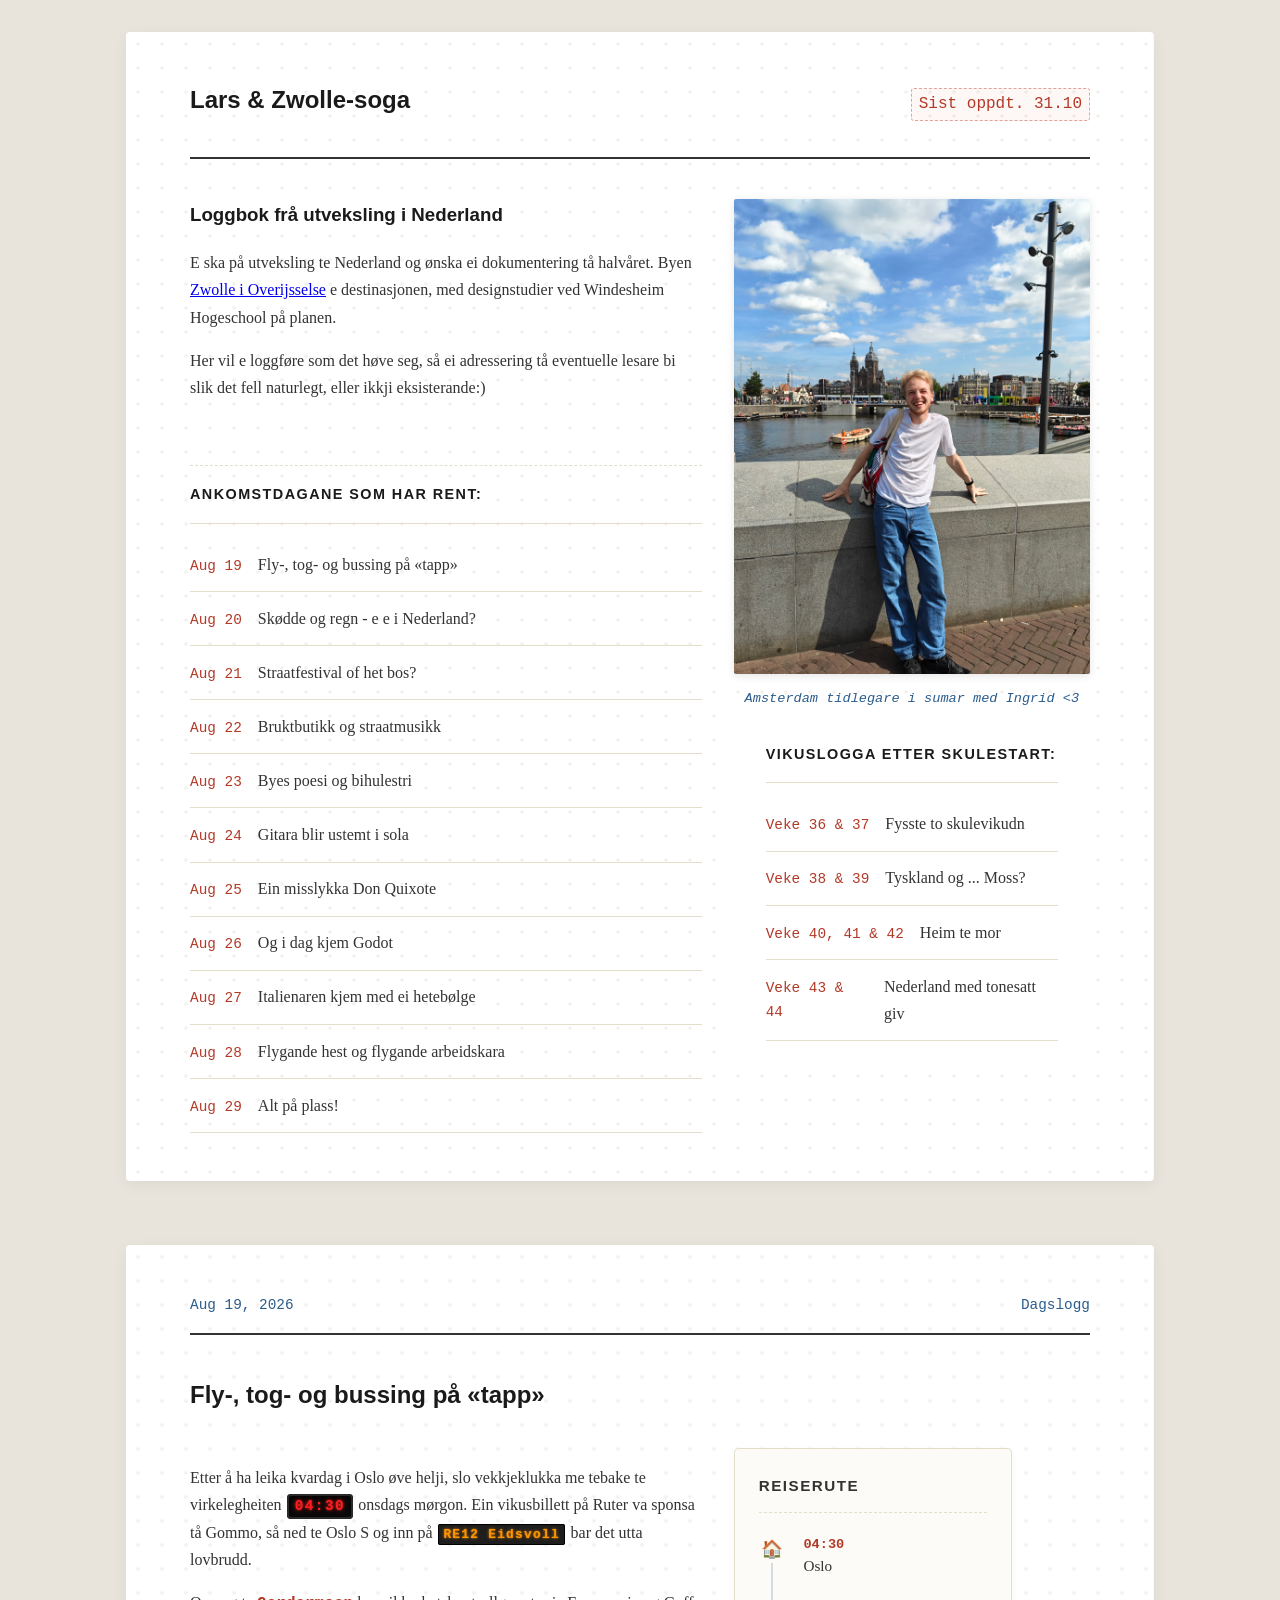
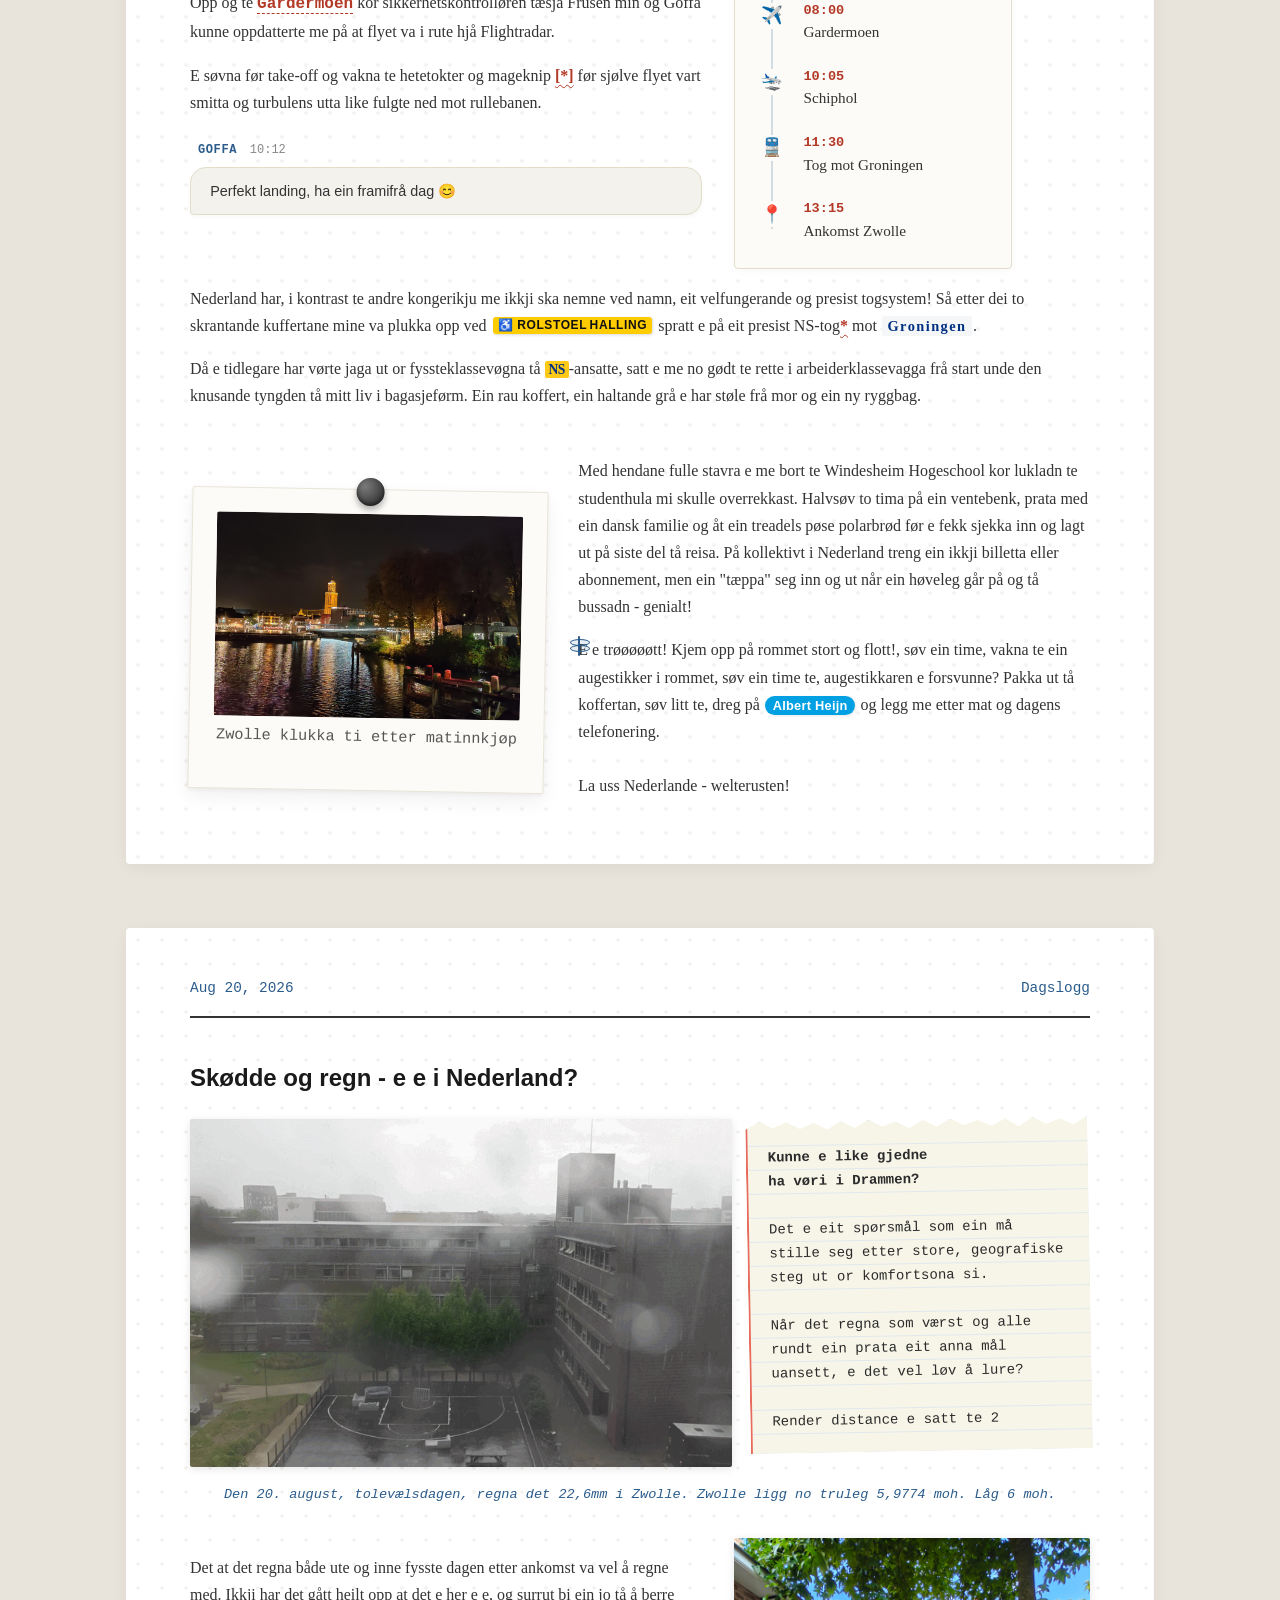
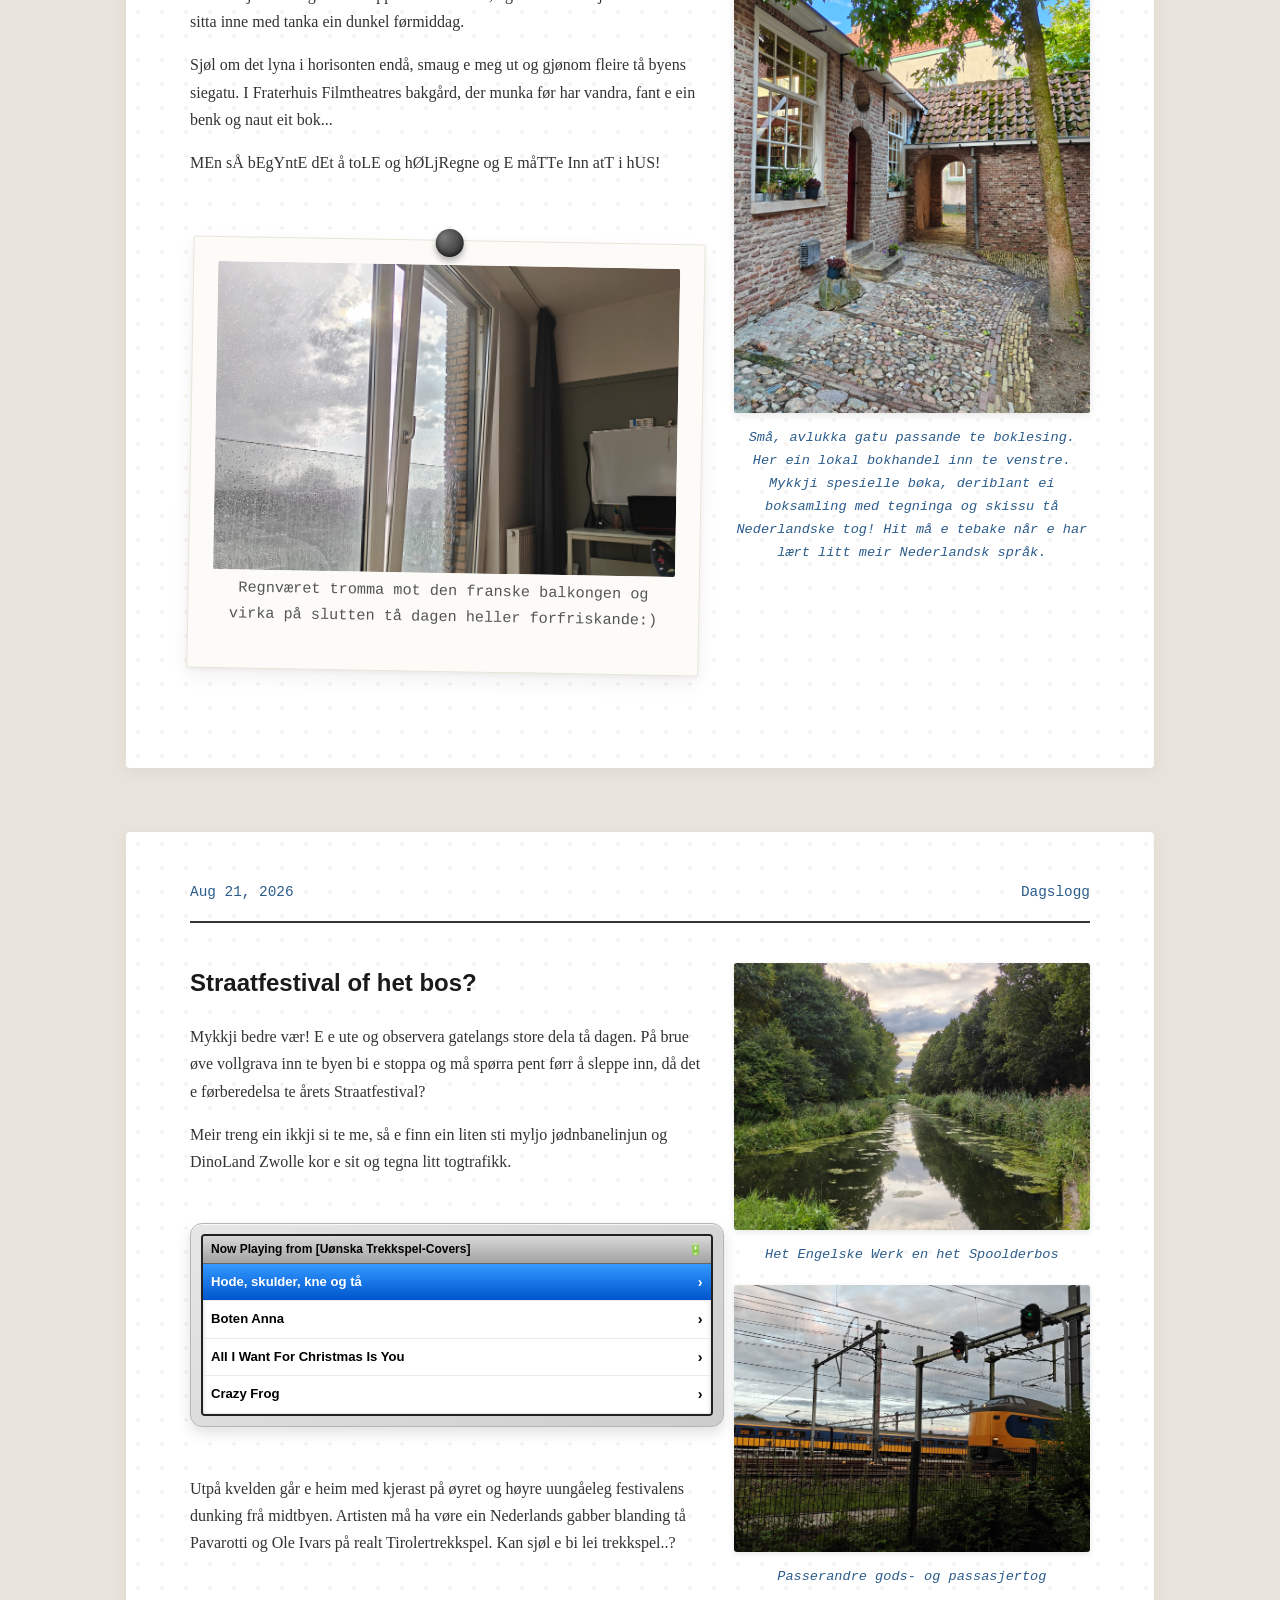
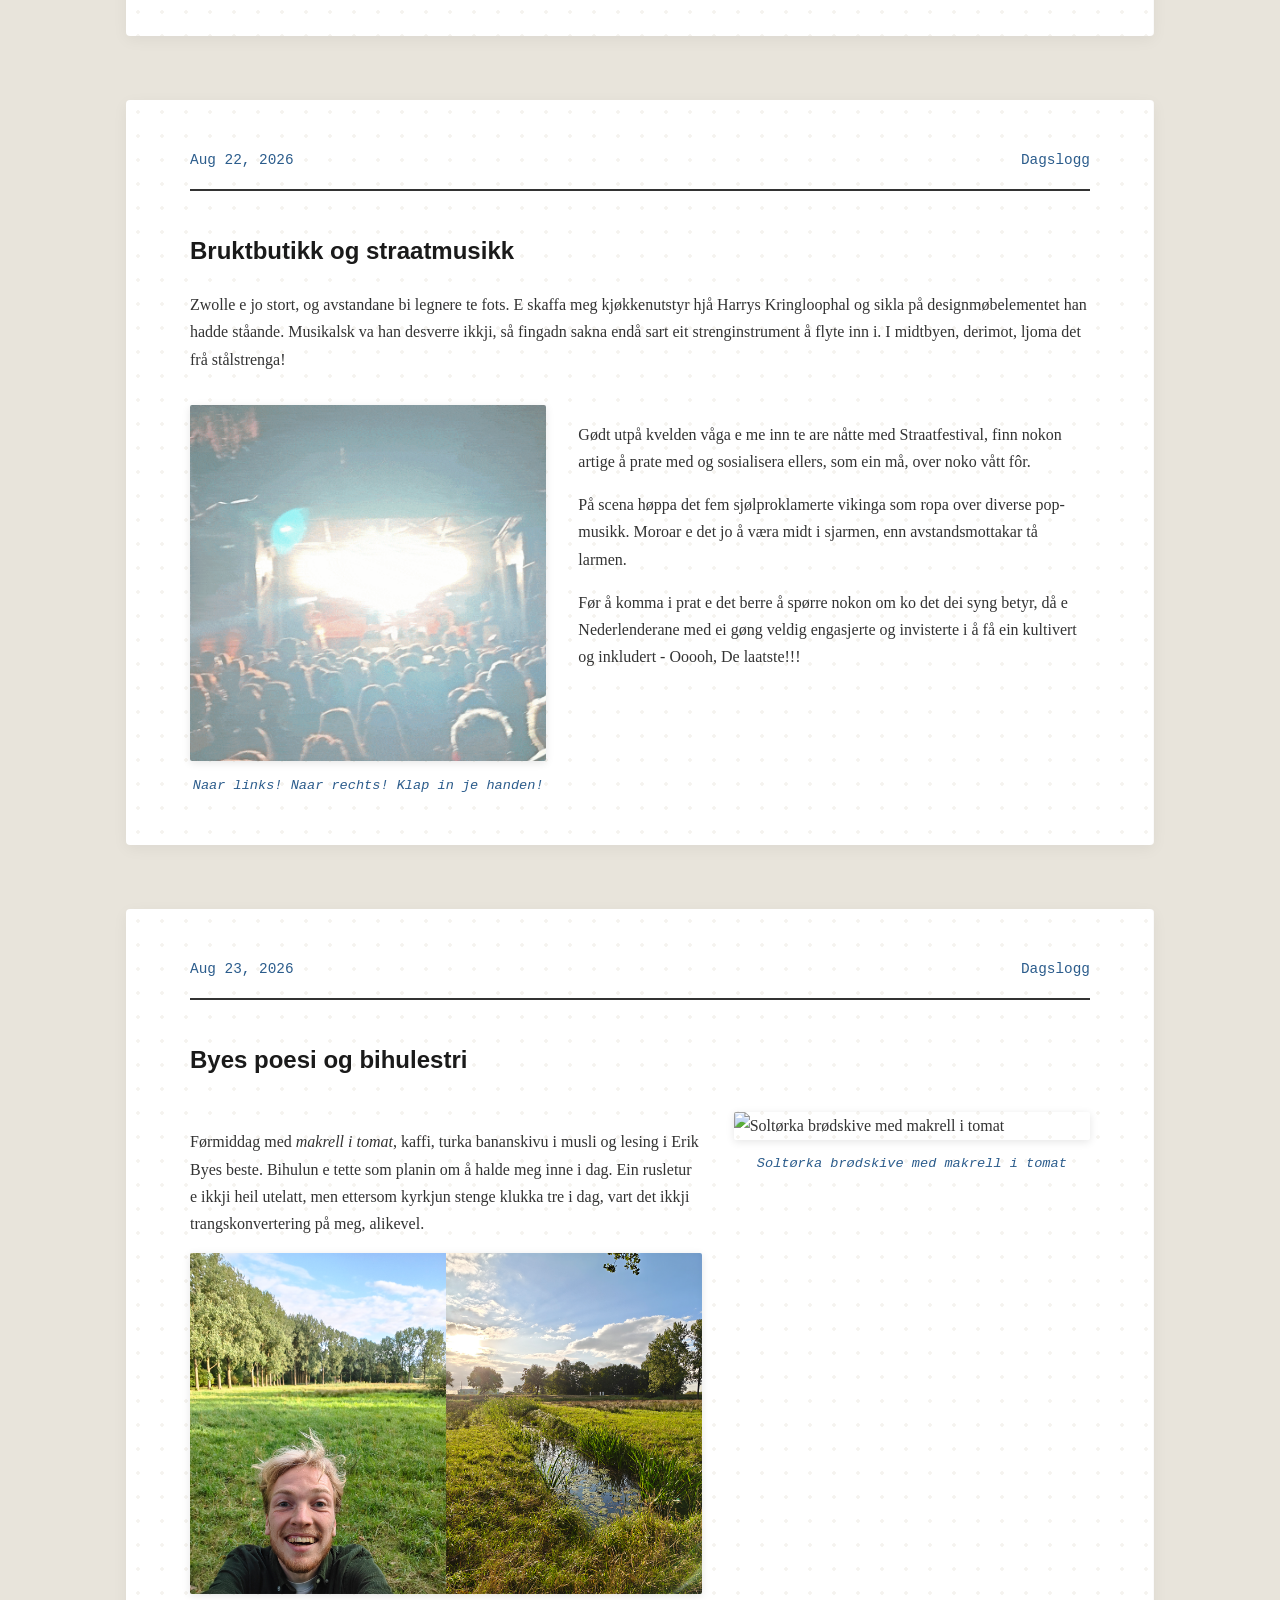
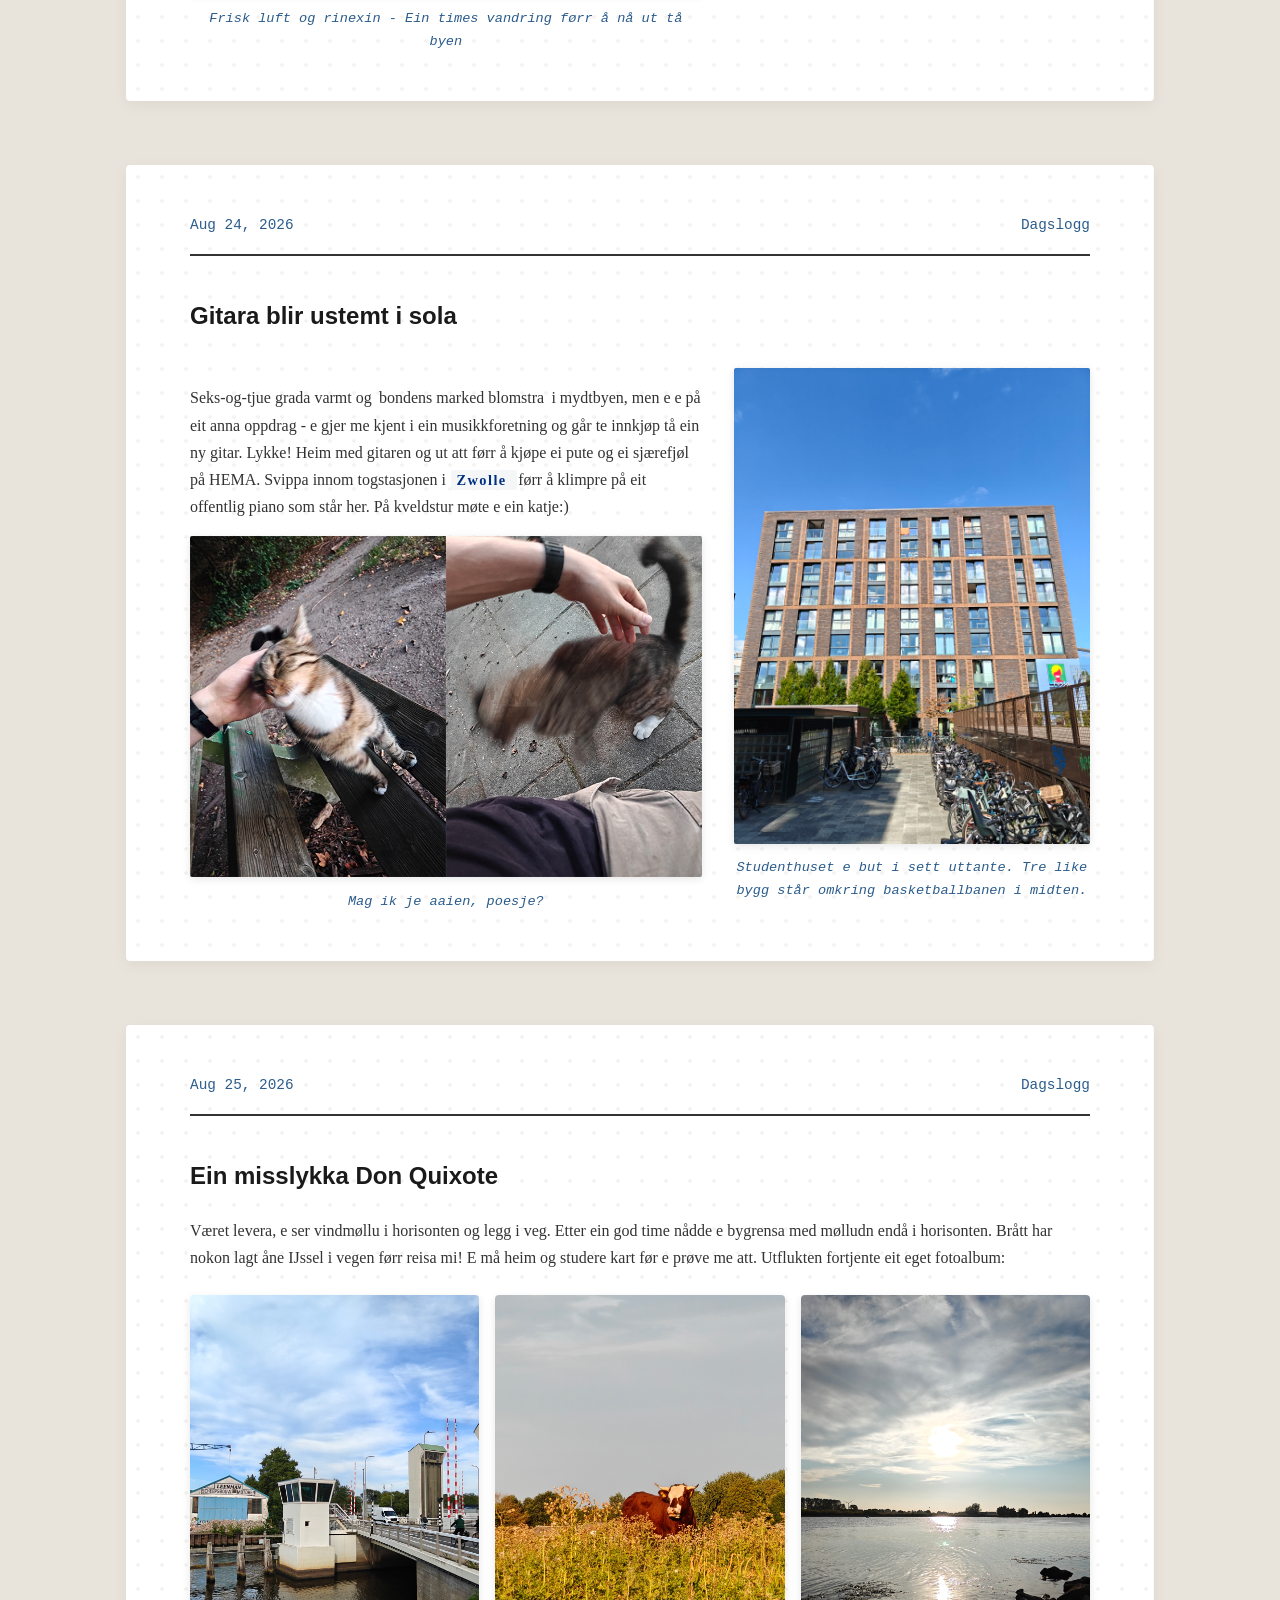
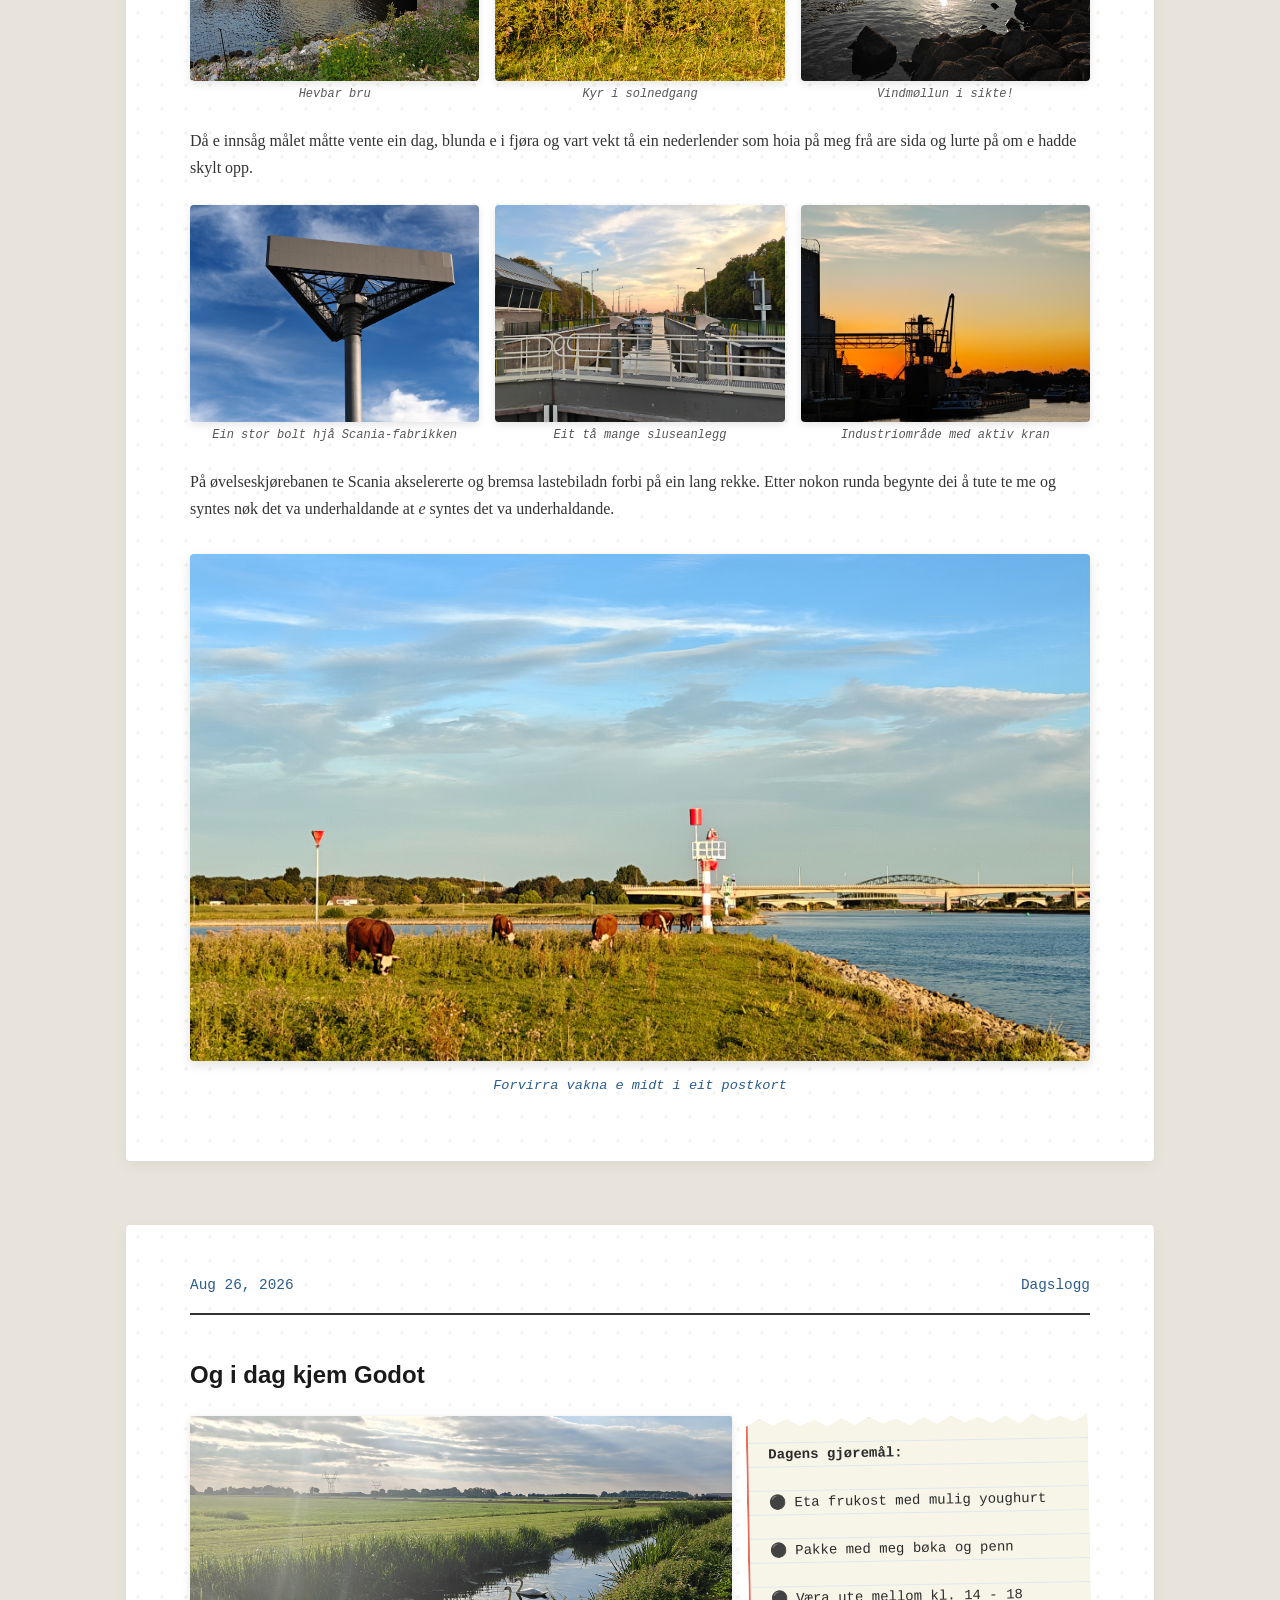
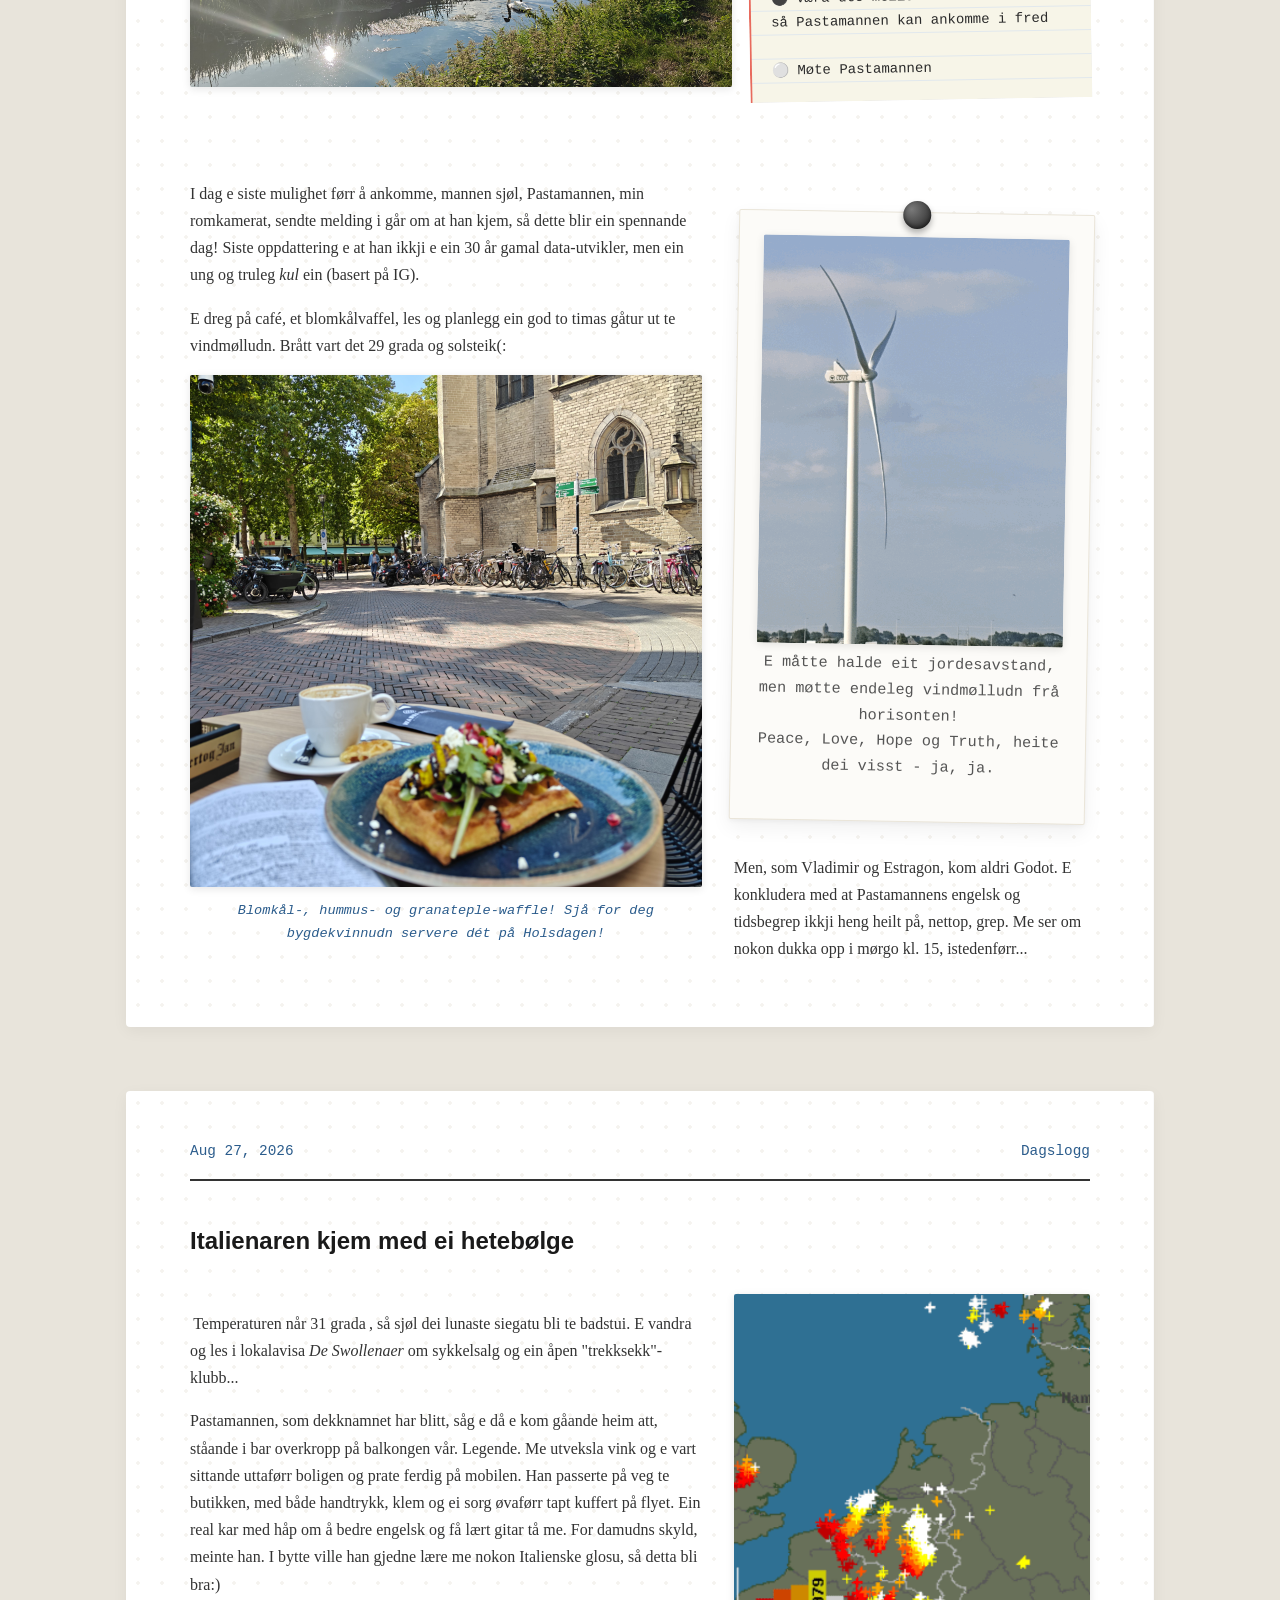
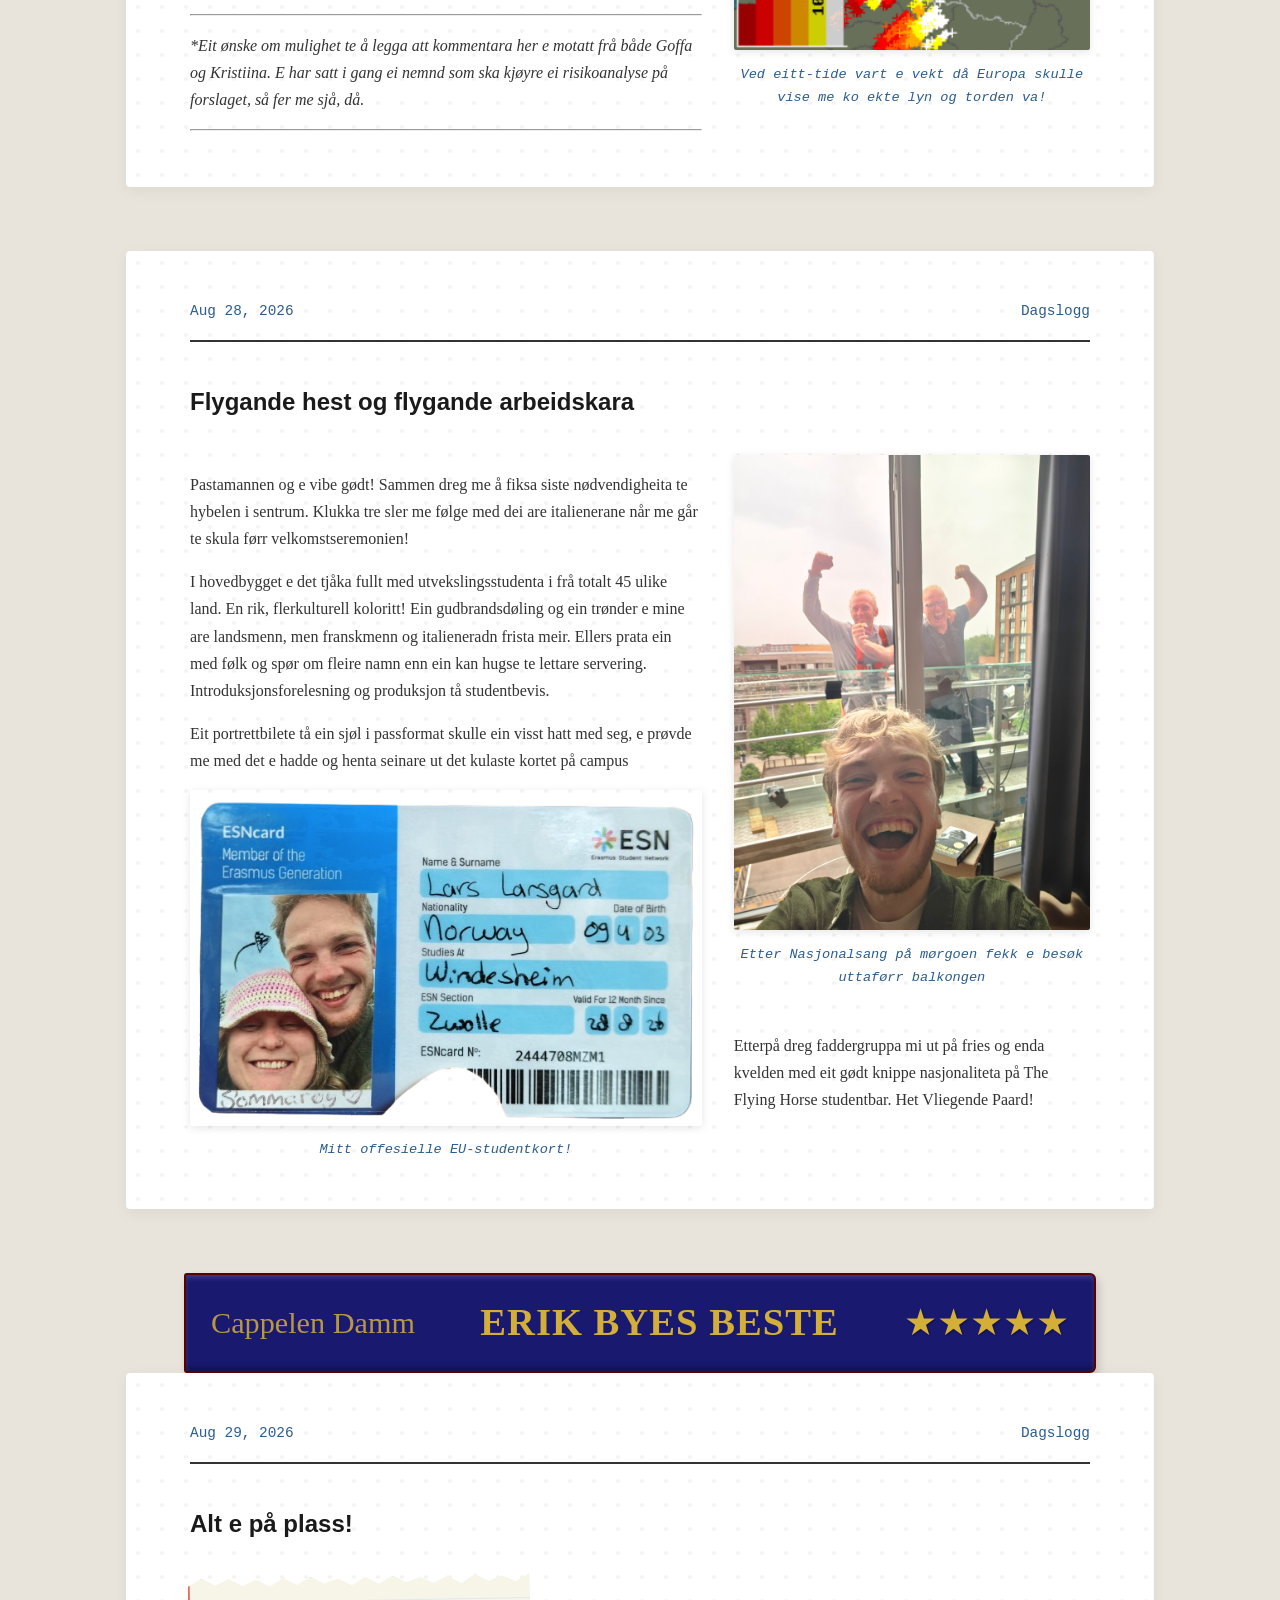
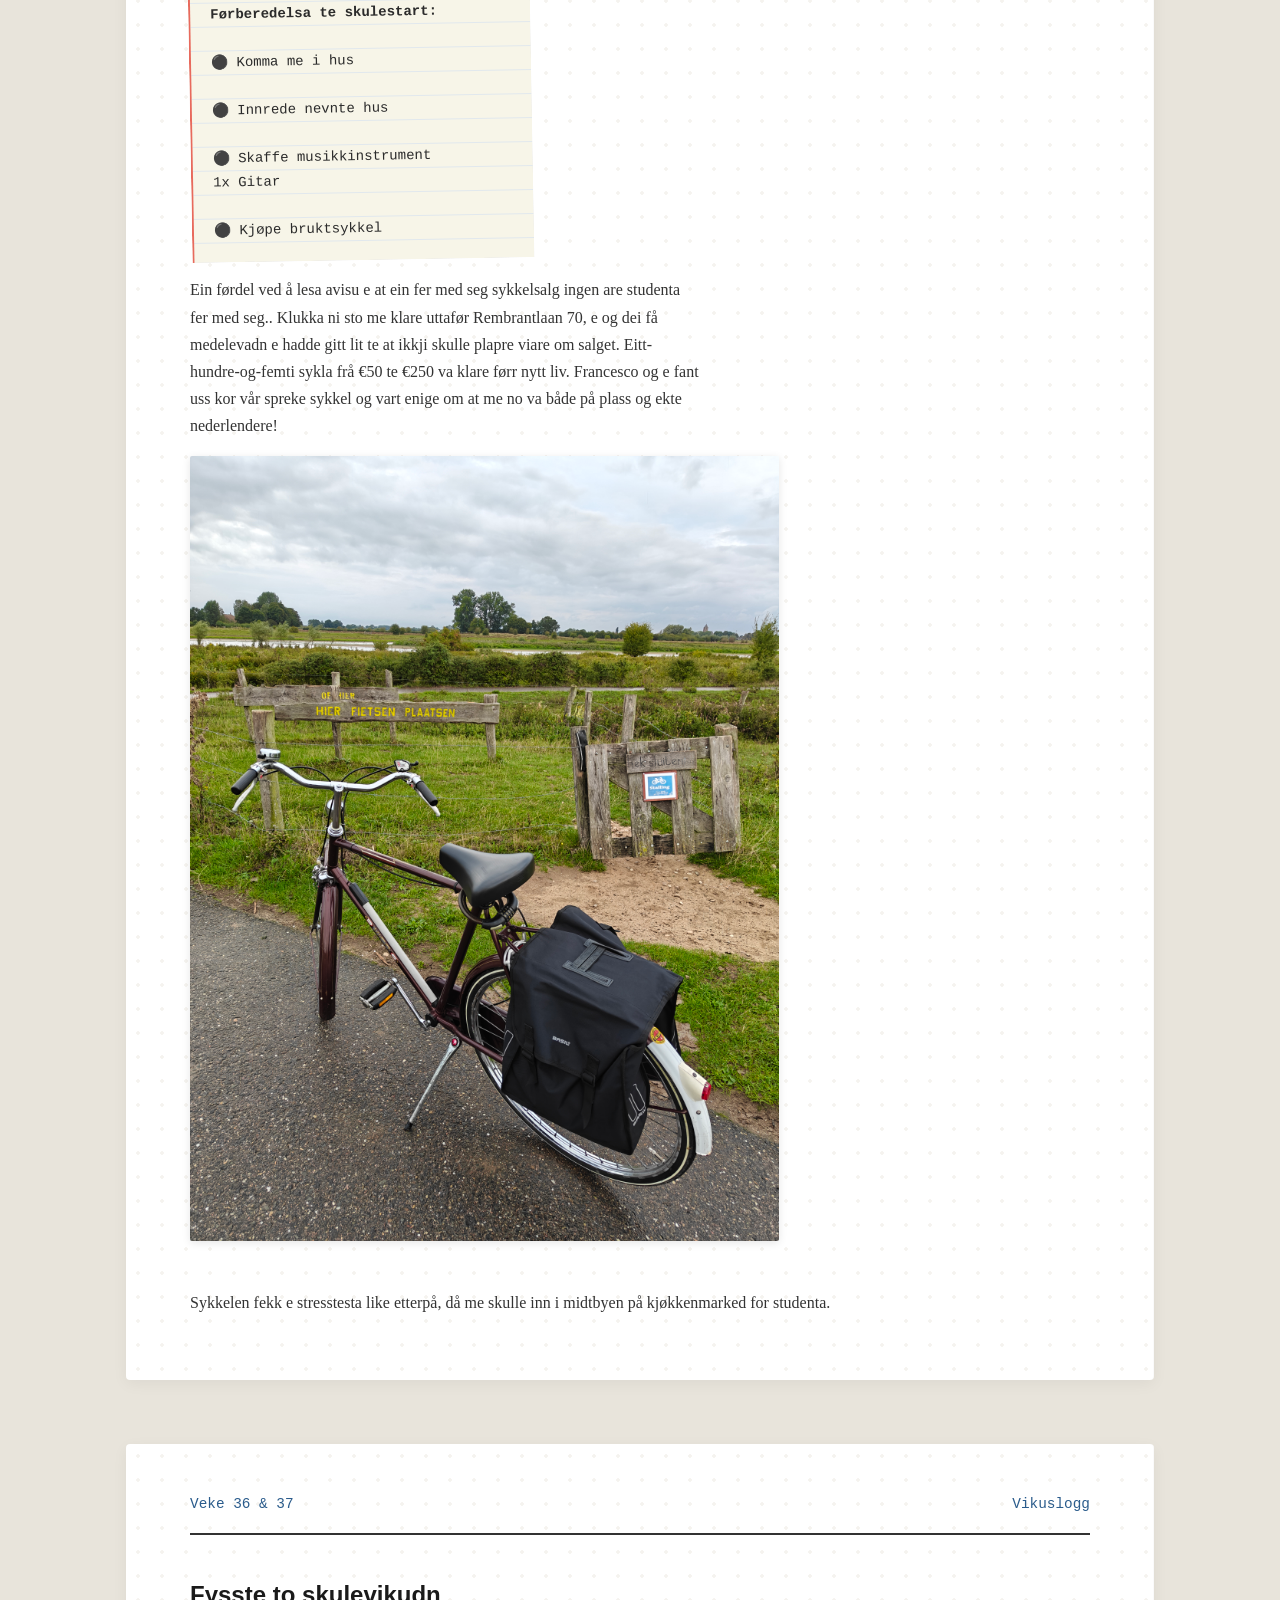
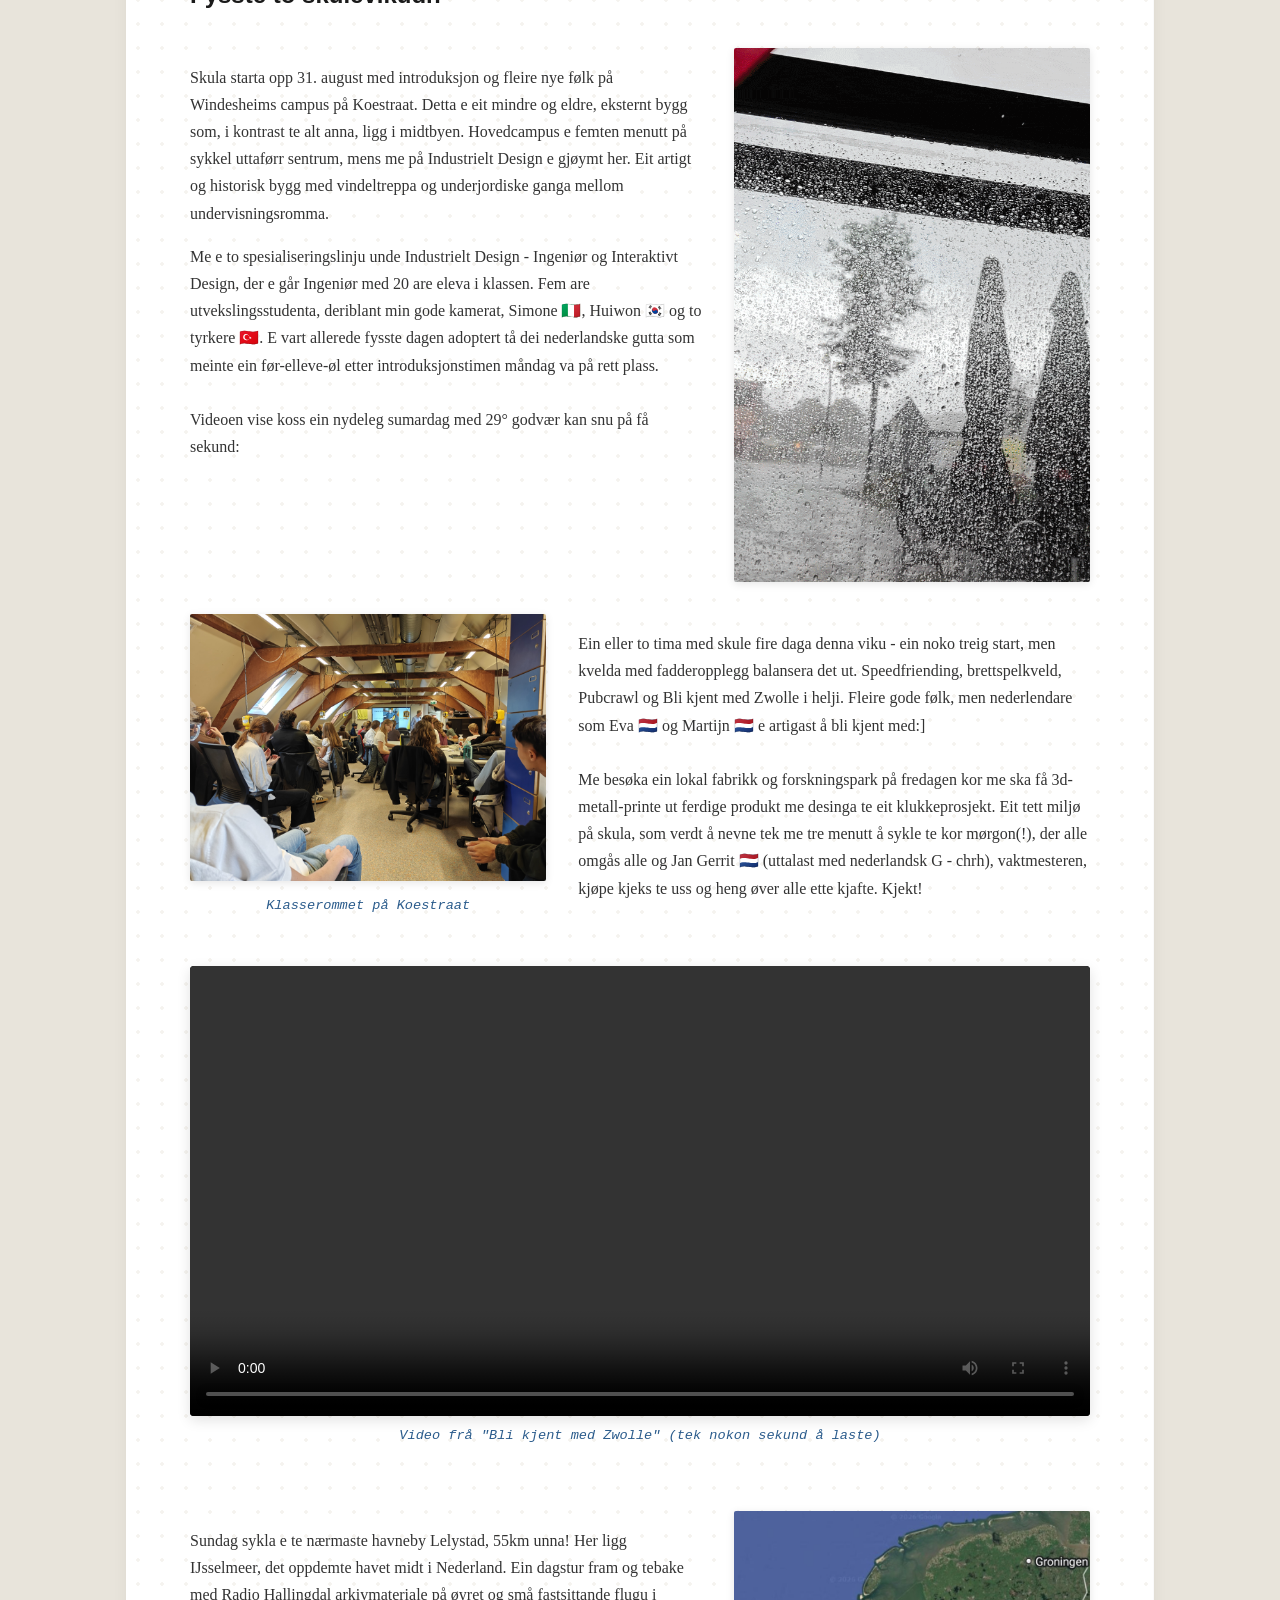
==== commit d506961a: "Update index.html" ====
--- a/index.html
+++ b/index.html
@@ -41,7 +41,7 @@
             <ul>
                 <li><time datetime="2026-09-11" class="date">Veke 36 & 37</time> <a href="#veke1">Fysste to skulevikudn</a></li>
 				<li><time datetime="2026-09-14" class="date">Veke 38 & 39</time> <a href="#veke2">Tyskland og ... Moss?</a></li>
-				<li><time datetime="2026-09-38" class="date">Veke 40, 41 & 42</time> <a href="#veke3">Heim te mor (og kjærast (og alle andre(og endå fleire)))</a></li>
+				<li><time datetime="2026-09-38" class="date">Veke 40, 41 & 42</time> <a href="#veke3">Heim te mor</a></li>
 				<li><time datetime="2026-10-19" class="date">Veke 43 & 44</time> <a href="#veke4">Nederland med tonesatt giv</a></li>
             </ul>
         </nav>
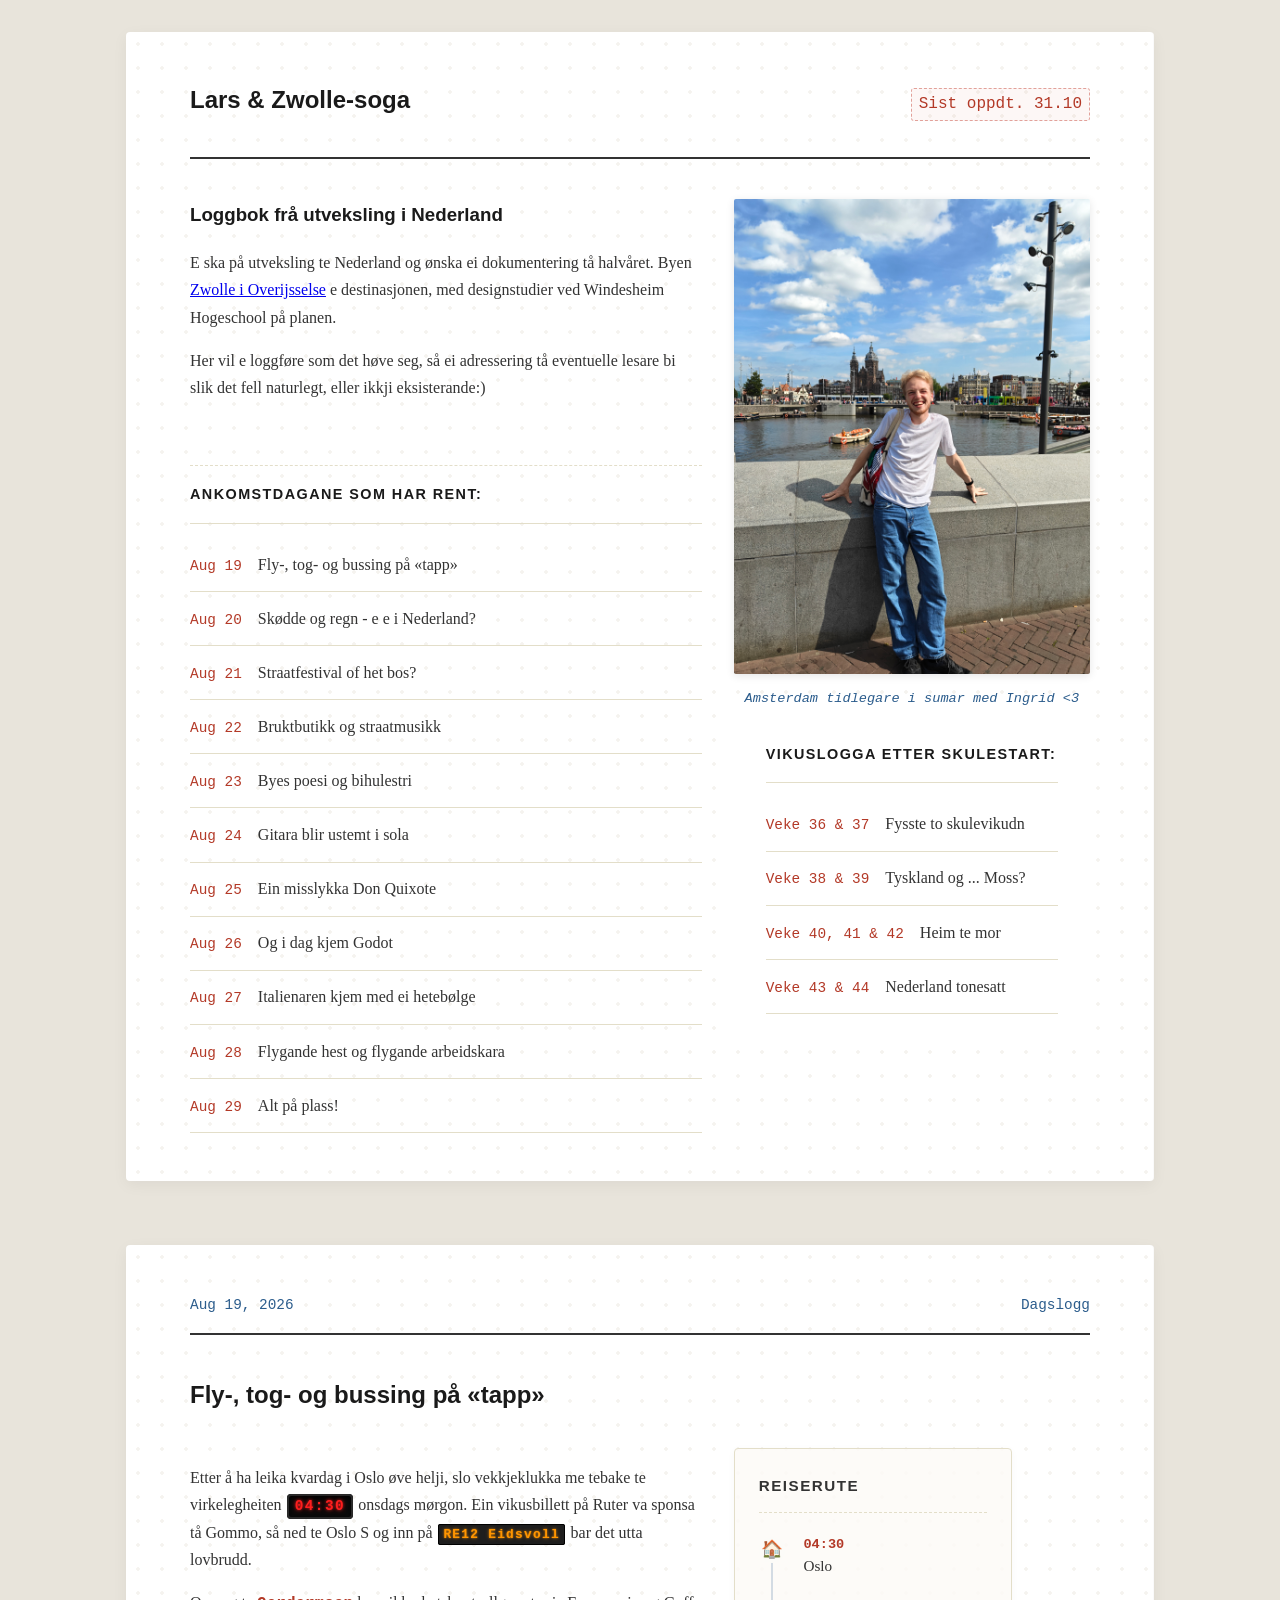
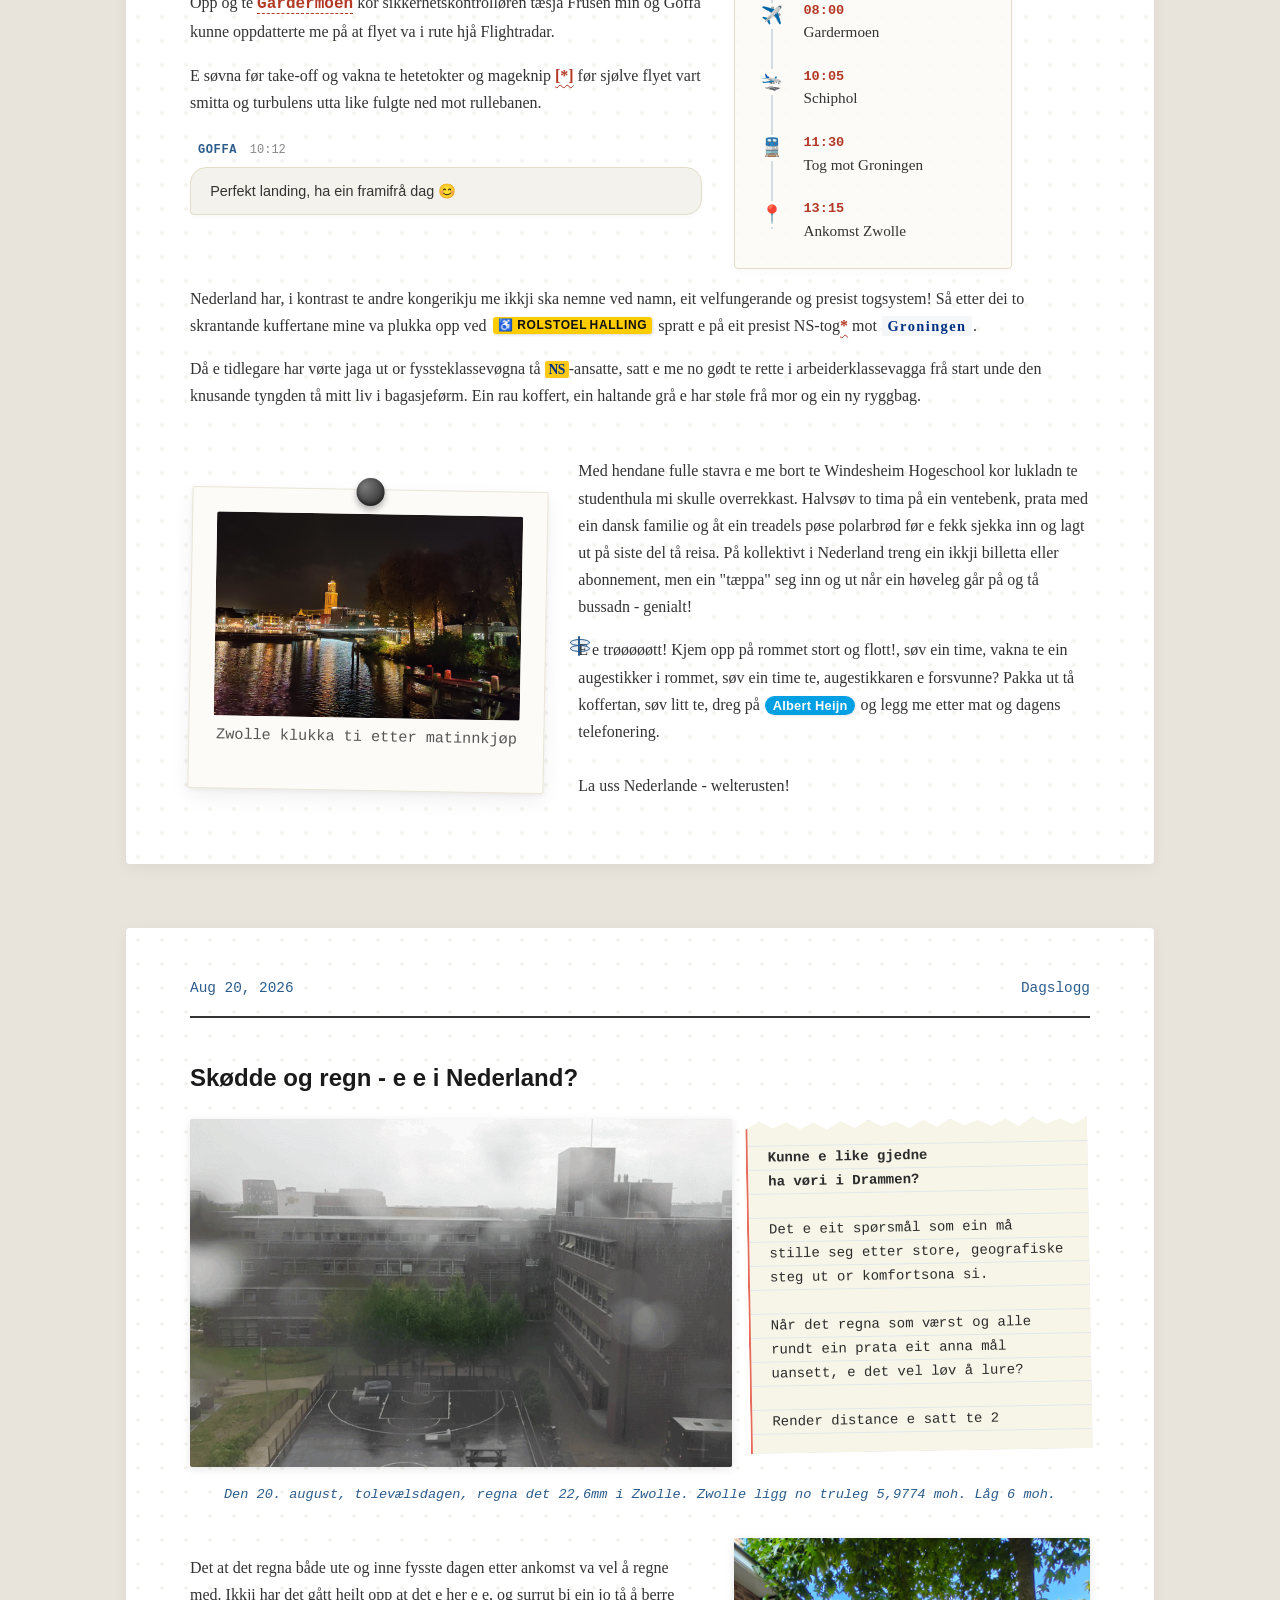
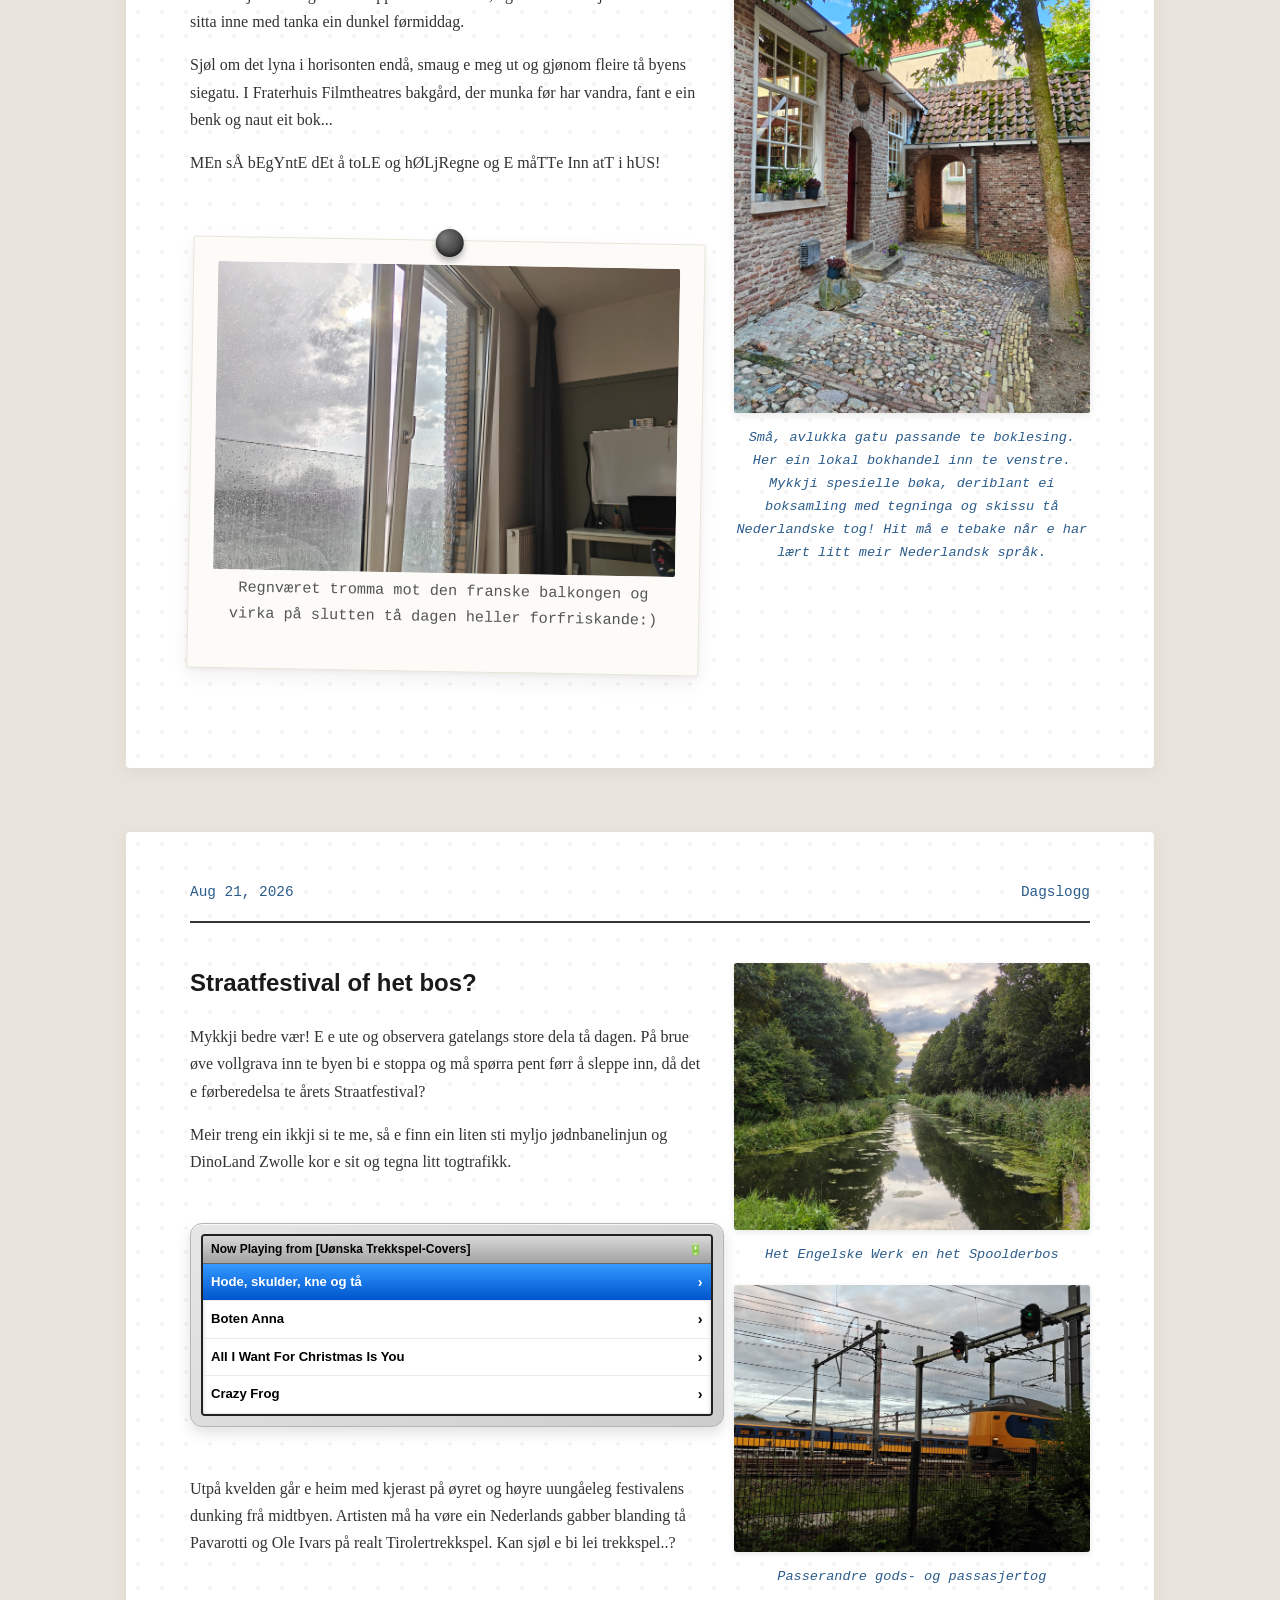
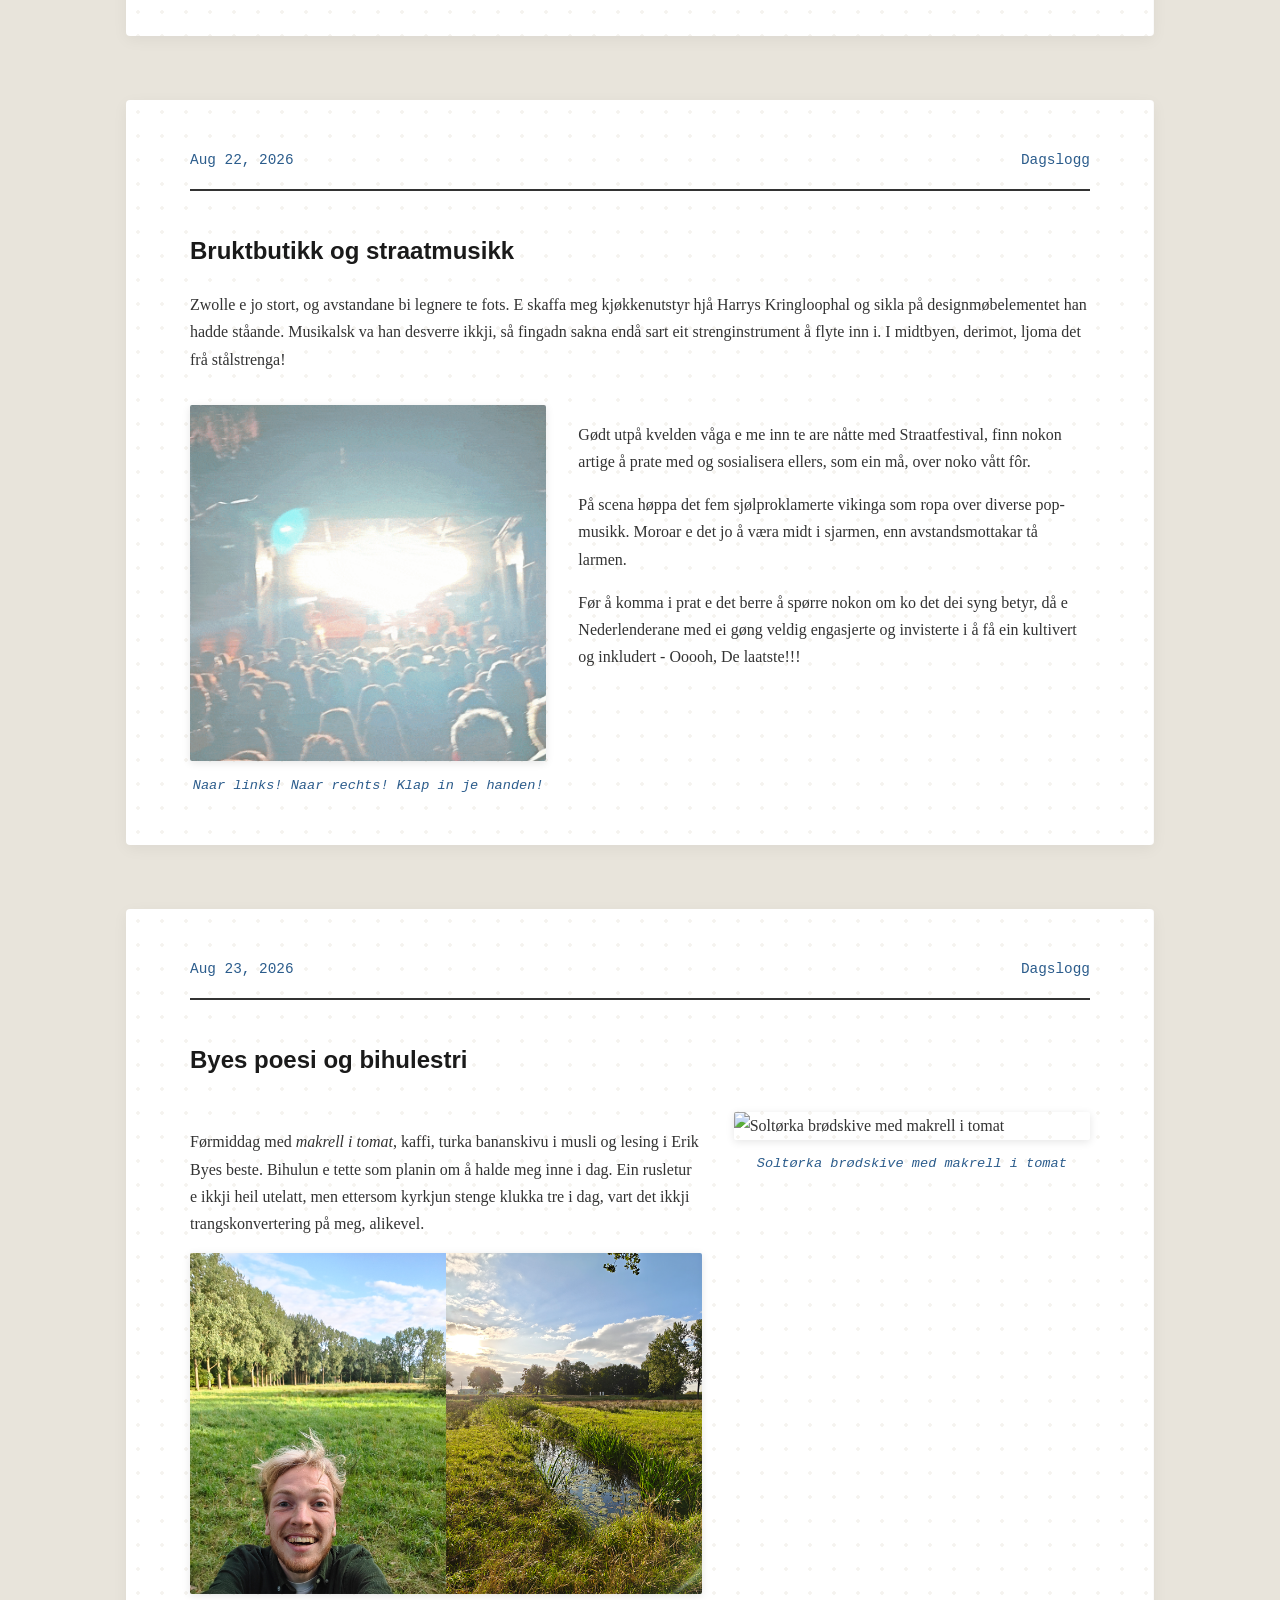
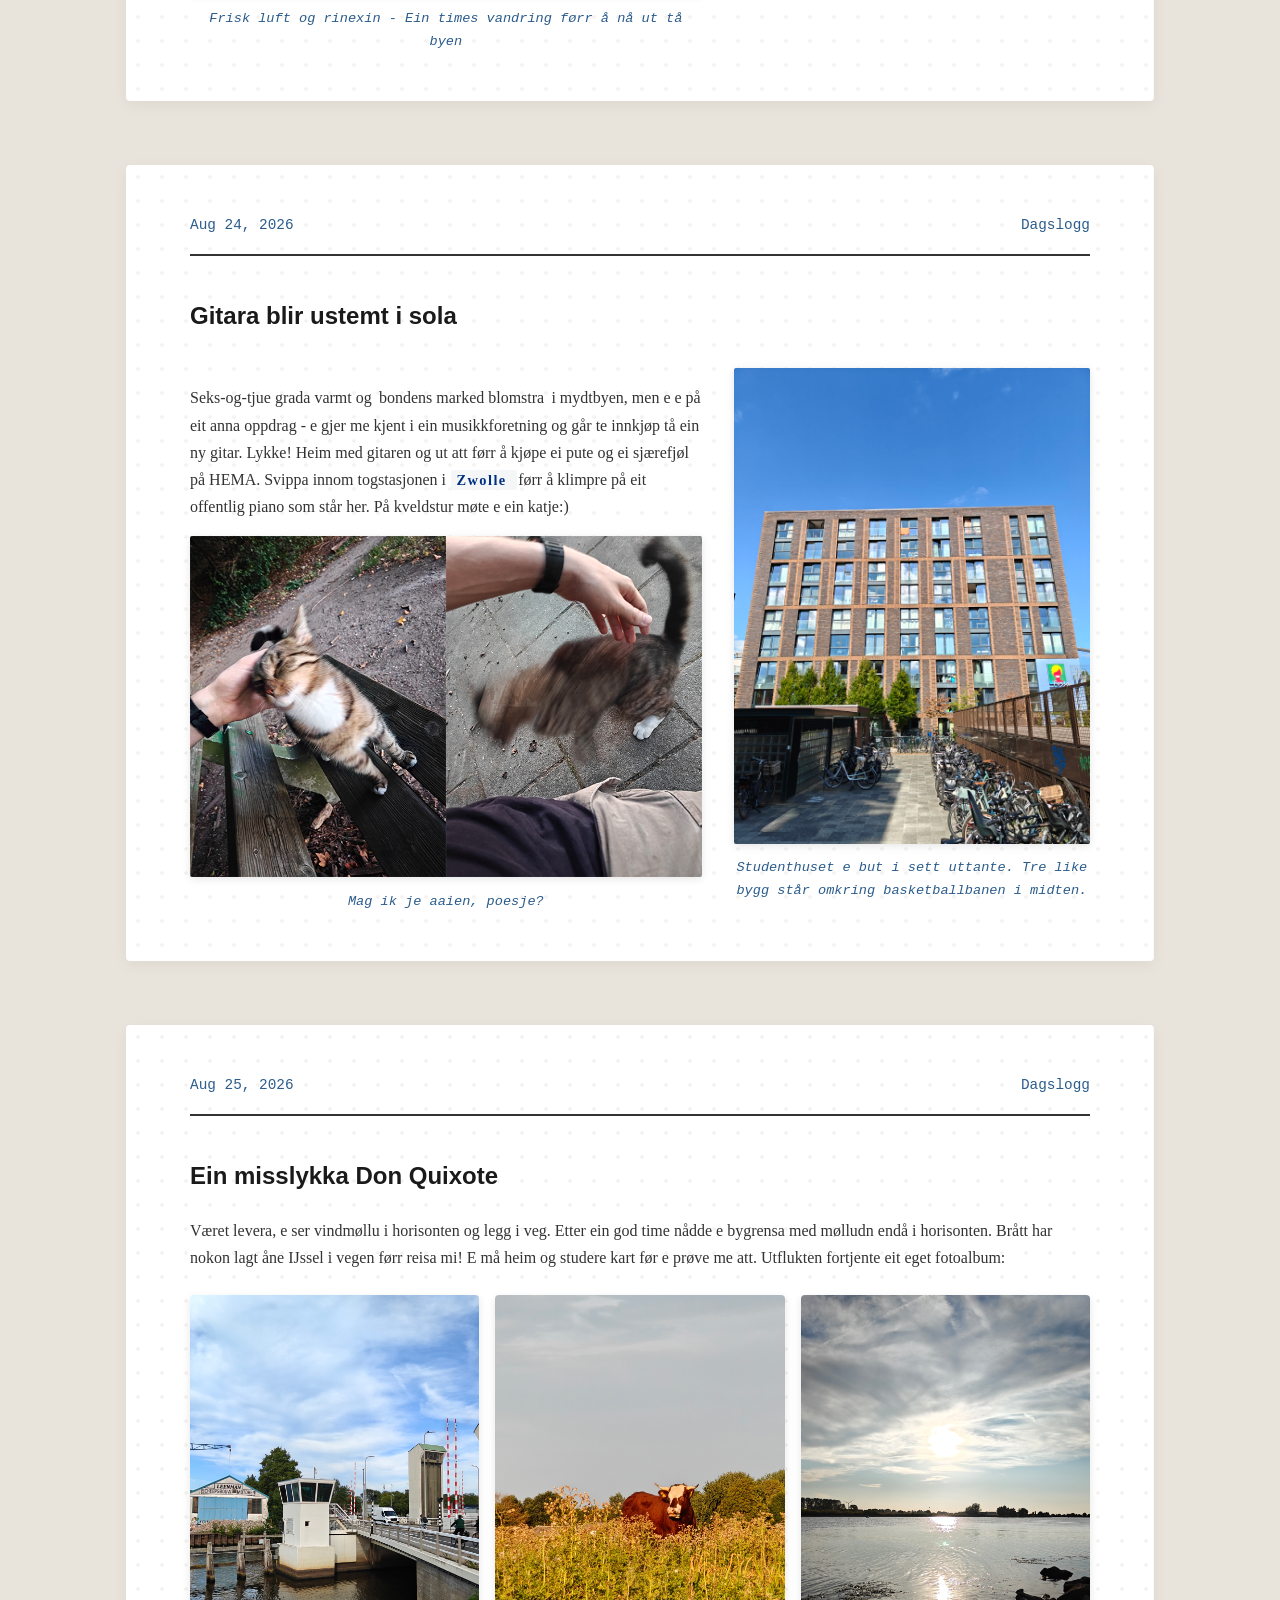
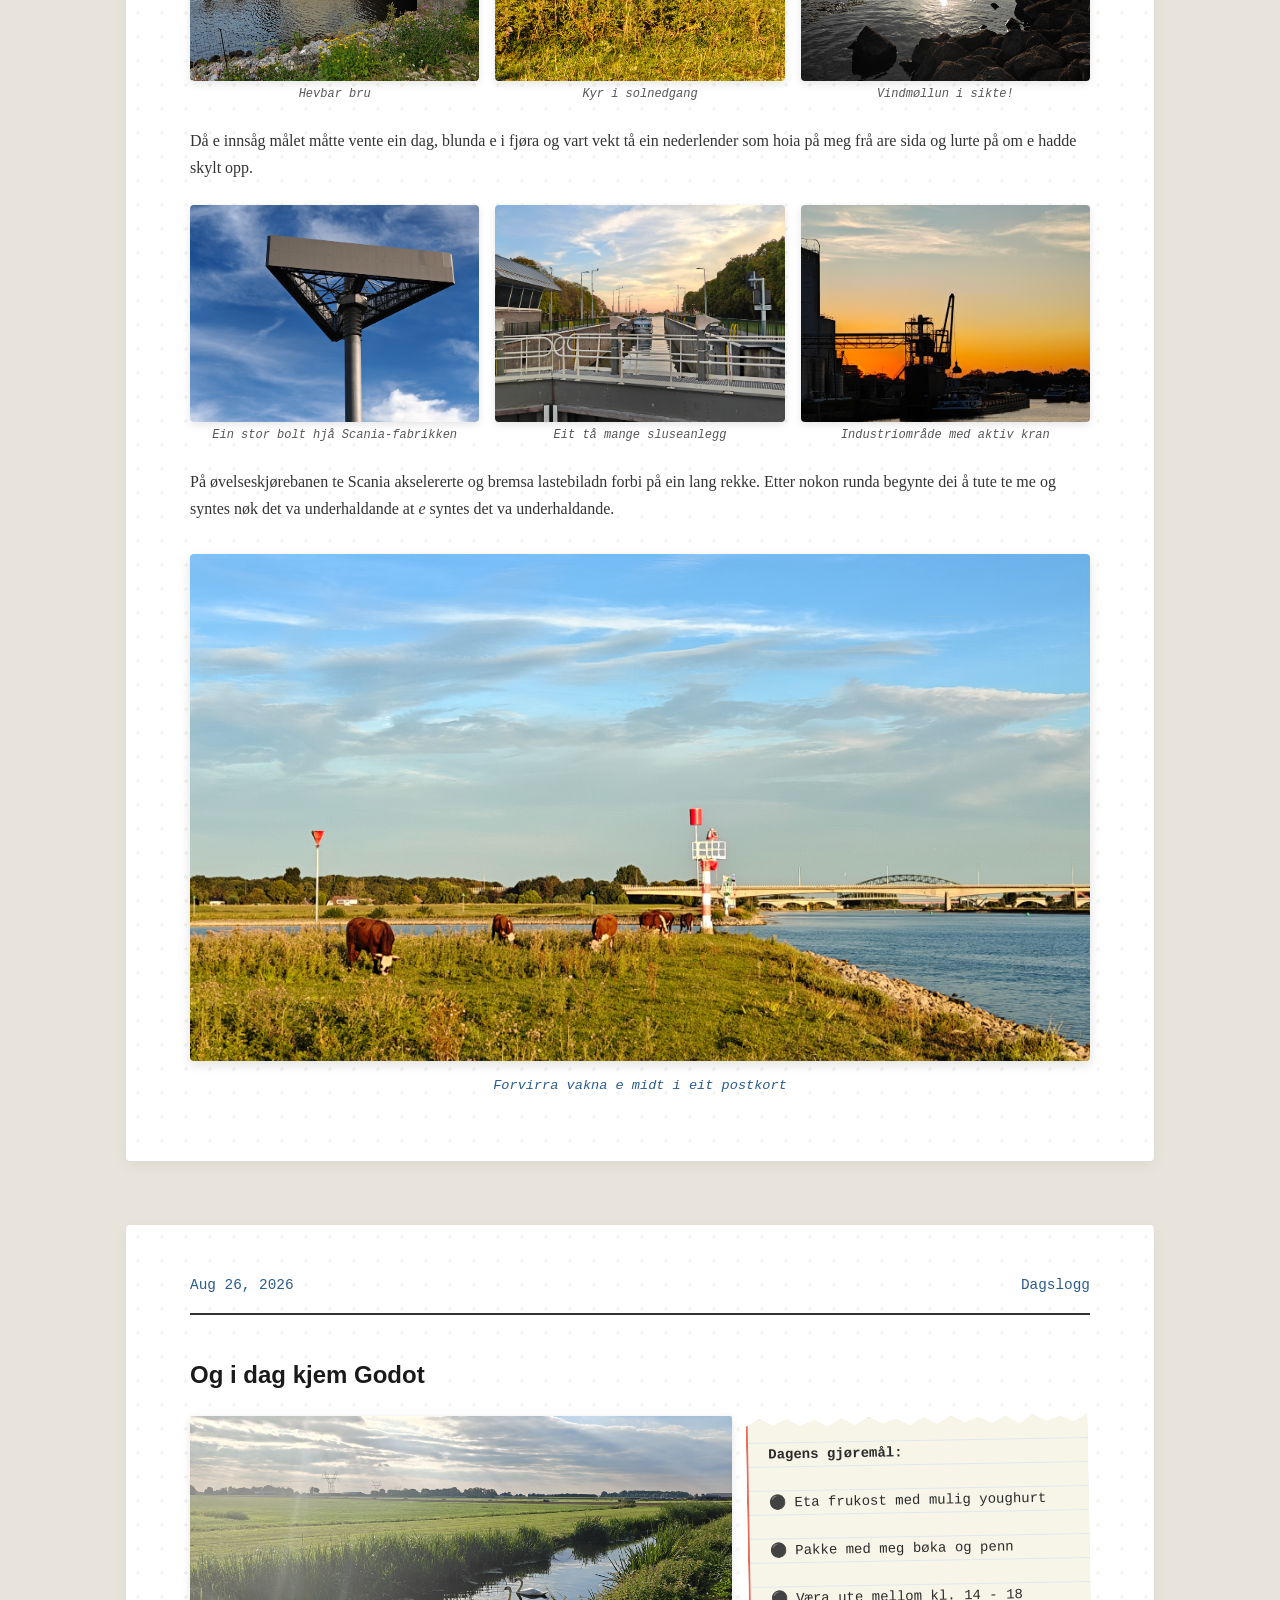
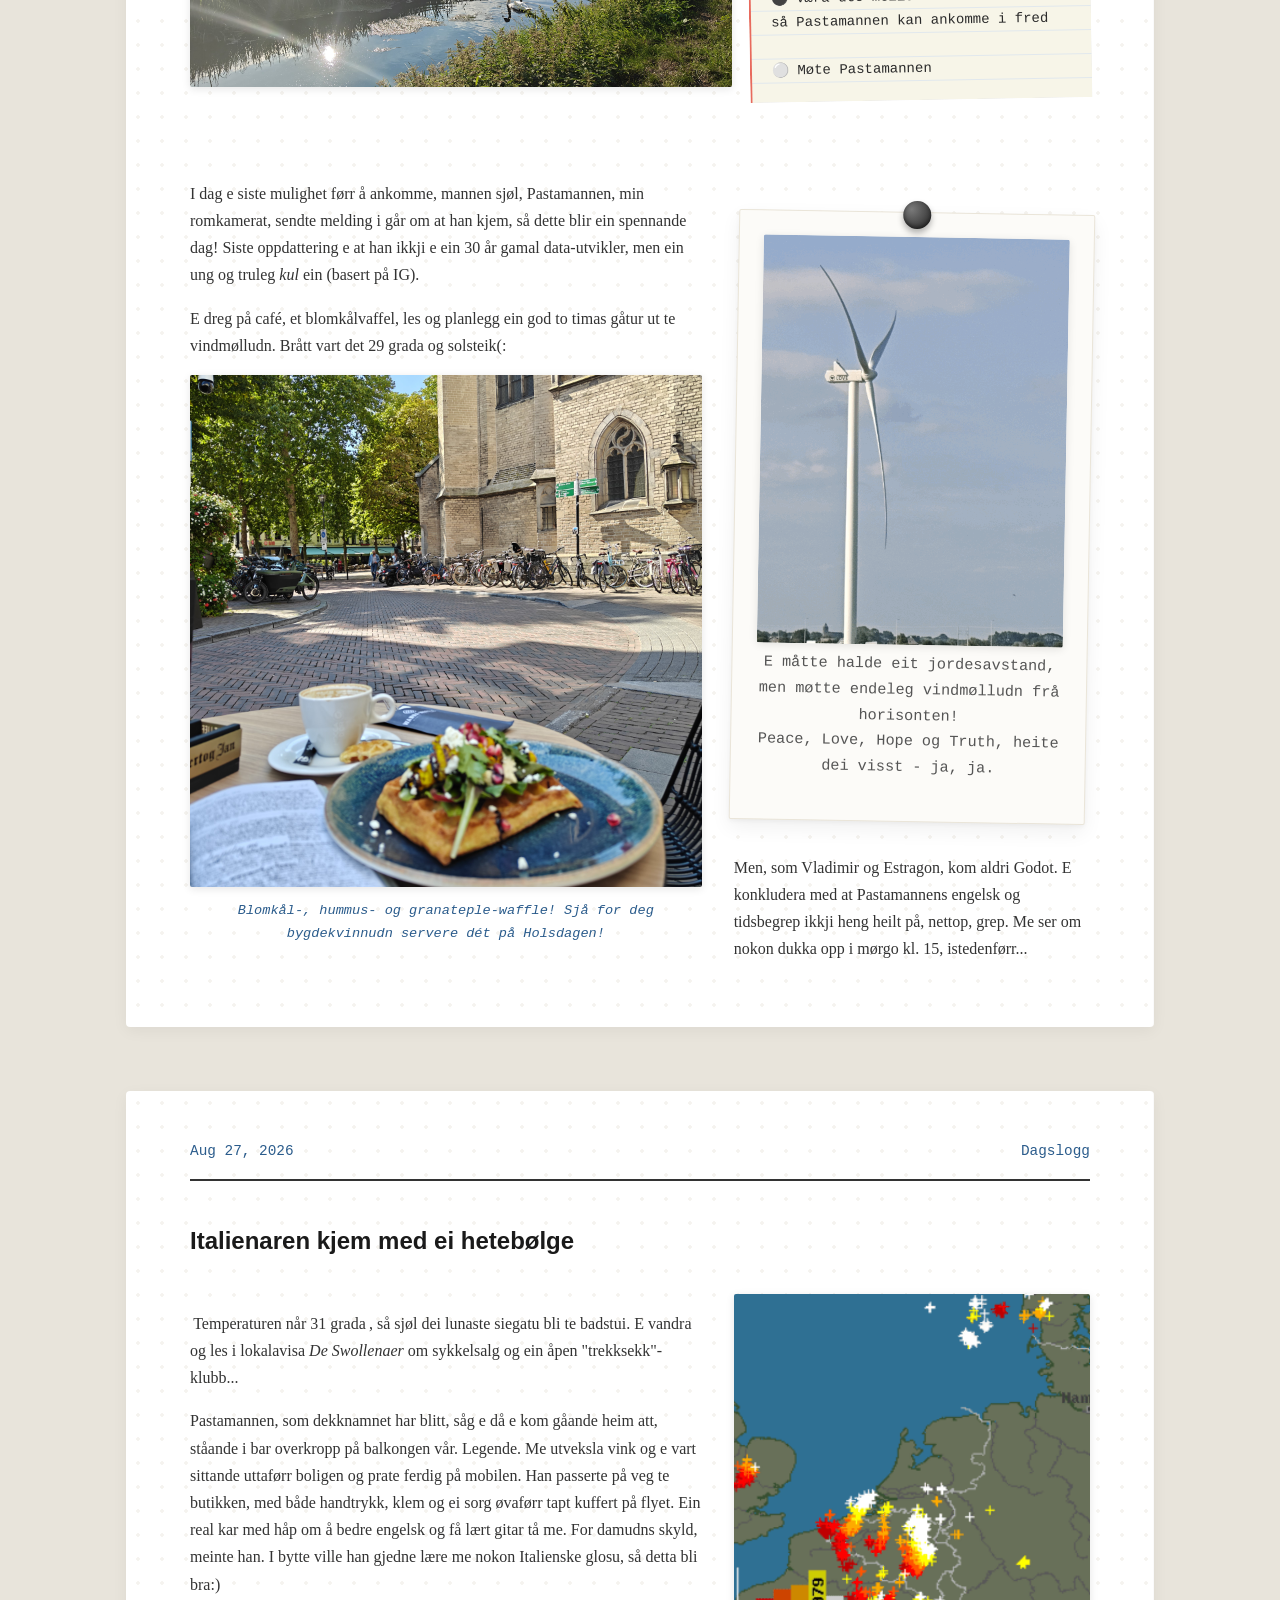
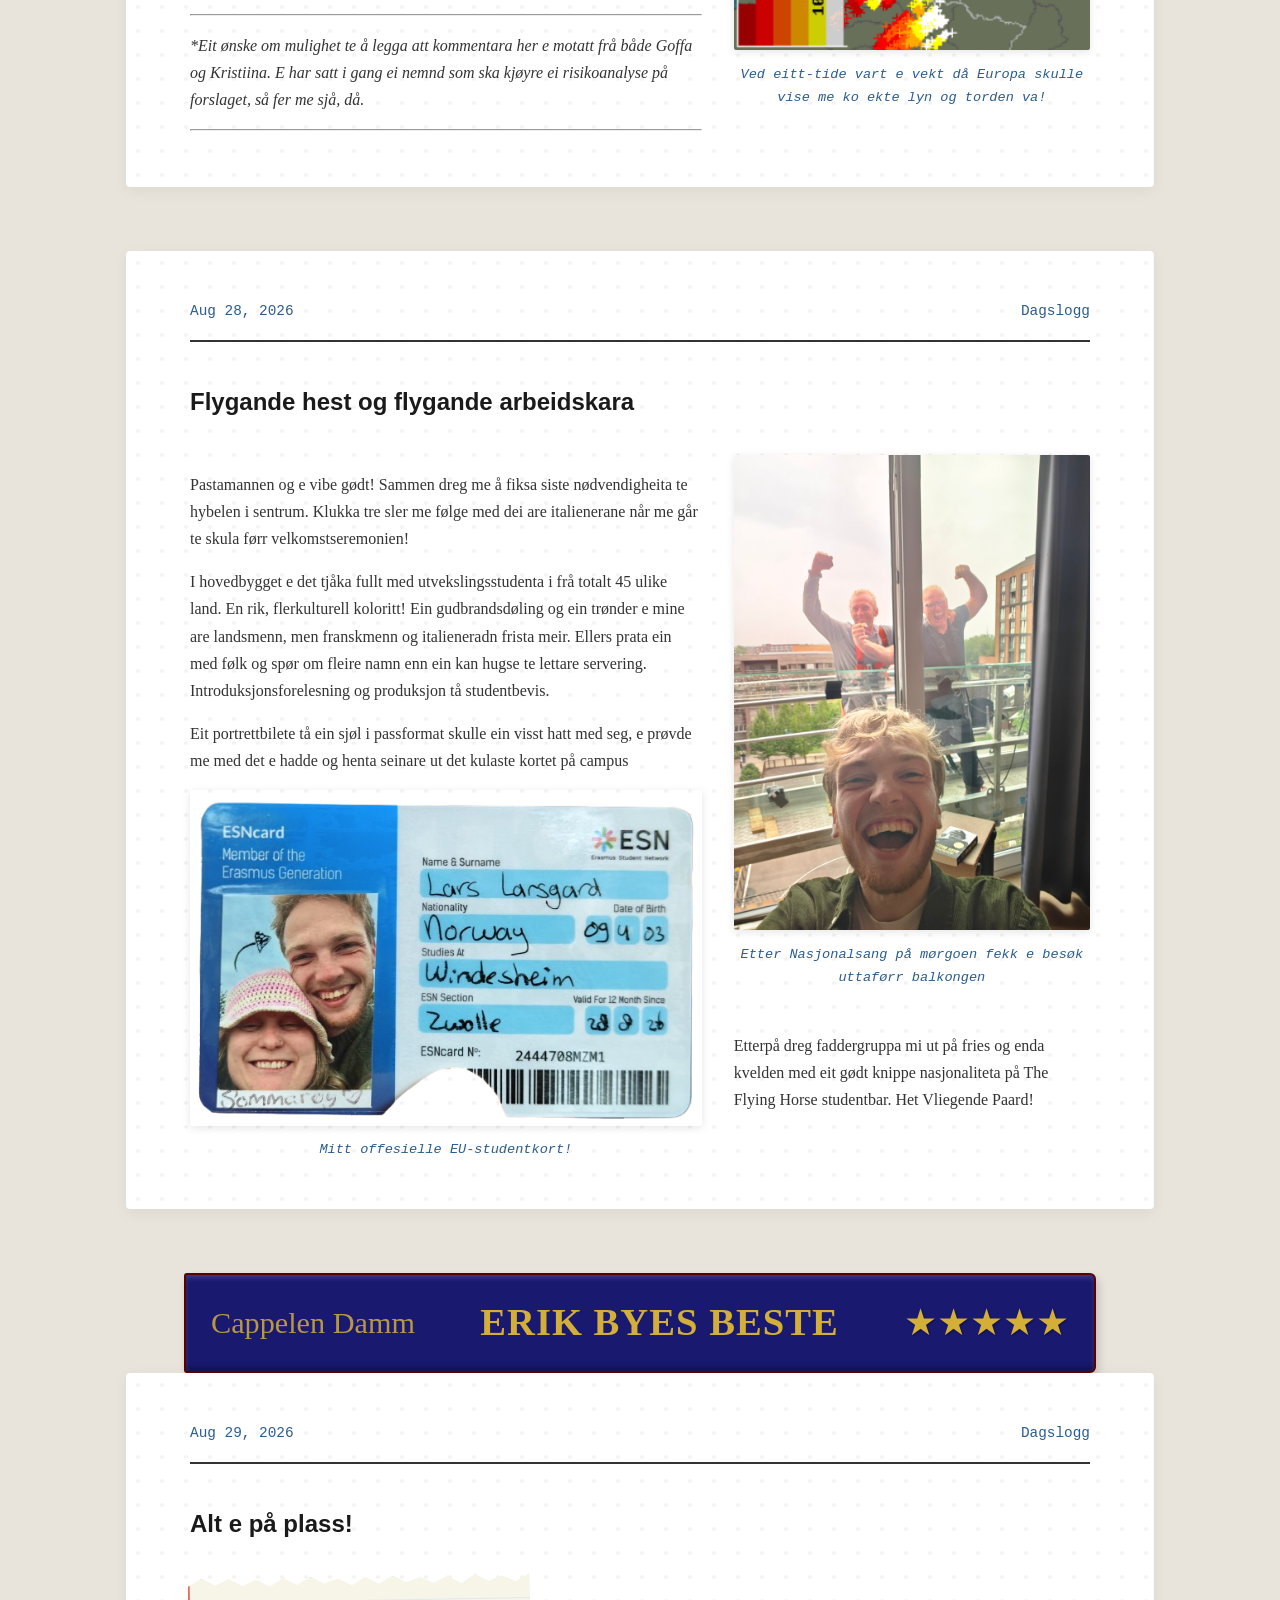
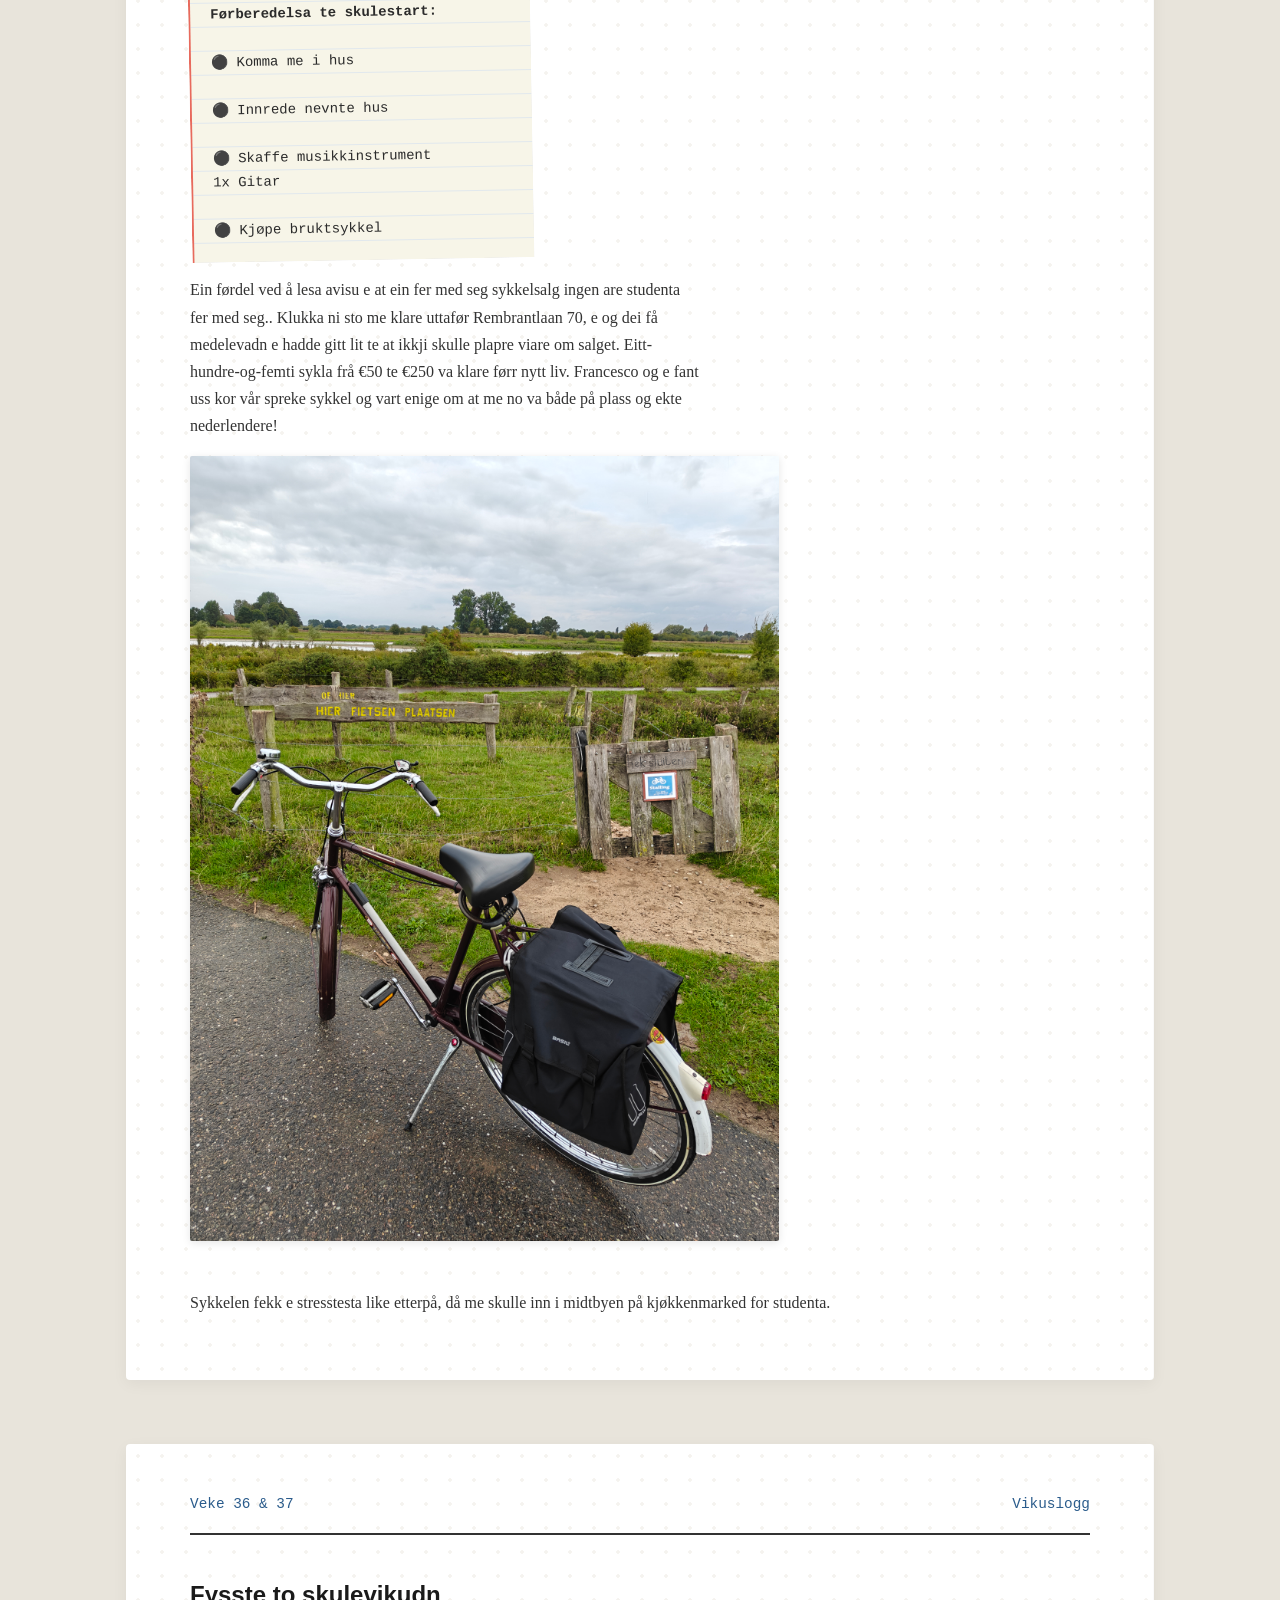
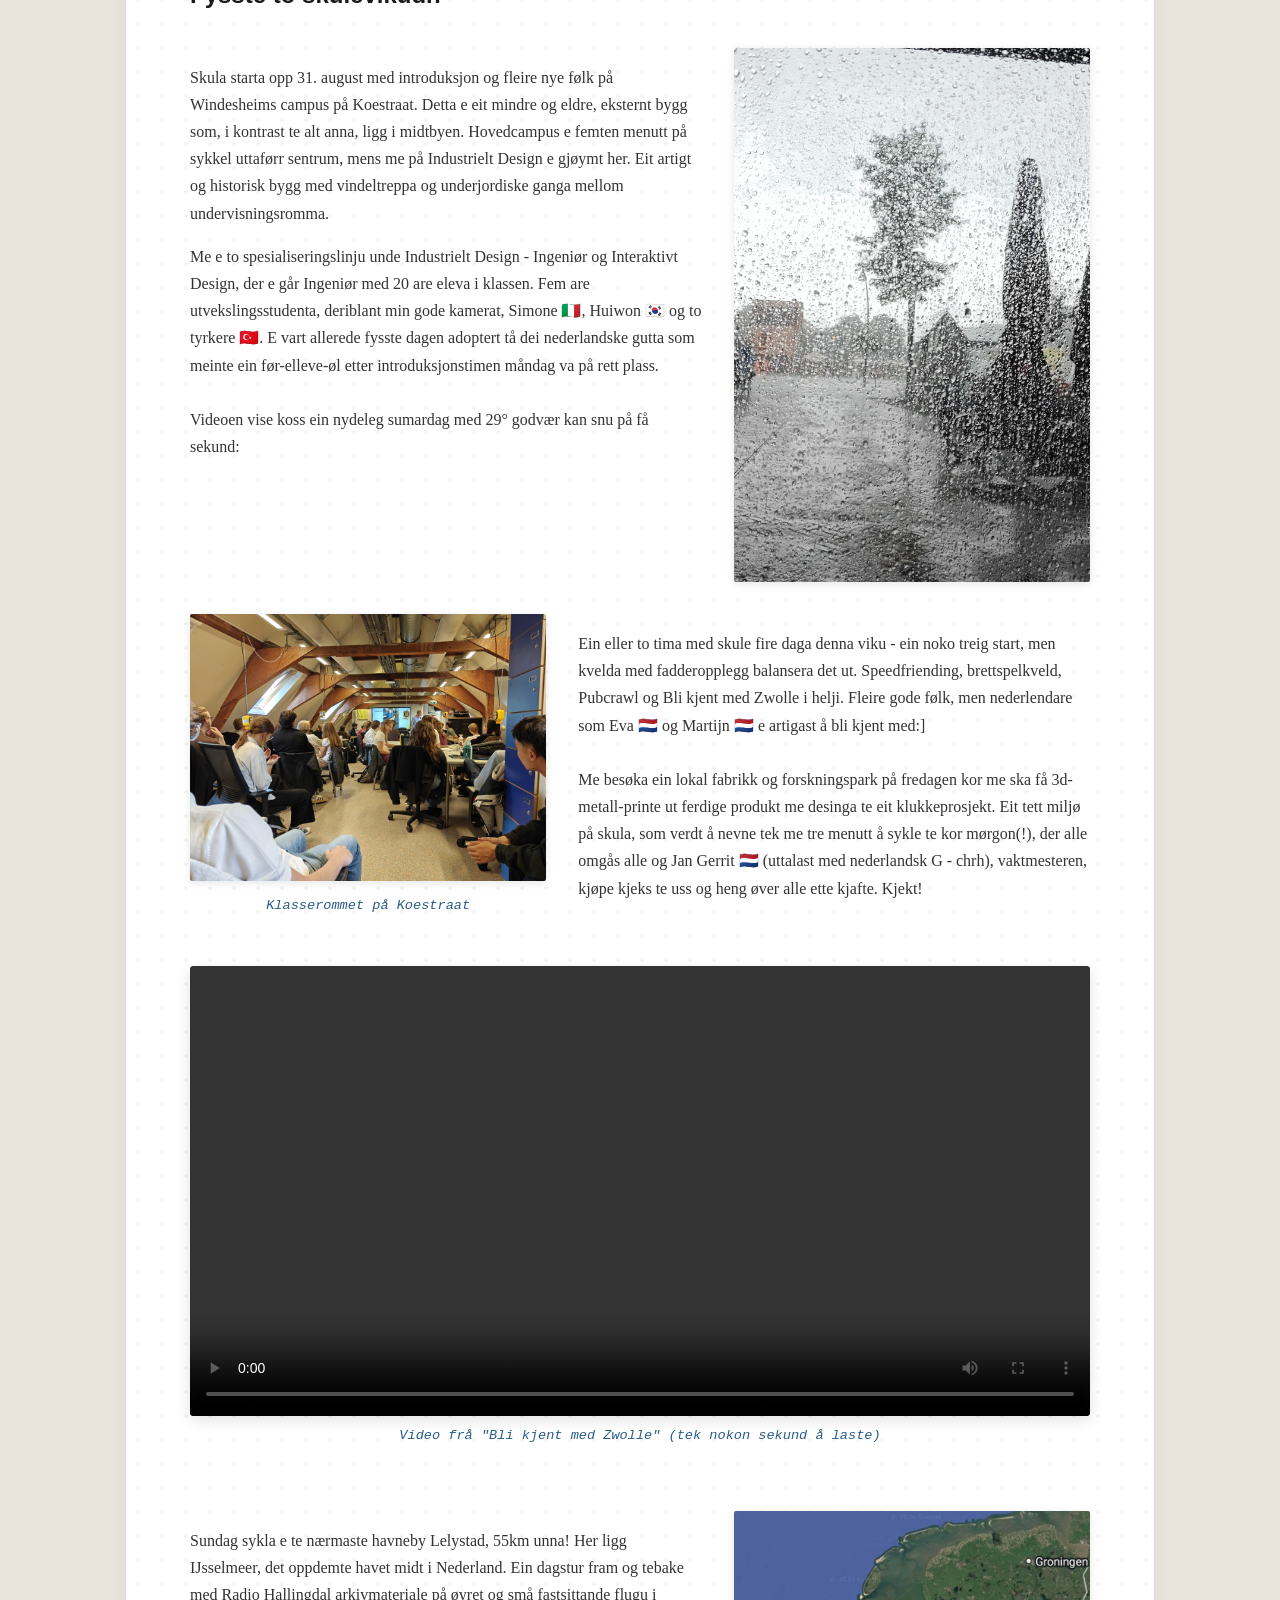
==== commit bd0b0f08: "Update event link text for week 43 and 44" ====
--- a/index.html
+++ b/index.html
@@ -42,7 +42,7 @@
                 <li><time datetime="2026-09-11" class="date">Veke 36 & 37</time> <a href="#veke1">Fysste to skulevikudn</a></li>
 				<li><time datetime="2026-09-14" class="date">Veke 38 & 39</time> <a href="#veke2">Tyskland og ... Moss?</a></li>
 				<li><time datetime="2026-09-38" class="date">Veke 40, 41 & 42</time> <a href="#veke3">Heim te mor</a></li>
-				<li><time datetime="2026-10-19" class="date">Veke 43 & 44</time> <a href="#veke4">Nederland med tonesatt giv</a></li>
+				<li><time datetime="2026-10-19" class="date">Veke 43 & 44</time> <a href="#veke4">Nederland tonesatt</a></li>
             </ul>
         </nav>
             </figure>
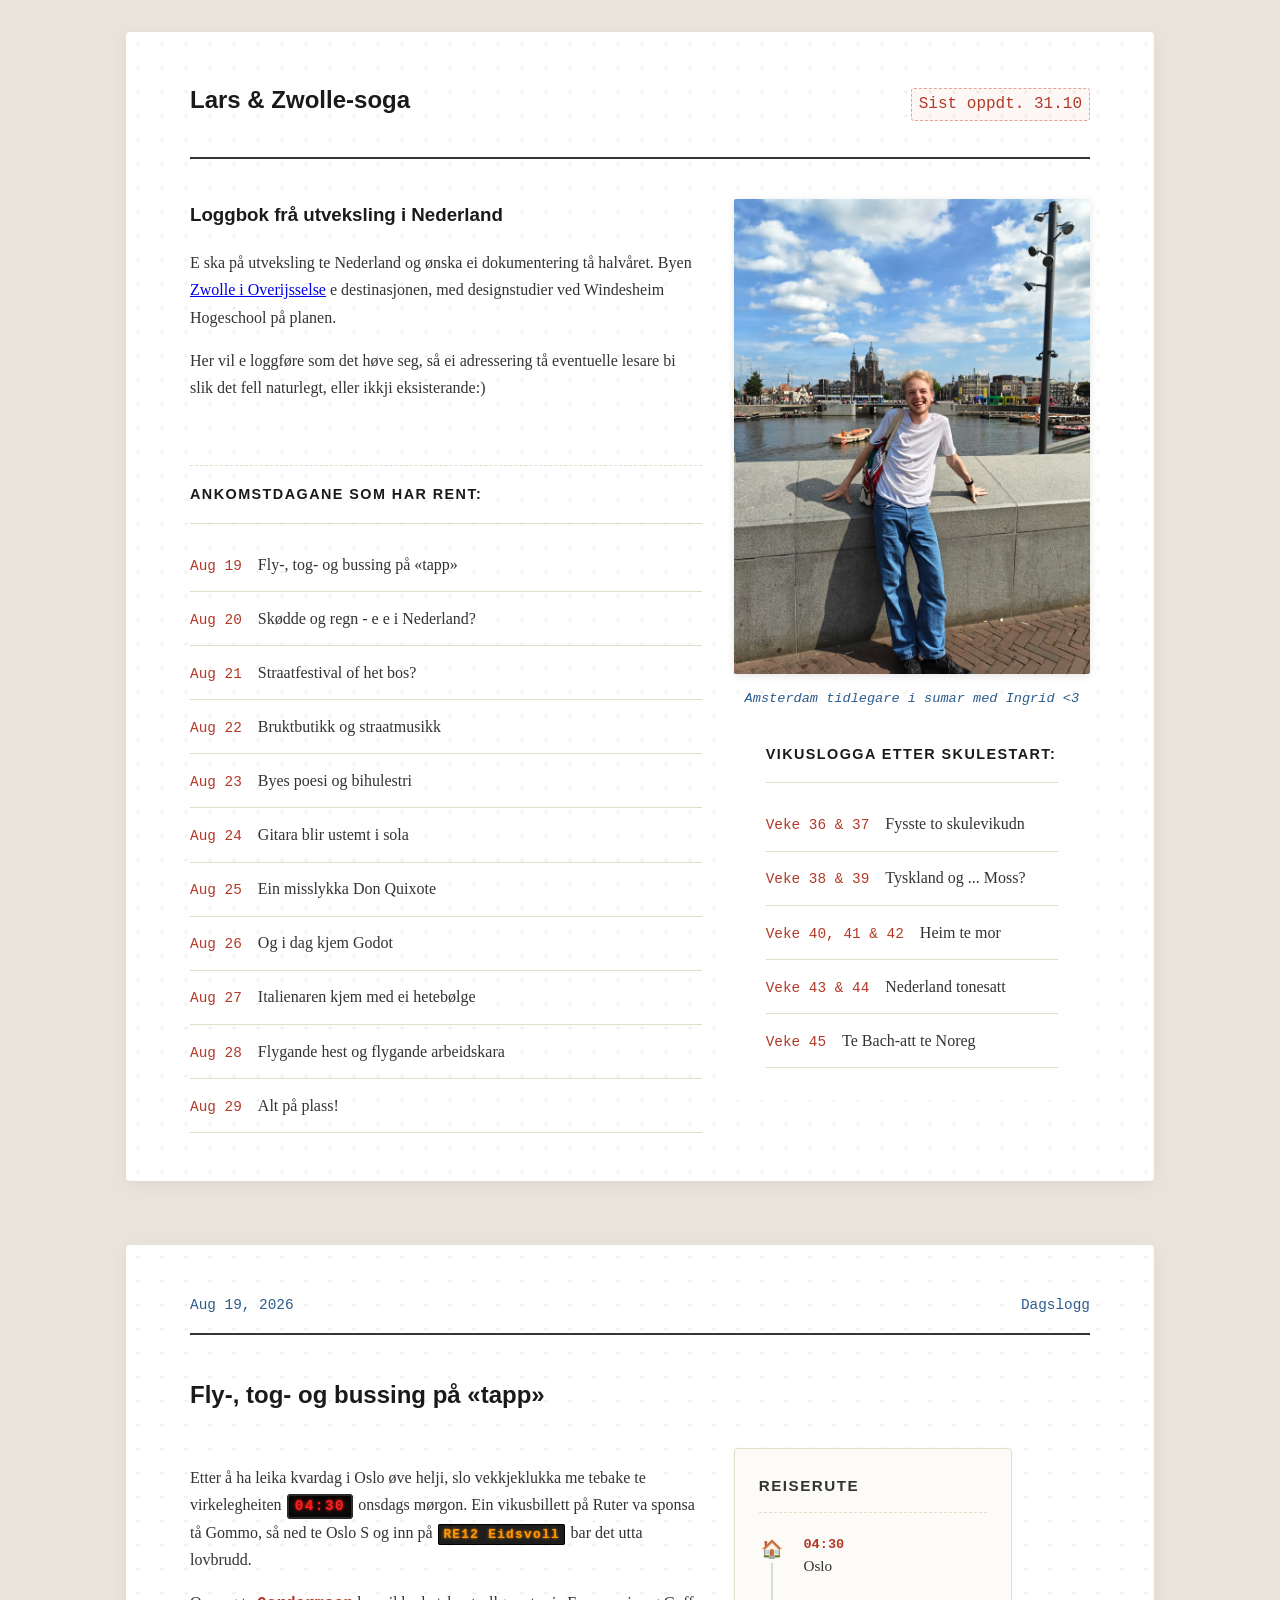
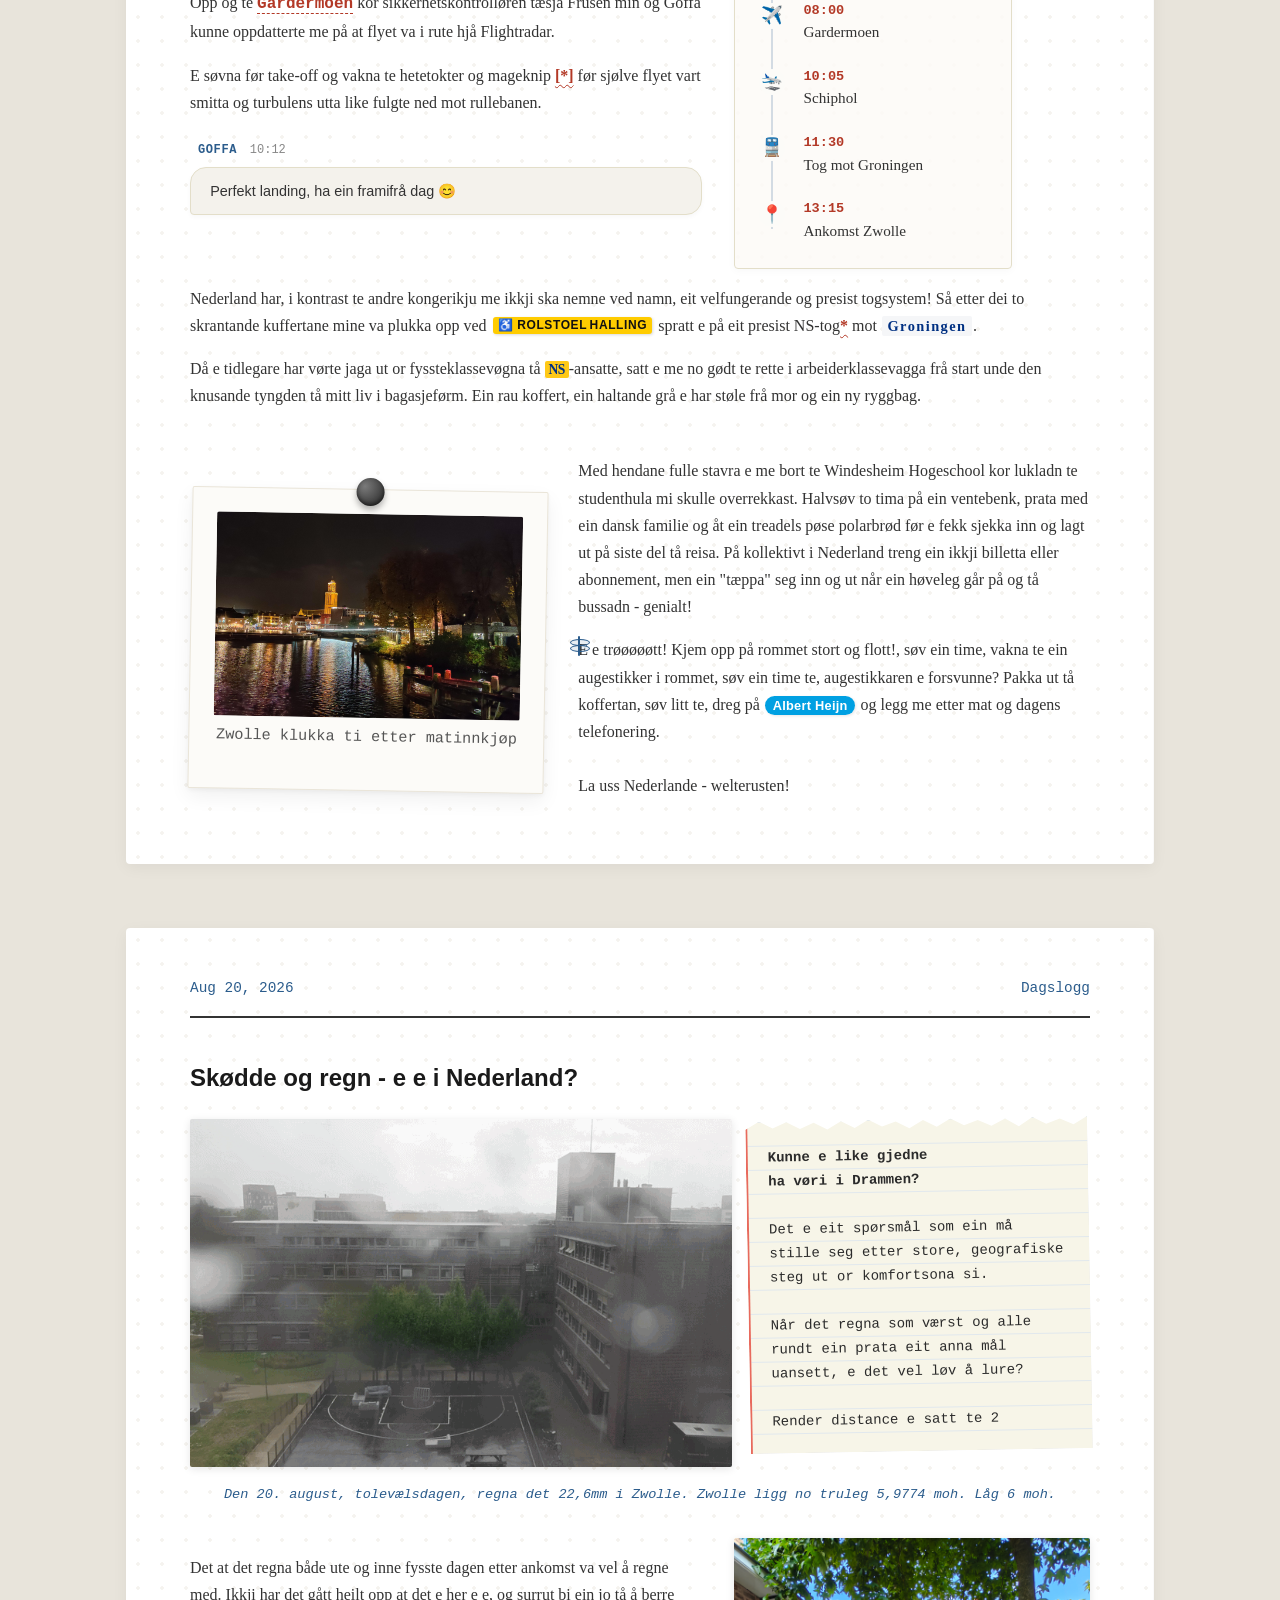
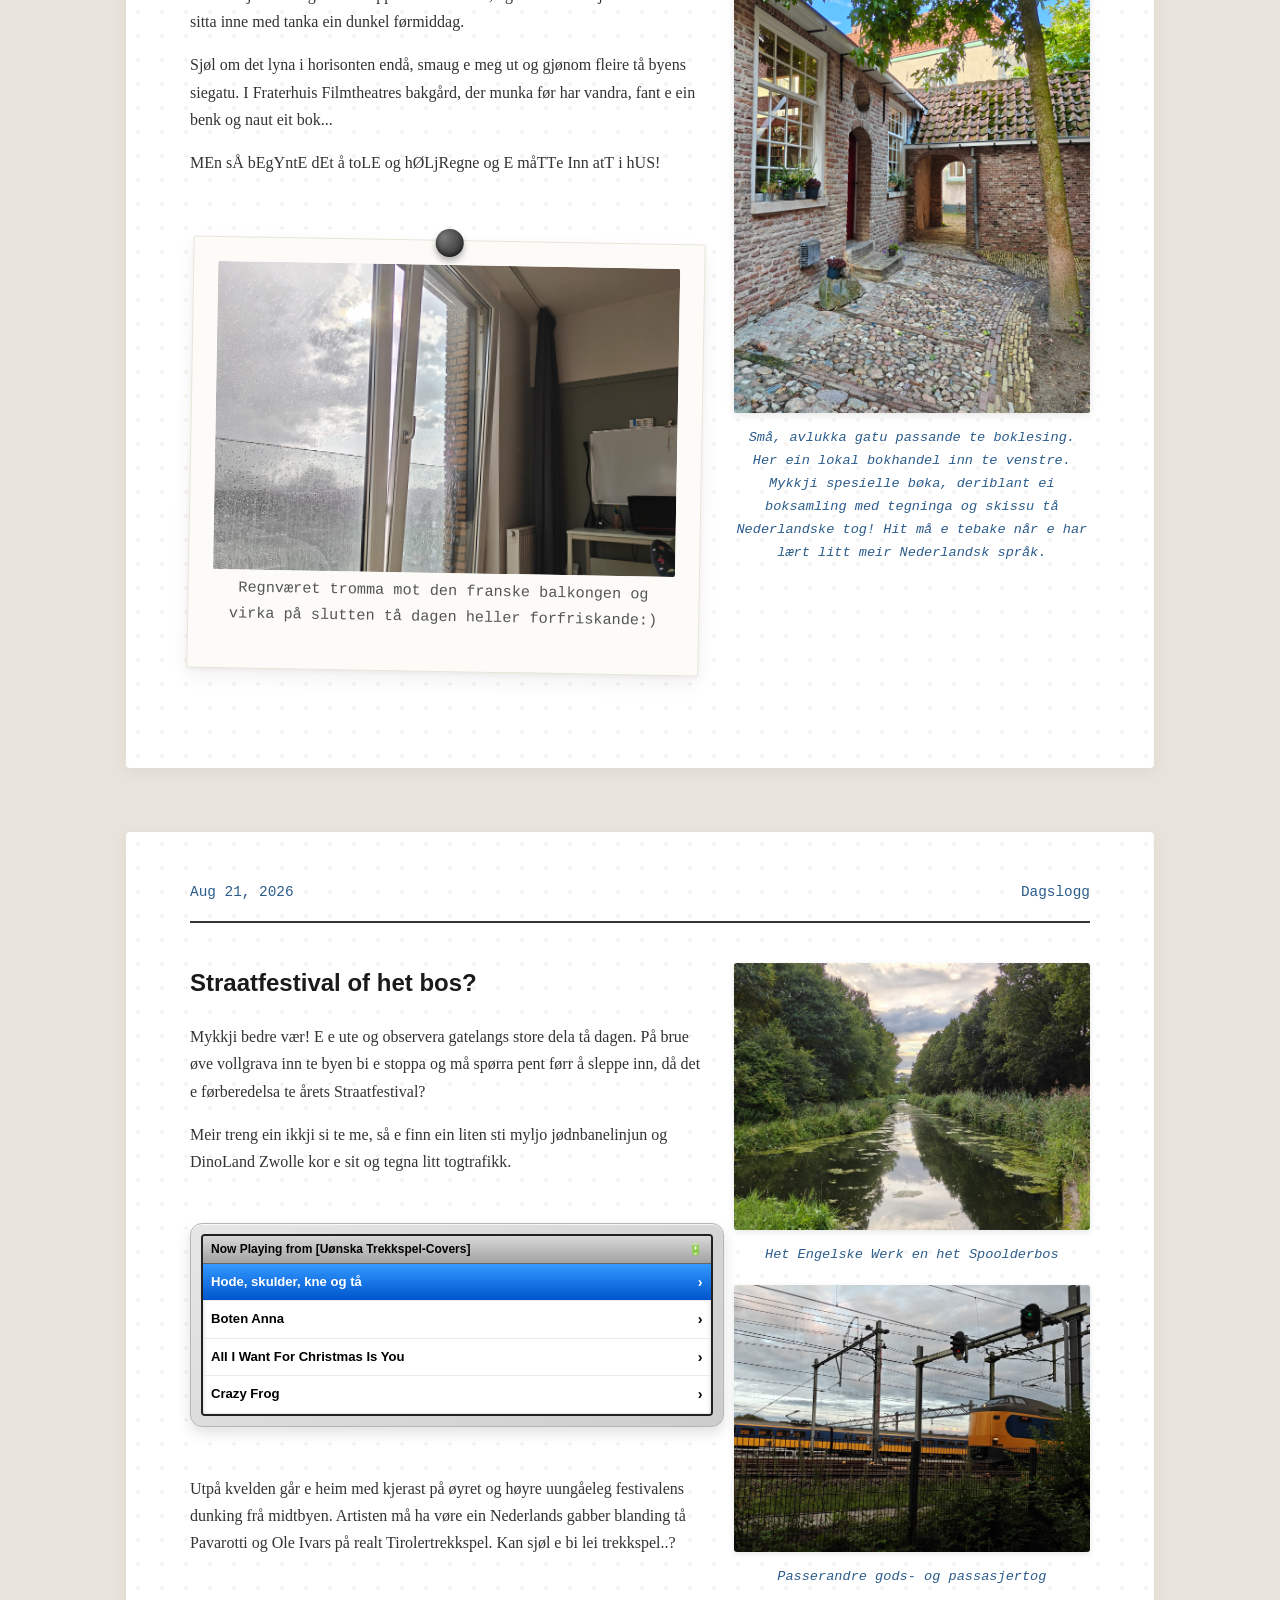
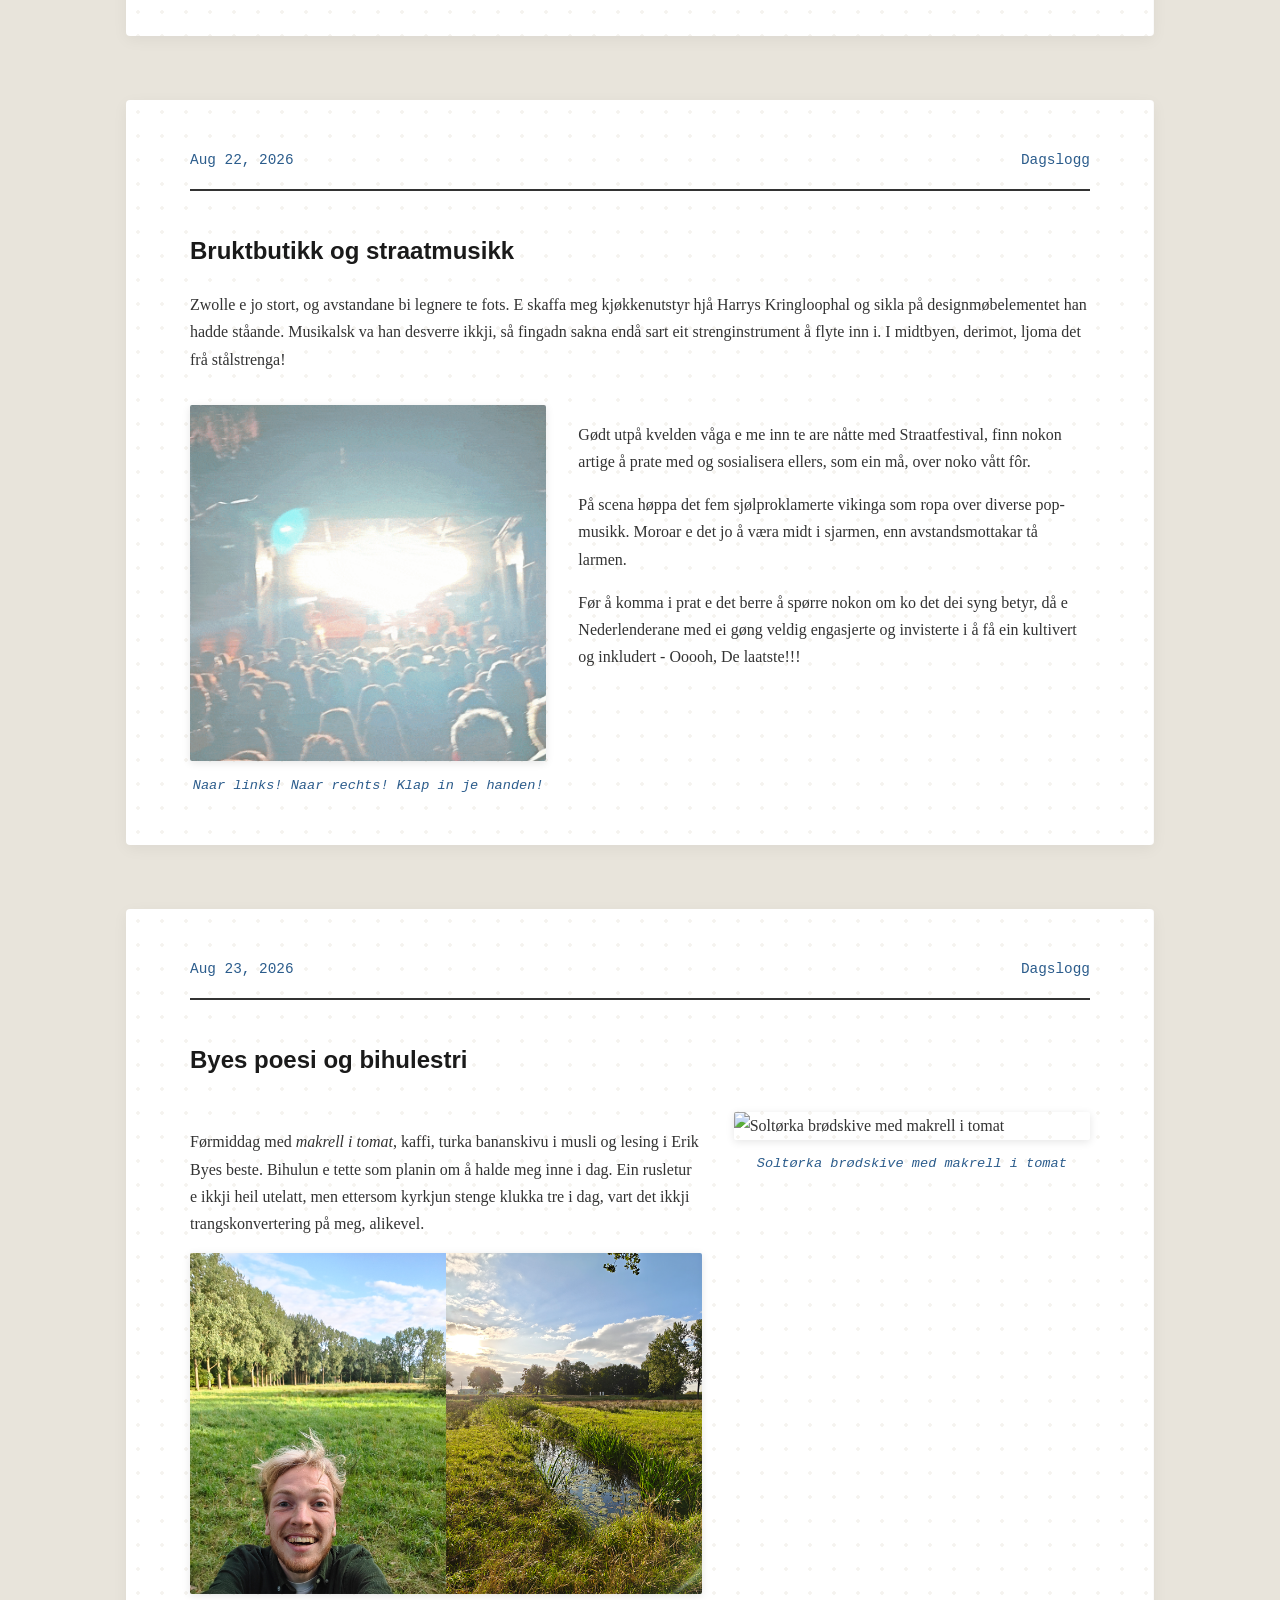
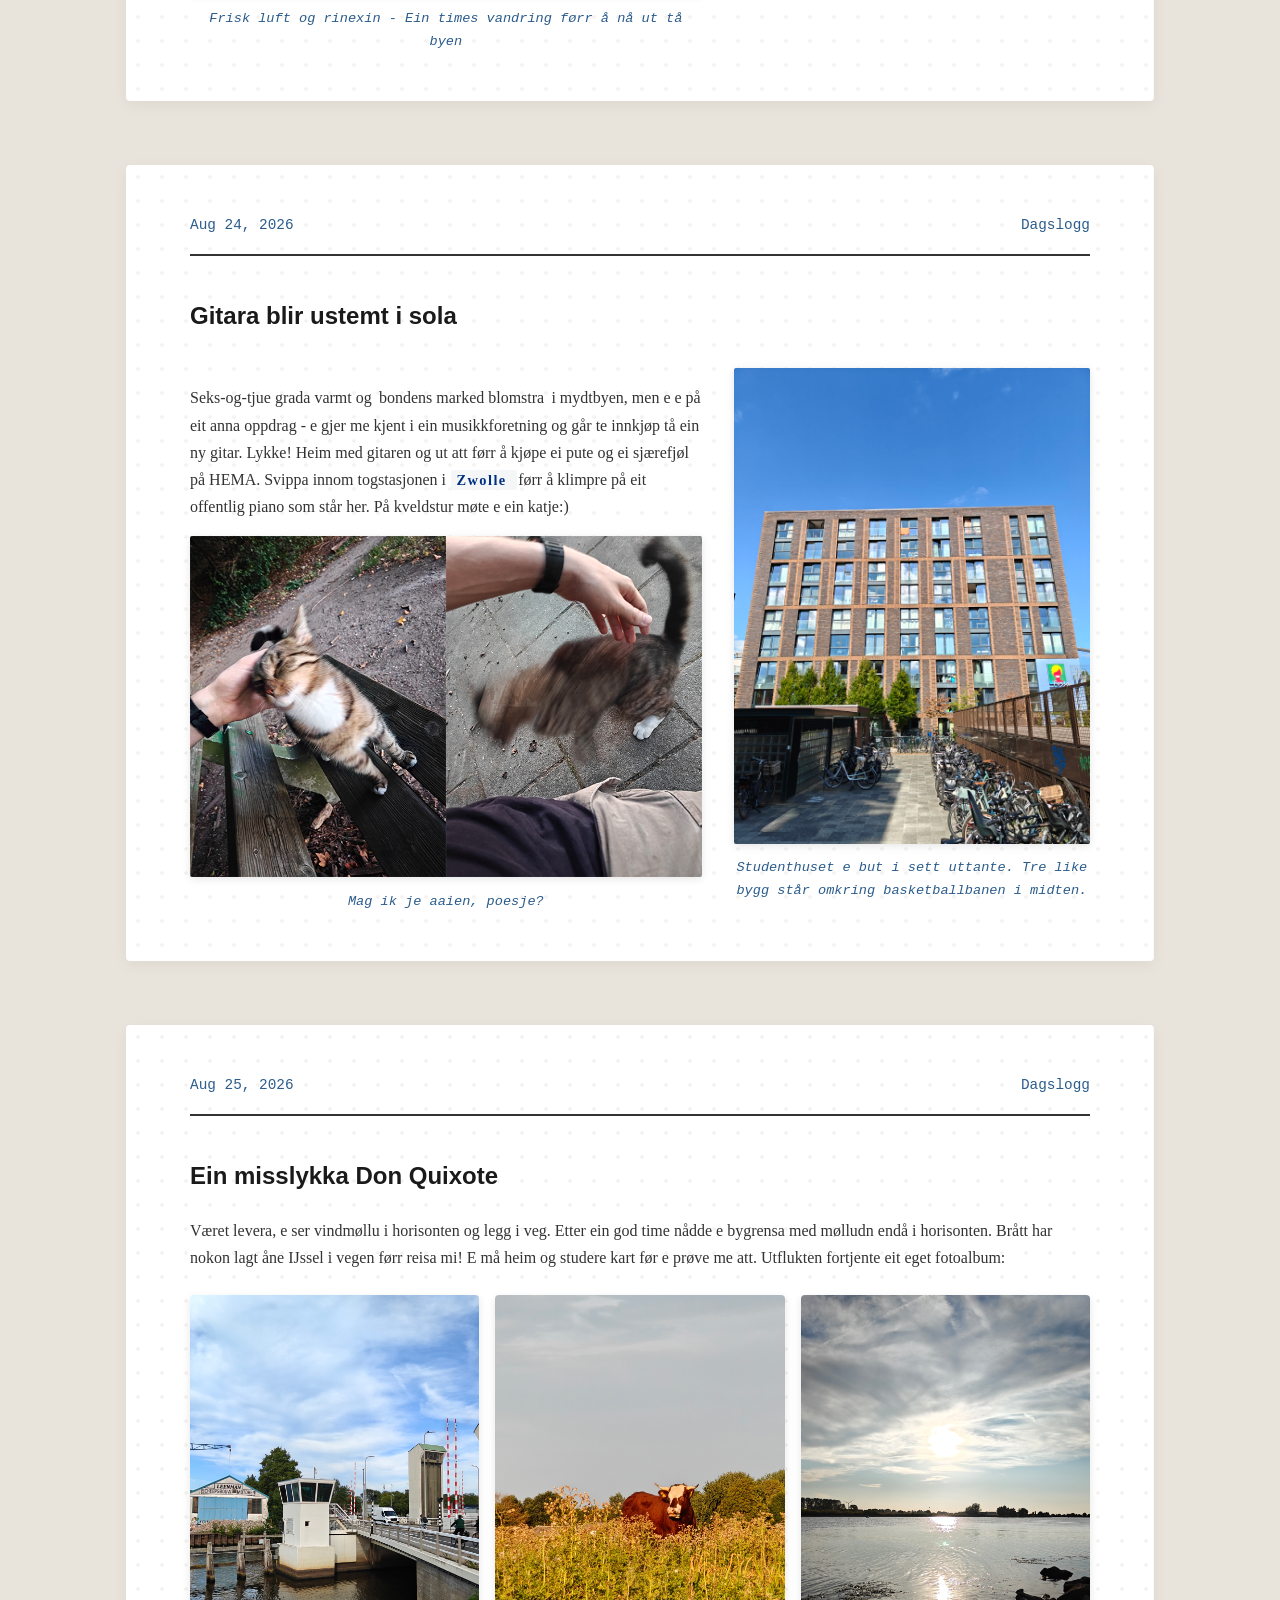
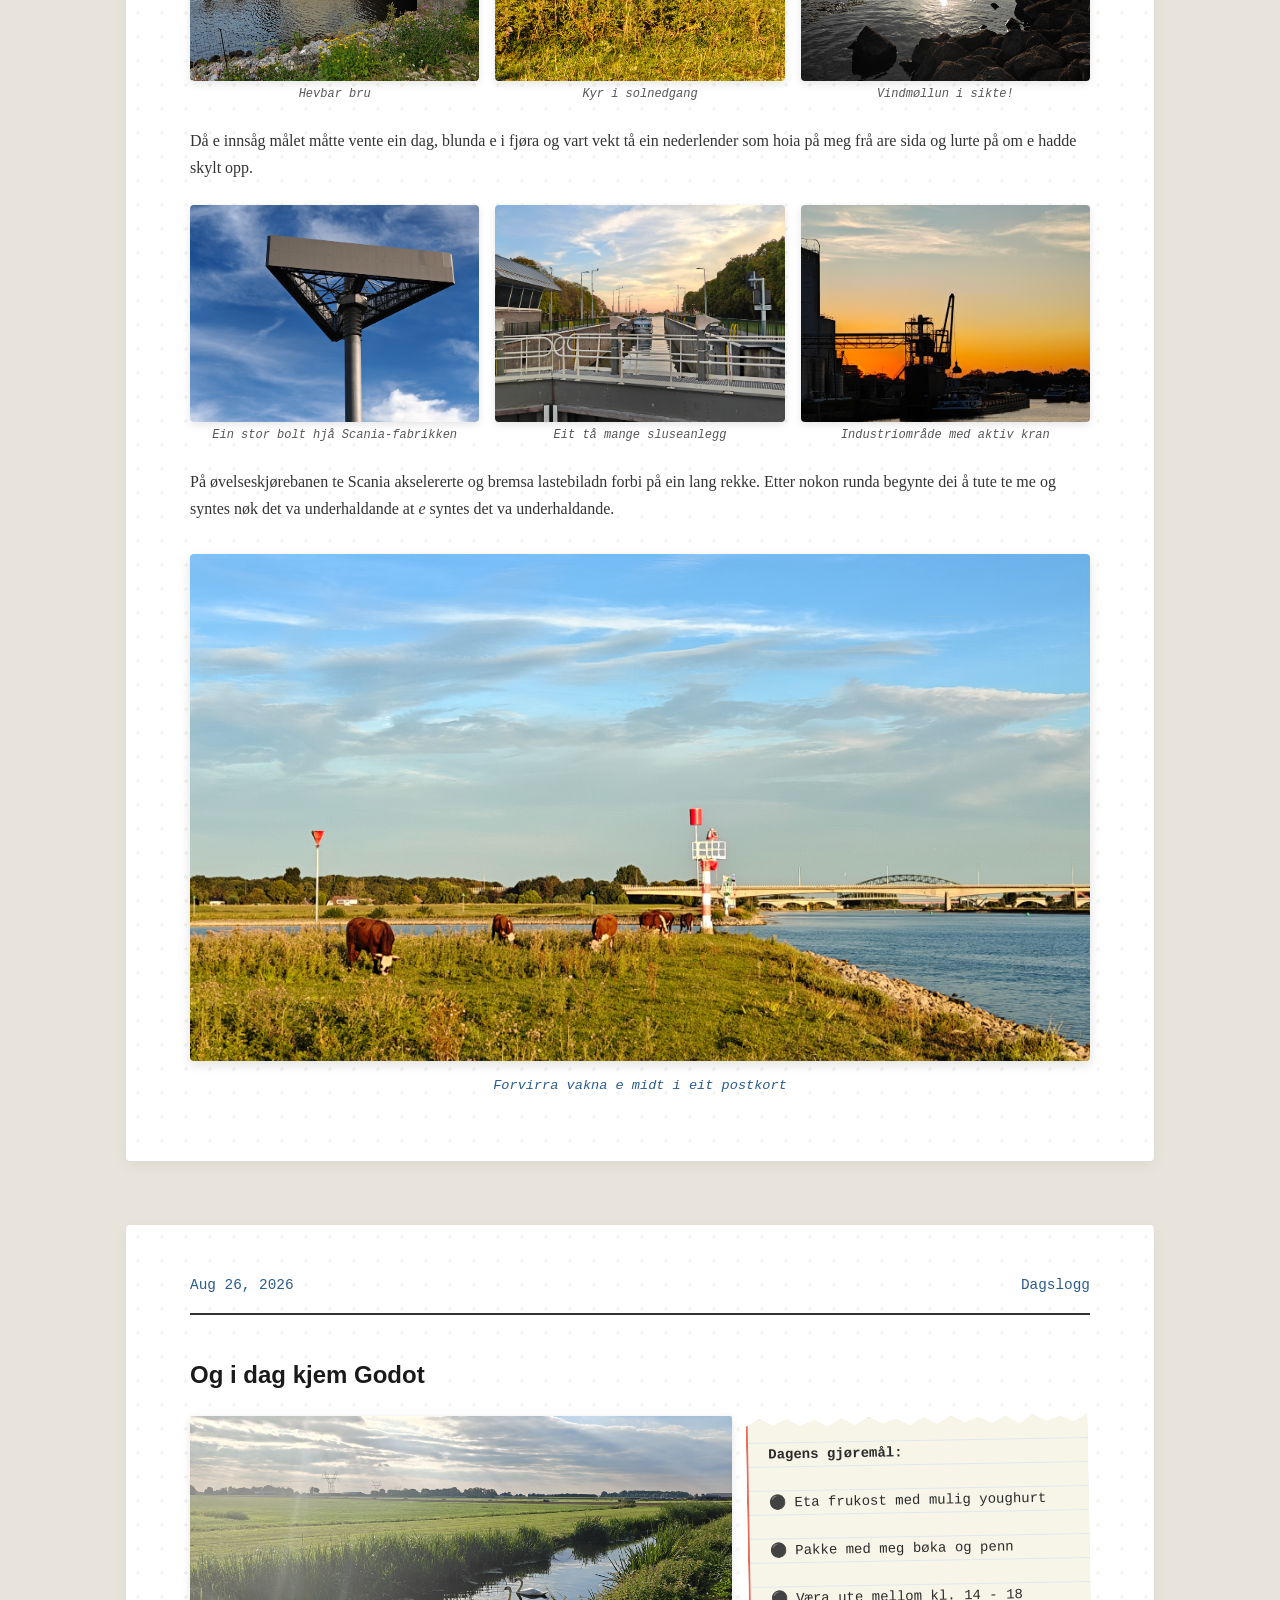
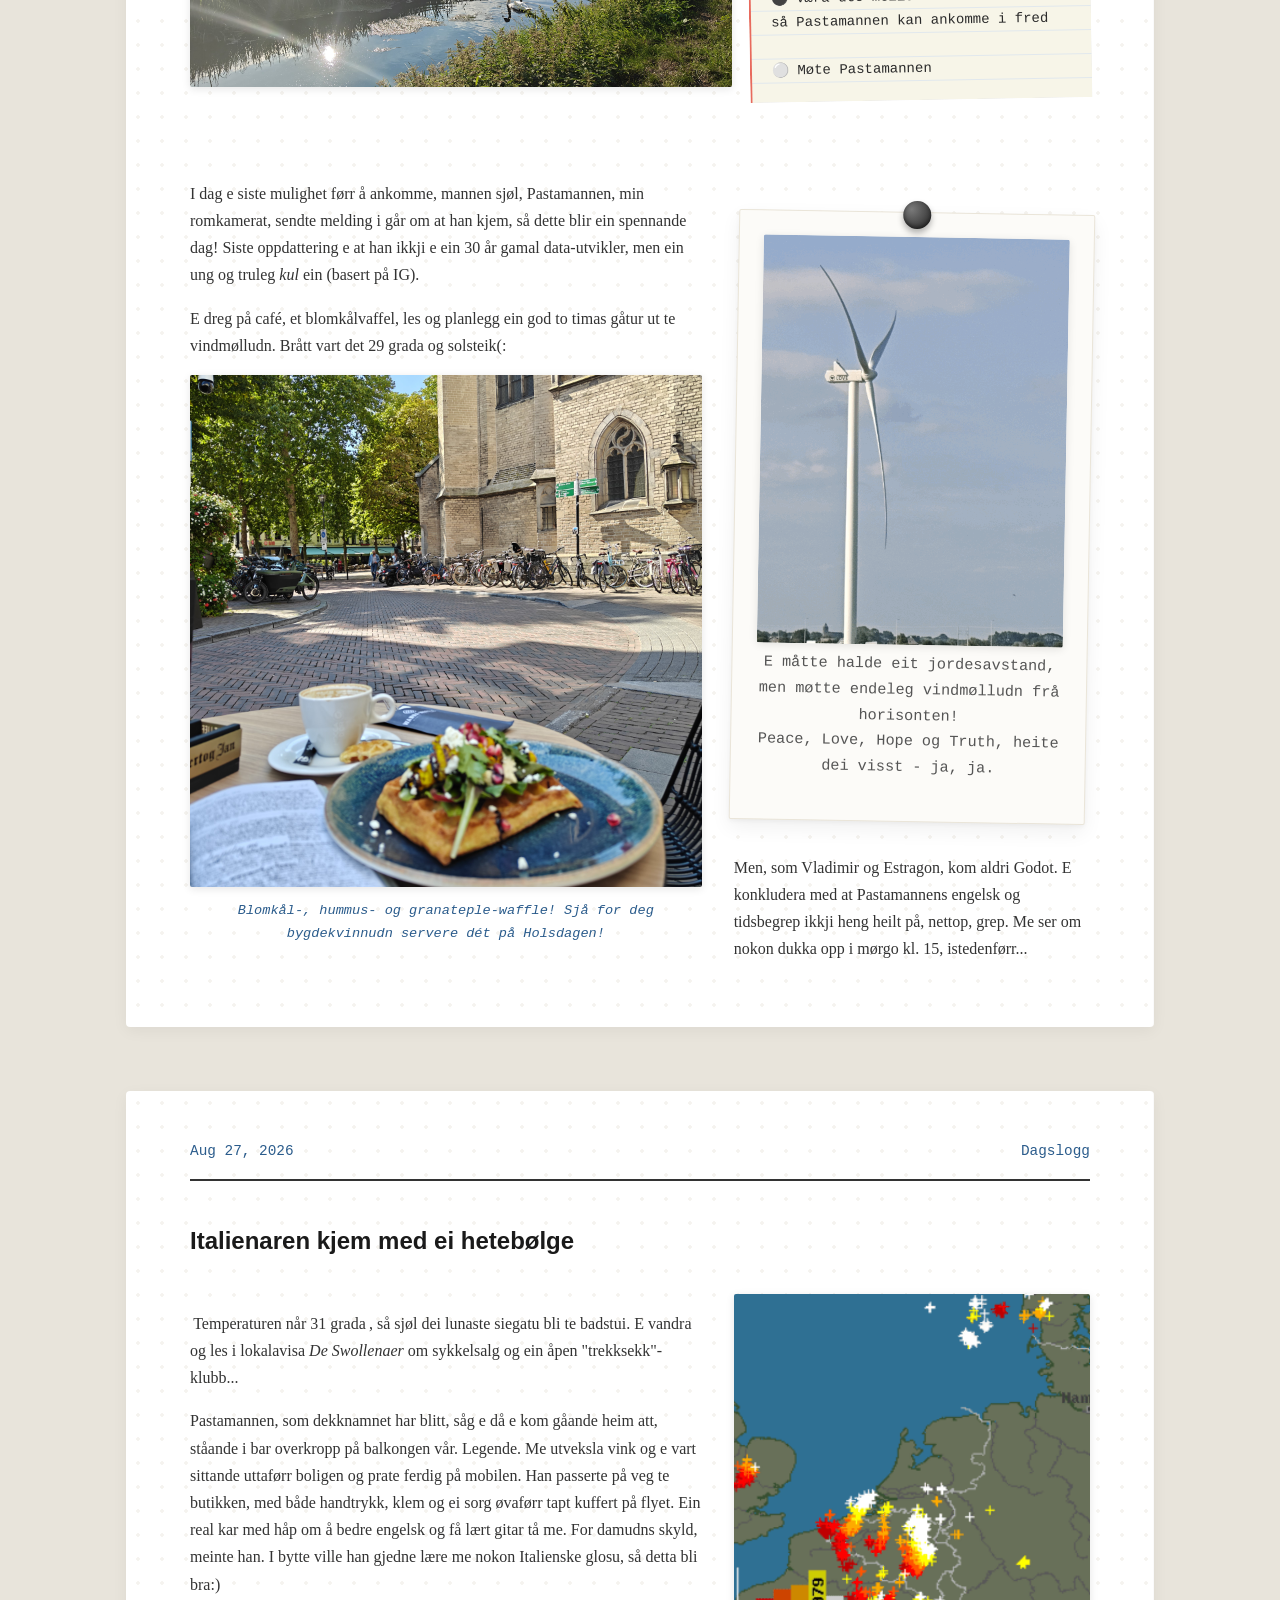
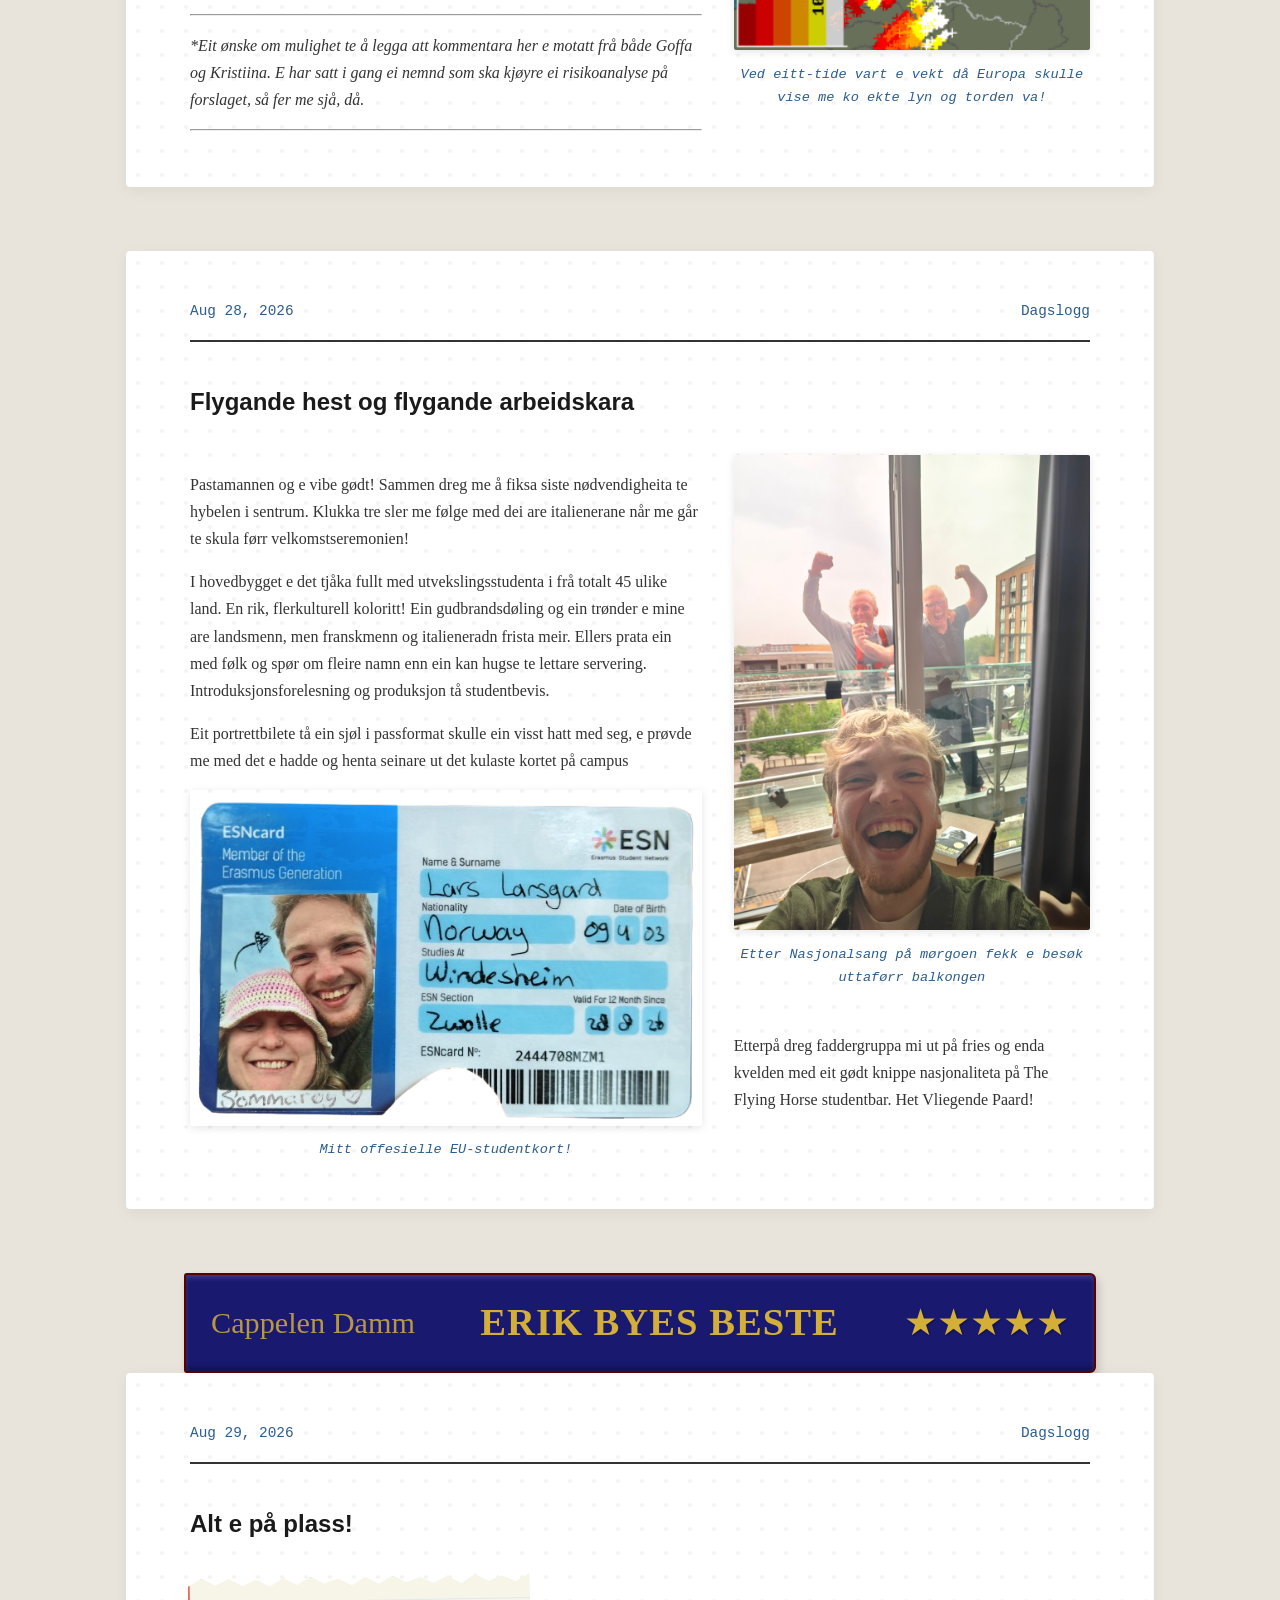
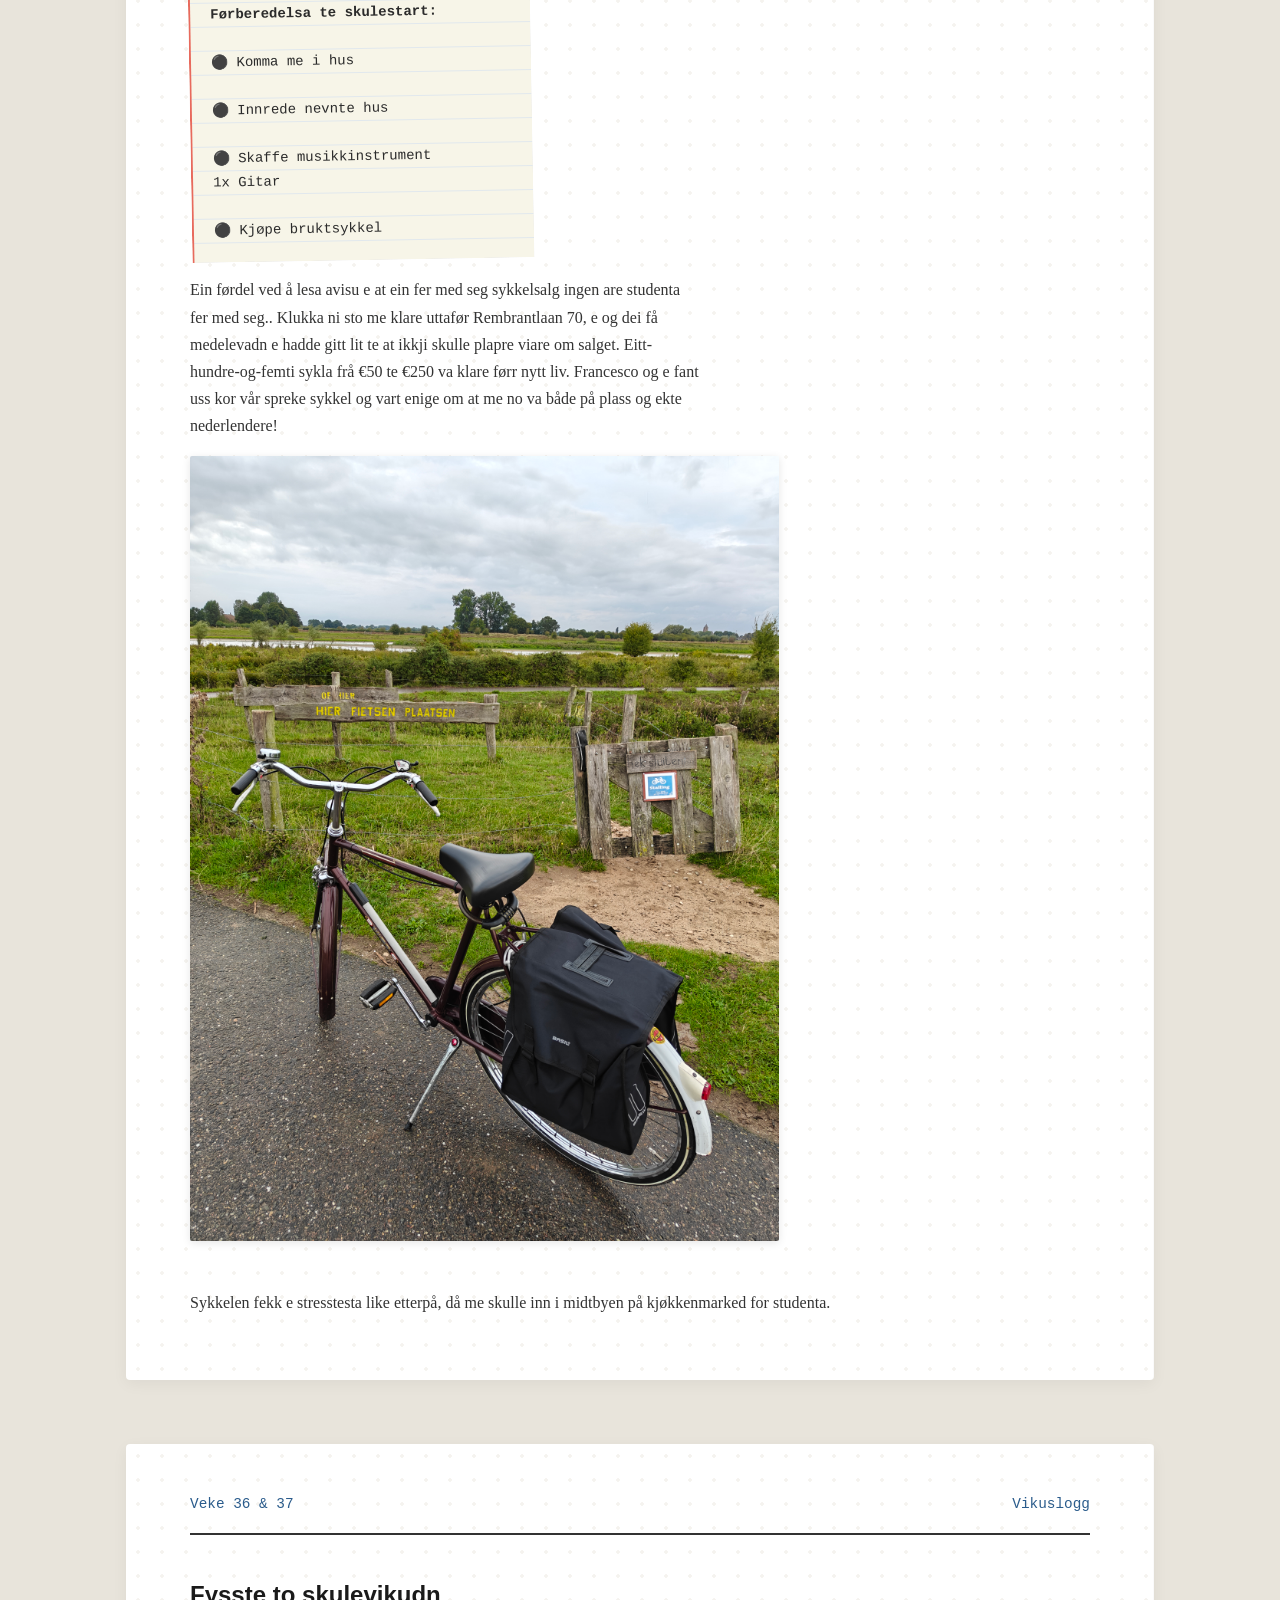
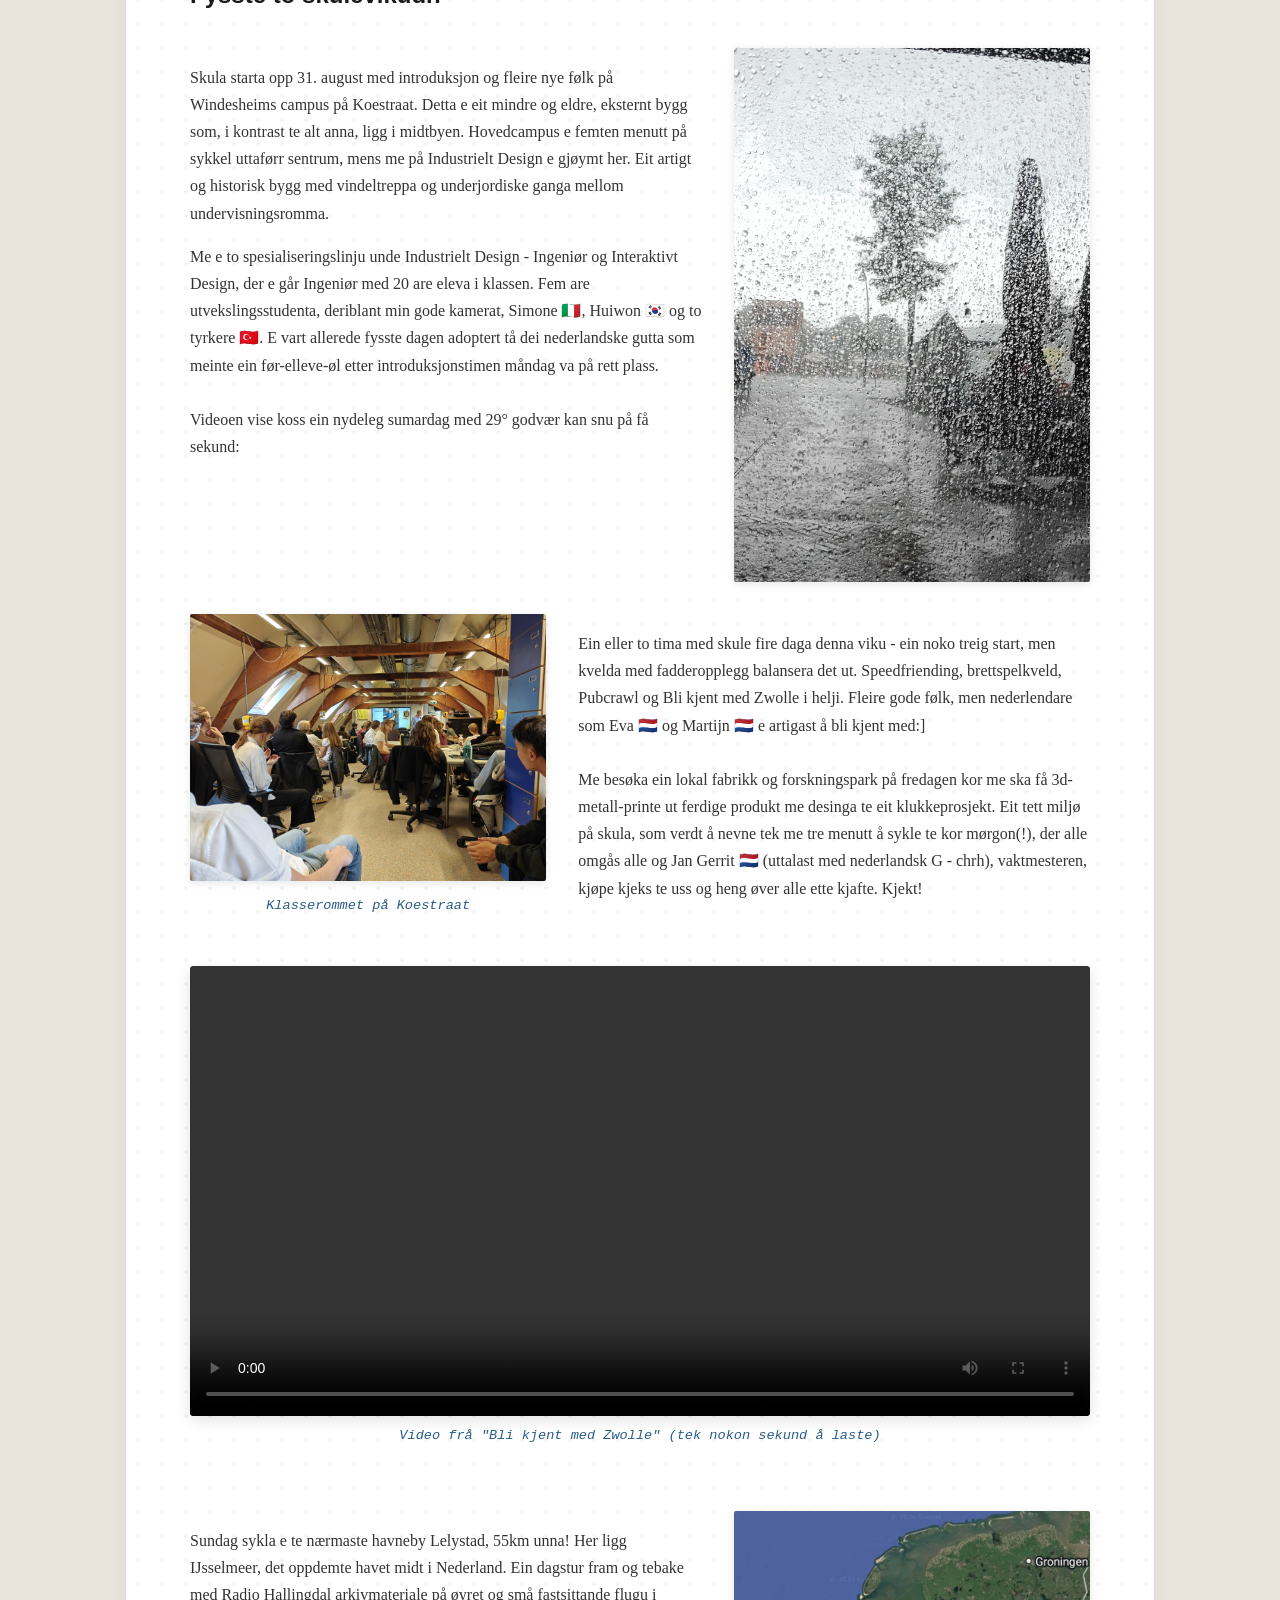
==== commit 3bd6dc81: "Add Veke 45 article and video content Added content for Veke 45 including a new article and video." ====
--- a/index.html
+++ b/index.html
@@ -43,6 +43,7 @@
 				<li><time datetime="2026-09-14" class="date">Veke 38 & 39</time> <a href="#veke2">Tyskland og ... Moss?</a></li>
 				<li><time datetime="2026-09-38" class="date">Veke 40, 41 & 42</time> <a href="#veke3">Heim te mor</a></li>
 				<li><time datetime="2026-10-19" class="date">Veke 43 & 44</time> <a href="#veke4">Nederland tonesatt</a></li>
+				<li><time datetime="2026-11-04" class="date">Veke 45</time> <a href="#veke5">Te Bach-att te Noreg</a></li>
             </ul>
         </nav>
             </figure>
@@ -919,6 +920,37 @@
 </div>
 <!-- BOOK REVIEW -->
 
+
+				<!---------- Veke 45 ---------->
+
+    <article class="post-box journal-post" id="veke5">
+        <header class="post-meta">
+            <time datetime="2026-11-04" class="post-date">Veke 45</time>
+            <span class="post-tag">Vikuslogg</span>
+        </header>
+
+    <h2 class="post-title">Te Bach-att te Noreg</h2>
+<p>Bach konserten vart ein suksess! Storkosa me på scena og med dei are tredve Nederlenderane - gode følk.</p>
+    <div class="content-grid">
+        <figure class="media-block full-width video-full">
+            <video controls playsinline preload="metadata">
+                <source src="./assets/videos/bach_in_hattem.mp4" type="video/mp4">
+                Nettleseren din støtter ikke videoavspilling.
+            </video>
+            <figcaption class="caption">Video frå "Bach in Hattem" (tek nokon sekund å laste)</figcaption>
+        </figure>
+    </div>
+	<p>I ettermiddag dreg e tebake att te Norge! Det passa gødt med det meste. Treng påfyll tå fjelluft og kultur:)</p>
+</article>
+
+<!-- BOOK REVIEW -->
+<div class="book-spine" style="--text-scale: 110%; --book-length: 75%; --book-bg: #191970; --book-text: #D4AF37	; --book-border: 2px solid #5a0000;">
+  <span class="book-author">Sally Rooney</span>
+  <span class="book-title">Normal People</span>
+  <span class="book-stars">★★★★★</span>
+</div>
+<!-- BOOK REVIEW -->
+
 <script data-goatcounter="https://larslarsgard.goatcounter.com/count"
         async src="//gc.zgo.at/count.js"></script>
 
